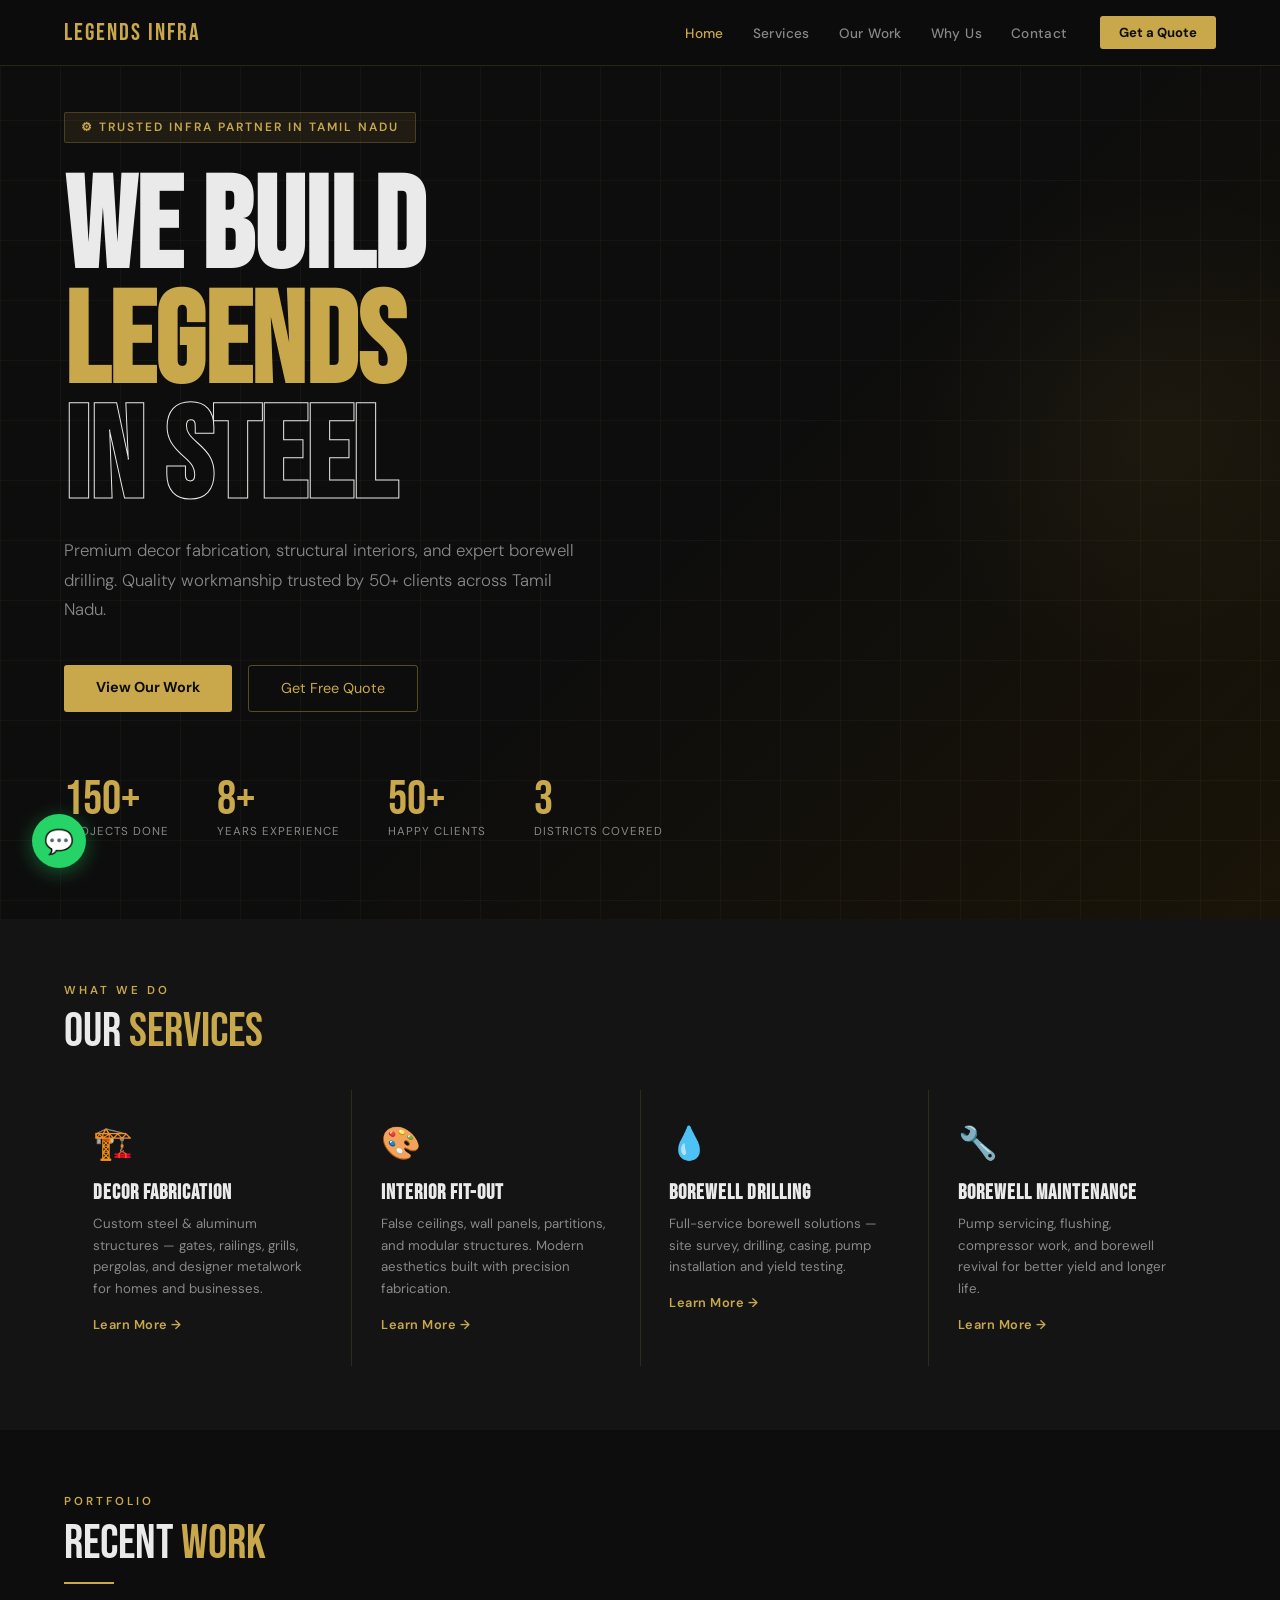
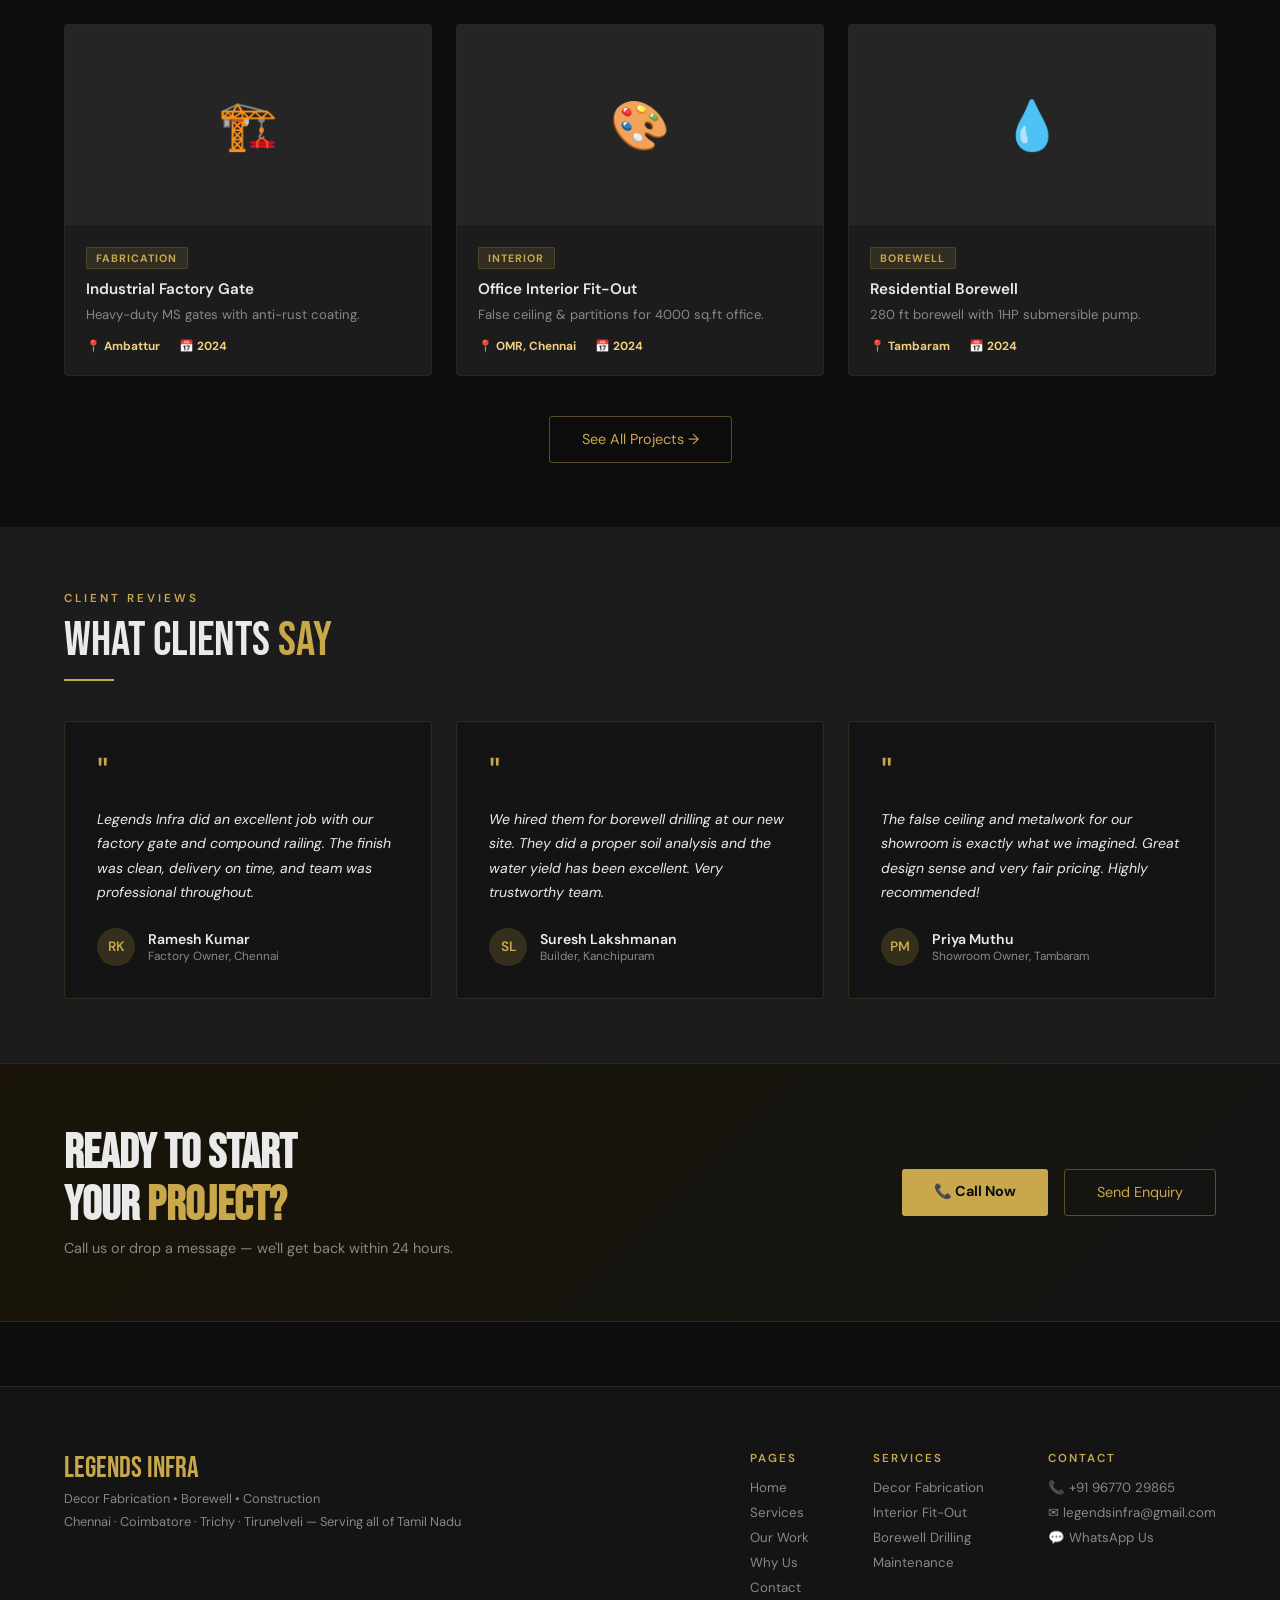
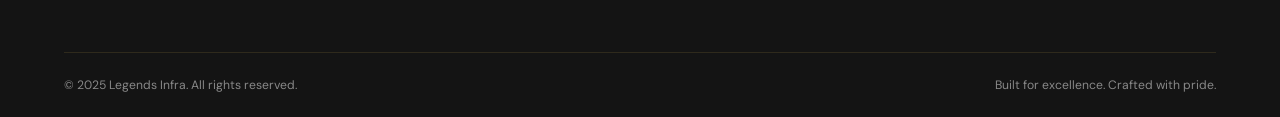
==== index.html @ a6a4c2f5 "Add files via upload" ====
<!DOCTYPE html>
<html lang="en">
<head>
<meta charset="UTF-8"/>
<meta name="viewport" content="width=device-width,initial-scale=1.0"/>
<title>Legends Infra – Decor Fabrication & Borewell Solutions</title>
<link rel="stylesheet" href="style.css"/>
<style>
.hero {
  min-height:100vh; display:flex; flex-direction:column; justify-content:center;
  padding:7rem 5% 5rem; position:relative; overflow:hidden;
}
.hero-bg { position:absolute;inset:0;background:linear-gradient(135deg,#0D0D0D 55%,#1a1408 100%); }
.hero-grid {
  position:absolute;inset:0;
  background-image:linear-gradient(rgba(201,168,76,.05) 1px,transparent 1px),
                   linear-gradient(90deg,rgba(201,168,76,.05) 1px,transparent 1px);
  background-size:60px 60px;
}
.hero-accent { position:absolute;right:-10%;top:20%;width:500px;height:500px;border-radius:50%;background:radial-gradient(circle,rgba(201,168,76,.06) 0%,transparent 70%); }
.hero-content { position:relative;z-index:2;max-width:800px; }
.hero-badge { display:inline-flex;align-items:center;gap:.5rem;background:rgba(201,168,76,.1);border:1px solid rgba(201,168,76,.25);color:var(--gold);font-size:.75rem;font-weight:600;letter-spacing:2px;text-transform:uppercase;padding:.4rem 1rem;border-radius:2px;margin-bottom:1.8rem; }
.hero h1 { font-family:'Bebas Neue',sans-serif;font-size:clamp(3.5rem,10vw,8rem);line-height:.9;margin-bottom:1.2rem; }
.hero h1 .line2 { color:var(--gold); }
.hero h1 .line3 { -webkit-text-stroke:1px var(--text);color:transparent; }
.hero-sub { font-size:1.05rem;color:var(--muted);max-width:520px;line-height:1.75;margin-bottom:2.5rem;font-weight:300; }
.hero-btns { display:flex;gap:1rem;flex-wrap:wrap;margin-bottom:4rem; }
.hero-stats { display:flex;gap:3rem;flex-wrap:wrap; }
.stat-item .num { font-family:'Bebas Neue',sans-serif;font-size:3rem;color:var(--gold);line-height:1; }
.stat-item .lbl { font-size:.72rem;color:var(--muted);text-transform:uppercase;letter-spacing:1px; }

/* SERVICES STRIP */
.services-strip { background:var(--dark2);padding:4rem 5%; }
.strip-grid { display:grid;grid-template-columns:repeat(auto-fit,minmax(240px,1fr));gap:1px;background:var(--border); }
.strip-card { background:var(--dark2);padding:2rem 1.8rem;transition:background .3s; }
.strip-card:hover { background:var(--dark3); }
.strip-icon { font-size:2rem;margin-bottom:1rem; }
.strip-card h3 { font-family:'Bebas Neue',sans-serif;font-size:1.3rem;letter-spacing:1px;margin-bottom:.5rem; }
.strip-card p { font-size:.83rem;color:var(--muted);line-height:1.65; }
.strip-more { display:inline-block;margin-top:1rem;color:var(--gold);font-size:.8rem;font-weight:600;text-decoration:none;letter-spacing:.5px; }
.strip-more:hover { text-decoration:underline; }

/* RECENT WORK */
.work-grid { display:grid;grid-template-columns:repeat(auto-fill,minmax(280px,1fr));gap:1.5rem; }
.work-card { background:var(--dark3);border:1px solid rgba(201,168,76,.08);border-radius:4px;overflow:hidden;transition:transform .3s,border-color .3s; }
.work-card:hover { transform:translateY(-5px);border-color:rgba(201,168,76,.3); }
.work-card-img { width:100%;height:200px;object-fit:cover;display:block;background:var(--dark4); }
.work-card-img-placeholder { width:100%;height:200px;background:var(--dark4);display:flex;align-items:center;justify-content:center;font-size:3rem; }
.work-card-body { padding:1.3rem; }
.work-cat-badge { display:inline-block;background:rgba(201,168,76,.12);border:1px solid rgba(201,168,76,.2);color:var(--gold);font-size:.67rem;font-weight:700;padding:.2rem .6rem;border-radius:2px;letter-spacing:1px;text-transform:uppercase;margin-bottom:.6rem; }
.work-card-body h3 { font-size:.95rem;font-weight:600;margin-bottom:.35rem; }
.work-card-body p { font-size:.82rem;color:var(--muted);line-height:1.6;margin-bottom:.8rem; }
.work-meta { display:flex;gap:1.2rem; }
.work-meta span { font-size:.74rem;color:var(--muted); }
.work-meta strong { color:var(--gold-l); }

/* TESTIMONIALS */
.testi-bg { background:var(--dark3); }
.testi-grid { display:grid;grid-template-columns:repeat(auto-fit,minmax(280px,1fr));gap:1.5rem; }
.testi-card { background:var(--dark2);border:1px solid var(--border);padding:2rem;border-radius:4px; }
.testi-q { font-size:2.5rem;color:var(--gold);line-height:1;margin-bottom:.8rem; }
.testi-text { font-size:.88rem;color:var(--text);line-height:1.75;margin-bottom:1.4rem;font-style:italic; }
.testi-author { display:flex;align-items:center;gap:.8rem; }
.testi-av { width:38px;height:38px;border-radius:50%;background:rgba(201,168,76,.18);display:flex;align-items:center;justify-content:center;font-weight:600;font-size:.85rem;color:var(--gold); }
.testi-name { font-size:.88rem;font-weight:600; }
.testi-loc { font-size:.74rem;color:var(--muted); }

/* CTA BAND */
.cta-band { background:linear-gradient(135deg,#1a1408 0%,var(--dark2) 100%);border-top:1px solid var(--border);border-bottom:1px solid var(--border);padding:4rem 5%;display:flex;justify-content:space-between;align-items:center;gap:2rem;flex-wrap:wrap; }
.cta-band h2 { font-family:'Bebas Neue',sans-serif;font-size:clamp(1.8rem,4vw,3rem);line-height:1.1; }
.cta-band h2 span { color:var(--gold); }
.cta-band p { font-size:.9rem;color:var(--muted);margin-top:.4rem; }
.cta-btns { display:flex;gap:1rem;flex-wrap:wrap; }
</style>
</head>
<body>

<!-- HERO -->
<section class="hero">
  <div class="hero-bg"></div>
  <div class="hero-grid"></div>
  <div class="hero-accent"></div>
  <div class="hero-content">
    <div class="hero-badge">⚙ Trusted Infra Partner in Tamil Nadu</div>
    <h1>
      <div>WE BUILD</div>
      <div class="line2">LEGENDS</div>
      <div class="line3">IN STEEL</div>
    </h1>
    <p class="hero-sub">Premium decor fabrication, structural interiors, and expert borewell drilling. Quality workmanship trusted by 50+ clients across Tamil Nadu.</p>
    <div class="hero-btns">
      <a href="portfolio.html" class="btn-gold">View Our Work</a>
      <a href="contact.html" class="btn-outline">Get Free Quote</a>
    </div>
    <div class="hero-stats">
      <div class="stat-item"><div class="num">150+</div><div class="lbl">Projects Done</div></div>
      <div class="stat-item"><div class="num">8+</div><div class="lbl">Years Experience</div></div>
      <div class="stat-item"><div class="num">50+</div><div class="lbl">Happy Clients</div></div>
      <div class="stat-item"><div class="num">3</div><div class="lbl">Districts Covered</div></div>
    </div>
  </div>
</section>

<!-- SERVICES STRIP -->
<div class="services-strip reveal">
  <div class="section-label">What We Do</div>
  <div class="section-title" style="margin-bottom:2rem">OUR <span>SERVICES</span></div>
  <div class="strip-grid">
    <div class="strip-card">
      <div class="strip-icon">🏗️</div>
      <h3>Decor Fabrication</h3>
      <p>Custom steel & aluminum structures — gates, railings, grills, pergolas, and designer metalwork for homes and businesses.</p>
      <a href="services.html#fabrication" class="strip-more">Learn More →</a>
    </div>
    <div class="strip-card">
      <div class="strip-icon">🎨</div>
      <h3>Interior Fit-Out</h3>
      <p>False ceilings, wall panels, partitions, and modular structures. Modern aesthetics built with precision fabrication.</p>
      <a href="services.html#interior" class="strip-more">Learn More →</a>
    </div>
    <div class="strip-card">
      <div class="strip-icon">💧</div>
      <h3>Borewell Drilling</h3>
      <p>Full-service borewell solutions — site survey, drilling, casing, pump installation and yield testing.</p>
      <a href="services.html#borewell" class="strip-more">Learn More →</a>
    </div>
    <div class="strip-card">
      <div class="strip-icon">🔧</div>
      <h3>Borewell Maintenance</h3>
      <p>Pump servicing, flushing, compressor work, and borewell revival for better yield and longer life.</p>
      <a href="services.html#maintenance" class="strip-more">Learn More →</a>
    </div>
  </div>
</div>

<!-- RECENT WORK -->
<section>
  <div class="reveal">
    <div class="section-label">Portfolio</div>
    <div class="section-title">RECENT <span>WORK</span></div>
    <div class="divider"></div>
  </div>
  <div class="work-grid reveal" id="recentWork"></div>
  <div style="text-align:center;margin-top:2.5rem" class="reveal">
    <a href="portfolio.html" class="btn-outline">See All Projects →</a>
  </div>
</section>

<!-- TESTIMONIALS -->
<section class="testi-bg">
  <div class="reveal">
    <div class="section-label">Client Reviews</div>
    <div class="section-title">WHAT CLIENTS <span>SAY</span></div>
    <div class="divider"></div>
  </div>
  <div class="testi-grid reveal">
    <div class="testi-card">
      <div class="testi-q">"</div>
      <p class="testi-text">Legends Infra did an excellent job with our factory gate and compound railing. The finish was clean, delivery on time, and team was professional throughout.</p>
      <div class="testi-author"><div class="testi-av">RK</div><div><div class="testi-name">Ramesh Kumar</div><div class="testi-loc">Factory Owner, Chennai</div></div></div>
    </div>
    <div class="testi-card">
      <div class="testi-q">"</div>
      <p class="testi-text">We hired them for borewell drilling at our new site. They did a proper soil analysis and the water yield has been excellent. Very trustworthy team.</p>
      <div class="testi-author"><div class="testi-av">SL</div><div><div class="testi-name">Suresh Lakshmanan</div><div class="testi-loc">Builder, Kanchipuram</div></div></div>
    </div>
    <div class="testi-card">
      <div class="testi-q">"</div>
      <p class="testi-text">The false ceiling and metalwork for our showroom is exactly what we imagined. Great design sense and very fair pricing. Highly recommended!</p>
      <div class="testi-author"><div class="testi-av">PM</div><div><div class="testi-name">Priya Muthu</div><div class="testi-loc">Showroom Owner, Tambaram</div></div></div>
    </div>
  </div>
</section>

<!-- CTA BAND -->
<div class="cta-band reveal">
  <div>
    <h2>READY TO START<br>YOUR <span>PROJECT?</span></h2>
    <p>Call us or drop a message — we'll get back within 24 hours.</p>
  </div>
  <div class="cta-btns">
    <a href="tel:+919677029865" class="btn-gold">📞 Call Now</a>
    <a href="contact.html" class="btn-outline">Send Enquiry</a>
  </div>
</div>

<a href="https://wa.me/919677029865" class="wa-float" target="_blank" title="Chat on WhatsApp">💬</a>
<div class="toast" id="toast"></div>

<script src="shared.js"></script>
<script>
async function renderRecent() {
  const grid = document.getElementById('recentWork');
  grid.innerHTML = '<div style="grid-column:1/-1;text-align:center;padding:3rem;color:var(--muted);font-size:.9rem">Loading projects...</div>';
  const posts = await getPosts();
  const show = posts.slice(0, 6);
  if (show.length === 0) {
    const samples = [
      {category:'Fabrication',emoji:'🏗️',title:'Industrial Factory Gate',location:'Ambattur',year:'2024',description:'Heavy-duty MS gates with anti-rust coating.'},
      {category:'Interior',emoji:'🎨',title:'Office Interior Fit-Out',location:'OMR, Chennai',year:'2024',description:'False ceiling & partitions for 4000 sq.ft office.'},
      {category:'Borewell',emoji:'💧',title:'Residential Borewell',location:'Tambaram',year:'2024',description:'280 ft borewell with 1HP submersible pump.'},
    ];
    grid.innerHTML = samples.map(s => `
      <div class="work-card">
        <div class="work-card-img-placeholder">${s.emoji}</div>
        <div class="work-card-body">
          <div class="work-cat-badge">${s.category}</div>
          <h3>${s.title}</h3>
          <p>${s.description}</p>
          <div class="work-meta"><span>📍 <strong>${s.location}</strong></span><span>📅 <strong>${s.year}</strong></span></div>
        </div>
      </div>`).join('');
    return;
  }
  grid.innerHTML = show.map(p => `
    <div class="work-card">
      ${p.image ? `<img class="work-card-img" src="${p.image}" alt="${p.title}" onerror="this.style.display='none'"/>` : `<div class="work-card-img-placeholder">🏗️</div>`}
      <div class="work-card-body">
        <div class="work-cat-badge">${p.category}</div>
        <h3>${p.title}</h3>
        <p>${p.description}</p>
        <div class="work-meta"><span>📍 <strong>${p.location}</strong></span><span>📅 <strong>${p.year}</strong></span></div>
      </div>
    </div>`).join('');
}
renderRecent();
</script>
</body>
</html>
---- style.css ----
/* style.css – Legends Infra shared styles */
@import url('https://fonts.googleapis.com/css2?family=Bebas+Neue&family=DM+Sans:wght@300;400;500;600&display=swap');

:root {
  --gold: #C9A84C;
  --gold-l: #F0D080;
  --dark: #0D0D0D;
  --dark2: #141414;
  --dark3: #1C1C1C;
  --dark4: #252525;
  --text: #EAEAEA;
  --muted: #888;
  --border: rgba(201,168,76,0.15);
  --border-h: rgba(201,168,76,0.4);
}

* { margin:0; padding:0; box-sizing:border-box; }
html { scroll-behavior:smooth; }
body { background:var(--dark); color:var(--text); font-family:'DM Sans',sans-serif; overflow-x:hidden; }

/* NAV */
nav {
  position:fixed; top:0; left:0; right:0; z-index:200;
  display:flex; align-items:center; gap:2rem;
  padding:1rem 5%;
  background:rgba(13,13,13,0.95);
  backdrop-filter:blur(12px);
  border-bottom:1px solid var(--border);
}
.nav-logo { font-family:'Bebas Neue',sans-serif; font-size:1.5rem; color:var(--gold); letter-spacing:2px; text-decoration:none; margin-right:auto; }
.nav-links { display:flex; gap:1.8rem; list-style:none; }
.nav-links a { color:var(--muted); text-decoration:none; font-size:0.85rem; font-weight:500; letter-spacing:0.4px; transition:color .3s; }
.nav-links a:hover, .nav-links a.active { color:var(--gold); }
.nav-cta { background:var(--gold); color:var(--dark); padding:.5rem 1.2rem; border-radius:3px; font-size:0.82rem; font-weight:700; text-decoration:none; white-space:nowrap; transition:background .3s; }
.nav-cta:hover { background:var(--gold-l); }
.hamburger { display:none; background:none; border:none; color:var(--gold); font-size:1.4rem; cursor:pointer; margin-left:auto; }

/* FOOTER */
footer { background:var(--dark2); border-top:1px solid var(--border); padding:4rem 5% 1.5rem; margin-top:4rem; }
.footer-inner { display:flex; justify-content:space-between; flex-wrap:wrap; gap:3rem; margin-bottom:3rem; }
.footer-logo { font-family:'Bebas Neue',sans-serif; font-size:1.8rem; color:var(--gold); }
.footer-tagline { font-size:0.8rem; color:var(--muted); margin-top:.2rem; }
.footer-cols { display:flex; gap:4rem; flex-wrap:wrap; }
.footer-col-title { font-size:0.72rem; color:var(--gold); text-transform:uppercase; letter-spacing:2px; margin-bottom:.8rem; font-weight:600; }
.footer-cols a { display:block; color:var(--muted); text-decoration:none; font-size:0.83rem; margin-bottom:.5rem; transition:color .3s; }
.footer-cols a:hover { color:var(--gold); }
.footer-bottom { border-top:1px solid var(--border); padding-top:1.5rem; display:flex; justify-content:space-between; flex-wrap:wrap; gap:.5rem; }
.footer-bottom span { font-size:0.76rem; color:var(--muted); }

/* PAGE HERO BANNER */
.page-banner {
  min-height:40vh; display:flex; flex-direction:column; justify-content:center;
  padding:8rem 5% 4rem;
  position:relative; overflow:hidden;
  background:var(--dark2);
}
.page-banner::before {
  content:''; position:absolute; inset:0;
  background-image:linear-gradient(rgba(201,168,76,.04) 1px,transparent 1px),
                   linear-gradient(90deg,rgba(201,168,76,.04) 1px,transparent 1px);
  background-size:50px 50px;
}
.page-banner-content { position:relative; z-index:1; }
.breadcrumb { font-size:0.78rem; color:var(--muted); margin-bottom:1rem; }
.breadcrumb a { color:var(--gold); text-decoration:none; }
.breadcrumb a:hover { text-decoration:underline; }
.page-banner h1 { font-family:'Bebas Neue',sans-serif; font-size:clamp(2.5rem,7vw,5rem); line-height:1; }
.page-banner h1 span { color:var(--gold); }
.page-banner p { font-size:1rem; color:var(--muted); margin-top:.8rem; max-width:500px; line-height:1.7; }

/* SECTIONS */
section { padding:4rem 5%; }
.section-label { font-size:.72rem; color:var(--gold); text-transform:uppercase; letter-spacing:3px; font-weight:600; margin-bottom:.6rem; }
.section-title { font-family:'Bebas Neue',sans-serif; font-size:clamp(1.8rem,4vw,3rem); line-height:1.05; margin-bottom:.8rem; }
.section-title span { color:var(--gold); }
.divider { width:50px; height:2px; background:var(--gold); margin-bottom:2.5rem; }

/* REVEAL ANIMATION */
.reveal { opacity:0; transform:translateY(28px); transition:opacity .6s ease,transform .6s ease; }
.reveal.visible { opacity:1; transform:translateY(0); }

/* BUTTONS */
.btn-gold { display:inline-block; background:var(--gold); color:var(--dark); padding:.85rem 2rem; border-radius:3px; font-size:.9rem; font-weight:700; text-decoration:none; transition:all .3s; }
.btn-gold:hover { background:var(--gold-l); transform:translateY(-2px); }
.btn-outline { display:inline-block; border:1px solid var(--border-h); color:var(--gold); padding:.85rem 2rem; border-radius:3px; font-size:.9rem; text-decoration:none; transition:all .3s; }
.btn-outline:hover { background:rgba(201,168,76,.08); }

/* FORM ELEMENTS */
.form-group { display:grid; gap:.4rem; }
.form-group label { font-size:.75rem; color:var(--muted); text-transform:uppercase; letter-spacing:1px; }
.form-group input,.form-group select,.form-group textarea {
  background:var(--dark3); border:1px solid var(--border);
  color:var(--text); padding:.8rem 1rem; border-radius:3px;
  font-size:.9rem; font-family:'DM Sans',sans-serif; outline:none;
  transition:border-color .3s; width:100%;
}
.form-group input:focus,.form-group select:focus,.form-group textarea:focus { border-color:var(--gold); }
.form-group textarea { height:120px; resize:vertical; }
.form-group select option { background:var(--dark3); }

/* TOAST */
.toast {
  position:fixed; bottom:2rem; right:2rem; z-index:999;
  background:var(--gold); color:var(--dark); padding:1rem 1.5rem;
  border-radius:4px; font-weight:600; font-size:.88rem;
  transform:translateY(100px); opacity:0;
  transition:all .4s; pointer-events:none;
}
.toast.show { transform:translateY(0); opacity:1; }

/* WHATSAPP FLOAT */
.wa-float {
  position:fixed; bottom:2rem; left:2rem; z-index:300;
  background:#25D366; color:#fff; width:54px; height:54px;
  border-radius:50%; display:flex; align-items:center; justify-content:center;
  font-size:1.5rem; text-decoration:none; box-shadow:0 4px 20px rgba(37,211,102,.4);
  transition:transform .3s;
}
.wa-float:hover { transform:scale(1.1); }

/* RESPONSIVE */
@media(max-width:768px) {
  .nav-links { display:none; flex-direction:column; gap:0; position:absolute; top:100%; left:0; right:0; background:var(--dark); border-bottom:1px solid var(--border); padding:1rem 5%; }
  .nav-links.open { display:flex; }
  .hamburger { display:block; }
  .nav-cta { display:none; }
  .footer-cols { gap:2rem; }
  .footer-inner { flex-direction:column; }
}
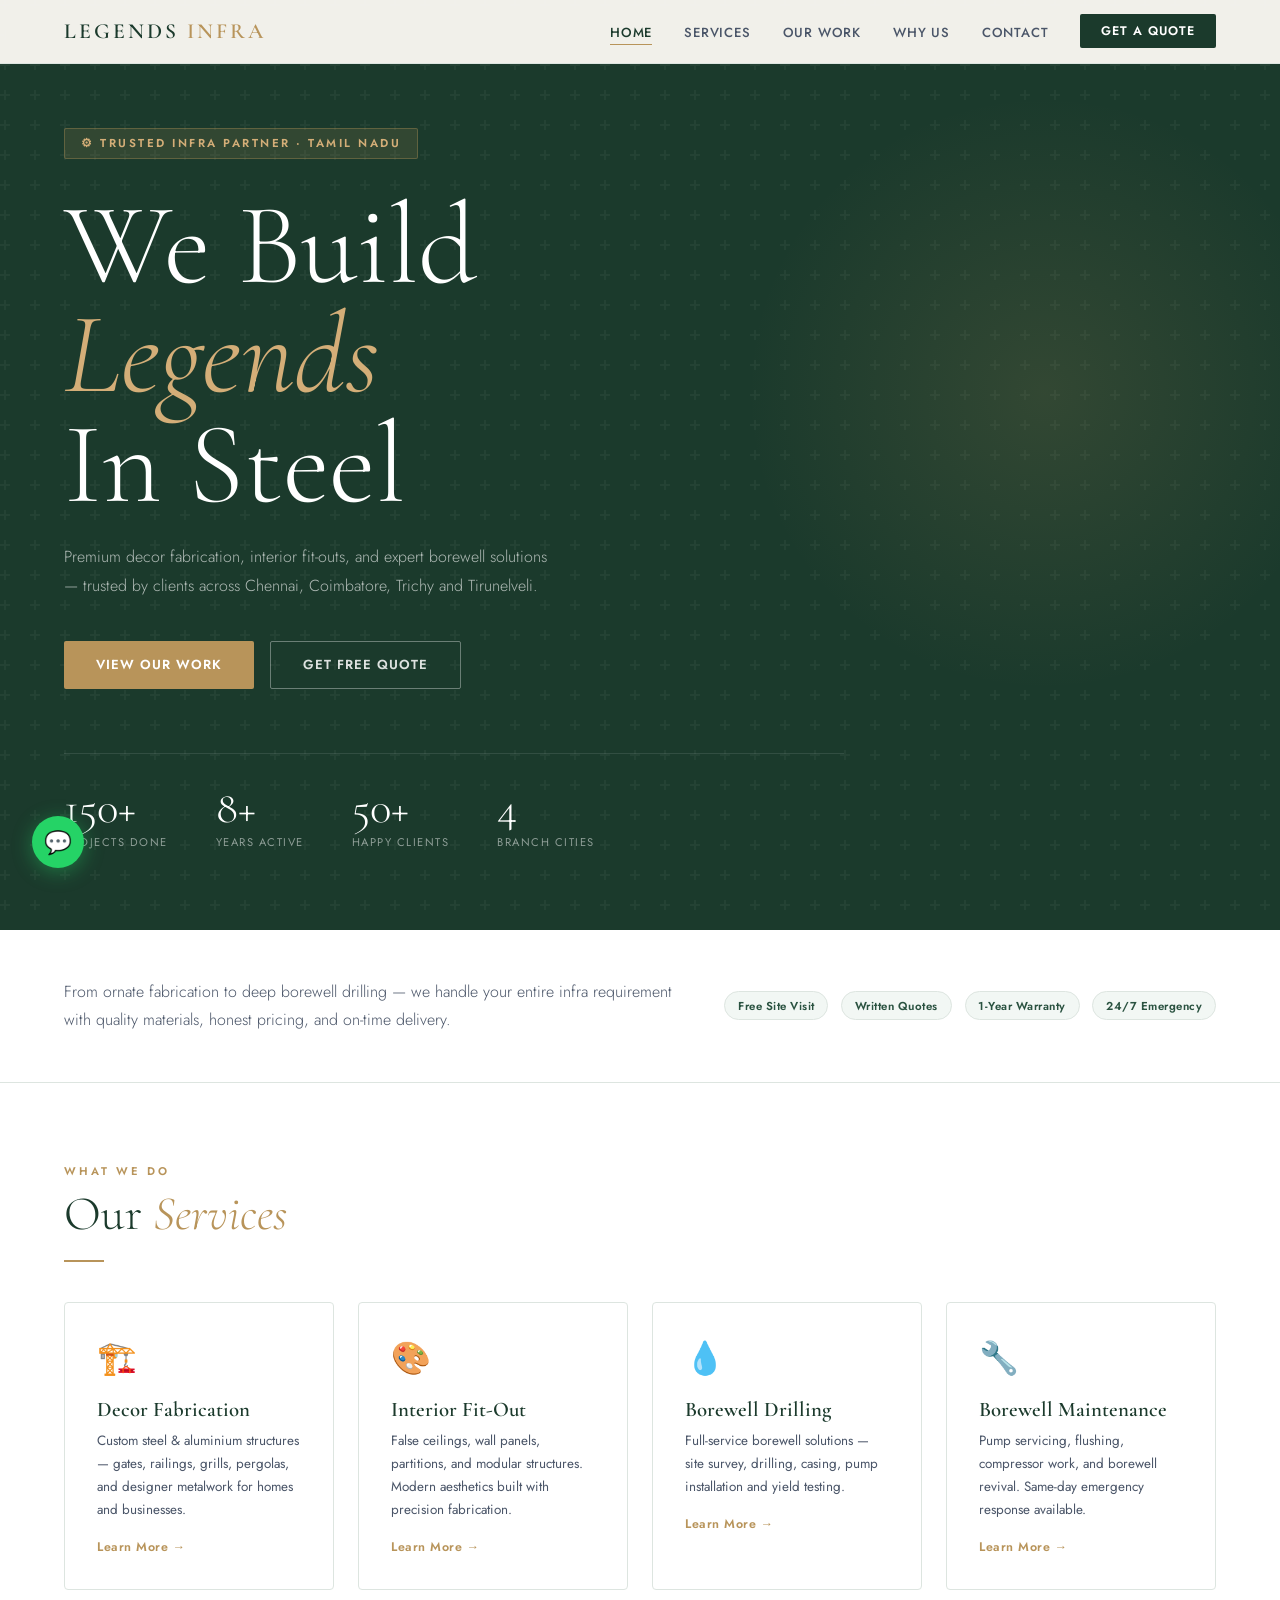
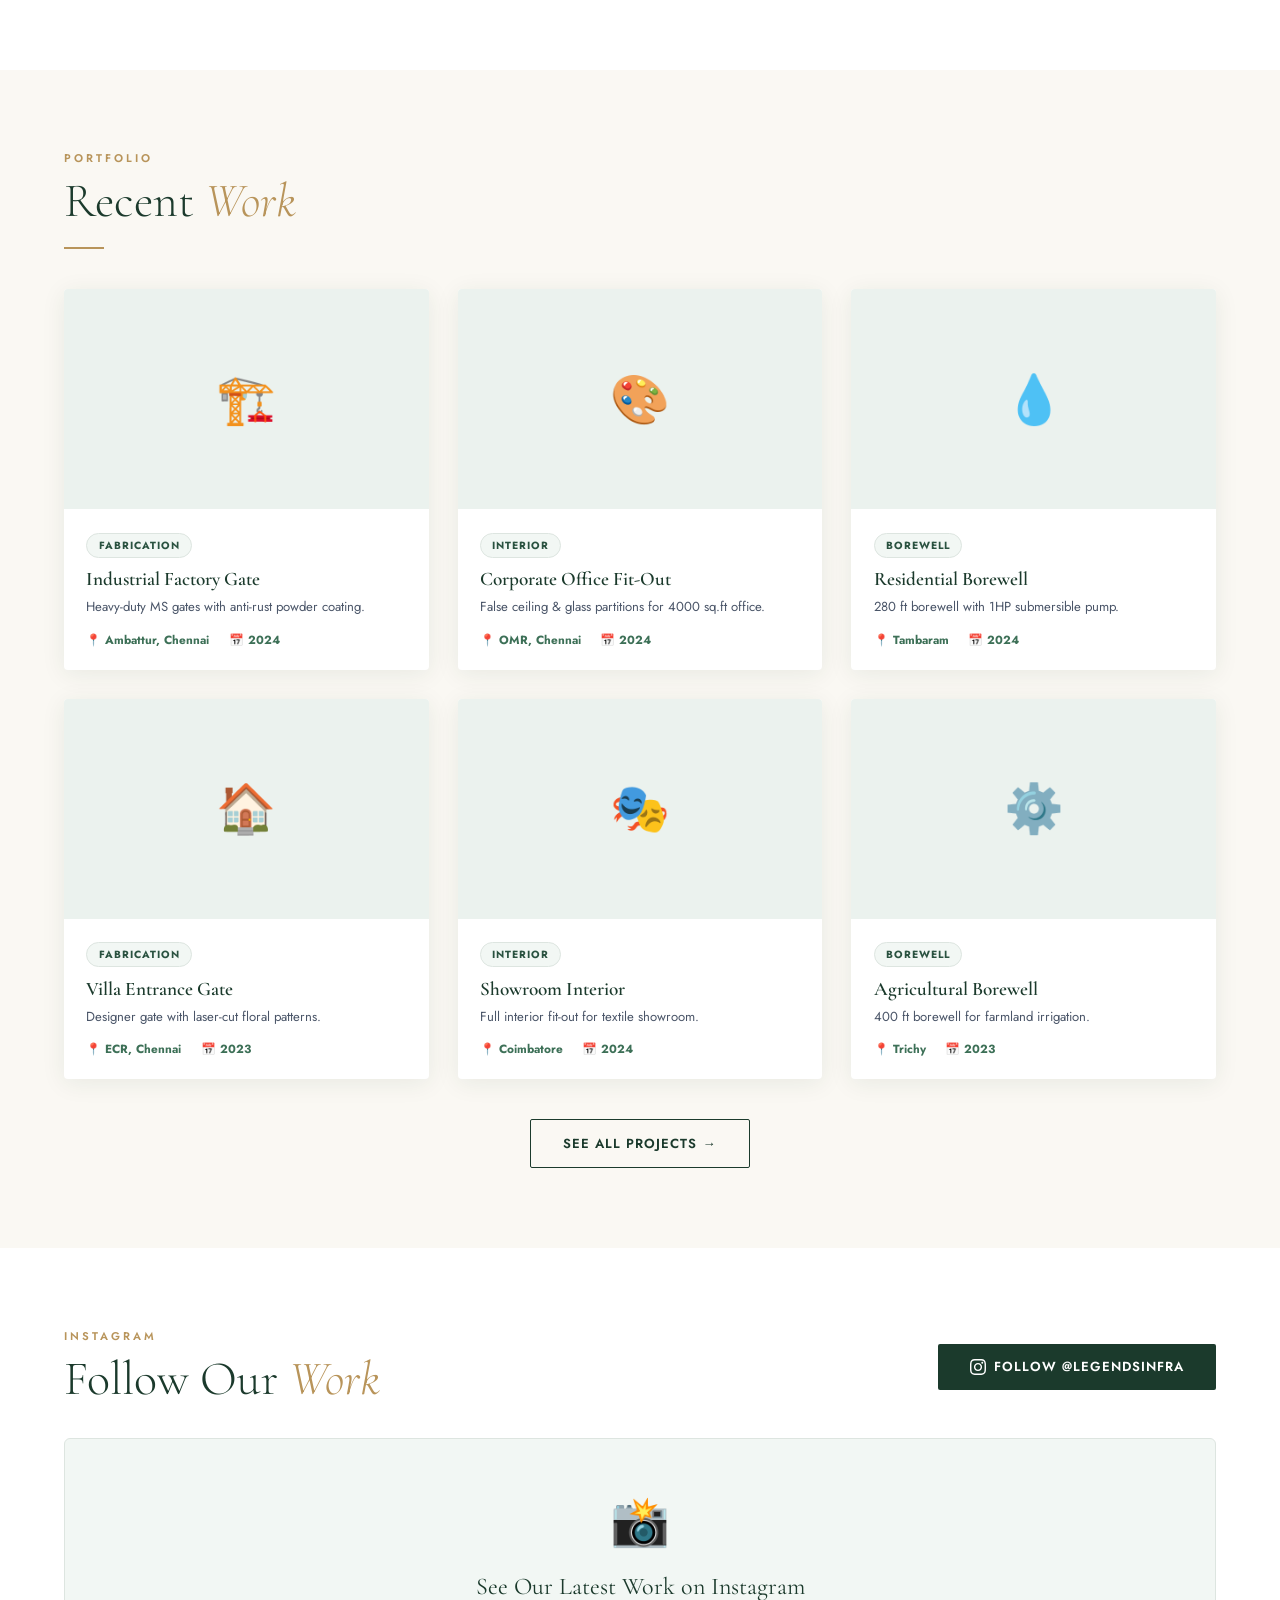
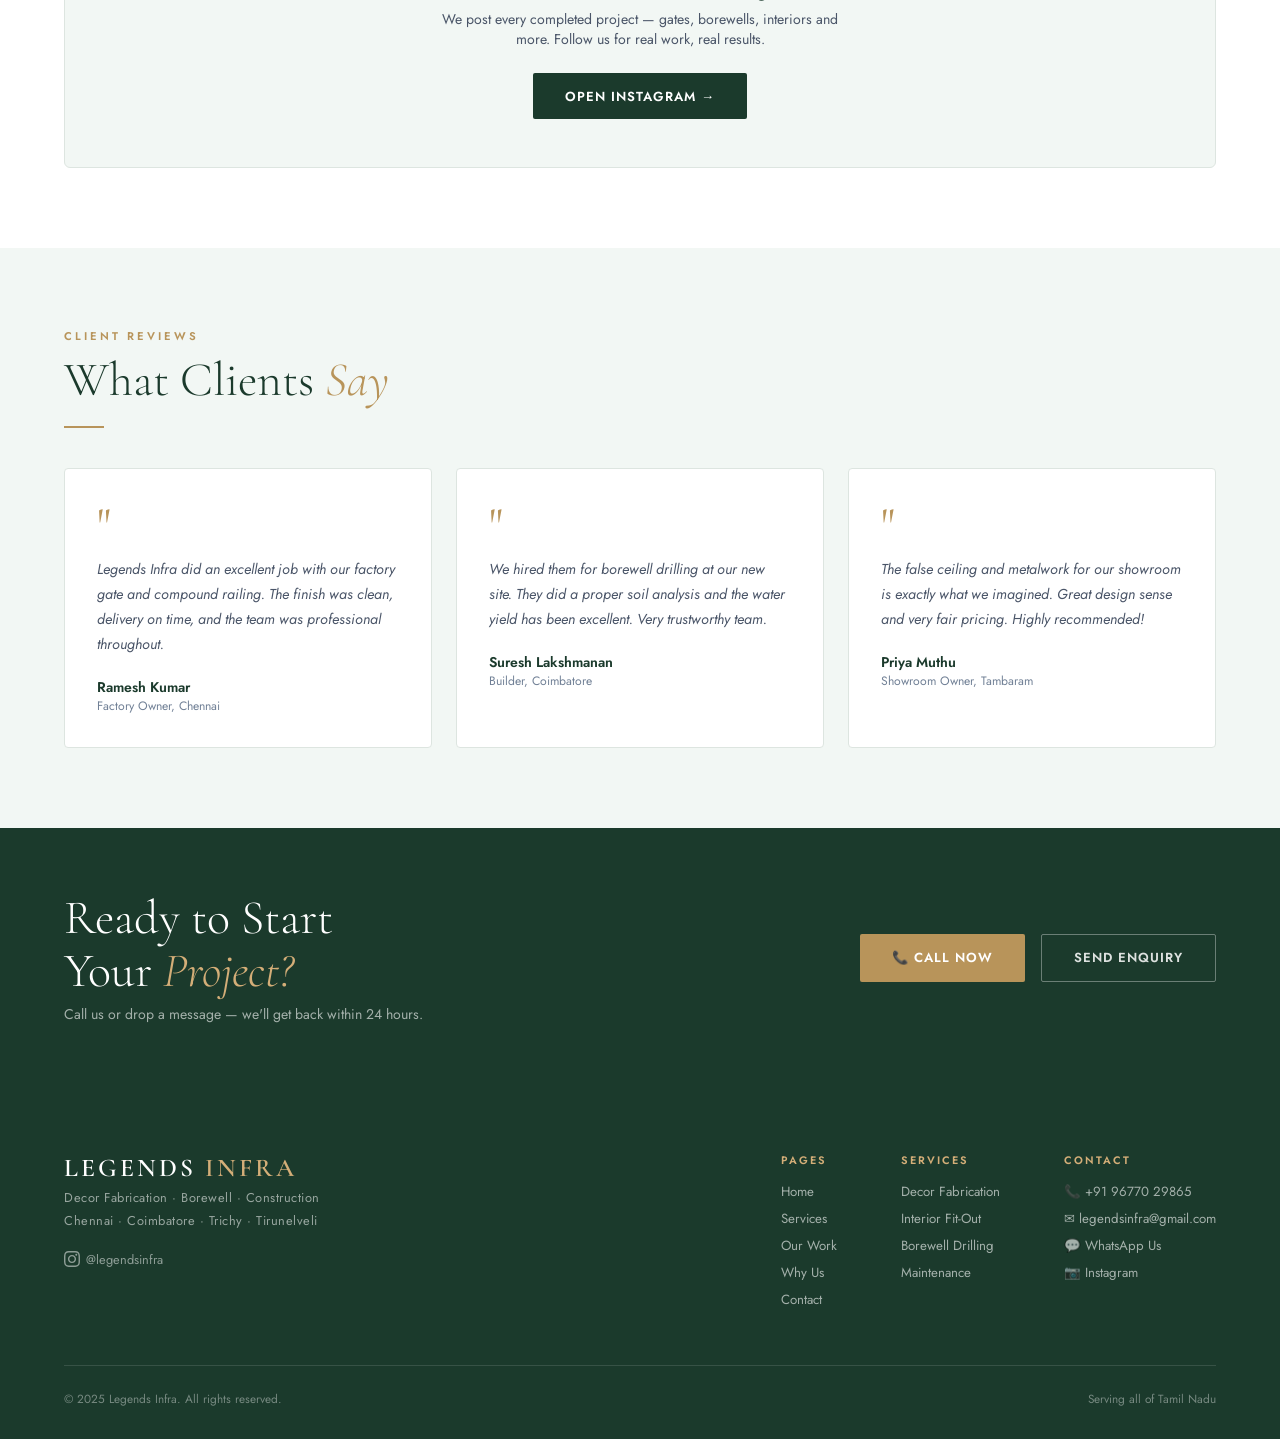
==== commit f3594e1d: "Add files via upload" ====
--- a/index.html
+++ b/index.html
@@ -3,227 +3,258 @@
 <head>
 <meta charset="UTF-8"/>
 <meta name="viewport" content="width=device-width,initial-scale=1.0"/>
-<title>Legends Infra – Decor Fabrication & Borewell Solutions</title>
+<title>Legends Infra – Decor Fabrication & Borewell Solutions, Tamil Nadu</title>
 <link rel="stylesheet" href="style.css"/>
 <style>
+/* ── HERO ── */
 .hero {
   min-height:100vh; display:flex; flex-direction:column; justify-content:center;
-  padding:7rem 5% 5rem; position:relative; overflow:hidden;
-}
-.hero-bg { position:absolute;inset:0;background:linear-gradient(135deg,#0D0D0D 55%,#1a1408 100%); }
-.hero-grid {
-  position:absolute;inset:0;
-  background-image:linear-gradient(rgba(201,168,76,.05) 1px,transparent 1px),
-                   linear-gradient(90deg,rgba(201,168,76,.05) 1px,transparent 1px);
-  background-size:60px 60px;
-}
-.hero-accent { position:absolute;right:-10%;top:20%;width:500px;height:500px;border-radius:50%;background:radial-gradient(circle,rgba(201,168,76,.06) 0%,transparent 70%); }
-.hero-content { position:relative;z-index:2;max-width:800px; }
-.hero-badge { display:inline-flex;align-items:center;gap:.5rem;background:rgba(201,168,76,.1);border:1px solid rgba(201,168,76,.25);color:var(--gold);font-size:.75rem;font-weight:600;letter-spacing:2px;text-transform:uppercase;padding:.4rem 1rem;border-radius:2px;margin-bottom:1.8rem; }
-.hero h1 { font-family:'Bebas Neue',sans-serif;font-size:clamp(3.5rem,10vw,8rem);line-height:.9;margin-bottom:1.2rem; }
-.hero h1 .line2 { color:var(--gold); }
-.hero h1 .line3 { -webkit-text-stroke:1px var(--text);color:transparent; }
-.hero-sub { font-size:1.05rem;color:var(--muted);max-width:520px;line-height:1.75;margin-bottom:2.5rem;font-weight:300; }
-.hero-btns { display:flex;gap:1rem;flex-wrap:wrap;margin-bottom:4rem; }
-.hero-stats { display:flex;gap:3rem;flex-wrap:wrap; }
-.stat-item .num { font-family:'Bebas Neue',sans-serif;font-size:3rem;color:var(--gold);line-height:1; }
-.stat-item .lbl { font-size:.72rem;color:var(--muted);text-transform:uppercase;letter-spacing:1px; }
-
-/* SERVICES STRIP */
-.services-strip { background:var(--dark2);padding:4rem 5%; }
-.strip-grid { display:grid;grid-template-columns:repeat(auto-fit,minmax(240px,1fr));gap:1px;background:var(--border); }
-.strip-card { background:var(--dark2);padding:2rem 1.8rem;transition:background .3s; }
-.strip-card:hover { background:var(--dark3); }
-.strip-icon { font-size:2rem;margin-bottom:1rem; }
-.strip-card h3 { font-family:'Bebas Neue',sans-serif;font-size:1.3rem;letter-spacing:1px;margin-bottom:.5rem; }
-.strip-card p { font-size:.83rem;color:var(--muted);line-height:1.65; }
-.strip-more { display:inline-block;margin-top:1rem;color:var(--gold);font-size:.8rem;font-weight:600;text-decoration:none;letter-spacing:.5px; }
-.strip-more:hover { text-decoration:underline; }
-
-/* RECENT WORK */
-.work-grid { display:grid;grid-template-columns:repeat(auto-fill,minmax(280px,1fr));gap:1.5rem; }
-.work-card { background:var(--dark3);border:1px solid rgba(201,168,76,.08);border-radius:4px;overflow:hidden;transition:transform .3s,border-color .3s; }
-.work-card:hover { transform:translateY(-5px);border-color:rgba(201,168,76,.3); }
-.work-card-img { width:100%;height:200px;object-fit:cover;display:block;background:var(--dark4); }
-.work-card-img-placeholder { width:100%;height:200px;background:var(--dark4);display:flex;align-items:center;justify-content:center;font-size:3rem; }
-.work-card-body { padding:1.3rem; }
-.work-cat-badge { display:inline-block;background:rgba(201,168,76,.12);border:1px solid rgba(201,168,76,.2);color:var(--gold);font-size:.67rem;font-weight:700;padding:.2rem .6rem;border-radius:2px;letter-spacing:1px;text-transform:uppercase;margin-bottom:.6rem; }
-.work-card-body h3 { font-size:.95rem;font-weight:600;margin-bottom:.35rem; }
-.work-card-body p { font-size:.82rem;color:var(--muted);line-height:1.6;margin-bottom:.8rem; }
-.work-meta { display:flex;gap:1.2rem; }
-.work-meta span { font-size:.74rem;color:var(--muted); }
-.work-meta strong { color:var(--gold-l); }
-
-/* TESTIMONIALS */
-.testi-bg { background:var(--dark3); }
-.testi-grid { display:grid;grid-template-columns:repeat(auto-fit,minmax(280px,1fr));gap:1.5rem; }
-.testi-card { background:var(--dark2);border:1px solid var(--border);padding:2rem;border-radius:4px; }
-.testi-q { font-size:2.5rem;color:var(--gold);line-height:1;margin-bottom:.8rem; }
-.testi-text { font-size:.88rem;color:var(--text);line-height:1.75;margin-bottom:1.4rem;font-style:italic; }
-.testi-author { display:flex;align-items:center;gap:.8rem; }
-.testi-av { width:38px;height:38px;border-radius:50%;background:rgba(201,168,76,.18);display:flex;align-items:center;justify-content:center;font-weight:600;font-size:.85rem;color:var(--gold); }
-.testi-name { font-size:.88rem;font-weight:600; }
-.testi-loc { font-size:.74rem;color:var(--muted); }
-
-/* CTA BAND */
-.cta-band { background:linear-gradient(135deg,#1a1408 0%,var(--dark2) 100%);border-top:1px solid var(--border);border-bottom:1px solid var(--border);padding:4rem 5%;display:flex;justify-content:space-between;align-items:center;gap:2rem;flex-wrap:wrap; }
-.cta-band h2 { font-family:'Bebas Neue',sans-serif;font-size:clamp(1.8rem,4vw,3rem);line-height:1.1; }
-.cta-band h2 span { color:var(--gold); }
-.cta-band p { font-size:.9rem;color:var(--muted);margin-top:.4rem; }
-.cta-btns { display:flex;gap:1rem;flex-wrap:wrap; }
+  padding:8rem 5% 5rem; position:relative; overflow:hidden;
+  background:var(--green);
+}
+.hero-texture {
+  position:absolute; inset:0; opacity:.04;
+  background-image:url("data:image/svg+xml,%3Csvg width='60' height='60' viewBox='0 0 60 60' xmlns='http://www.w3.org/2000/svg'%3E%3Cg fill='none' fill-rule='evenodd'%3E%3Cg fill='%23ffffff' fill-opacity='1'%3E%3Cpath d='M36 34v-4h-2v4h-4v2h4v4h2v-4h4v-2h-4zm0-30V0h-2v4h-4v2h4v4h2V6h4V4h-4zM6 34v-4H4v4H0v2h4v4h2v-4h4v-2H6zM6 4V0H4v4H0v2h4v4h2V6h4V4H6z'/%3E%3C/g%3E%3C/g%3E%3C/svg%3E");
+}
+.hero-glow { position:absolute; right:-5%; top:10%; width:600px; height:600px; border-radius:50%; background:radial-gradient(circle, rgba(184,148,90,.15) 0%, transparent 70%); }
+.hero-content { position:relative; z-index:2; max-width:780px; }
+.hero-badge {
+  display:inline-flex; align-items:center; gap:.5rem;
+  background:rgba(184,148,90,.15); border:1px solid rgba(184,148,90,.35);
+  color:var(--brass-l); font-size:.72rem; font-weight:600;
+  letter-spacing:2.5px; text-transform:uppercase;
+  padding:.4rem 1rem; border-radius:2px; margin-bottom:2rem;
+}
+.hero h1 {
+  font-family:'Cormorant Garamond',serif; font-weight:300;
+  font-size:clamp(3.5rem,9vw,7.5rem); line-height:.95; color:#fff;
+  margin-bottom:1.5rem;
+}
+.hero h1 em { font-style:italic; color:var(--brass-l); }
+.hero-sub { font-size:1rem; color:rgba(255,255,255,.65); max-width:500px; line-height:1.8; margin-bottom:2.5rem; font-weight:300; }
+.hero-btns { display:flex; gap:1rem; flex-wrap:wrap; margin-bottom:4rem; }
+.btn-hero-outline {
+  display:inline-flex; align-items:center; gap:.5rem;
+  border:1.5px solid rgba(255,255,255,.35); color:rgba(255,255,255,.85);
+  padding:.85rem 2rem; border-radius:2px; font-size:.82rem; font-weight:600;
+  text-decoration:none; letter-spacing:1px; text-transform:uppercase;
+  transition:all .3s;
+}
+.btn-hero-outline:hover { background:rgba(255,255,255,.1); border-color:rgba(255,255,255,.7); }
+.hero-stats { display:flex; gap:3rem; flex-wrap:wrap; padding-top:2rem; border-top:1px solid rgba(255,255,255,.1); }
+.hero-stat .num { font-family:'Cormorant Garamond',serif; font-size:2.8rem; font-weight:300; color:#fff; line-height:1; }
+.hero-stat .lbl { font-size:.7rem; color:rgba(255,255,255,.5); text-transform:uppercase; letter-spacing:1.5px; margin-top:.2rem; }
+
+/* ── INTRO STRIP ── */
+.intro-strip { background:#fff; padding:3rem 5%; display:flex; justify-content:space-between; align-items:center; flex-wrap:wrap; gap:2rem; border-bottom:1px solid var(--border); }
+.intro-strip p { font-size:1rem; color:var(--text-m); max-width:620px; line-height:1.75; font-weight:300; }
+.intro-strip .badge-row { display:flex; gap:.8rem; flex-wrap:wrap; }
+.badge { background:var(--green-tint); color:var(--green-m); font-size:.72rem; font-weight:600; padding:.35rem .8rem; border-radius:20px; border:1px solid var(--border); letter-spacing:.5px; }
+
+/* ── SERVICES ── */
+.services-grid { display:grid; grid-template-columns:repeat(auto-fit,minmax(240px,1fr)); gap:1.5rem; }
+
+/* ── WORK PREVIEW ── */
+.work-preview-wrap { background:var(--cream); }
+
+/* ── INSTAGRAM ── */
+.insta-section { background:#fff; }
+.insta-header { display:flex; align-items:center; justify-content:space-between; flex-wrap:wrap; gap:1rem; margin-bottom:2rem; }
+.insta-handle { display:flex; align-items:center; gap:.6rem; text-decoration:none; color:var(--green); font-weight:600; font-size:.88rem; }
+.insta-handle svg { width:20px; height:20px; }
+
+/* ── TESTIMONIALS ── */
+.testi-grid { display:grid; grid-template-columns:repeat(auto-fit,minmax(280px,1fr)); gap:1.5rem; }
 </style>
 </head>
 <body>
 
 <!-- HERO -->
 <section class="hero">
-  <div class="hero-bg"></div>
-  <div class="hero-grid"></div>
-  <div class="hero-accent"></div>
+  <div class="hero-texture"></div>
+  <div class="hero-glow"></div>
   <div class="hero-content">
-    <div class="hero-badge">⚙ Trusted Infra Partner in Tamil Nadu</div>
-    <h1>
-      <div>WE BUILD</div>
-      <div class="line2">LEGENDS</div>
-      <div class="line3">IN STEEL</div>
-    </h1>
-    <p class="hero-sub">Premium decor fabrication, structural interiors, and expert borewell drilling. Quality workmanship trusted by 50+ clients across Tamil Nadu.</p>
+    <div class="hero-badge">⚙ Trusted Infra Partner · Tamil Nadu</div>
+    <h1>We Build<br><em>Legends</em><br>In Steel</h1>
+    <p class="hero-sub">Premium decor fabrication, interior fit-outs, and expert borewell solutions — trusted by clients across Chennai, Coimbatore, Trichy and Tirunelveli.</p>
     <div class="hero-btns">
-      <a href="portfolio.html" class="btn-gold">View Our Work</a>
-      <a href="contact.html" class="btn-outline">Get Free Quote</a>
+      <a href="portfolio.html" class="btn-brass">View Our Work</a>
+      <a href="contact.html" class="btn-hero-outline">Get Free Quote</a>
     </div>
     <div class="hero-stats">
-      <div class="stat-item"><div class="num">150+</div><div class="lbl">Projects Done</div></div>
-      <div class="stat-item"><div class="num">8+</div><div class="lbl">Years Experience</div></div>
-      <div class="stat-item"><div class="num">50+</div><div class="lbl">Happy Clients</div></div>
-      <div class="stat-item"><div class="num">3</div><div class="lbl">Districts Covered</div></div>
-    </div>
-  </div>
-</section>
-
-<!-- SERVICES STRIP -->
-<div class="services-strip reveal">
-  <div class="section-label">What We Do</div>
-  <div class="section-title" style="margin-bottom:2rem">OUR <span>SERVICES</span></div>
-  <div class="strip-grid">
-    <div class="strip-card">
-      <div class="strip-icon">🏗️</div>
+      <div class="hero-stat"><div class="num">150+</div><div class="lbl">Projects Done</div></div>
+      <div class="hero-stat"><div class="num">8+</div><div class="lbl">Years Active</div></div>
+      <div class="hero-stat"><div class="num">50+</div><div class="lbl">Happy Clients</div></div>
+      <div class="hero-stat"><div class="num">4</div><div class="lbl">Branch Cities</div></div>
+    </div>
+  </div>
+</section>
+
+<!-- INTRO STRIP -->
+<div class="intro-strip reveal">
+  <p>From ornate fabrication to deep borewell drilling — we handle your entire infra requirement with quality materials, honest pricing, and on-time delivery.</p>
+  <div class="badge-row">
+    <span class="badge">Free Site Visit</span>
+    <span class="badge">Written Quotes</span>
+    <span class="badge">1-Year Warranty</span>
+    <span class="badge">24/7 Emergency</span>
+  </div>
+</div>
+
+<!-- SERVICES -->
+<section style="background:#fff;">
+  <div class="reveal">
+    <div class="section-label">What We Do</div>
+    <div class="section-title">Our <em>Services</em></div>
+    <div class="divider"></div>
+  </div>
+  <div class="services-grid reveal">
+    <div class="service-card">
+      <div class="service-icon">🏗️</div>
       <h3>Decor Fabrication</h3>
-      <p>Custom steel & aluminum structures — gates, railings, grills, pergolas, and designer metalwork for homes and businesses.</p>
-      <a href="services.html#fabrication" class="strip-more">Learn More →</a>
-    </div>
-    <div class="strip-card">
-      <div class="strip-icon">🎨</div>
+      <p>Custom steel & aluminium structures — gates, railings, grills, pergolas, and designer metalwork for homes and businesses.</p>
+      <a href="services.html#fabrication">Learn More →</a>
+    </div>
+    <div class="service-card">
+      <div class="service-icon">🎨</div>
       <h3>Interior Fit-Out</h3>
       <p>False ceilings, wall panels, partitions, and modular structures. Modern aesthetics built with precision fabrication.</p>
-      <a href="services.html#interior" class="strip-more">Learn More →</a>
-    </div>
-    <div class="strip-card">
-      <div class="strip-icon">💧</div>
+      <a href="services.html#interior">Learn More →</a>
+    </div>
+    <div class="service-card">
+      <div class="service-icon">💧</div>
       <h3>Borewell Drilling</h3>
       <p>Full-service borewell solutions — site survey, drilling, casing, pump installation and yield testing.</p>
-      <a href="services.html#borewell" class="strip-more">Learn More →</a>
-    </div>
-    <div class="strip-card">
-      <div class="strip-icon">🔧</div>
+      <a href="services.html#borewell">Learn More →</a>
+    </div>
+    <div class="service-card">
+      <div class="service-icon">🔧</div>
       <h3>Borewell Maintenance</h3>
-      <p>Pump servicing, flushing, compressor work, and borewell revival for better yield and longer life.</p>
-      <a href="services.html#maintenance" class="strip-more">Learn More →</a>
-    </div>
-  </div>
-</div>
+      <p>Pump servicing, flushing, compressor work, and borewell revival. Same-day emergency response available.</p>
+      <a href="services.html#maintenance">Learn More →</a>
+    </div>
+  </div>
+</section>
 
 <!-- RECENT WORK -->
-<section>
+<section class="work-preview-wrap">
   <div class="reveal">
     <div class="section-label">Portfolio</div>
-    <div class="section-title">RECENT <span>WORK</span></div>
+    <div class="section-title">Recent <em>Work</em></div>
     <div class="divider"></div>
   </div>
-  <div class="work-grid reveal" id="recentWork"></div>
+  <div class="work-grid reveal" id="recentWork">
+    <div style="grid-column:1/-1;text-align:center;padding:2rem;color:var(--text-l);font-size:.9rem">Loading projects...</div>
+  </div>
   <div style="text-align:center;margin-top:2.5rem" class="reveal">
     <a href="portfolio.html" class="btn-outline">See All Projects →</a>
   </div>
 </section>
 
+<!-- INSTAGRAM FEED -->
+<section class="insta-section">
+  <div class="insta-header reveal">
+    <div>
+      <div class="section-label">Instagram</div>
+      <div class="section-title">Follow Our <em>Work</em></div>
+    </div>
+    <a href="https://www.instagram.com/legendsinfra/" target="_blank" class="btn-primary">
+      <svg width="16" height="16" viewBox="0 0 24 24" fill="currentColor"><path d="M12 2.163c3.204 0 3.584.012 4.85.07 3.252.148 4.771 1.691 4.919 4.919.058 1.265.069 1.645.069 4.849 0 3.205-.012 3.584-.069 4.849-.149 3.225-1.664 4.771-4.919 4.919-1.266.058-1.644.07-4.85.07-3.204 0-3.584-.012-4.849-.07-3.26-.149-4.771-1.699-4.919-4.92-.058-1.265-.07-1.644-.07-4.849 0-3.204.013-3.583.07-4.849.149-3.227 1.664-4.771 4.919-4.919 1.266-.057 1.645-.069 4.849-.069zm0-2.163c-3.259 0-3.667.014-4.947.072-4.358.2-6.78 2.618-6.98 6.98-.059 1.281-.073 1.689-.073 4.948 0 3.259.014 3.668.072 4.948.2 4.358 2.618 6.78 6.98 6.98 1.281.058 1.689.072 4.948.072 3.259 0 3.668-.014 4.948-.072 4.354-.2 6.782-2.618 6.979-6.98.059-1.28.073-1.689.073-4.948 0-3.259-.014-3.667-.072-4.947-.196-4.354-2.617-6.78-6.979-6.98-1.281-.059-1.69-.073-4.949-.073zm0 5.838c-3.403 0-6.162 2.759-6.162 6.162s2.759 6.163 6.162 6.163 6.162-2.759 6.162-6.163c0-3.403-2.759-6.162-6.162-6.162zm0 10.162c-2.209 0-4-1.79-4-4 0-2.209 1.791-4 4-4s4 1.791 4 4c0 2.21-1.791 4-4 4zm6.406-11.845c-.796 0-1.441.645-1.441 1.44s.645 1.44 1.441 1.44c.795 0 1.439-.645 1.439-1.44s-.644-1.44-1.439-1.44z"/></svg>
+      Follow @legendsinfra
+    </a>
+  </div>
+  <!-- Instagram embed note: Instagram's API requires OAuth for live feed.
+       This section links directly to your profile. For live posts, embed
+       an Instagram widget from embedsocial.com or behold.so (free tier). -->
+  <div class="reveal" style="background:var(--green-tint);border:1px solid var(--border);border-radius:6px;padding:3rem;text-align:center;">
+    <div style="font-size:3rem;margin-bottom:1rem">📸</div>
+    <div style="font-family:'Cormorant Garamond',serif;font-size:1.5rem;color:var(--green);margin-bottom:.5rem">See Our Latest Work on Instagram</div>
+    <p style="font-size:.88rem;color:var(--text-m);margin-bottom:1.5rem;max-width:420px;margin-left:auto;margin-right:auto">We post every completed project — gates, borewells, interiors and more. Follow us for real work, real results.</p>
+    <a href="https://www.instagram.com/legendsinfra/" target="_blank" class="btn-primary">Open Instagram →</a>
+  </div>
+</section>
+
 <!-- TESTIMONIALS -->
-<section class="testi-bg">
+<section style="background:var(--green-tint);">
   <div class="reveal">
     <div class="section-label">Client Reviews</div>
-    <div class="section-title">WHAT CLIENTS <span>SAY</span></div>
+    <div class="section-title">What Clients <em>Say</em></div>
     <div class="divider"></div>
   </div>
   <div class="testi-grid reveal">
     <div class="testi-card">
       <div class="testi-q">"</div>
-      <p class="testi-text">Legends Infra did an excellent job with our factory gate and compound railing. The finish was clean, delivery on time, and team was professional throughout.</p>
-      <div class="testi-author"><div class="testi-av">RK</div><div><div class="testi-name">Ramesh Kumar</div><div class="testi-loc">Factory Owner, Chennai</div></div></div>
+      <p class="testi-text">Legends Infra did an excellent job with our factory gate and compound railing. The finish was clean, delivery on time, and the team was professional throughout.</p>
+      <div style="margin-top:1rem"><div class="testi-name">Ramesh Kumar</div><div class="testi-loc">Factory Owner, Chennai</div></div>
     </div>
     <div class="testi-card">
       <div class="testi-q">"</div>
       <p class="testi-text">We hired them for borewell drilling at our new site. They did a proper soil analysis and the water yield has been excellent. Very trustworthy team.</p>
-      <div class="testi-author"><div class="testi-av">SL</div><div><div class="testi-name">Suresh Lakshmanan</div><div class="testi-loc">Builder, Kanchipuram</div></div></div>
+      <div style="margin-top:1rem"><div class="testi-name">Suresh Lakshmanan</div><div class="testi-loc">Builder, Coimbatore</div></div>
     </div>
     <div class="testi-card">
       <div class="testi-q">"</div>
       <p class="testi-text">The false ceiling and metalwork for our showroom is exactly what we imagined. Great design sense and very fair pricing. Highly recommended!</p>
-      <div class="testi-author"><div class="testi-av">PM</div><div><div class="testi-name">Priya Muthu</div><div class="testi-loc">Showroom Owner, Tambaram</div></div></div>
-    </div>
-  </div>
-</section>
-
-<!-- CTA BAND -->
+      <div style="margin-top:1rem"><div class="testi-name">Priya Muthu</div><div class="testi-loc">Showroom Owner, Tambaram</div></div>
+    </div>
+  </div>
+</section>
+
+<!-- CTA -->
 <div class="cta-band reveal">
   <div>
-    <h2>READY TO START<br>YOUR <span>PROJECT?</span></h2>
+    <h2>Ready to Start<br>Your <em>Project?</em></h2>
     <p>Call us or drop a message — we'll get back within 24 hours.</p>
   </div>
   <div class="cta-btns">
-    <a href="tel:+919677029865" class="btn-gold">📞 Call Now</a>
-    <a href="contact.html" class="btn-outline">Send Enquiry</a>
+    <a href="tel:+919677029865" class="btn-brass">📞 Call Now</a>
+    <a href="contact.html" class="btn-hero-outline">Send Enquiry</a>
   </div>
 </div>
 
-<a href="https://wa.me/919677029865" class="wa-float" target="_blank" title="Chat on WhatsApp">💬</a>
+<a href="https://wa.me/919677029865" class="wa-float" target="_blank">💬</a>
 <div class="toast" id="toast"></div>
-
 <script src="shared.js"></script>
 <script>
+const SAMPLE_WORK = [
+  {title:'Industrial Factory Gate',category:'Fabrication',location:'Ambattur, Chennai',year:'2024',description:'Heavy-duty MS gates with anti-rust powder coating.',image:'',emoji:'🏗️'},
+  {title:'Corporate Office Fit-Out',category:'Interior',location:'OMR, Chennai',year:'2024',description:'False ceiling & glass partitions for 4000 sq.ft office.',image:'',emoji:'🎨'},
+  {title:'Residential Borewell',category:'Borewell',location:'Tambaram',year:'2024',description:'280 ft borewell with 1HP submersible pump.',image:'',emoji:'💧'},
+  {title:'Villa Entrance Gate',category:'Fabrication',location:'ECR, Chennai',year:'2023',description:'Designer gate with laser-cut floral patterns.',image:'',emoji:'🏠'},
+  {title:'Showroom Interior',category:'Interior',location:'Coimbatore',year:'2024',description:'Full interior fit-out for textile showroom.',image:'',emoji:'🎭'},
+  {title:'Agricultural Borewell',category:'Borewell',location:'Trichy',year:'2023',description:'400 ft borewell for farmland irrigation.',image:'',emoji:'⚙️'},
+];
+
 async function renderRecent() {
   const grid = document.getElementById('recentWork');
-  grid.innerHTML = '<div style="grid-column:1/-1;text-align:center;padding:3rem;color:var(--muted);font-size:.9rem">Loading projects...</div>';
-  const posts = await getPosts();
-  const show = posts.slice(0, 6);
-  if (show.length === 0) {
-    const samples = [
-      {category:'Fabrication',emoji:'🏗️',title:'Industrial Factory Gate',location:'Ambattur',year:'2024',description:'Heavy-duty MS gates with anti-rust coating.'},
-      {category:'Interior',emoji:'🎨',title:'Office Interior Fit-Out',location:'OMR, Chennai',year:'2024',description:'False ceiling & partitions for 4000 sq.ft office.'},
-      {category:'Borewell',emoji:'💧',title:'Residential Borewell',location:'Tambaram',year:'2024',description:'280 ft borewell with 1HP submersible pump.'},
-    ];
-    grid.innerHTML = samples.map(s => `
-      <div class="work-card">
-        <div class="work-card-img-placeholder">${s.emoji}</div>
-        <div class="work-card-body">
-          <div class="work-cat-badge">${s.category}</div>
-          <h3>${s.title}</h3>
-          <p>${s.description}</p>
-          <div class="work-meta"><span>📍 <strong>${s.location}</strong></span><span>📅 <strong>${s.year}</strong></span></div>
-        </div>
-      </div>`).join('');
-    return;
-  }
-  grid.innerHTML = show.map(p => `
+  const media = await getCloudinaryMedia('work', 6);
+  const posts = media.length > 0
+    ? media.map((item, i) => ({ ...SAMPLE_WORK[i % SAMPLE_WORK.length], image: item.thumb, type: item.type }))
+    : SAMPLE_WORK;
+  grid.innerHTML = posts.slice(0, 6).map(p => {
+    const isVideo = p.type === 'video';
+    return `
     <div class="work-card">
-      ${p.image ? `<img class="work-card-img" src="${p.image}" alt="${p.title}" onerror="this.style.display='none'"/>` : `<div class="work-card-img-placeholder">🏗️</div>`}
+      ${p.image
+        ? `<div style="position:relative;">
+             <img class="work-card-img" src="${p.image}" alt="${p.title}" loading="lazy" onerror="this.style.display='none'"/>
+             ${isVideo ? `<div style="position:absolute;inset:0;display:flex;align-items:center;justify-content:center;">
+               <div style="width:44px;height:44px;background:rgba(27,58,44,.75);border-radius:50%;display:flex;align-items:center;justify-content:center;">
+                 <svg width="18" height="18" viewBox="0 0 24 24" fill="white"><path d="M8 5v14l11-7z"/></svg>
+               </div></div>` : ''}
+           </div>`
+        : `<div class="work-card-img-placeholder">${isVideo ? '🎥' : (p.emoji||'🏗️')}</div>`}
       <div class="work-card-body">
         <div class="work-cat-badge">${p.category}</div>
         <h3>${p.title}</h3>
         <p>${p.description}</p>
         <div class="work-meta"><span>📍 <strong>${p.location}</strong></span><span>📅 <strong>${p.year}</strong></span></div>
       </div>
-    </div>`).join('');
-}
-renderRecent();
+    </div>`;
+  }).join('');
+}
+
+document.addEventListener('DOMContentLoaded', renderRecent);
 </script>
 </body>
 </html>
--- a/style.css
+++ b/style.css
@@ -1,129 +1,319 @@
-/* style.css – Legends Infra shared styles */
-@import url('https://fonts.googleapis.com/css2?family=Bebas+Neue&family=DM+Sans:wght@300;400;500;600&display=swap');
+/* ═══════════════════════════════════════════════════════
+   LEGENDS INFRA v2 — Warm White + Deep Forest Green
+   Fonts: Cormorant Garamond (display) + Jost (body)
+═══════════════════════════════════════════════════════ */
+@import url('https://fonts.googleapis.com/css2?family=Cormorant+Garamond:ital,wght@0,300;0,400;0,600;0,700;1,300;1,400&family=Jost:wght@300;400;500;600;700&display=swap');
 
 :root {
-  --gold: #C9A84C;
-  --gold-l: #F0D080;
-  --dark: #0D0D0D;
-  --dark2: #141414;
-  --dark3: #1C1C1C;
-  --dark4: #252525;
-  --text: #EAEAEA;
-  --muted: #888;
-  --border: rgba(201,168,76,0.15);
-  --border-h: rgba(201,168,76,0.4);
-}
-
-* { margin:0; padding:0; box-sizing:border-box; }
+  --green:      #1B3A2C;
+  --green-m:    #2A5240;
+  --green-l:    #3D7057;
+  --green-pale: #EBF2EE;
+  --green-tint: #F2F7F4;
+  --cream:      #FAF8F3;
+  --brass:      #B8945A;
+  --brass-l:    #D4AE78;
+  --text:       #1A1A1A;
+  --text-m:     #4A5568;
+  --text-l:     #718096;
+  --border:     #DDE5E0;
+  --shadow:     0 4px 24px rgba(27,58,44,.08);
+  --shadow-m:   0 8px 40px rgba(27,58,44,.14);
+}
+
+*, *::before, *::after { margin:0; padding:0; box-sizing:border-box; }
 html { scroll-behavior:smooth; }
-body { background:var(--dark); color:var(--text); font-family:'DM Sans',sans-serif; overflow-x:hidden; }
-
-/* NAV */
+body { background:var(--cream); color:var(--text); font-family:'Jost',sans-serif; overflow-x:hidden; }
+
+/* ── TYPOGRAPHY ── */
+h1,h2,h3 { font-family:'Cormorant Garamond',serif; }
+.display { font-family:'Cormorant Garamond',serif; font-weight:300; line-height:1; }
+
+/* ── NAV ── */
 nav {
   position:fixed; top:0; left:0; right:0; z-index:200;
   display:flex; align-items:center; gap:2rem;
-  padding:1rem 5%;
-  background:rgba(13,13,13,0.95);
+  padding:.9rem 5%;
+  background:rgba(250,248,243,.96);
   backdrop-filter:blur(12px);
   border-bottom:1px solid var(--border);
-}
-.nav-logo { font-family:'Bebas Neue',sans-serif; font-size:1.5rem; color:var(--gold); letter-spacing:2px; text-decoration:none; margin-right:auto; }
-.nav-links { display:flex; gap:1.8rem; list-style:none; }
-.nav-links a { color:var(--muted); text-decoration:none; font-size:0.85rem; font-weight:500; letter-spacing:0.4px; transition:color .3s; }
-.nav-links a:hover, .nav-links a.active { color:var(--gold); }
-.nav-cta { background:var(--gold); color:var(--dark); padding:.5rem 1.2rem; border-radius:3px; font-size:0.82rem; font-weight:700; text-decoration:none; white-space:nowrap; transition:background .3s; }
-.nav-cta:hover { background:var(--gold-l); }
-.hamburger { display:none; background:none; border:none; color:var(--gold); font-size:1.4rem; cursor:pointer; margin-left:auto; }
-
-/* FOOTER */
-footer { background:var(--dark2); border-top:1px solid var(--border); padding:4rem 5% 1.5rem; margin-top:4rem; }
+  transition:box-shadow .3s;
+}
+nav.scrolled { box-shadow:var(--shadow); }
+.nav-logo {
+  font-family:'Cormorant Garamond',serif;
+  font-size:1.35rem; font-weight:600; letter-spacing:3px;
+  color:var(--green); text-decoration:none; margin-right:auto;
+  text-transform:uppercase;
+}
+.nav-logo span { color:var(--brass); }
+.nav-links { display:flex; gap:2rem; list-style:none; }
+.nav-links a {
+  color:var(--text-m); text-decoration:none; font-size:.82rem;
+  font-weight:500; letter-spacing:.8px; text-transform:uppercase;
+  transition:color .3s; position:relative;
+}
+.nav-links a::after {
+  content:''; position:absolute; bottom:-3px; left:0; right:0;
+  height:1px; background:var(--brass); transform:scaleX(0);
+  transition:transform .3s; transform-origin:left;
+}
+.nav-links a:hover, .nav-links a.active { color:var(--green); }
+.nav-links a:hover::after, .nav-links a.active::after { transform:scaleX(1); }
+.nav-cta {
+  background:var(--green); color:#fff; padding:.5rem 1.3rem;
+  border-radius:2px; font-size:.78rem; font-weight:600;
+  text-decoration:none; letter-spacing:1px; text-transform:uppercase;
+  transition:background .3s;
+}
+.nav-cta:hover { background:var(--green-m); }
+.hamburger { display:none; background:none; border:none; color:var(--green); font-size:1.4rem; cursor:pointer; margin-left:auto; }
+
+/* ── FOOTER ── */
+footer {
+  background:var(--green); color:rgba(255,255,255,.85);
+  padding:4rem 5% 2rem;
+}
 .footer-inner { display:flex; justify-content:space-between; flex-wrap:wrap; gap:3rem; margin-bottom:3rem; }
-.footer-logo { font-family:'Bebas Neue',sans-serif; font-size:1.8rem; color:var(--gold); }
-.footer-tagline { font-size:0.8rem; color:var(--muted); margin-top:.2rem; }
+.footer-logo { font-family:'Cormorant Garamond',serif; font-size:1.6rem; font-weight:600; letter-spacing:3px; color:#fff; text-transform:uppercase; }
+.footer-logo span { color:var(--brass-l); }
+.footer-tagline { font-size:.8rem; color:rgba(255,255,255,.55); margin-top:.3rem; letter-spacing:.5px; }
 .footer-cols { display:flex; gap:4rem; flex-wrap:wrap; }
-.footer-col-title { font-size:0.72rem; color:var(--gold); text-transform:uppercase; letter-spacing:2px; margin-bottom:.8rem; font-weight:600; }
-.footer-cols a { display:block; color:var(--muted); text-decoration:none; font-size:0.83rem; margin-bottom:.5rem; transition:color .3s; }
-.footer-cols a:hover { color:var(--gold); }
-.footer-bottom { border-top:1px solid var(--border); padding-top:1.5rem; display:flex; justify-content:space-between; flex-wrap:wrap; gap:.5rem; }
-.footer-bottom span { font-size:0.76rem; color:var(--muted); }
-
-/* PAGE HERO BANNER */
+.footer-col-title { font-size:.68rem; color:var(--brass-l); text-transform:uppercase; letter-spacing:2px; margin-bottom:.9rem; font-weight:600; }
+.footer-cols a { display:block; color:rgba(255,255,255,.6); text-decoration:none; font-size:.83rem; margin-bottom:.5rem; transition:color .3s; }
+.footer-cols a:hover { color:#fff; }
+.footer-bottom { border-top:1px solid rgba(255,255,255,.12); padding-top:1.5rem; display:flex; justify-content:space-between; flex-wrap:wrap; gap:.5rem; }
+.footer-bottom span { font-size:.74rem; color:rgba(255,255,255,.4); }
+
+/* ── PAGE BANNER ── */
 .page-banner {
-  min-height:40vh; display:flex; flex-direction:column; justify-content:center;
-  padding:8rem 5% 4rem;
+  min-height:42vh; display:flex; flex-direction:column; justify-content:flex-end;
+  padding:7rem 5% 3.5rem; background:var(--green);
   position:relative; overflow:hidden;
-  background:var(--dark2);
 }
 .page-banner::before {
   content:''; position:absolute; inset:0;
-  background-image:linear-gradient(rgba(201,168,76,.04) 1px,transparent 1px),
-                   linear-gradient(90deg,rgba(201,168,76,.04) 1px,transparent 1px);
-  background-size:50px 50px;
+  background-image:radial-gradient(circle at 70% 50%, rgba(184,148,90,.12) 0%, transparent 60%);
 }
 .page-banner-content { position:relative; z-index:1; }
-.breadcrumb { font-size:0.78rem; color:var(--muted); margin-bottom:1rem; }
-.breadcrumb a { color:var(--gold); text-decoration:none; }
-.breadcrumb a:hover { text-decoration:underline; }
-.page-banner h1 { font-family:'Bebas Neue',sans-serif; font-size:clamp(2.5rem,7vw,5rem); line-height:1; }
-.page-banner h1 span { color:var(--gold); }
-.page-banner p { font-size:1rem; color:var(--muted); margin-top:.8rem; max-width:500px; line-height:1.7; }
-
-/* SECTIONS */
-section { padding:4rem 5%; }
-.section-label { font-size:.72rem; color:var(--gold); text-transform:uppercase; letter-spacing:3px; font-weight:600; margin-bottom:.6rem; }
-.section-title { font-family:'Bebas Neue',sans-serif; font-size:clamp(1.8rem,4vw,3rem); line-height:1.05; margin-bottom:.8rem; }
-.section-title span { color:var(--gold); }
-.divider { width:50px; height:2px; background:var(--gold); margin-bottom:2.5rem; }
-
-/* REVEAL ANIMATION */
-.reveal { opacity:0; transform:translateY(28px); transition:opacity .6s ease,transform .6s ease; }
+.breadcrumb { font-size:.75rem; color:rgba(255,255,255,.5); margin-bottom:1rem; letter-spacing:.5px; }
+.breadcrumb a { color:var(--brass-l); text-decoration:none; }
+.page-banner h1 { font-family:'Cormorant Garamond',serif; font-size:clamp(2.8rem,7vw,5.5rem); font-weight:300; color:#fff; line-height:1; }
+.page-banner h1 em { font-style:italic; color:var(--brass-l); }
+.page-banner p { font-size:.95rem; color:rgba(255,255,255,.6); margin-top:.8rem; max-width:480px; line-height:1.7; }
+
+/* ── SECTIONS ── */
+section { padding:5rem 5%; }
+.section-label { font-size:.7rem; color:var(--brass); text-transform:uppercase; letter-spacing:3px; font-weight:600; margin-bottom:.6rem; }
+.section-title { font-family:'Cormorant Garamond',serif; font-size:clamp(2rem,4vw,3rem); font-weight:300; line-height:1.1; color:var(--green); }
+.section-title em { font-style:italic; color:var(--brass); }
+.divider { width:40px; height:2px; background:var(--brass); margin:1.2rem 0 2.5rem; }
+
+/* ── BUTTONS ── */
+.btn-primary {
+  display:inline-flex; align-items:center; gap:.5rem;
+  background:var(--green); color:#fff; padding:.85rem 2rem;
+  border-radius:2px; font-size:.82rem; font-weight:600;
+  text-decoration:none; letter-spacing:1px; text-transform:uppercase;
+  transition:all .3s;
+}
+.btn-primary:hover { background:var(--green-m); transform:translateY(-2px); box-shadow:var(--shadow-m); }
+.btn-outline {
+  display:inline-flex; align-items:center; gap:.5rem;
+  border:1.5px solid var(--green); color:var(--green); padding:.85rem 2rem;
+  border-radius:2px; font-size:.82rem; font-weight:600;
+  text-decoration:none; letter-spacing:1px; text-transform:uppercase;
+  transition:all .3s;
+}
+.btn-outline:hover { background:var(--green); color:#fff; }
+.btn-brass {
+  display:inline-flex; align-items:center; gap:.5rem;
+  background:var(--brass); color:#fff; padding:.85rem 2rem;
+  border-radius:2px; font-size:.82rem; font-weight:600;
+  text-decoration:none; letter-spacing:1px; text-transform:uppercase;
+  transition:all .3s;
+}
+.btn-brass:hover { background:var(--brass-l); transform:translateY(-2px); }
+
+/* ── REVEAL ── */
+.reveal { opacity:0; transform:translateY(24px); transition:opacity .65s ease, transform .65s ease; }
 .reveal.visible { opacity:1; transform:translateY(0); }
 
-/* BUTTONS */
-.btn-gold { display:inline-block; background:var(--gold); color:var(--dark); padding:.85rem 2rem; border-radius:3px; font-size:.9rem; font-weight:700; text-decoration:none; transition:all .3s; }
-.btn-gold:hover { background:var(--gold-l); transform:translateY(-2px); }
-.btn-outline { display:inline-block; border:1px solid var(--border-h); color:var(--gold); padding:.85rem 2rem; border-radius:3px; font-size:.9rem; text-decoration:none; transition:all .3s; }
-.btn-outline:hover { background:rgba(201,168,76,.08); }
-
-/* FORM ELEMENTS */
+/* ── FORM ELEMENTS ── */
 .form-group { display:grid; gap:.4rem; }
-.form-group label { font-size:.75rem; color:var(--muted); text-transform:uppercase; letter-spacing:1px; }
-.form-group input,.form-group select,.form-group textarea {
-  background:var(--dark3); border:1px solid var(--border);
+.form-group label { font-size:.72rem; color:var(--text-m); text-transform:uppercase; letter-spacing:1px; font-weight:500; }
+.form-group input, .form-group select, .form-group textarea {
+  background:#fff; border:1.5px solid var(--border);
   color:var(--text); padding:.8rem 1rem; border-radius:3px;
-  font-size:.9rem; font-family:'DM Sans',sans-serif; outline:none;
+  font-size:.9rem; font-family:'Jost',sans-serif; outline:none;
   transition:border-color .3s; width:100%;
 }
-.form-group input:focus,.form-group select:focus,.form-group textarea:focus { border-color:var(--gold); }
+.form-group input:focus, .form-group select:focus, .form-group textarea:focus { border-color:var(--green); }
 .form-group textarea { height:120px; resize:vertical; }
-.form-group select option { background:var(--dark3); }
-
-/* TOAST */
+
+/* ── TOAST ── */
 .toast {
   position:fixed; bottom:2rem; right:2rem; z-index:999;
-  background:var(--gold); color:var(--dark); padding:1rem 1.5rem;
-  border-radius:4px; font-weight:600; font-size:.88rem;
+  background:var(--green); color:#fff; padding:1rem 1.5rem;
+  border-radius:3px; font-size:.85rem; font-weight:500;
   transform:translateY(100px); opacity:0;
   transition:all .4s; pointer-events:none;
 }
 .toast.show { transform:translateY(0); opacity:1; }
 
-/* WHATSAPP FLOAT */
+/* ── WHATSAPP FLOAT ── */
 .wa-float {
   position:fixed; bottom:2rem; left:2rem; z-index:300;
-  background:#25D366; color:#fff; width:54px; height:54px;
+  background:#25D366; color:#fff; width:52px; height:52px;
   border-radius:50%; display:flex; align-items:center; justify-content:center;
-  font-size:1.5rem; text-decoration:none; box-shadow:0 4px 20px rgba(37,211,102,.4);
-  transition:transform .3s;
+  font-size:1.4rem; text-decoration:none;
+  box-shadow:0 4px 20px rgba(37,211,102,.4); transition:transform .3s;
 }
 .wa-float:hover { transform:scale(1.1); }
 
-/* RESPONSIVE */
+/* ── CTA BAND ── */
+.cta-band {
+  background:var(--green); padding:4rem 5%;
+  display:flex; justify-content:space-between; align-items:center;
+  gap:2rem; flex-wrap:wrap;
+}
+.cta-band h2 { font-family:'Cormorant Garamond',serif; font-size:clamp(1.8rem,4vw,3rem); font-weight:300; color:#fff; line-height:1.1; }
+.cta-band h2 em { color:var(--brass-l); font-style:italic; }
+.cta-band p { font-size:.88rem; color:rgba(255,255,255,.6); margin-top:.4rem; }
+.cta-btns { display:flex; gap:1rem; flex-wrap:wrap; }
+
+/* ── WORK CARD ── */
+.work-card {
+  background:#fff; border-radius:4px; overflow:hidden;
+  box-shadow:var(--shadow); transition:transform .3s, box-shadow .3s;
+}
+.work-card:hover { transform:translateY(-6px); box-shadow:var(--shadow-m); }
+.work-card-img { width:100%; height:220px; object-fit:cover; display:block; background:var(--green-pale); }
+.work-card-img-placeholder {
+  width:100%; height:220px; background:var(--green-pale);
+  display:flex; align-items:center; justify-content:center; font-size:3rem;
+}
+.work-card-body { padding:1.4rem; }
+.work-cat-badge {
+  display:inline-block; background:var(--green-tint); color:var(--green-m);
+  font-size:.65rem; font-weight:700; padding:.25rem .7rem; border-radius:20px;
+  letter-spacing:1px; text-transform:uppercase; margin-bottom:.6rem;
+  border:1px solid var(--border);
+}
+.work-card-body h3 { font-family:'Cormorant Garamond',serif; font-size:1.2rem; font-weight:600; margin-bottom:.3rem; color:var(--green); }
+.work-card-body p { font-size:.82rem; color:var(--text-m); line-height:1.65; margin-bottom:.8rem; }
+.work-meta { display:flex; gap:1.2rem; }
+.work-meta span { font-size:.74rem; color:var(--text-l); }
+.work-meta strong { color:var(--green-l); }
+
+/* ── WORK GRID ── */
+.work-grid { display:grid; grid-template-columns:repeat(auto-fill,minmax(290px,1fr)); gap:1.8rem; }
+
+/* ── SERVICE CARD ── */
+.service-card {
+  background:#fff; border:1px solid var(--border); border-radius:4px;
+  padding:2rem; transition:border-color .3s, box-shadow .3s;
+}
+.service-card:hover { border-color:var(--green-l); box-shadow:var(--shadow); }
+.service-icon { font-size:2rem; margin-bottom:1rem; }
+.service-card h3 { font-family:'Cormorant Garamond',serif; font-size:1.3rem; font-weight:600; color:var(--green); margin-bottom:.5rem; }
+.service-card p { font-size:.84rem; color:var(--text-m); line-height:1.7; }
+.service-card a { display:inline-block; margin-top:1rem; font-size:.78rem; color:var(--brass); font-weight:600; text-decoration:none; letter-spacing:.5px; }
+.service-card a:hover { color:var(--green); }
+
+/* ── INSTAGRAM STRIP ── */
+.insta-grid { display:grid; grid-template-columns:repeat(auto-fill,minmax(180px,1fr)); gap:.6rem; }
+.insta-item {
+  aspect-ratio:1; overflow:hidden; border-radius:3px;
+  background:var(--green-pale); position:relative; cursor:pointer;
+}
+.insta-item img { width:100%; height:100%; object-fit:cover; transition:transform .4s; display:block; }
+.insta-item:hover img { transform:scale(1.06); }
+.insta-overlay {
+  position:absolute; inset:0; background:rgba(27,58,44,.5);
+  display:flex; align-items:center; justify-content:center;
+  opacity:0; transition:opacity .3s;
+}
+.insta-item:hover .insta-overlay { opacity:1; }
+.insta-overlay svg { width:28px; height:28px; fill:#fff; }
+
+/* ── STATS ── */
+.stats-row { display:grid; grid-template-columns:repeat(auto-fit,minmax(150px,1fr)); gap:2rem; }
+.stat-box { text-align:center; }
+.stat-box .num { font-family:'Cormorant Garamond',serif; font-size:3.5rem; font-weight:300; color:var(--green); line-height:1; }
+.stat-box .lbl { font-size:.72rem; color:var(--text-l); text-transform:uppercase; letter-spacing:1.5px; margin-top:.3rem; }
+
+/* ── TESTIMONIAL ── */
+.testi-card { background:#fff; border:1px solid var(--border); border-radius:4px; padding:2rem; }
+.testi-q { font-family:'Cormorant Garamond',serif; font-size:3rem; color:var(--brass); line-height:1; margin-bottom:.5rem; }
+.testi-text { font-size:.9rem; color:var(--text-m); line-height:1.75; margin-bottom:1.2rem; font-style:italic; }
+.testi-name { font-size:.88rem; font-weight:600; color:var(--green); }
+.testi-loc { font-size:.76rem; color:var(--text-l); }
+
+/* ── LIGHTBOX ── */
+.lightbox { position:fixed; inset:0; z-index:500; background:rgba(0,0,0,.85); display:none; align-items:center; justify-content:center; padding:2rem; }
+.lightbox.open { display:flex; }
+.lb-inner { max-width:680px; width:100%; background:#fff; border-radius:6px; overflow:hidden; }
+.lb-img { width:100%; max-height:400px; object-fit:cover; display:block; }
+.lb-img-placeholder { height:260px; background:var(--green-pale); display:flex; align-items:center; justify-content:center; font-size:4rem; }
+.lb-body { padding:2rem; }
+.lb-cat { display:inline-block; background:var(--green-tint); color:var(--green-m); font-size:.68rem; font-weight:700; padding:.25rem .8rem; border-radius:20px; letter-spacing:1px; text-transform:uppercase; margin-bottom:.8rem; }
+.lb-body h2 { font-family:'Cormorant Garamond',serif; font-size:1.8rem; font-weight:600; color:var(--green); margin-bottom:.5rem; }
+.lb-body p { font-size:.9rem; color:var(--text-m); line-height:1.7; }
+.lb-meta { display:flex; gap:2rem; font-size:.82rem; margin-top:.8rem; }
+.lb-meta span { color:var(--text-l); }
+.lb-meta strong { color:var(--green); }
+.lb-close { position:absolute; top:1.2rem; right:1.2rem; background:#fff; border:1px solid var(--border); color:var(--text); width:34px; height:34px; border-radius:50%; cursor:pointer; font-size:1.1rem; display:flex; align-items:center; justify-content:center; transition:background .3s; }
+.lb-close:hover { background:var(--green-pale); }
+.lightbox { position:relative; }
+
+/* ── FILTERS ── */
+.filters { display:flex; gap:.5rem; flex-wrap:wrap; margin-bottom:2.5rem; }
+.filter-btn {
+  background:transparent; border:1.5px solid var(--border); color:var(--text-m);
+  padding:.4rem 1.1rem; border-radius:20px; font-size:.78rem; cursor:pointer;
+  transition:all .3s; font-family:'Jost',sans-serif; font-weight:500;
+}
+.filter-btn.active, .filter-btn:hover { background:var(--green); color:#fff; border-color:var(--green); }
+
+/* ── EMPTY STATE ── */
+.empty-state { text-align:center; padding:5rem 1rem; color:var(--text-l); grid-column:1/-1; }
+.empty-state .icon { font-size:3rem; margin-bottom:1rem; }
+.empty-state h3 { font-family:'Cormorant Garamond',serif; font-size:1.4rem; color:var(--green); margin-bottom:.4rem; }
+
+/* ── CONTACT ── */
+.contact-layout { display:grid; grid-template-columns:1fr 1.4fr; gap:4rem; align-items:start; }
+.ci-item { display:flex; gap:1rem; align-items:flex-start; }
+.ci-icon { width:44px; height:44px; background:var(--green-tint); border:1px solid var(--border); border-radius:4px; display:flex; align-items:center; justify-content:center; font-size:1.1rem; flex-shrink:0; }
+.ci-item h4 { font-size:.7rem; color:var(--text-l); text-transform:uppercase; letter-spacing:1px; margin-bottom:.2rem; }
+.ci-item p, .ci-item a { font-size:.93rem; color:var(--text); text-decoration:none; }
+.ci-item a:hover { color:var(--green); }
+.contact-info-list { display:grid; gap:1.3rem; margin-bottom:2rem; }
+.form-card { background:#fff; border:1px solid var(--border); border-radius:6px; padding:2.5rem; box-shadow:var(--shadow); }
+.form-card h2 { font-family:'Cormorant Garamond',serif; font-size:2rem; font-weight:300; color:var(--green); margin-bottom:.3rem; }
+.form-card h2 em { font-style:italic; color:var(--brass); }
+.form-card .sub { font-size:.84rem; color:var(--text-l); margin-bottom:2rem; }
+.form-row { display:grid; grid-template-columns:1fr 1fr; gap:1rem; }
+.form-grid { display:grid; gap:1.1rem; }
+.btn-submit { background:var(--green); color:#fff; padding:1rem; border:none; border-radius:3px; font-size:.88rem; font-weight:600; cursor:pointer; width:100%; font-family:'Jost',sans-serif; transition:all .3s; margin-top:.5rem; letter-spacing:1px; text-transform:uppercase; }
+.btn-submit:hover { background:var(--green-m); transform:translateY(-2px); }
+.service-tags { display:flex; gap:.4rem; flex-wrap:wrap; margin-bottom:.4rem; }
+.s-tag { background:var(--green-tint); border:1px solid var(--border); color:var(--text-m); font-size:.74rem; padding:.3rem .7rem; border-radius:20px; cursor:pointer; transition:all .3s; }
+.s-tag.selected, .s-tag:hover { background:var(--green); border-color:var(--green); color:#fff; }
+.success-msg { background:var(--green-tint); border:1px solid var(--border); border-left:3px solid var(--green); padding:1.2rem; border-radius:0 4px 4px 0; font-size:.9rem; color:var(--green); display:none; }
+
+/* ── RESPONSIVE ── */
+@media(max-width:900px) {
+  .contact-layout { grid-template-columns:1fr; }
+  .form-row { grid-template-columns:1fr; }
+}
 @media(max-width:768px) {
-  .nav-links { display:none; flex-direction:column; gap:0; position:absolute; top:100%; left:0; right:0; background:var(--dark); border-bottom:1px solid var(--border); padding:1rem 5%; }
+  .nav-links { display:none; flex-direction:column; gap:0; position:absolute; top:100%; left:0; right:0; background:var(--cream); border-bottom:1px solid var(--border); padding:1rem 5%; }
   .nav-links.open { display:flex; }
   .hamburger { display:block; }
   .nav-cta { display:none; }
   .footer-cols { gap:2rem; }
   .footer-inner { flex-direction:column; }
-}
+  .cta-band { flex-direction:column; text-align:center; }
+  .cta-btns { justify-content:center; }
+}
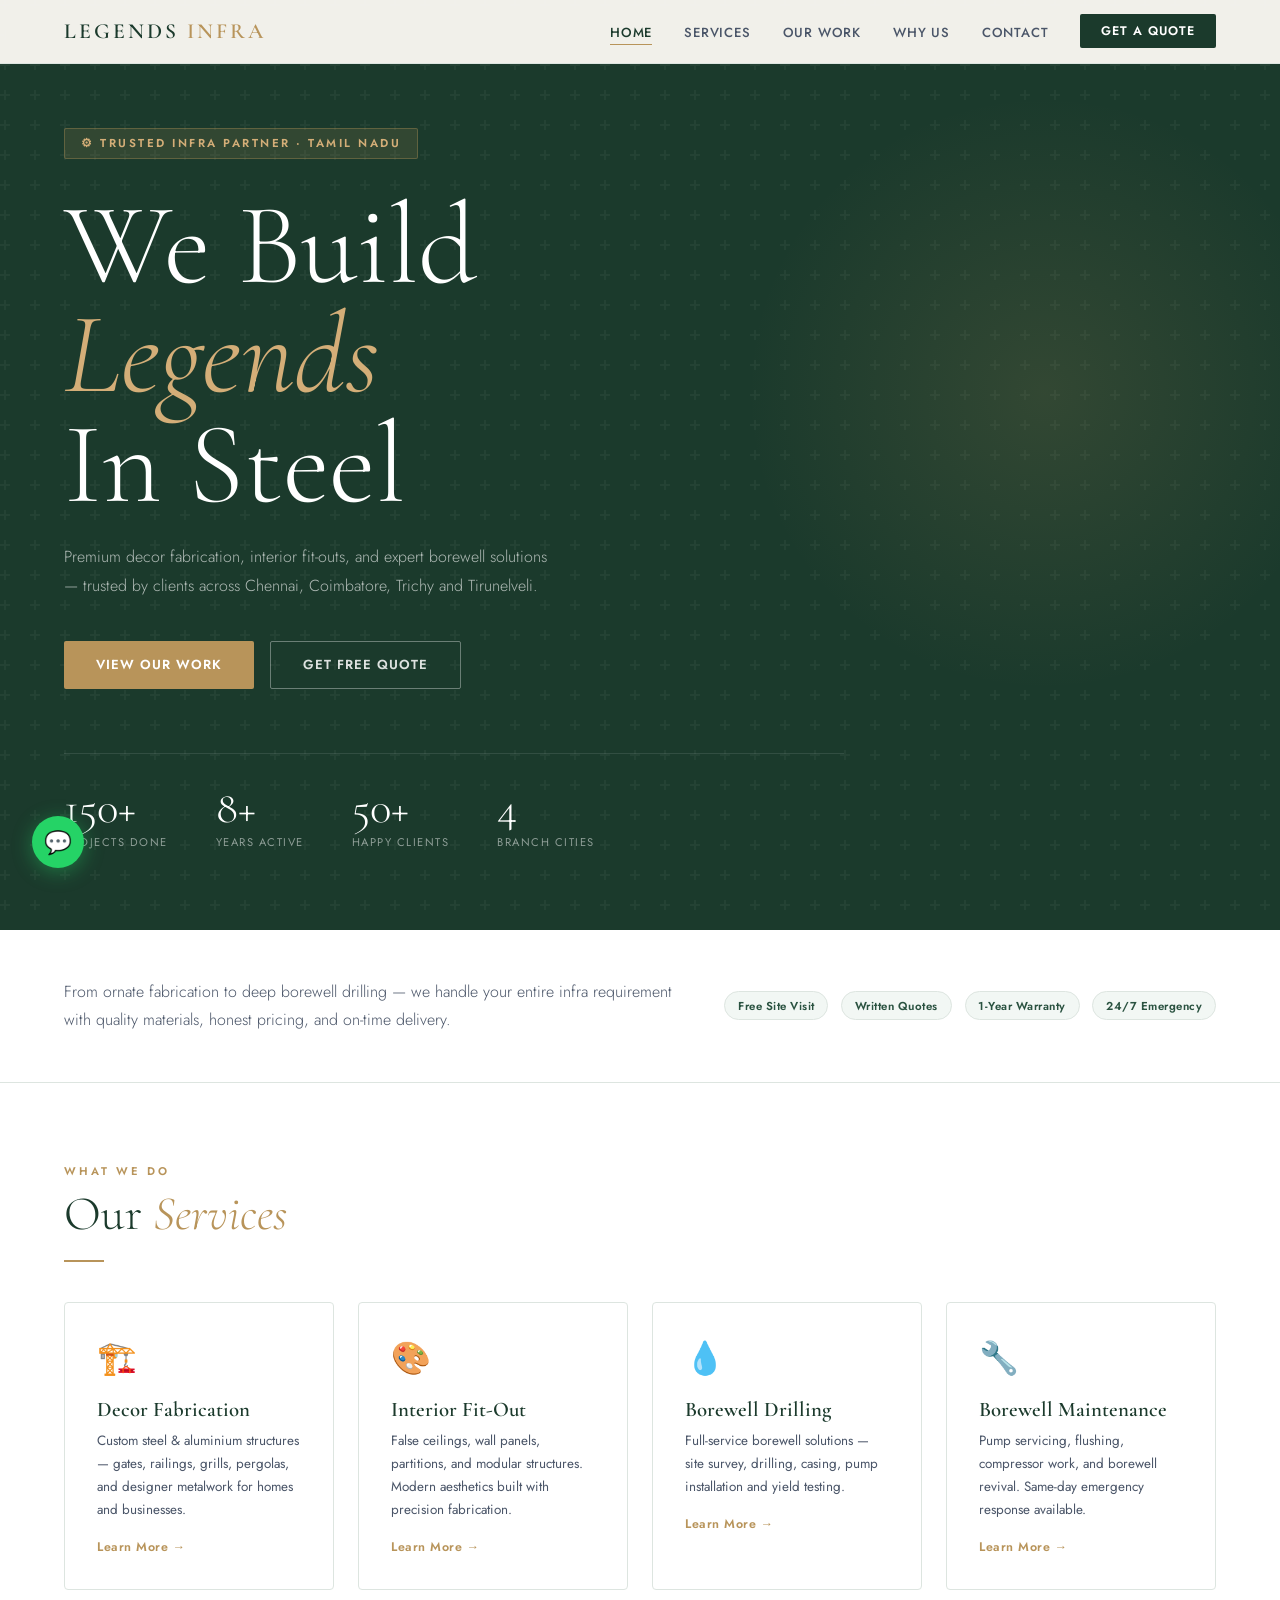
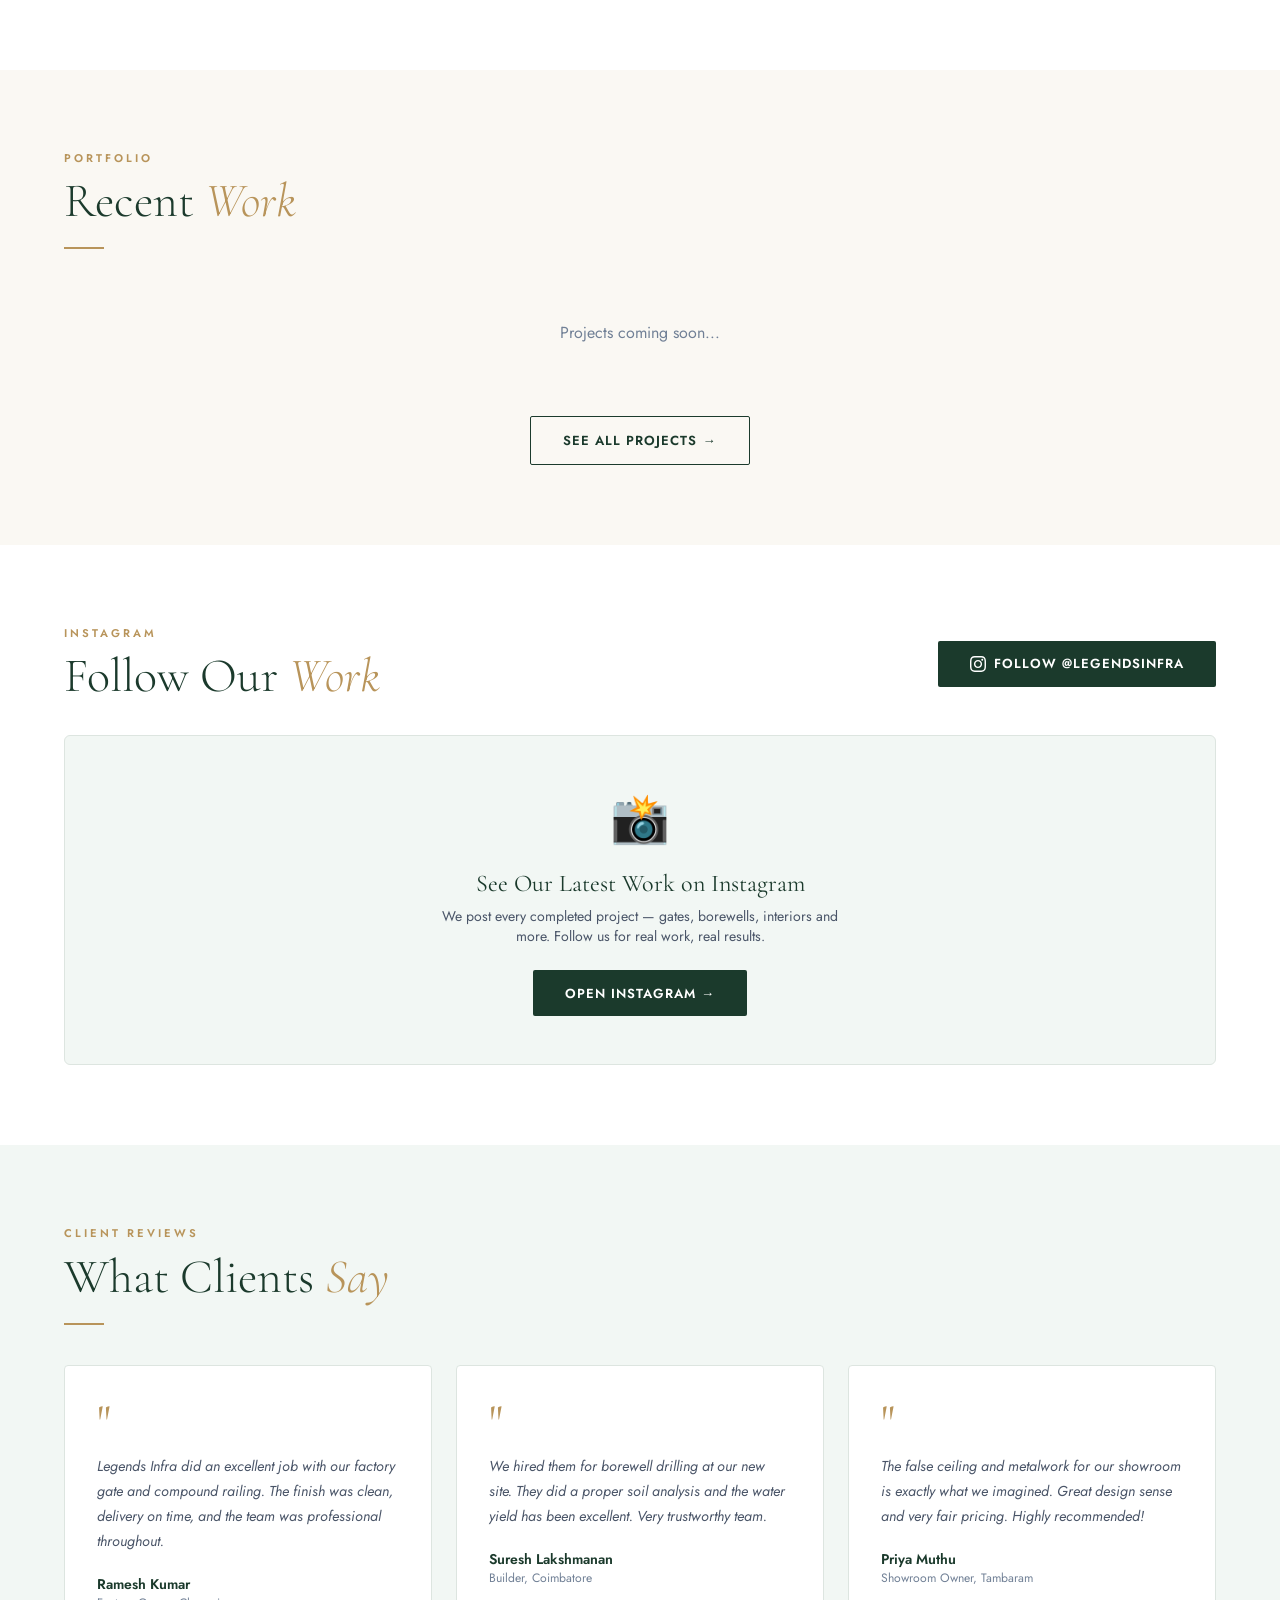
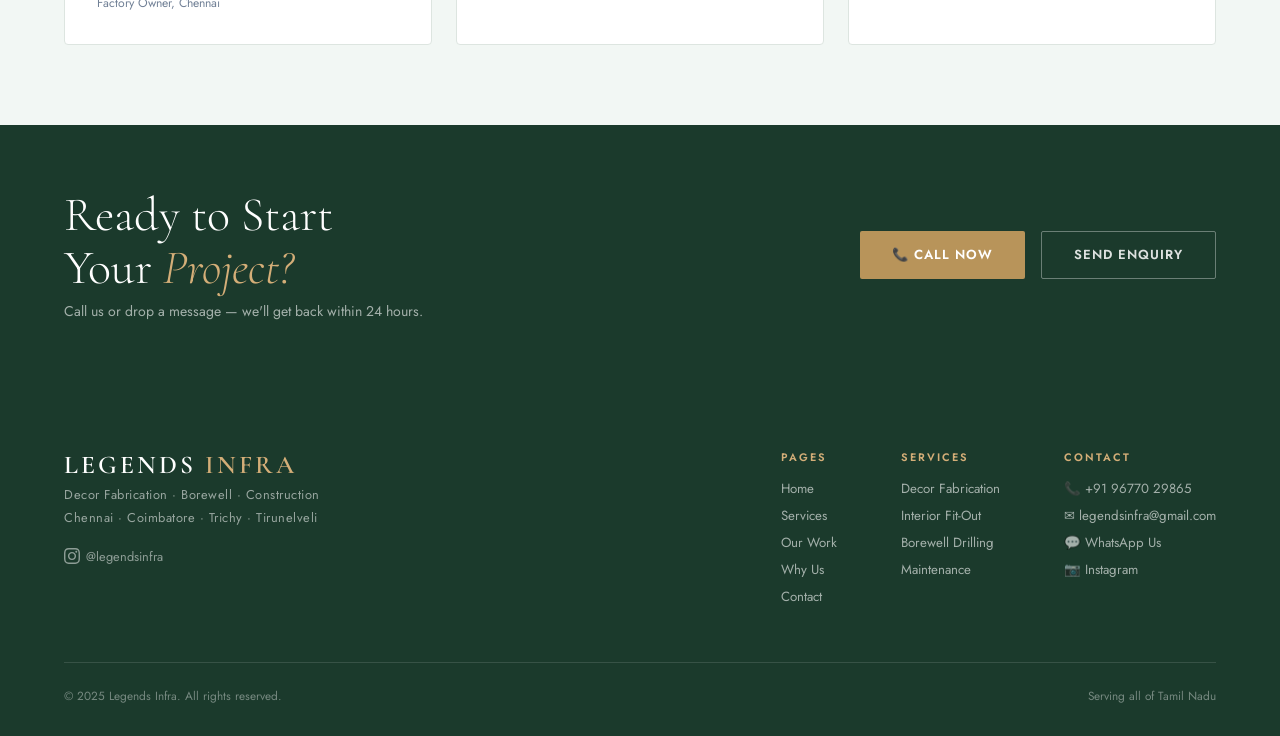
==== commit ae38964c: "Add files via upload" ====
--- a/index.html
+++ b/index.html
@@ -143,7 +143,7 @@
     <div class="section-title">Recent <em>Work</em></div>
     <div class="divider"></div>
   </div>
-  <div class="work-grid reveal" id="recentWork">
+  <div id="recentWork" style="display:grid;grid-template-columns:repeat(auto-fill,minmax(260px,1fr));gap:10px;">
     <div style="grid-column:1/-1;text-align:center;padding:2rem;color:var(--text-l);font-size:.9rem">Loading projects...</div>
   </div>
   <div style="text-align:center;margin-top:2.5rem" class="reveal">
@@ -216,41 +216,26 @@
 <div class="toast" id="toast"></div>
 <script src="shared.js"></script>
 <script>
-const SAMPLE_WORK = [
-  {title:'Industrial Factory Gate',category:'Fabrication',location:'Ambattur, Chennai',year:'2024',description:'Heavy-duty MS gates with anti-rust powder coating.',image:'',emoji:'🏗️'},
-  {title:'Corporate Office Fit-Out',category:'Interior',location:'OMR, Chennai',year:'2024',description:'False ceiling & glass partitions for 4000 sq.ft office.',image:'',emoji:'🎨'},
-  {title:'Residential Borewell',category:'Borewell',location:'Tambaram',year:'2024',description:'280 ft borewell with 1HP submersible pump.',image:'',emoji:'💧'},
-  {title:'Villa Entrance Gate',category:'Fabrication',location:'ECR, Chennai',year:'2023',description:'Designer gate with laser-cut floral patterns.',image:'',emoji:'🏠'},
-  {title:'Showroom Interior',category:'Interior',location:'Coimbatore',year:'2024',description:'Full interior fit-out for textile showroom.',image:'',emoji:'🎭'},
-  {title:'Agricultural Borewell',category:'Borewell',location:'Trichy',year:'2023',description:'400 ft borewell for farmland irrigation.',image:'',emoji:'⚙️'},
-];
-
 async function renderRecent() {
   const grid = document.getElementById('recentWork');
   const media = await getCloudinaryMedia('work', 6);
-  const posts = media.length > 0
-    ? media.map((item, i) => ({ ...SAMPLE_WORK[i % SAMPLE_WORK.length], image: item.thumb, type: item.type }))
-    : SAMPLE_WORK;
-  grid.innerHTML = posts.slice(0, 6).map(p => {
-    const isVideo = p.type === 'video';
+  if (media.length === 0) {
+    grid.innerHTML = '<div style="grid-column:1/-1;text-align:center;padding:2rem;color:var(--text-l)">Projects coming soon...</div>';
+    return;
+  }
+  grid.innerHTML = media.slice(0, 6).map(item => {
+    const isVideo = item.type === 'video';
     return `
-    <div class="work-card">
-      ${p.image
-        ? `<div style="position:relative;">
-             <img class="work-card-img" src="${p.image}" alt="${p.title}" loading="lazy" onerror="this.style.display='none'"/>
-             ${isVideo ? `<div style="position:absolute;inset:0;display:flex;align-items:center;justify-content:center;">
-               <div style="width:44px;height:44px;background:rgba(27,58,44,.75);border-radius:50%;display:flex;align-items:center;justify-content:center;">
-                 <svg width="18" height="18" viewBox="0 0 24 24" fill="white"><path d="M8 5v14l11-7z"/></svg>
-               </div></div>` : ''}
-           </div>`
-        : `<div class="work-card-img-placeholder">${isVideo ? '🎥' : (p.emoji||'🏗️')}</div>`}
-      <div class="work-card-body">
-        <div class="work-cat-badge">${p.category}</div>
-        <h3>${p.title}</h3>
-        <p>${p.description}</p>
-        <div class="work-meta"><span>📍 <strong>${p.location}</strong></span><span>📅 <strong>${p.year}</strong></span></div>
-      </div>
-    </div>`;
+      <div style="position:relative;overflow:hidden;border-radius:4px;background:var(--green-pale);aspect-ratio:4/3;cursor:pointer" onclick="window.location='portfolio.html'">
+        <img src="${item.thumb}" alt="Legends Infra work" loading="lazy"
+          style="width:100%;height:100%;object-fit:cover;display:block;transition:transform .4s"
+          onmouseover="this.style.transform='scale(1.05)'" onmouseout="this.style.transform='scale(1)'"
+          onerror="this.style.display='none'"/>
+        ${isVideo ? `<div style="position:absolute;inset:0;display:flex;align-items:center;justify-content:center;background:rgba(27,58,44,.25)">
+          <div style="width:44px;height:44px;background:rgba(27,58,44,.8);border-radius:50%;display:flex;align-items:center;justify-content:center;">
+            <svg width="18" height="18" viewBox="0 0 24 24" fill="white"><path d="M8 5v14l11-7z"/></svg>
+          </div></div>` : ''}
+      </div>`;
   }).join('');
 }
 
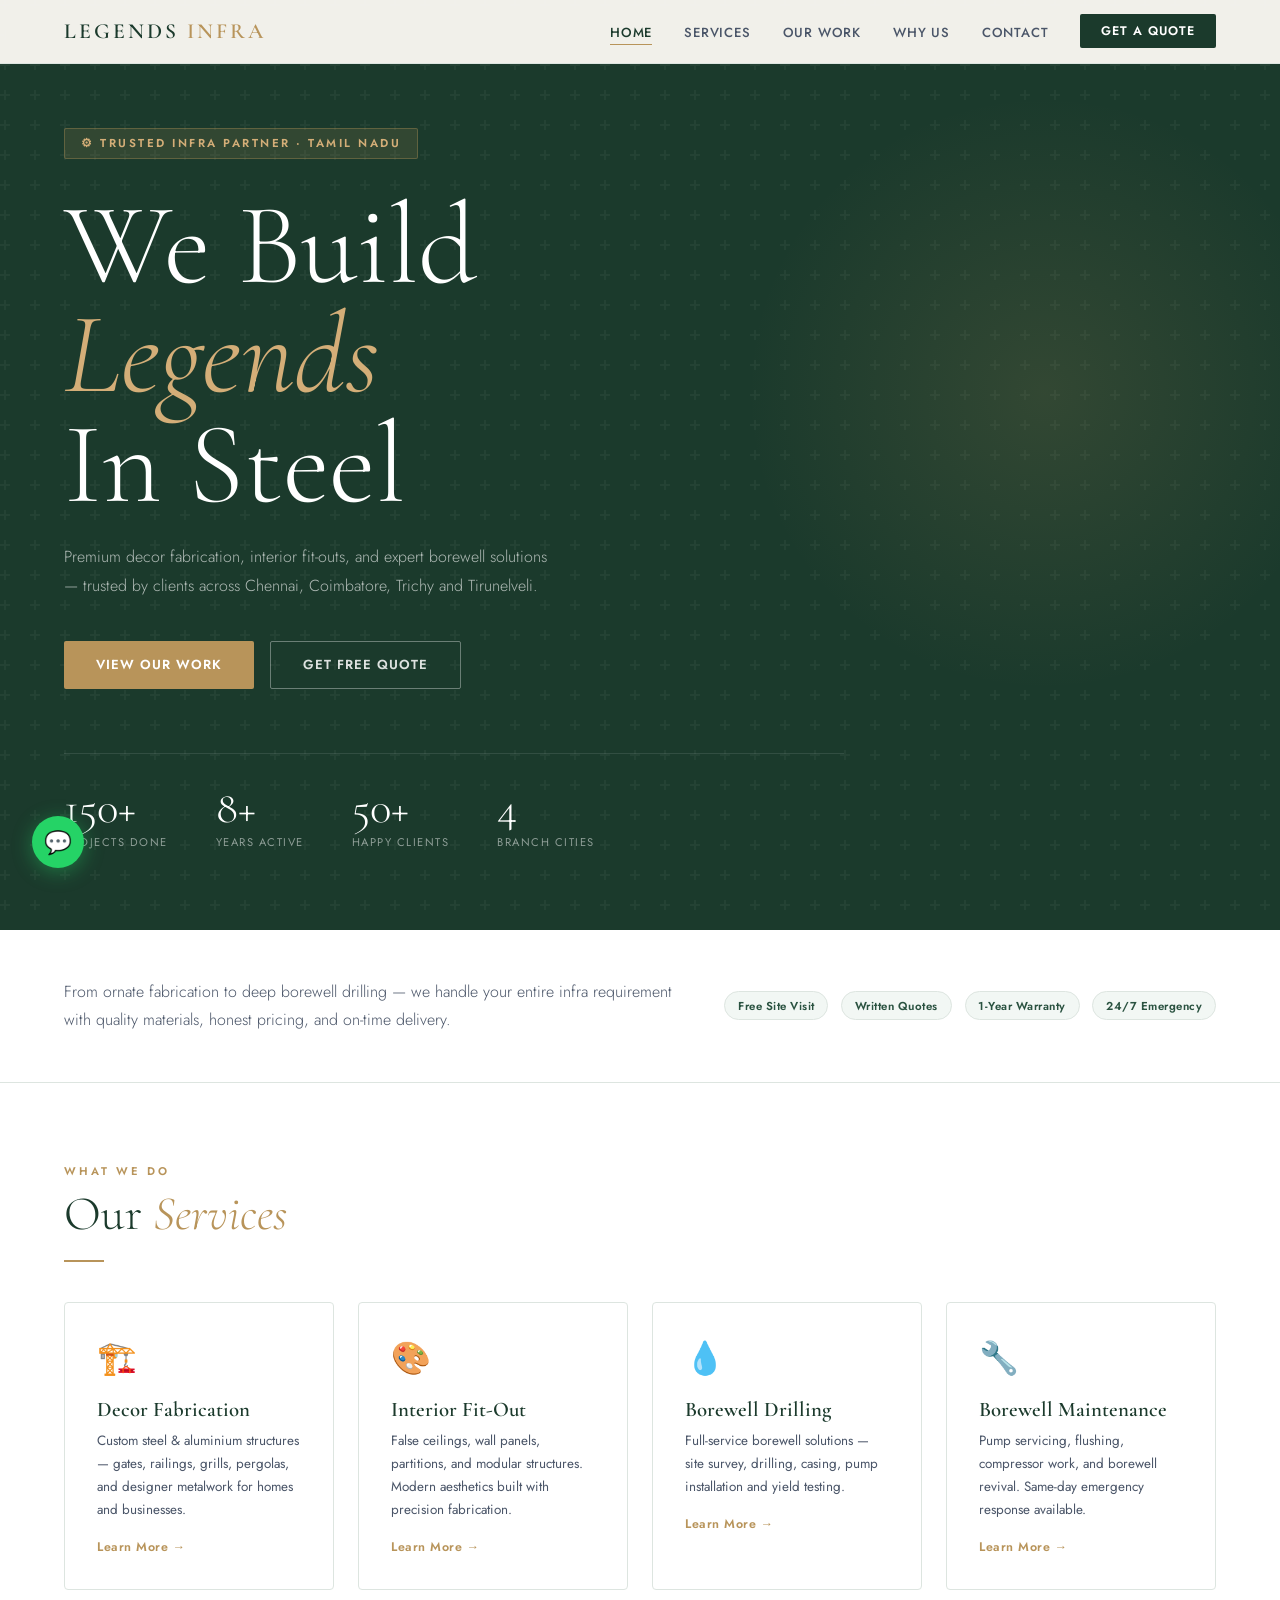
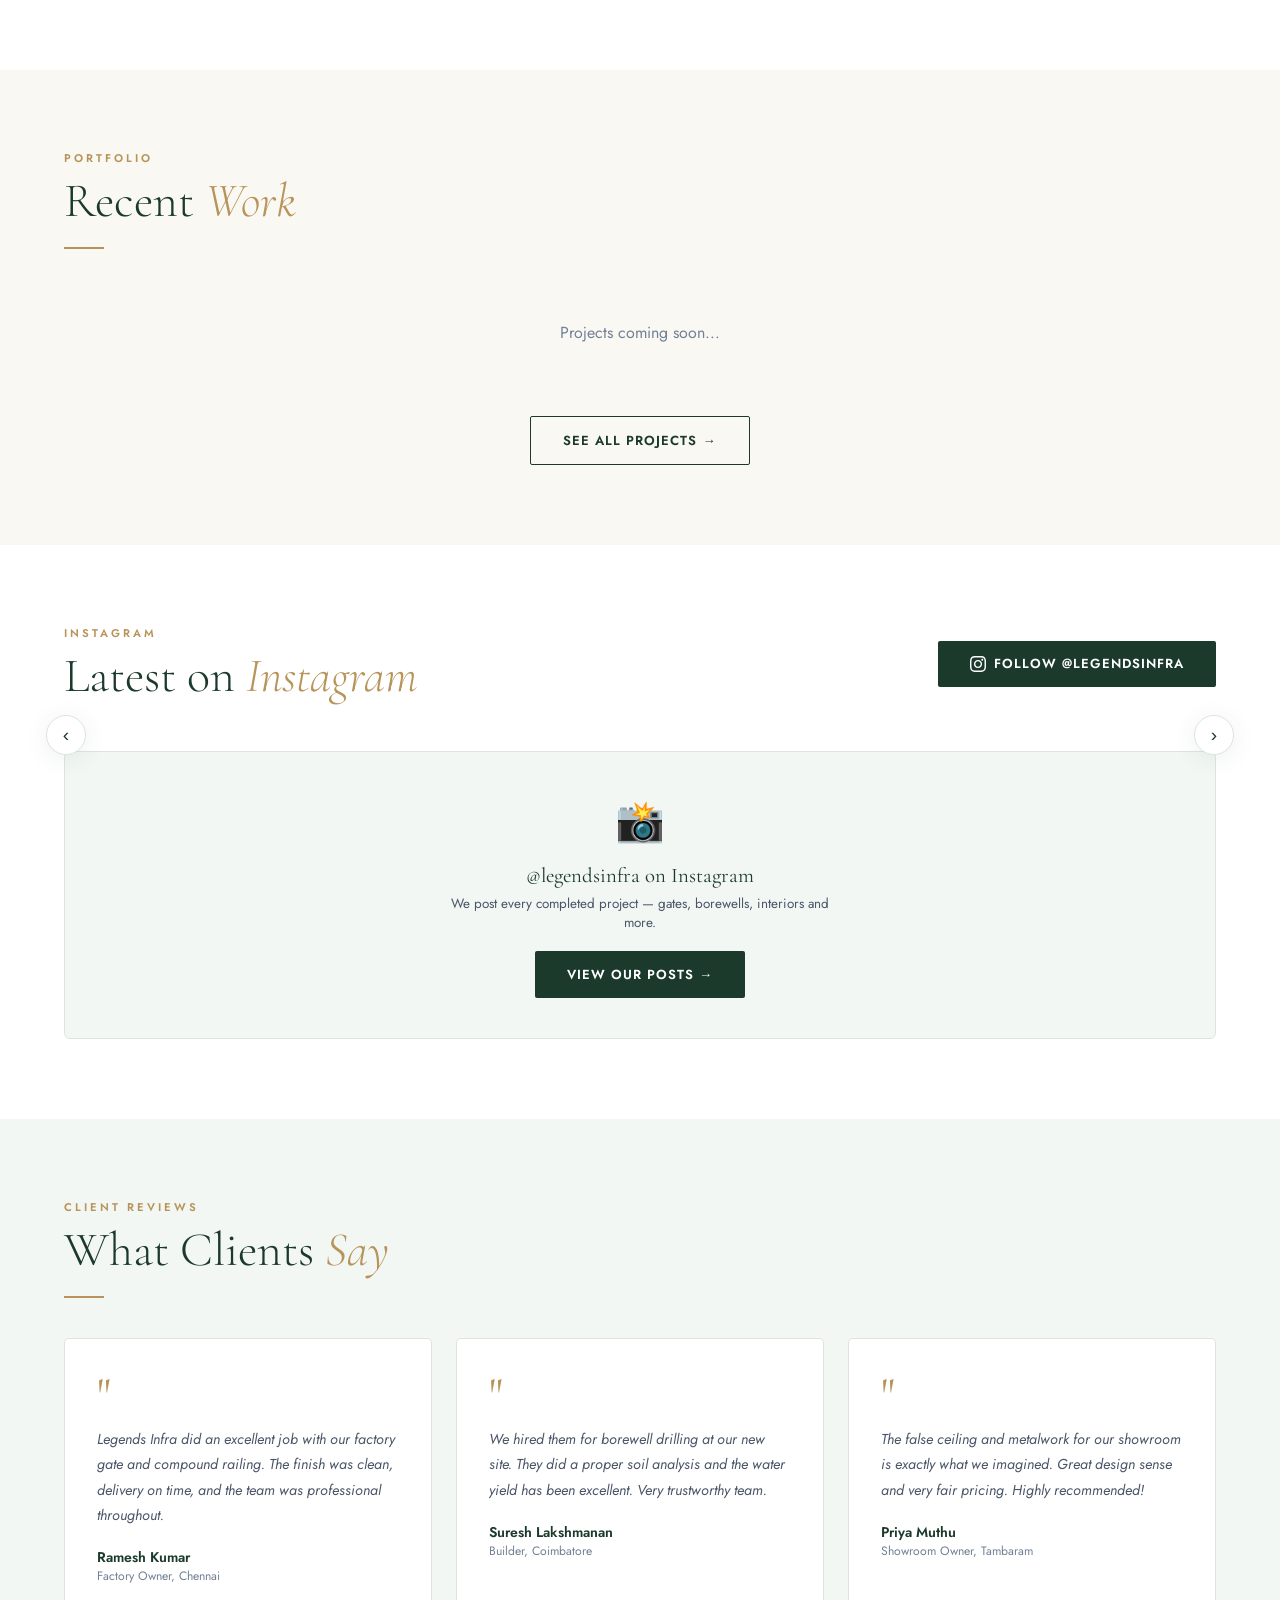
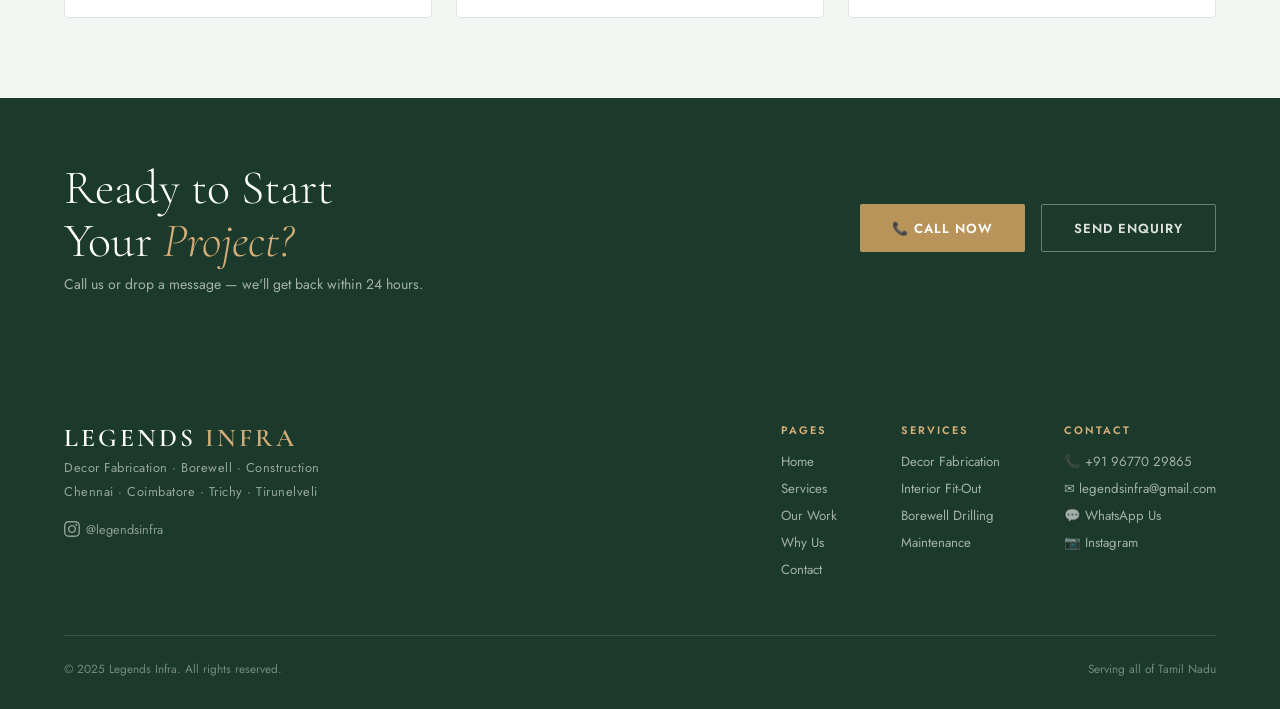
==== commit 81fe71bd: "Add files via upload" ====
--- a/index.html
+++ b/index.html
@@ -156,22 +156,86 @@
   <div class="insta-header reveal">
     <div>
       <div class="section-label">Instagram</div>
-      <div class="section-title">Follow Our <em>Work</em></div>
-    </div>
-    <a href="https://www.instagram.com/legendsinfra/" target="_blank" class="btn-primary">
+      <div class="section-title">Latest on <em>Instagram</em></div>
+    </div>
+    <a href="https://www.instagram.com/legendsinfra/" target="_blank" class="btn-primary" style="display:inline-flex;align-items:center;gap:.5rem;">
       <svg width="16" height="16" viewBox="0 0 24 24" fill="currentColor"><path d="M12 2.163c3.204 0 3.584.012 4.85.07 3.252.148 4.771 1.691 4.919 4.919.058 1.265.069 1.645.069 4.849 0 3.205-.012 3.584-.069 4.849-.149 3.225-1.664 4.771-4.919 4.919-1.266.058-1.644.07-4.85.07-3.204 0-3.584-.012-4.849-.07-3.26-.149-4.771-1.699-4.919-4.92-.058-1.265-.07-1.644-.07-4.849 0-3.204.013-3.583.07-4.849.149-3.227 1.664-4.771 4.919-4.919 1.266-.057 1.645-.069 4.849-.069zm0-2.163c-3.259 0-3.667.014-4.947.072-4.358.2-6.78 2.618-6.98 6.98-.059 1.281-.073 1.689-.073 4.948 0 3.259.014 3.668.072 4.948.2 4.358 2.618 6.78 6.98 6.98 1.281.058 1.689.072 4.948.072 3.259 0 3.668-.014 4.948-.072 4.354-.2 6.782-2.618 6.979-6.98.059-1.28.073-1.689.073-4.948 0-3.259-.014-3.667-.072-4.947-.196-4.354-2.617-6.78-6.979-6.98-1.281-.059-1.69-.073-4.949-.073zm0 5.838c-3.403 0-6.162 2.759-6.162 6.162s2.759 6.163 6.162 6.163 6.162-2.759 6.162-6.163c0-3.403-2.759-6.162-6.162-6.162zm0 10.162c-2.209 0-4-1.79-4-4 0-2.209 1.791-4 4-4s4 1.791 4 4c0 2.21-1.791 4-4 4zm6.406-11.845c-.796 0-1.441.645-1.441 1.44s.645 1.44 1.441 1.44c.795 0 1.439-.645 1.439-1.44s-.644-1.44-1.439-1.44z"/></svg>
       Follow @legendsinfra
     </a>
   </div>
-  <!-- Instagram embed note: Instagram's API requires OAuth for live feed.
-       This section links directly to your profile. For live posts, embed
-       an Instagram widget from embedsocial.com or behold.so (free tier). -->
-  <div class="reveal" style="background:var(--green-tint);border:1px solid var(--border);border-radius:6px;padding:3rem;text-align:center;">
-    <div style="font-size:3rem;margin-bottom:1rem">📸</div>
-    <div style="font-family:'Cormorant Garamond',serif;font-size:1.5rem;color:var(--green);margin-bottom:.5rem">See Our Latest Work on Instagram</div>
-    <p style="font-size:.88rem;color:var(--text-m);margin-bottom:1.5rem;max-width:420px;margin-left:auto;margin-right:auto">We post every completed project — gates, borewells, interiors and more. Follow us for real work, real results.</p>
-    <a href="https://www.instagram.com/legendsinfra/" target="_blank" class="btn-primary">Open Instagram →</a>
-  </div>
+
+  <!-- ══════════════════════════════════════════════════════════
+       INSTAGRAM EMBED — swap the div below with your Behold widget
+       Steps:
+       1. Go to behold.so → sign up free → connect @legendsinfra
+       2. Create a feed → copy the embed code
+       3. Replace the div below with that embed code
+  ══════════════════════════════════════════════════════════ -->
+
+  <div class="reveal" id="instaFeedWrap">
+
+    <!-- Behold embed goes here — replace this entire block -->
+    <div style="position:relative;">
+      <!-- SLIDER TRACK -->
+      <div id="instaTrack" style="display:flex;gap:12px;overflow:hidden;scroll-behavior:smooth;border-radius:6px;"></div>
+
+      <!-- ARROWS -->
+      <button onclick="slideInsta(-1)" style="position:absolute;left:-18px;top:50%;transform:translateY(-50%);width:40px;height:40px;border-radius:50%;background:#fff;border:1px solid var(--border);box-shadow:var(--shadow);cursor:pointer;font-size:1.2rem;display:flex;align-items:center;justify-content:center;color:var(--green);z-index:2;">‹</button>
+      <button onclick="slideInsta(1)"  style="position:absolute;right:-18px;top:50%;transform:translateY(-50%);width:40px;height:40px;border-radius:50%;background:#fff;border:1px solid var(--border);box-shadow:var(--shadow);cursor:pointer;font-size:1.2rem;display:flex;align-items:center;justify-content:center;color:var(--green);z-index:2;">›</button>
+    </div>
+
+    <!-- fallback if no embed yet -->
+    <div id="instaFallback" style="background:var(--green-tint);border:1px solid var(--border);border-radius:6px;padding:2.5rem;text-align:center;margin-top:1rem;">
+      <div style="font-size:2.5rem;margin-bottom:.8rem">📸</div>
+      <div style="font-family:'Cormorant Garamond',serif;font-size:1.3rem;color:var(--green);margin-bottom:.4rem">@legendsinfra on Instagram</div>
+      <p style="font-size:.84rem;color:var(--text-m);margin-bottom:1.2rem;max-width:380px;margin-left:auto;margin-right:auto;">We post every completed project — gates, borewells, interiors and more.</p>
+      <a href="https://www.instagram.com/legendsinfra/" target="_blank" class="btn-primary">View Our Posts →</a>
+    </div>
+
+  </div>
+
+  <script>
+  // Behold.so auto-inject — once you add the embed, remove the fallback div
+  // For now, pre-fill the slider with Cloudinary work images as a live preview
+  (async () => {
+    const track = document.getElementById('instaTrack');
+    const fallback = document.getElementById('instaFallback');
+    const media = await getCloudinaryMedia('work', 20);
+    if (media.length === 0) { track.style.display='none'; return; }
+    fallback.style.display = 'none';
+    media.forEach(item => {
+      const slide = document.createElement('a');
+      slide.href = 'https://www.instagram.com/legendsinfra/';
+      slide.target = '_blank';
+      slide.style.cssText = 'flex:0 0 calc(100%/4 - 9px);border-radius:6px;overflow:hidden;aspect-ratio:1;display:block;background:var(--green-pale);position:relative;';
+      if (item.type === 'video') {
+        slide.innerHTML = `<img src="${item.thumb}" style="width:100%;height:100%;object-fit:cover;display:block;transition:transform .4s" onmouseover="this.style.transform='scale(1.05)'" onmouseout="this.style.transform='scale(1)'"/>
+          <div style="position:absolute;inset:0;display:flex;align-items:center;justify-content:center;background:rgba(27,58,44,.2)">
+            <div style="width:38px;height:38px;background:rgba(27,58,44,.75);border-radius:50%;display:flex;align-items:center;justify-content:center;">
+              <svg width="16" height="16" viewBox="0 0 24 24" fill="white"><path d="M8 5v14l11-7z"/></svg>
+            </div></div>`;
+      } else {
+        slide.innerHTML = `<img src="${item.thumb}" style="width:100%;height:100%;object-fit:cover;display:block;transition:transform .4s" onmouseover="this.style.transform='scale(1.05)'" onmouseout="this.style.transform='scale(1)'"/>`;
+      }
+      track.appendChild(slide);
+    });
+
+    // auto-scroll every 3s
+    let autoTimer = setInterval(() => slideInsta(1), 3000);
+    track.addEventListener('mouseenter', () => clearInterval(autoTimer));
+    track.addEventListener('mouseleave', () => { autoTimer = setInterval(() => slideInsta(1), 3000); });
+  })();
+
+  function slideInsta(dir) {
+    const track = document.getElementById('instaTrack');
+    const slideW = track.firstElementChild ? track.firstElementChild.offsetWidth + 12 : 0;
+    const maxScroll = track.scrollWidth - track.clientWidth;
+    let next = track.scrollLeft + dir * slideW;
+    if (next > maxScroll) next = 0;
+    if (next < 0) next = maxScroll;
+    track.scrollTo({ left: next, behavior: 'smooth' });
+  }
+  </script>
 </section>
 
 <!-- TESTIMONIALS -->
@@ -218,12 +282,12 @@
 <script>
 async function renderRecent() {
   const grid = document.getElementById('recentWork');
-  const media = await getCloudinaryMedia('work', 6);
+  const media = await getCloudinaryMedia('work', 9);
   if (media.length === 0) {
     grid.innerHTML = '<div style="grid-column:1/-1;text-align:center;padding:2rem;color:var(--text-l)">Projects coming soon...</div>';
     return;
   }
-  grid.innerHTML = media.slice(0, 6).map(item => {
+  grid.innerHTML = media.slice(0, 9).map(item => {
     const isVideo = item.type === 'video';
     return `
       <div style="position:relative;overflow:hidden;border-radius:4px;background:var(--green-pale);aspect-ratio:4/3;cursor:pointer" onclick="window.location='portfolio.html'">
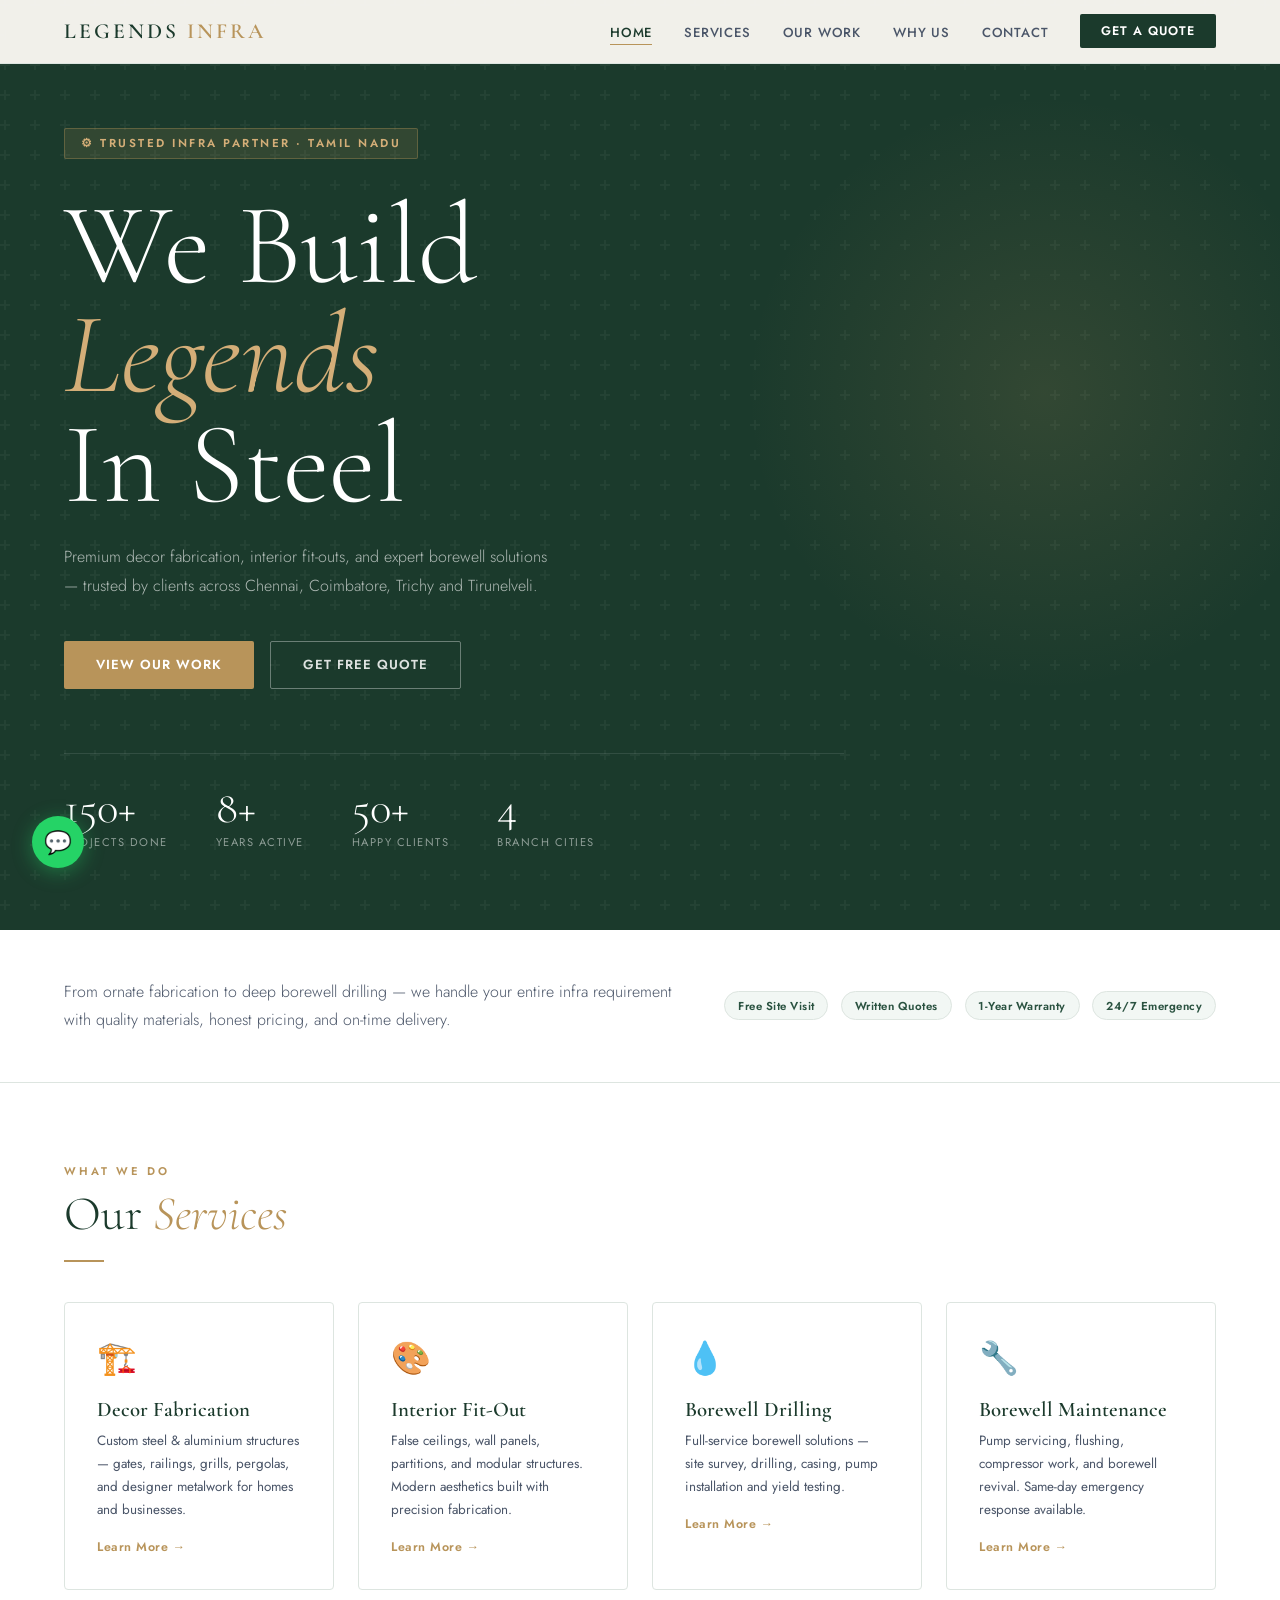
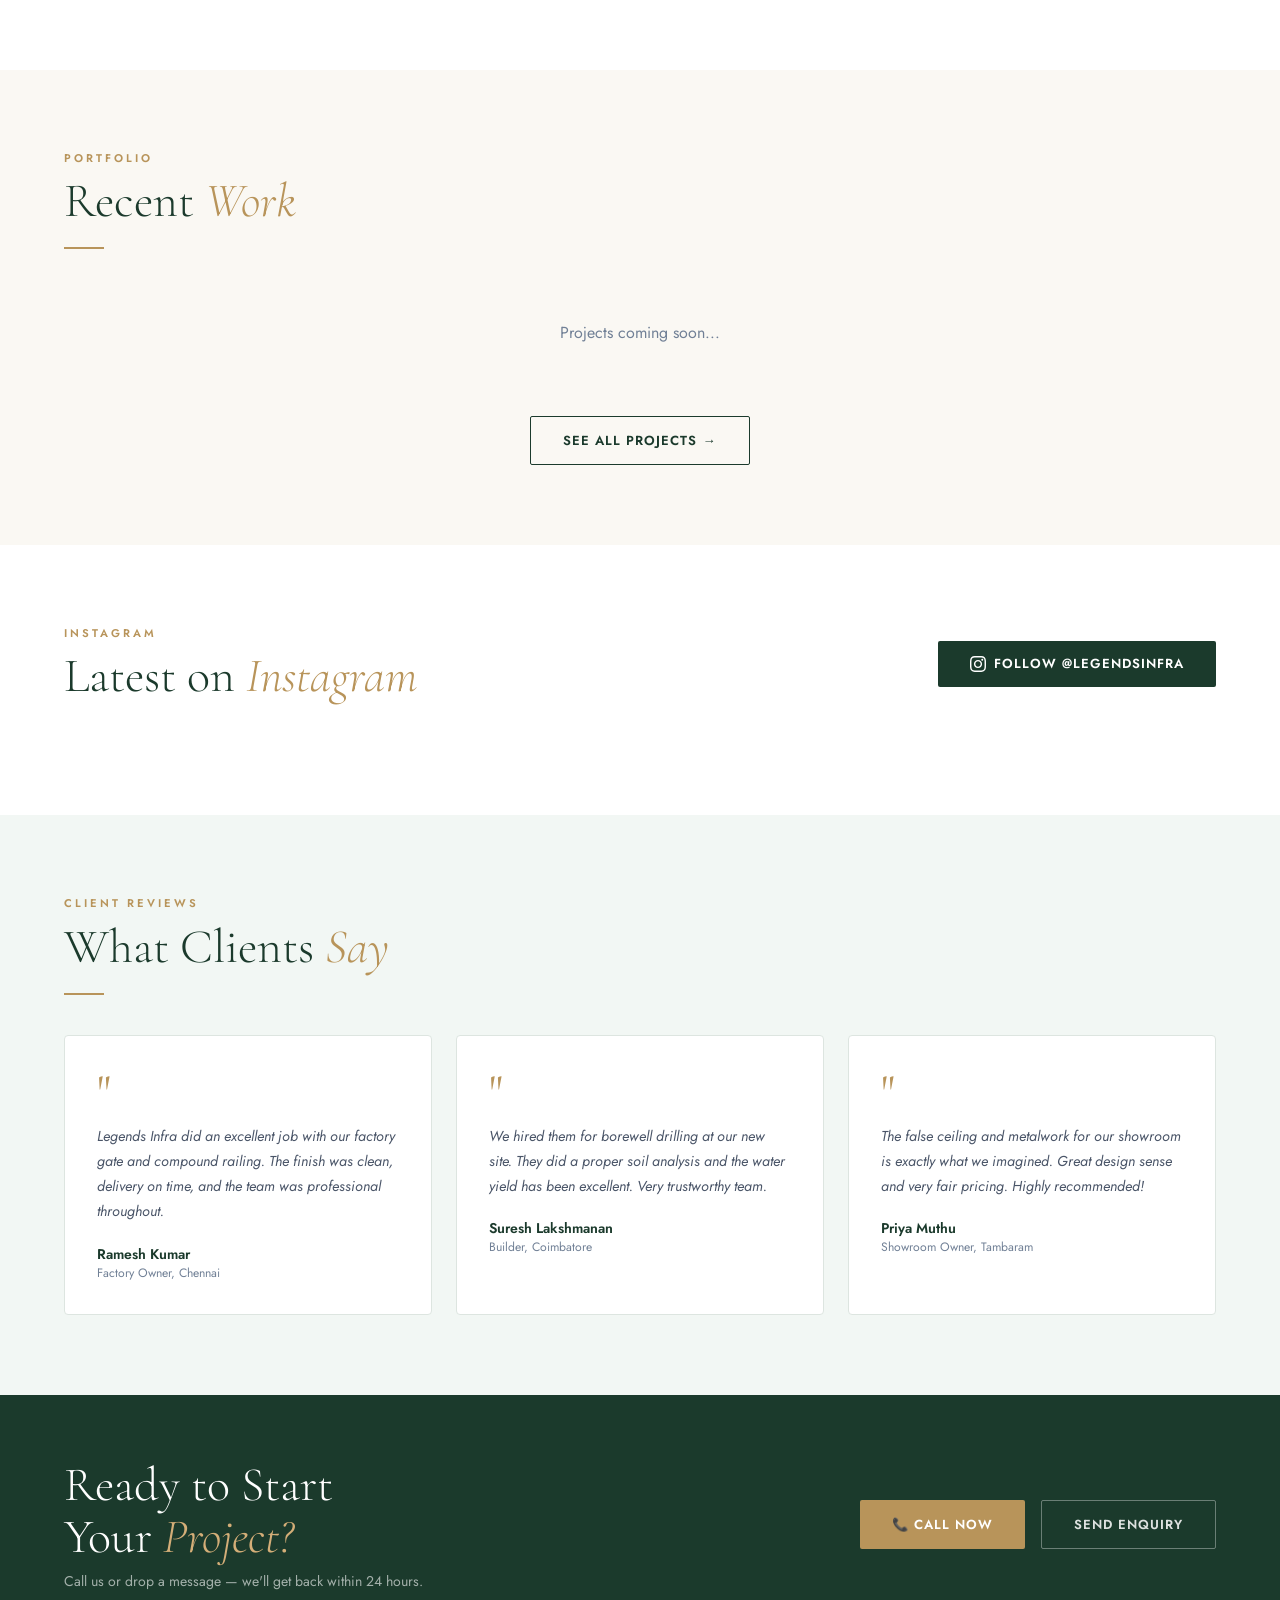
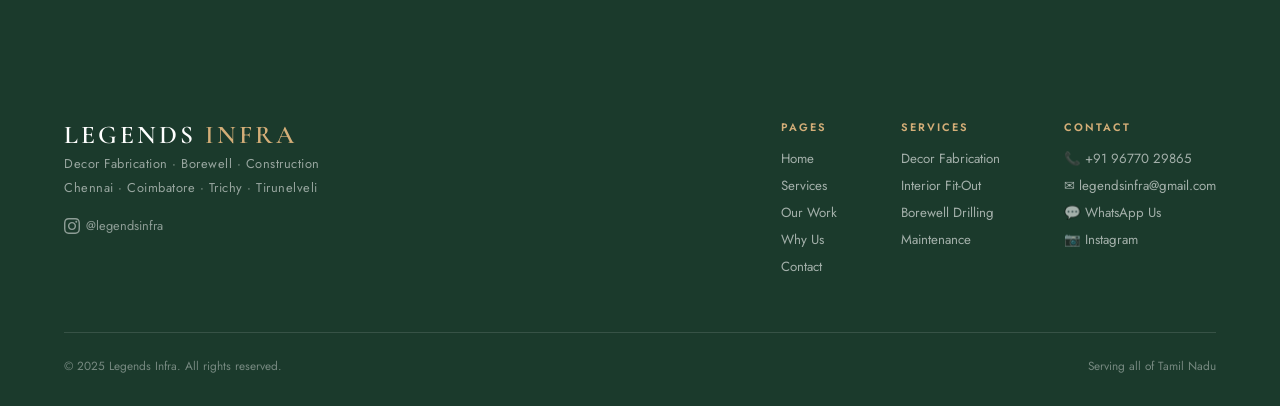
==== commit b48b0a7d: "Add files via upload" ====
--- a/index.html
+++ b/index.html
@@ -65,6 +65,20 @@
 
 /* ── TESTIMONIALS ── */
 .testi-grid { display:grid; grid-template-columns:repeat(auto-fit,minmax(280px,1fr)); gap:1.5rem; }
+
+/* ── EmbedSocial overrides ── */
+/* Hide "Get Started" button and branding */
+.es-widget-branding,
+.feed-powered-by-es,
+[class*="powered-by-es"],
+[class*="es-branding"],
+[class*="getStarted"],
+[class*="get-started"],
+a[href*="embedsocial.com"] { display:none !important; }
+
+/* Hide any button inside the embed that links to embedsocial */
+.embedsocial-hashtag a[href*="embedsocial"],
+.embedsocial-hashtag a[href*="get-started"] { display:none !important; }
 </style>
 </head>
 <body>
@@ -173,69 +187,21 @@
   ══════════════════════════════════════════════════════════ -->
 
   <div class="reveal" id="instaFeedWrap">
-
-    <!-- Behold embed goes here — replace this entire block -->
-    <div style="position:relative;">
-      <!-- SLIDER TRACK -->
-      <div id="instaTrack" style="display:flex;gap:12px;overflow:hidden;scroll-behavior:smooth;border-radius:6px;"></div>
-
-      <!-- ARROWS -->
-      <button onclick="slideInsta(-1)" style="position:absolute;left:-18px;top:50%;transform:translateY(-50%);width:40px;height:40px;border-radius:50%;background:#fff;border:1px solid var(--border);box-shadow:var(--shadow);cursor:pointer;font-size:1.2rem;display:flex;align-items:center;justify-content:center;color:var(--green);z-index:2;">‹</button>
-      <button onclick="slideInsta(1)"  style="position:absolute;right:-18px;top:50%;transform:translateY(-50%);width:40px;height:40px;border-radius:50%;background:#fff;border:1px solid var(--border);box-shadow:var(--shadow);cursor:pointer;font-size:1.2rem;display:flex;align-items:center;justify-content:center;color:var(--green);z-index:2;">›</button>
-    </div>
-
-    <!-- fallback if no embed yet -->
-    <div id="instaFallback" style="background:var(--green-tint);border:1px solid var(--border);border-radius:6px;padding:2.5rem;text-align:center;margin-top:1rem;">
-      <div style="font-size:2.5rem;margin-bottom:.8rem">📸</div>
-      <div style="font-family:'Cormorant Garamond',serif;font-size:1.3rem;color:var(--green);margin-bottom:.4rem">@legendsinfra on Instagram</div>
-      <p style="font-size:.84rem;color:var(--text-m);margin-bottom:1.2rem;max-width:380px;margin-left:auto;margin-right:auto;">We post every completed project — gates, borewells, interiors and more.</p>
-      <a href="https://www.instagram.com/legendsinfra/" target="_blank" class="btn-primary">View Our Posts →</a>
-    </div>
-
-  </div>
-
-  <script>
-  // Behold.so auto-inject — once you add the embed, remove the fallback div
-  // For now, pre-fill the slider with Cloudinary work images as a live preview
-  (async () => {
-    const track = document.getElementById('instaTrack');
-    const fallback = document.getElementById('instaFallback');
-    const media = await getCloudinaryMedia('work', 20);
-    if (media.length === 0) { track.style.display='none'; return; }
-    fallback.style.display = 'none';
-    media.forEach(item => {
-      const slide = document.createElement('a');
-      slide.href = 'https://www.instagram.com/legendsinfra/';
-      slide.target = '_blank';
-      slide.style.cssText = 'flex:0 0 calc(100%/4 - 9px);border-radius:6px;overflow:hidden;aspect-ratio:1;display:block;background:var(--green-pale);position:relative;';
-      if (item.type === 'video') {
-        slide.innerHTML = `<img src="${item.thumb}" style="width:100%;height:100%;object-fit:cover;display:block;transition:transform .4s" onmouseover="this.style.transform='scale(1.05)'" onmouseout="this.style.transform='scale(1)'"/>
-          <div style="position:absolute;inset:0;display:flex;align-items:center;justify-content:center;background:rgba(27,58,44,.2)">
-            <div style="width:38px;height:38px;background:rgba(27,58,44,.75);border-radius:50%;display:flex;align-items:center;justify-content:center;">
-              <svg width="16" height="16" viewBox="0 0 24 24" fill="white"><path d="M8 5v14l11-7z"/></svg>
-            </div></div>`;
-      } else {
-        slide.innerHTML = `<img src="${item.thumb}" style="width:100%;height:100%;object-fit:cover;display:block;transition:transform .4s" onmouseover="this.style.transform='scale(1.05)'" onmouseout="this.style.transform='scale(1)'"/>`;
-      }
-      track.appendChild(slide);
-    });
-
-    // auto-scroll every 3s
-    let autoTimer = setInterval(() => slideInsta(1), 3000);
-    track.addEventListener('mouseenter', () => clearInterval(autoTimer));
-    track.addEventListener('mouseleave', () => { autoTimer = setInterval(() => slideInsta(1), 3000); });
-  })();
-
-  function slideInsta(dir) {
-    const track = document.getElementById('instaTrack');
-    const slideW = track.firstElementChild ? track.firstElementChild.offsetWidth + 12 : 0;
-    const maxScroll = track.scrollWidth - track.clientWidth;
-    let next = track.scrollLeft + dir * slideW;
-    if (next > maxScroll) next = 0;
-    if (next < 0) next = maxScroll;
-    track.scrollTo({ left: next, behavior: 'smooth' });
-  }
-  </script>
+    <div class="embedsocial-hashtag" data-ref="92eaddebb51141ce59e9558395345866dd099687">
+      <a class="feed-powered-by-es feed-powered-by-es-feed-img es-widget-branding" href="https://embedsocial.com/instagram-widget/" target="_blank" title="Instagram widget">
+        <img src="https://embedsocial.com/cdn/icon/embedsocial-logo.webp" alt="EmbedSocial">
+        <div class="es-widget-branding-text">Instagram widget</div>
+      </a>
+    </div>
+    <script>
+    (function(d, s, id) {
+      var js; if (d.getElementById(id)) {return;}
+      js = d.createElement(s); js.id = id;
+      js.src = "https://embedsocial.com/cdn/ht.js";
+      d.getElementsByTagName("head")[0].appendChild(js);
+    }(document, "script", "EmbedSocialHashtagScript"));
+    </script>
+  </div>
 </section>
 
 <!-- TESTIMONIALS -->
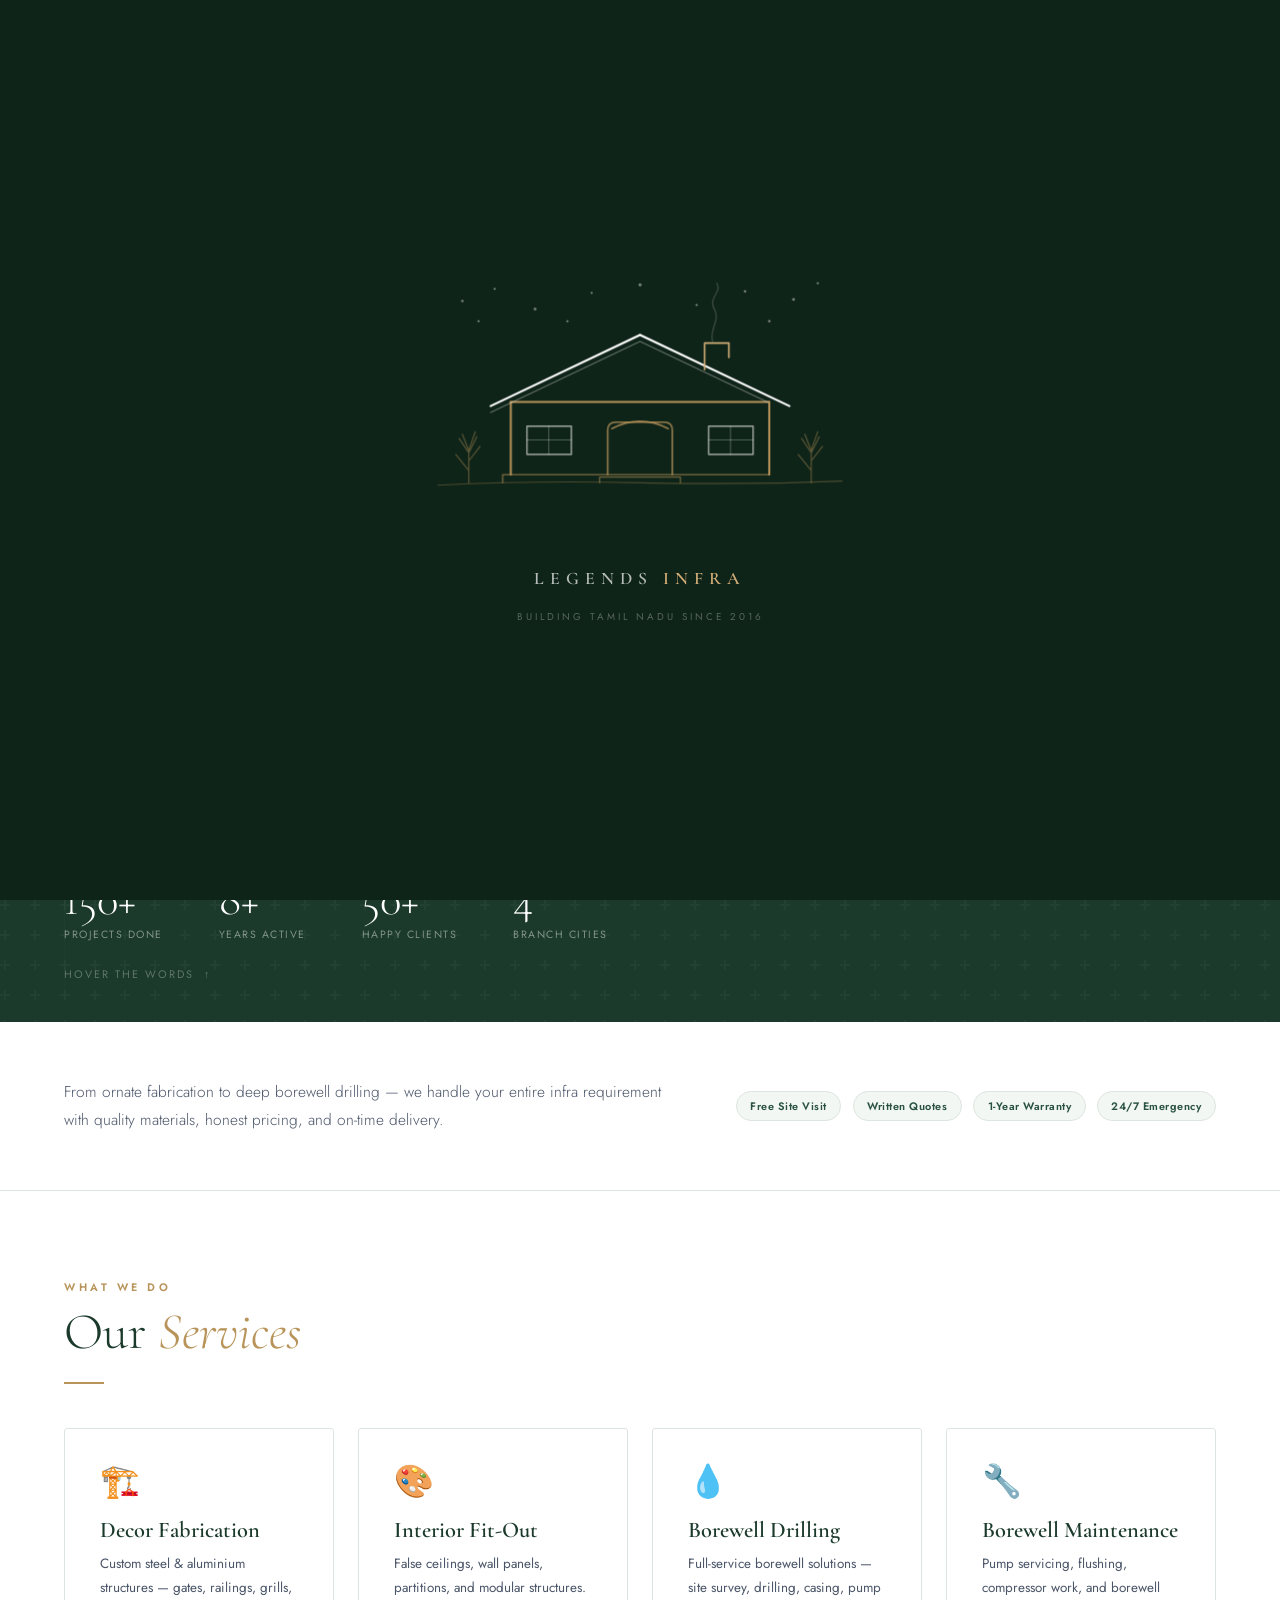
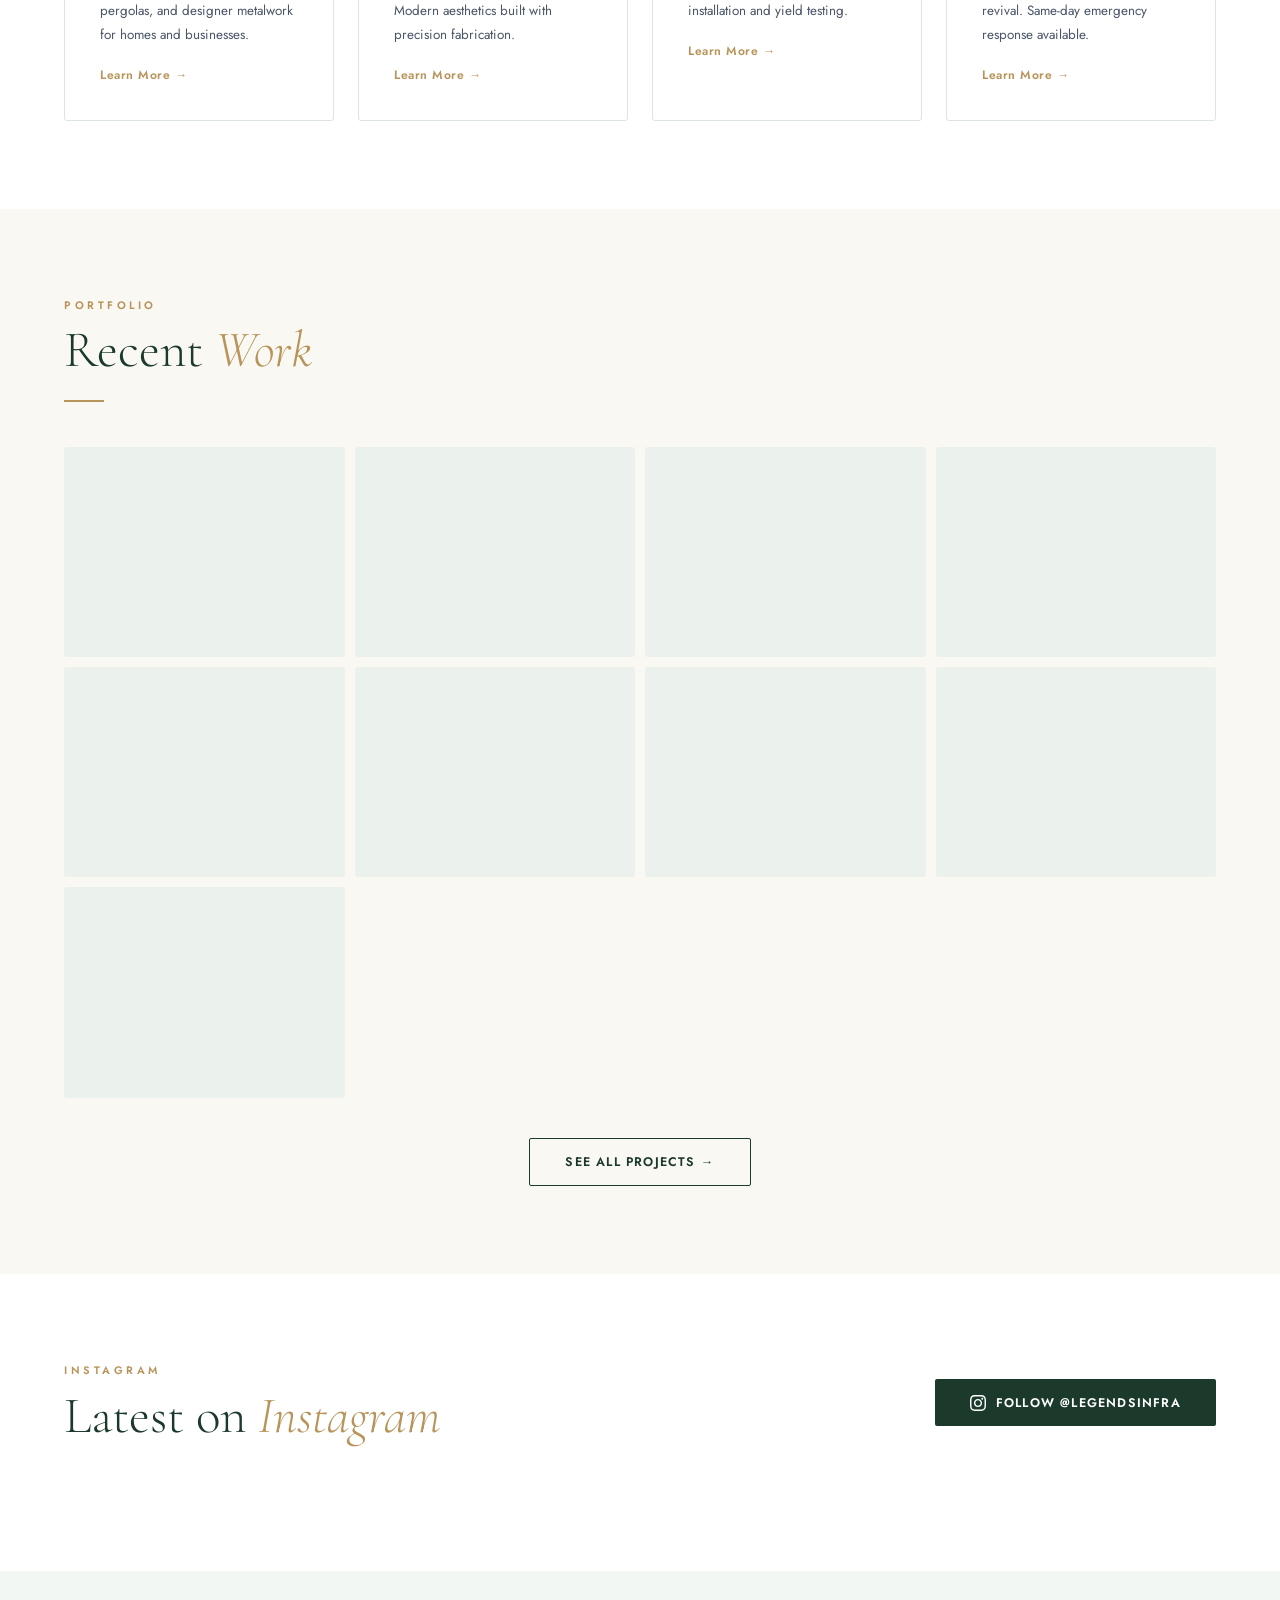
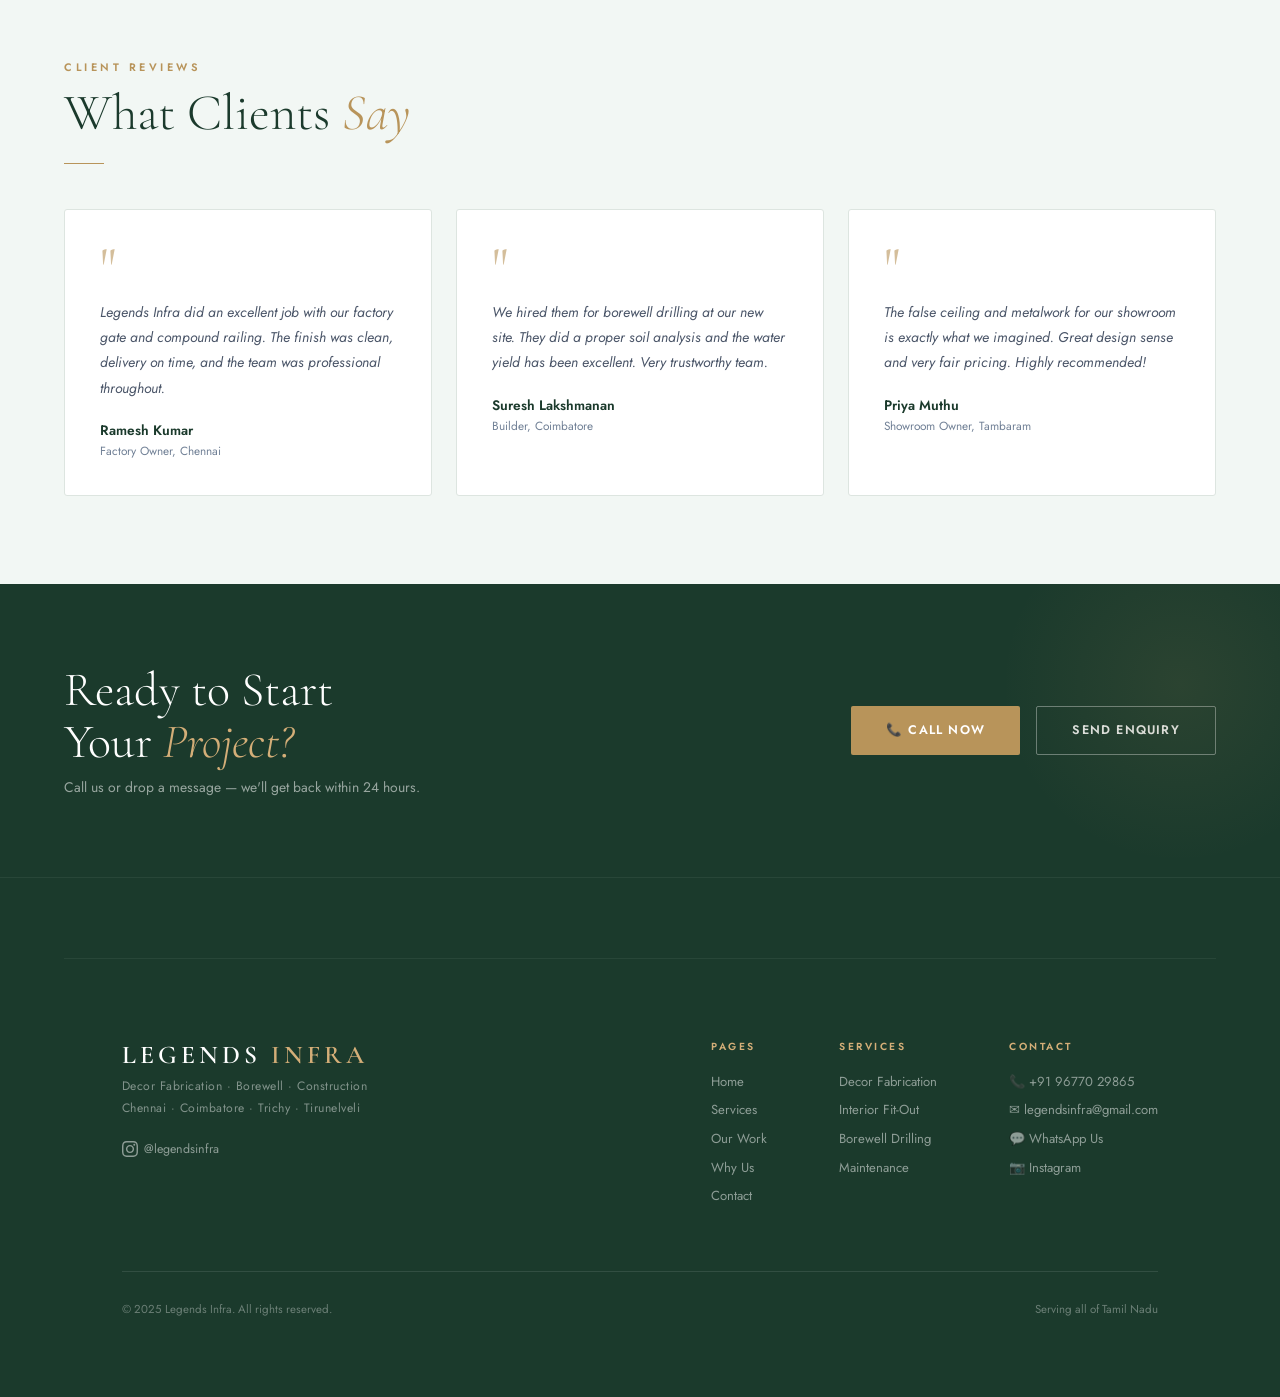
==== commit 93c83a6c: "Add files via upload" ====
--- a/index.html
+++ b/index.html
@@ -4,272 +4,2421 @@
 <meta charset="UTF-8"/>
 <meta name="viewport" content="width=device-width,initial-scale=1.0"/>
 <title>Legends Infra – Decor Fabrication & Borewell Solutions, Tamil Nadu</title>
-<link rel="stylesheet" href="style.css"/>
+<meta name="description" content="Premium decor fabrication, interior fit-outs, and expert borewell solutions across Chennai, Coimbatore, Trichy and Tirunelveli."/>
+<link rel="preconnect" href="https://fonts.googleapis.com"/>
+<link rel="preconnect" href="https://fonts.gstatic.com" crossorigin/>
+<link rel="stylesheet" href="https://fonts.googleapis.com/css2?family=Cormorant+Garamond:ital,wght@0,300;0,400;0,600;0,700;1,300;1,400&family=Jost:wght@300;400;500;600;700&display=swap"/>
 <style>
-/* ── HERO ── */
-.hero {
-  min-height:100vh; display:flex; flex-direction:column; justify-content:center;
-  padding:8rem 5% 5rem; position:relative; overflow:hidden;
-  background:var(--green);
-}
-.hero-texture {
-  position:absolute; inset:0; opacity:.04;
-  background-image:url("data:image/svg+xml,%3Csvg width='60' height='60' viewBox='0 0 60 60' xmlns='http://www.w3.org/2000/svg'%3E%3Cg fill='none' fill-rule='evenodd'%3E%3Cg fill='%23ffffff' fill-opacity='1'%3E%3Cpath d='M36 34v-4h-2v4h-4v2h4v4h2v-4h4v-2h-4zm0-30V0h-2v4h-4v2h4v4h2V6h4V4h-4zM6 34v-4H4v4H0v2h4v4h2v-4h4v-2H6zM6 4V0H4v4H0v2h4v4h2V6h4V4H6z'/%3E%3C/g%3E%3C/g%3E%3C/svg%3E");
-}
-.hero-glow { position:absolute; right:-5%; top:10%; width:600px; height:600px; border-radius:50%; background:radial-gradient(circle, rgba(184,148,90,.15) 0%, transparent 70%); }
-.hero-content { position:relative; z-index:2; max-width:780px; }
-.hero-badge {
+/* ═══════════════════════════════════════════════════
+   LEGENDS INFRA — Single File SPA
+   Luxe · Slow · Premium Architecture Aesthetic
+   Forest Green + Brass + Warm White
+═══════════════════════════════════════════════════ */
+
+:root {
+  --green:      #1B3A2C;
+  --green-m:    #2A5240;
+  --green-l:    #3D7057;
+  --green-pale: #EBF2EE;
+  --green-tint: #F2F7F4;
+  --cream:      #FAF8F3;
+  --brass:      #B8945A;
+  --brass-l:    #D4AE78;
+  --text:       #1A1A1A;
+  --text-m:     #4A5568;
+  --text-l:     #718096;
+  --border:     #DDE5E0;
+  --shadow:     0 4px 24px rgba(27,58,44,.08);
+  --shadow-m:   0 12px 48px rgba(27,58,44,.14);
+  --shadow-l:   0 24px 72px rgba(27,58,44,.18);
+}
+
+*, *::before, *::after { margin:0; padding:0; box-sizing:border-box; }
+html { scroll-behavior:smooth; font-size:16px; }
+body {
+  background:var(--cream); color:var(--text);
+  font-family:'Jost',sans-serif;
+  overflow-x:hidden;
+}
+
+/* ─── PAGE LOADER ─────────────────────────────────────── */
+#loader {
+  position:fixed; inset:0; z-index:9999;
+  background:#0f2419;
+  display:flex; align-items:center; justify-content:center;
+  flex-direction:column; gap:2rem;
+  transition:opacity 1s ease, visibility 1s ease;
+}
+#loader.done { opacity:0; visibility:hidden; }
+
+/* SVG drawing lines */
+#houseSvg .draw {
+  fill:none;
+  stroke-linecap:round;
+  stroke-linejoin:round;
+  stroke-dasharray:var(--len,2000);
+  stroke-dashoffset:var(--len,2000);
+}
+
+/* Ground */
+#l-ground   { --len:520; stroke:rgba(184,148,90,.35); stroke-width:1.5;
+              animation:draw 0.4s 0.1s ease forwards; }
+/* Foundation */
+#l-found    { --len:340; stroke:rgba(184,148,90,.55); stroke-width:2;
+              animation:draw 0.45s 0.4s ease forwards; }
+/* Main walls */
+#l-wall-l   { --len:200; stroke:#B8945A; stroke-width:2.5;
+              animation:draw 0.4s 0.75s ease forwards; }
+#l-wall-r   { --len:200; stroke:#B8945A; stroke-width:2.5;
+              animation:draw 0.4s 0.9s ease forwards; }
+#l-wall-top { --len:340; stroke:#B8945A; stroke-width:2.5;
+              animation:draw 0.35s 1.1s ease forwards; }
+/* Roof */
+#l-roof-l   { --len:280; stroke:#fff; stroke-width:2.5;
+              animation:draw 0.4s 1.35s ease forwards; }
+#l-roof-r   { --len:280; stroke:#fff; stroke-width:2.5;
+              animation:draw 0.4s 1.55s ease forwards; }
+#l-roof-ovh { --len:380; stroke:rgba(255,255,255,.35); stroke-width:1.5;
+              animation:draw 0.3s 1.8s ease forwards; }
+/* Chimney */
+#l-chim     { --len:220; stroke:#D4AE78; stroke-width:2;
+              animation:draw 0.3s 2.0s ease forwards; }
+/* Door */
+#l-door     { --len:320; stroke:rgba(184,148,90,.8); stroke-width:2;
+              animation:draw 0.35s 2.2s ease forwards; }
+/* Windows */
+#l-win-l    { --len:240; stroke:rgba(255,255,255,.6); stroke-width:1.8;
+              animation:draw 0.3s 2.45s ease forwards; }
+#l-win-r    { --len:240; stroke:rgba(255,255,255,.6); stroke-width:1.8;
+              animation:draw 0.3s 2.6s ease forwards; }
+/* Window crosses */
+#l-winx-l   { --len:120; stroke:rgba(255,255,255,.35); stroke-width:1;
+              animation:draw 0.2s 2.75s ease forwards; }
+#l-winx-r   { --len:120; stroke:rgba(255,255,255,.35); stroke-width:1;
+              animation:draw 0.2s 2.85s ease forwards; }
+/* Porch step */
+#l-step     { --len:180; stroke:rgba(184,148,90,.6); stroke-width:1.5;
+              animation:draw 0.25s 2.95s ease forwards; }
+/* Smoke puffs */
+#l-smoke    { --len:300; stroke:rgba(255,255,255,.2); stroke-width:1.5;
+              stroke-dasharray:6 8;
+              animation:draw 0.5s 3.1s ease forwards; }
+/* Trees */
+#l-tree-l   { --len:400; stroke:rgba(184,148,90,.45); stroke-width:1.5;
+              animation:draw 0.4s 3.3s ease forwards; }
+#l-tree-r   { --len:400; stroke:rgba(184,148,90,.45); stroke-width:1.5;
+              animation:draw 0.4s 3.45s ease forwards; }
+/* Stars / dots */
+#l-stars    { stroke:rgba(255,255,255,.3); stroke-width:1;
+              animation:loaderFade .6s 3.6s ease forwards; opacity:0; }
+
+@keyframes draw {
+  to { stroke-dashoffset:0; }
+}
+
+/* Logo below SVG */
+.loader-logo {
+  font-family:'Cormorant Garamond',serif;
+  font-size:1.1rem; font-weight:600;
+  letter-spacing:6px; color:rgba(255,255,255,.7);
+  text-transform:uppercase;
+  opacity:0;
+  animation:loaderFade .8s 3.7s forwards;
+}
+.loader-logo span { color:var(--brass-l); }
+.loader-tagline {
+  font-size:.62rem; color:rgba(255,255,255,.3);
+  letter-spacing:3px; text-transform:uppercase;
+  opacity:0; margin-top:-.8rem;
+  animation:loaderFade .8s 3.9s forwards;
+}
+
+@keyframes loaderFade { to { opacity:1; } }
+
+/* ─── PROGRESS LINE ───────────────────────────────────── */
+#progressLine {
+  position:fixed; top:0; left:0; right:0;
+  height:2px; background:var(--brass);
+  transform:scaleX(0); transform-origin:left;
+  transition:transform .1s linear;
+  z-index:300; pointer-events:none;
+}
+
+/* ─── NAV ─────────────────────────────────────────────── */
+nav {
+  position:fixed; top:0; left:0; right:0; z-index:200;
+  display:flex; align-items:center; gap:2rem;
+  padding:1rem 5%;
+  background:rgba(250,248,243,.0);
+  backdrop-filter:blur(0px);
+  border-bottom:1px solid transparent;
+  transition:background .6s ease, backdrop-filter .6s ease,
+             border-color .6s ease, box-shadow .6s ease,
+             padding .4s ease;
+}
+nav.scrolled {
+  background:rgba(250,248,243,.97);
+  backdrop-filter:blur(16px);
+  border-color:var(--border);
+  box-shadow:var(--shadow);
+  padding:.75rem 5%;
+}
+/* On dark hero pages, nav starts white */
+nav.dark-hero {
+  background:transparent;
+}
+nav.dark-hero:not(.scrolled) .nav-logo,
+nav.dark-hero:not(.scrolled) .nav-links a,
+nav.dark-hero:not(.scrolled) .hamburger {
+  color:rgba(255,255,255,.85);
+}
+nav.dark-hero:not(.scrolled) .nav-links a::after {
+  background:var(--brass-l);
+}
+nav.dark-hero:not(.scrolled) .nav-cta {
+  background:rgba(255,255,255,.15);
+  border:1px solid rgba(255,255,255,.3);
+  color:#fff;
+}
+.nav-logo {
+  font-family:'Cormorant Garamond',serif;
+  font-size:1.35rem; font-weight:600; letter-spacing:4px;
+  color:var(--green); text-decoration:none; margin-right:auto;
+  text-transform:uppercase; transition:color .4s;
+}
+.nav-logo span { color:var(--brass); }
+.nav-links { display:flex; gap:2.2rem; list-style:none; }
+.nav-links a {
+  color:var(--text-m); text-decoration:none; font-size:.76rem;
+  font-weight:500; letter-spacing:1.2px; text-transform:uppercase;
+  transition:color .3s; position:relative; padding-bottom:2px;
+}
+.nav-links a::after {
+  content:''; position:absolute; bottom:-2px; left:0; right:0;
+  height:1px; background:var(--brass); transform:scaleX(0);
+  transition:transform .4s cubic-bezier(.4,0,.2,1);
+  transform-origin:left;
+}
+.nav-links a:hover, .nav-links a.active { color:var(--green); }
+.nav-links a:hover::after, .nav-links a.active::after { transform:scaleX(1); }
+.nav-cta {
+  background:var(--green); color:#fff;
+  padding:.5rem 1.4rem; border-radius:2px;
+  font-size:.74rem; font-weight:600;
+  text-decoration:none; letter-spacing:1.2px; text-transform:uppercase;
+  transition:all .3s; border:1px solid transparent;
+  cursor:pointer;
+}
+.nav-cta:hover { background:var(--green-m); transform:translateY(-1px); box-shadow:var(--shadow); }
+.hamburger {
+  display:none; background:none; border:none;
+  color:var(--green); font-size:1.3rem; cursor:pointer;
+  margin-left:auto; transition:color .4s;
+  width:36px; height:36px;
+  flex-direction:column; justify-content:center; align-items:center; gap:5px;
+}
+.hamburger span {
+  display:block; width:22px; height:1.5px;
+  background:currentColor;
+  transition:transform .4s ease, opacity .3s;
+  transform-origin:center;
+}
+.hamburger.open span:nth-child(1) { transform:translateY(6.5px) rotate(45deg); }
+.hamburger.open span:nth-child(2) { opacity:0; }
+.hamburger.open span:nth-child(3) { transform:translateY(-6.5px) rotate(-45deg); }
+
+/* ─── MOBILE NAV ──────────────────────────────────────── */
+.mobile-menu {
+  display:none;
+  position:fixed; top:0; left:0; right:0; bottom:0;
+  background:var(--green); z-index:190;
+  flex-direction:column; justify-content:center; align-items:center;
+  gap:2.5rem;
+  opacity:0; transform:translateY(-20px);
+  transition:opacity .5s ease, transform .5s ease;
+  pointer-events:none;
+}
+.mobile-menu.open {
+  display:flex; opacity:1; transform:translateY(0);
+  pointer-events:all;
+}
+.mobile-menu a {
+  font-family:'Cormorant Garamond',serif;
+  font-size:3rem; font-weight:300; color:#fff;
+  text-decoration:none; letter-spacing:2px;
+  transition:color .3s;
+  line-height:1;
+}
+.mobile-menu a:hover { color:var(--brass-l); }
+.mobile-menu .m-contact {
+  font-family:'Jost',sans-serif;
+  font-size:.78rem; color:rgba(255,255,255,.5);
+  letter-spacing:2px; text-transform:uppercase; margin-top:1rem;
+}
+
+/* ─── PAGES ───────────────────────────────────────────── */
+.page { display:none; }
+.page.active { display:block; }
+
+/* ─── ANIMATIONS ──────────────────────────────────────── */
+.reveal {
+  opacity:0; transform:translateY(32px);
+  transition:opacity .9s cubic-bezier(.4,0,.2,1),
+             transform .9s cubic-bezier(.4,0,.2,1);
+}
+.reveal.visible { opacity:1; transform:translateY(0); }
+.reveal-slow {
+  opacity:0; transform:translateY(20px);
+  transition:opacity 1.3s cubic-bezier(.4,0,.2,1),
+             transform 1.3s cubic-bezier(.4,0,.2,1);
+}
+.reveal-slow.visible { opacity:1; transform:translateY(0); }
+
+/* Stagger delays */
+.delay-1 { transition-delay:.1s; }
+.delay-2 { transition-delay:.2s; }
+.delay-3 { transition-delay:.3s; }
+.delay-4 { transition-delay:.4s; }
+.delay-5 { transition-delay:.5s; }
+.delay-6 { transition-delay:.6s; }
+
+/* ─── GLOBAL SECTION ──────────────────────────────────── */
+section { padding:5.5rem 5%; }
+.section-label {
+  font-size:.68rem; color:var(--brass);
+  text-transform:uppercase; letter-spacing:3.5px;
+  font-weight:600; margin-bottom:.7rem;
+}
+.section-title {
+  font-family:'Cormorant Garamond',serif;
+  font-size:clamp(2rem,4vw,3.2rem);
+  font-weight:300; line-height:1.05; color:var(--green);
+}
+.section-title em { font-style:italic; color:var(--brass); }
+.divider {
+  width:40px; height:1.5px;
+  background:var(--brass); margin:1.4rem 0 2.8rem;
+}
+
+/* ─── BUTTONS ─────────────────────────────────────────── */
+.btn-primary {
   display:inline-flex; align-items:center; gap:.5rem;
-  background:rgba(184,148,90,.15); border:1px solid rgba(184,148,90,.35);
-  color:var(--brass-l); font-size:.72rem; font-weight:600;
-  letter-spacing:2.5px; text-transform:uppercase;
-  padding:.4rem 1rem; border-radius:2px; margin-bottom:2rem;
-}
-.hero h1 {
-  font-family:'Cormorant Garamond',serif; font-weight:300;
-  font-size:clamp(3.5rem,9vw,7.5rem); line-height:.95; color:#fff;
-  margin-bottom:1.5rem;
-}
-.hero h1 em { font-style:italic; color:var(--brass-l); }
-.hero-sub { font-size:1rem; color:rgba(255,255,255,.65); max-width:500px; line-height:1.8; margin-bottom:2.5rem; font-weight:300; }
-.hero-btns { display:flex; gap:1rem; flex-wrap:wrap; margin-bottom:4rem; }
+  background:var(--green); color:#fff;
+  padding:.9rem 2.2rem; border-radius:2px;
+  font-size:.78rem; font-weight:600;
+  text-decoration:none; letter-spacing:1.2px; text-transform:uppercase;
+  transition:all .4s cubic-bezier(.4,0,.2,1);
+  cursor:pointer; border:none;
+}
+.btn-primary:hover {
+  background:var(--green-m);
+  transform:translateY(-2px);
+  box-shadow:var(--shadow-m);
+}
+.btn-outline {
+  display:inline-flex; align-items:center; gap:.5rem;
+  border:1.5px solid var(--green); color:var(--green);
+  padding:.9rem 2.2rem; border-radius:2px;
+  font-size:.78rem; font-weight:600;
+  text-decoration:none; letter-spacing:1.2px; text-transform:uppercase;
+  transition:all .4s cubic-bezier(.4,0,.2,1);
+}
+.btn-outline:hover { background:var(--green); color:#fff; transform:translateY(-2px); }
+.btn-brass {
+  display:inline-flex; align-items:center; gap:.5rem;
+  background:var(--brass); color:#fff;
+  padding:.9rem 2.2rem; border-radius:2px;
+  font-size:.78rem; font-weight:600;
+  text-decoration:none; letter-spacing:1.2px; text-transform:uppercase;
+  transition:all .4s cubic-bezier(.4,0,.2,1);
+}
+.btn-brass:hover { background:var(--brass-l); transform:translateY(-2px); box-shadow:var(--shadow-m); }
 .btn-hero-outline {
   display:inline-flex; align-items:center; gap:.5rem;
   border:1.5px solid rgba(255,255,255,.35); color:rgba(255,255,255,.85);
-  padding:.85rem 2rem; border-radius:2px; font-size:.82rem; font-weight:600;
-  text-decoration:none; letter-spacing:1px; text-transform:uppercase;
-  transition:all .3s;
-}
-.btn-hero-outline:hover { background:rgba(255,255,255,.1); border-color:rgba(255,255,255,.7); }
-.hero-stats { display:flex; gap:3rem; flex-wrap:wrap; padding-top:2rem; border-top:1px solid rgba(255,255,255,.1); }
-.hero-stat .num { font-family:'Cormorant Garamond',serif; font-size:2.8rem; font-weight:300; color:#fff; line-height:1; }
-.hero-stat .lbl { font-size:.7rem; color:rgba(255,255,255,.5); text-transform:uppercase; letter-spacing:1.5px; margin-top:.2rem; }
-
-/* ── INTRO STRIP ── */
-.intro-strip { background:#fff; padding:3rem 5%; display:flex; justify-content:space-between; align-items:center; flex-wrap:wrap; gap:2rem; border-bottom:1px solid var(--border); }
-.intro-strip p { font-size:1rem; color:var(--text-m); max-width:620px; line-height:1.75; font-weight:300; }
-.intro-strip .badge-row { display:flex; gap:.8rem; flex-wrap:wrap; }
-.badge { background:var(--green-tint); color:var(--green-m); font-size:.72rem; font-weight:600; padding:.35rem .8rem; border-radius:20px; border:1px solid var(--border); letter-spacing:.5px; }
-
-/* ── SERVICES ── */
-.services-grid { display:grid; grid-template-columns:repeat(auto-fit,minmax(240px,1fr)); gap:1.5rem; }
-
-/* ── WORK PREVIEW ── */
+  padding:.9rem 2.2rem; border-radius:2px;
+  font-size:.78rem; font-weight:600;
+  text-decoration:none; letter-spacing:1.2px; text-transform:uppercase;
+  transition:all .4s; cursor:pointer;
+}
+.btn-hero-outline:hover {
+  background:rgba(255,255,255,.12);
+  border-color:rgba(255,255,255,.7);
+}
+
+/* ─── PAGE BANNER ─────────────────────────────────────── */
+.page-banner {
+  min-height:44vh; display:flex; flex-direction:column;
+  justify-content:flex-end; padding:8rem 5% 4rem;
+  background:var(--green); position:relative; overflow:hidden;
+}
+.page-banner::before {
+  content:''; position:absolute; inset:0;
+  background-image:radial-gradient(ellipse at 75% 40%,
+    rgba(184,148,90,.13) 0%, transparent 65%);
+}
+.page-banner::after {
+  content:''; position:absolute; inset:0; opacity:.03;
+  background-image:url("data:image/svg+xml,%3Csvg width='60' height='60' viewBox='0 0 60 60' xmlns='http://www.w3.org/2000/svg'%3E%3Cg fill='%23ffffff' fill-opacity='1'%3E%3Cpath d='M36 34v-4h-2v4h-4v2h4v4h2v-4h4v-2h-4zm0-30V0h-2v4h-4v2h4v4h2V6h4V4h-4zM6 34v-4H4v4H0v2h4v4h2v-4h4v-2H6zM6 4V0H4v4H0v2h4v4h2V6h4V4H6z'/%3E%3C/g%3E%3C/svg%3E");
+}
+.page-banner-content { position:relative; z-index:1; }
+.breadcrumb {
+  font-size:.72rem; color:rgba(255,255,255,.45);
+  margin-bottom:1.2rem; letter-spacing:.5px;
+}
+.breadcrumb a { color:var(--brass-l); text-decoration:none; cursor:pointer; }
+.breadcrumb a:hover { color:#fff; }
+.page-banner h1 {
+  font-family:'Cormorant Garamond',serif;
+  font-size:clamp(3rem,8vw,5.5rem);
+  font-weight:300; color:#fff; line-height:1;
+}
+.page-banner h1 em { font-style:italic; color:var(--brass-l); }
+.page-banner p {
+  font-size:.93rem; color:rgba(255,255,255,.58);
+  margin-top:.9rem; max-width:500px; line-height:1.75; font-weight:300;
+}
+
+/* ─── CTA BAND ────────────────────────────────────────── */
+.cta-band {
+  background:var(--green); padding:5rem 5%;
+  display:flex; justify-content:space-between;
+  align-items:center; gap:2rem; flex-wrap:wrap;
+  position:relative; overflow:hidden;
+}
+.cta-band::before {
+  content:''; position:absolute; right:-80px; top:-80px;
+  width:360px; height:360px; border-radius:50%;
+  background:radial-gradient(circle, rgba(184,148,90,.1) 0%, transparent 70%);
+}
+.cta-band h2 {
+  font-family:'Cormorant Garamond',serif;
+  font-size:clamp(2rem,4vw,3rem); font-weight:300;
+  color:#fff; line-height:1.1;
+}
+.cta-band h2 em { color:var(--brass-l); font-style:italic; }
+.cta-band p { font-size:.87rem; color:rgba(255,255,255,.55); margin-top:.5rem; }
+.cta-btns { display:flex; gap:1rem; flex-wrap:wrap; }
+
+/* ─── FOOTER ──────────────────────────────────────────── */
+footer {
+  background:var(--green); color:rgba(255,255,255,.8);
+  padding:5rem 5% 2.5rem;
+  border-top:1px solid rgba(255,255,255,.06);
+}
+.footer-inner {
+  display:flex; justify-content:space-between;
+  flex-wrap:wrap; gap:3rem; margin-bottom:3.5rem;
+}
+.footer-logo {
+  font-family:'Cormorant Garamond',serif;
+  font-size:1.6rem; font-weight:600; letter-spacing:4px;
+  color:#fff; text-transform:uppercase;
+}
+.footer-logo span { color:var(--brass-l); }
+.footer-tagline {
+  font-size:.76rem; color:rgba(255,255,255,.45);
+  margin-top:.4rem; letter-spacing:.5px;
+}
+.footer-cols { display:flex; gap:4.5rem; flex-wrap:wrap; }
+.footer-col-title {
+  font-size:.64rem; color:var(--brass-l);
+  text-transform:uppercase; letter-spacing:2.5px;
+  margin-bottom:1.1rem; font-weight:600;
+}
+.footer-cols a {
+  display:block; color:rgba(255,255,255,.5);
+  text-decoration:none; font-size:.82rem;
+  margin-bottom:.6rem; transition:color .3s;
+  cursor:pointer;
+}
+.footer-cols a:hover { color:#fff; }
+.footer-bottom {
+  border-top:1px solid rgba(255,255,255,.1);
+  padding-top:1.8rem;
+  display:flex; justify-content:space-between;
+  flex-wrap:wrap; gap:.5rem;
+}
+.footer-bottom span { font-size:.72rem; color:rgba(255,255,255,.35); }
+
+/* ─── STATS ROW ───────────────────────────────────────── */
+.stats-row {
+  display:grid;
+  grid-template-columns:repeat(auto-fit,minmax(140px,1fr));
+  gap:2rem;
+}
+.stat-box { text-align:center; }
+.stat-box .num {
+  font-family:'Cormorant Garamond',serif;
+  font-size:3.5rem; font-weight:300;
+  color:var(--green); line-height:1;
+}
+.stat-box .lbl {
+  font-size:.68rem; color:var(--text-l);
+  text-transform:uppercase; letter-spacing:1.5px; margin-top:.4rem;
+}
+.stats-band { background:var(--green); padding:4.5rem 5%; }
+.stats-band .stat-box .num { color:#fff; }
+.stats-band .stat-box .lbl { color:rgba(255,255,255,.45); }
+
+/* ─── SERVICE CARD ────────────────────────────────────── */
+.service-card {
+  background:#fff; border:1px solid var(--border);
+  border-radius:3px; padding:2.2rem;
+  transition:border-color .5s, box-shadow .5s, transform .5s;
+  position:relative; overflow:hidden;
+}
+.service-card::before {
+  content:''; position:absolute; left:0; top:0; bottom:0;
+  width:3px; background:var(--brass);
+  transform:scaleY(0); transform-origin:bottom;
+  transition:transform .5s cubic-bezier(.4,0,.2,1);
+}
+.service-card:hover {
+  border-color:rgba(184,148,90,.3);
+  box-shadow:var(--shadow-m);
+  transform:translateY(-4px);
+}
+.service-card:hover::before { transform:scaleY(1); }
+.service-icon { font-size:2rem; margin-bottom:1.2rem; line-height:1; }
+.service-card h3 {
+  font-family:'Cormorant Garamond',serif;
+  font-size:1.4rem; font-weight:600;
+  color:var(--green); margin-bottom:.6rem;
+}
+.service-card p { font-size:.84rem; color:var(--text-m); line-height:1.75; }
+.service-card a {
+  display:inline-block; margin-top:1.2rem;
+  font-size:.76rem; color:var(--brass); font-weight:600;
+  text-decoration:none; letter-spacing:.5px;
+  transition:color .3s, letter-spacing .3s;
+  cursor:pointer;
+}
+.service-card a:hover { color:var(--green); letter-spacing:1px; }
+
+/* ─── TESTIMONIAL ─────────────────────────────────────── */
+.testi-card {
+  background:#fff; border:1px solid var(--border);
+  border-radius:3px; padding:2.2rem;
+  transition:box-shadow .5s;
+}
+.testi-card:hover { box-shadow:var(--shadow); }
+.testi-q {
+  font-family:'Cormorant Garamond',serif;
+  font-size:3.5rem; color:var(--brass); line-height:.8;
+  margin-bottom:.6rem; opacity:.6;
+}
+.testi-text {
+  font-size:.88rem; color:var(--text-m);
+  line-height:1.8; font-style:italic;
+}
+.testi-name { font-size:.86rem; font-weight:600; color:var(--green); margin-top:1.2rem; }
+.testi-loc { font-size:.74rem; color:var(--text-l); margin-top:.15rem; }
+
+/* ─── WA FLOAT ────────────────────────────────────────── */
+.wa-float {
+  position:fixed; bottom:2rem; right:2rem;
+  width:52px; height:52px;
+  background:#25D366; border-radius:50%;
+  display:flex; align-items:center; justify-content:center;
+  font-size:1.4rem; text-decoration:none; z-index:150;
+  box-shadow:0 4px 20px rgba(37,211,102,.4);
+  transition:transform .4s cubic-bezier(.4,0,.2,1), box-shadow .4s;
+  animation:waPulse 3s 2s infinite;
+}
+.wa-float:hover {
+  transform:scale(1.1) translateY(-2px);
+  box-shadow:0 8px 32px rgba(37,211,102,.5);
+  animation:none;
+}
+@keyframes waPulse {
+  0%, 100% { box-shadow:0 4px 20px rgba(37,211,102,.4); }
+  50%       { box-shadow:0 4px 32px rgba(37,211,102,.65); }
+}
+
+/* ─── TOAST ───────────────────────────────────────────── */
+.toast {
+  position:fixed; bottom:2rem; left:50%; transform:translateX(-50%) translateY(80px);
+  background:var(--green); color:#fff;
+  padding:.85rem 2rem; border-radius:3px;
+  font-size:.84rem; font-weight:500;
+  opacity:0; transition:all .45s cubic-bezier(.4,0,.2,1);
+  pointer-events:none; z-index:900;
+  border:1px solid rgba(255,255,255,.12);
+}
+.toast.show { transform:translateX(-50%) translateY(0); opacity:1; }
+
+/* ════════════════════════════════════════════════════════
+   PAGE: HOME
+════════════════════════════════════════════════════════ */
+
+/* HERO */
+.hero {
+  min-height:100vh; display:flex; flex-direction:column;
+  justify-content:center; padding:8rem 5% 5rem;
+  position:relative; overflow:hidden;
+  background:var(--green);
+  cursor:none;
+}
+.hero-texture {
+  position:absolute; inset:0; opacity:.035;
+  background-image:url("data:image/svg+xml,%3Csvg width='60' height='60' viewBox='0 0 60 60' xmlns='http://www.w3.org/2000/svg'%3E%3Cg fill='none' fill-rule='evenodd'%3E%3Cg fill='%23ffffff' fill-opacity='1'%3E%3Cpath d='M36 34v-4h-2v4h-4v2h4v4h2v-4h4v-2h-4zm0-30V0h-2v4h-4v2h4v4h2V6h4V4h-4zM6 34v-4H4v4H0v2h4v4h2v-4h4v-2H6zM6 4V0H4v4H0v2h4v4h2V6h4V4H6z'/%3E%3C/g%3E%3C/g%3E%3C/svg%3E");
+}
+.hero-glow {
+  position:absolute; right:-8%; top:5%;
+  width:700px; height:700px; border-radius:50%;
+  background:radial-gradient(circle, rgba(184,148,90,.1) 0%, transparent 65%);
+  pointer-events:none;
+}
+.hero-line {
+  position:absolute; left:5%; bottom:0; top:0;
+  width:1px; background:linear-gradient(to bottom, transparent, rgba(255,255,255,.08) 40%, rgba(255,255,255,.08) 60%, transparent);
+  pointer-events:none;
+}
+.hero-content { position:relative; z-index:2; max-width:900px; }
+
+/* ── CUSTOM CURSOR ── */
+#heroCursor {
+  position:fixed; z-index:9990;
+  pointer-events:none;
+  width:10px; height:10px; border-radius:50%;
+  background:var(--brass-l);
+  transform:translate(-50%,-50%);
+  transition:width .35s ease, height .35s ease, opacity .3s ease, background .3s ease;
+  opacity:0;
+}
+#heroCursor.visible { opacity:1; }
+#heroCursor.hovering {
+  width:56px; height:56px;
+  background:rgba(184,148,90,.15);
+  border:1px solid rgba(184,148,90,.45);
+}
+
+/* ── IMAGE FOLLOWER ── */
+#heroImgFollower {
+  position:fixed; z-index:9985;
+  pointer-events:none;
+  width:280px; height:190px;
+  border-radius:2px; overflow:hidden;
+  transform:translate(-50%,-62%) rotate(-2deg);
+  opacity:0;
+  transition:opacity .45s cubic-bezier(.4,0,.2,1),
+             transform .6s cubic-bezier(.4,0,.2,1);
+  box-shadow:0 24px 70px rgba(0,0,0,.45);
+  will-change:transform,opacity;
+}
+#heroImgFollower.visible {
+  opacity:1;
+  transform:translate(-50%,-62%) rotate(0deg);
+}
+#heroImgFollower img {
+  width:100%; height:100%; object-fit:cover; display:block;
+  transition:opacity .3s;
+}
+
+.hero-badge {
+  display:inline-flex; align-items:center; gap:.6rem;
+  background:rgba(184,148,90,.12);
+  border:1px solid rgba(184,148,90,.3);
+  color:var(--brass-l); font-size:.68rem; font-weight:600;
+  letter-spacing:2.5px; text-transform:uppercase;
+  padding:.45rem 1.1rem; border-radius:2px; margin-bottom:2.2rem;
+  opacity:0; transform:translateY(16px);
+  animation:heroFadeUp .8s .2s cubic-bezier(.4,0,.2,1) forwards;
+}
+
+/* ── HEADLINE — hoverable words ── */
+.hero h1 {
+  font-family:'Cormorant Garamond',serif;
+  font-weight:300;
+  font-size:clamp(3.8rem,9.5vw,8.2rem);
+  line-height:.96; color:#fff; margin-bottom:1.8rem;
+}
+.hero-line-wrap {
+  display:block; overflow:hidden; line-height:1.05;
+}
+.hero-line-1 {
+  display:block;
+  opacity:0; transform:translateY(100%);
+  animation:heroLineUp 1s .4s cubic-bezier(.4,0,.2,1) forwards;
+}
+.hero-line-2 {
+  display:block;
+  opacity:0; transform:translateY(100%);
+  animation:heroLineUp 1s .55s cubic-bezier(.4,0,.2,1) forwards;
+}
+.hero-line-3 {
+  display:block;
+  opacity:0; transform:translateY(100%);
+  animation:heroLineUp 1s .7s cubic-bezier(.4,0,.2,1) forwards;
+}
+/* hoverable word */
+.hw {
+  display:inline; cursor:none;
+  transition:color .4s ease;
+  position:relative;
+}
+.hw.brass-word { color:var(--brass-l); font-style:italic; }
+.hw:hover { color:var(--brass-l); }
+
+@keyframes heroFadeUp {
+  to { opacity:1; transform:translateY(0); }
+}
+@keyframes heroLineUp {
+  to { opacity:1; transform:translateY(0); }
+}
+
+.hero-sub {
+  font-size:.95rem; color:rgba(255,255,255,.58);
+  max-width:500px; line-height:1.85; margin-bottom:2.8rem;
+  font-weight:300;
+  opacity:0; transform:translateY(16px);
+  animation:heroFadeUp .8s .85s cubic-bezier(.4,0,.2,1) forwards;
+}
+.hero-btns {
+  display:flex; gap:1rem; flex-wrap:wrap; margin-bottom:5rem;
+  opacity:0; transform:translateY(16px);
+  animation:heroFadeUp .8s 1s cubic-bezier(.4,0,.2,1) forwards;
+}
+.hero-stats {
+  display:flex; gap:3.5rem; flex-wrap:wrap;
+  padding-top:2.5rem;
+  border-top:1px solid rgba(255,255,255,.1);
+  opacity:0;
+  animation:heroFadeUp .8s 1.2s cubic-bezier(.4,0,.2,1) forwards;
+}
+.hero-stat .num {
+  font-family:'Cormorant Garamond',serif;
+  font-size:2.8rem; font-weight:300; color:#fff; line-height:1;
+}
+.hero-stat .lbl {
+  font-size:.66rem; color:rgba(255,255,255,.45);
+  text-transform:uppercase; letter-spacing:1.5px; margin-top:.25rem;
+}
+
+/* INTRO STRIP */
+.intro-strip {
+  background:#fff; padding:3.5rem 5%;
+  display:flex; justify-content:space-between;
+  align-items:center; flex-wrap:wrap; gap:2rem;
+  border-bottom:1px solid var(--border);
+}
+.intro-strip p {
+  font-size:.97rem; color:var(--text-m);
+  max-width:620px; line-height:1.8; font-weight:300;
+}
+.badge-row { display:flex; gap:.7rem; flex-wrap:wrap; }
+.badge {
+  background:var(--green-tint); color:var(--green-m);
+  font-size:.68rem; font-weight:600;
+  padding:.35rem .85rem; border-radius:20px;
+  border:1px solid var(--border); letter-spacing:.5px;
+}
+
+/* SERVICES GRID */
+.services-grid {
+  display:grid;
+  grid-template-columns:repeat(auto-fit,minmax(240px,1fr));
+  gap:1.5rem;
+}
+
+/* RECENT WORK STRIP */
 .work-preview-wrap { background:var(--cream); }
-
-/* ── INSTAGRAM ── */
-.insta-section { background:#fff; }
-.insta-header { display:flex; align-items:center; justify-content:space-between; flex-wrap:wrap; gap:1rem; margin-bottom:2rem; }
-.insta-handle { display:flex; align-items:center; gap:.6rem; text-decoration:none; color:var(--green); font-weight:600; font-size:.88rem; }
-.insta-handle svg { width:20px; height:20px; }
-
-/* ── TESTIMONIALS ── */
-.testi-grid { display:grid; grid-template-columns:repeat(auto-fit,minmax(280px,1fr)); gap:1.5rem; }
-
-/* ── EmbedSocial overrides ── */
-/* Hide "Get Started" button and branding */
-.es-widget-branding,
-.feed-powered-by-es,
-[class*="powered-by-es"],
-[class*="es-branding"],
-[class*="getStarted"],
-[class*="get-started"],
-a[href*="embedsocial.com"] { display:none !important; }
-
-/* Hide any button inside the embed that links to embedsocial */
-.embedsocial-hashtag a[href*="embedsocial"],
-.embedsocial-hashtag a[href*="get-started"] { display:none !important; }
+.work-mini-grid {
+  display:grid;
+  grid-template-columns:repeat(auto-fill,minmax(260px,1fr));
+  gap:10px;
+}
+.work-mini-item {
+  position:relative; overflow:hidden;
+  border-radius:3px; background:var(--green-pale);
+  aspect-ratio:4/3; cursor:pointer;
+}
+.work-mini-item img {
+  width:100%; height:100%; object-fit:cover;
+  display:block; transition:transform .8s cubic-bezier(.4,0,.2,1);
+}
+.work-mini-item:hover img { transform:scale(1.06); }
+.work-mini-overlay {
+  position:absolute; inset:0;
+  background:linear-gradient(to top, rgba(27,58,44,.6) 0%, transparent 55%);
+  opacity:0; transition:opacity .5s;
+  display:flex; align-items:flex-end; padding:1rem;
+}
+.work-mini-item:hover .work-mini-overlay { opacity:1; }
+.work-mini-overlay span {
+  font-size:.72rem; color:#fff;
+  letter-spacing:1px; text-transform:uppercase;
+}
+
+/* TESTIMONIALS */
+.testi-grid {
+  display:grid;
+  grid-template-columns:repeat(auto-fit,minmax(280px,1fr));
+  gap:1.5rem;
+}
+
+/* ════════════════════════════════════════════════════════
+   PAGE: SERVICES
+════════════════════════════════════════════════════════ */
+.service-section {
+  padding:5.5rem 5%;
+  border-bottom:1px solid var(--border);
+}
+.service-section:last-of-type { border-bottom:none; }
+.service-layout {
+  display:grid; grid-template-columns:1fr 1fr;
+  gap:5rem; align-items:center;
+}
+.service-layout.reverse { direction:rtl; }
+.service-layout.reverse > * { direction:ltr; }
+.service-visual {
+  background:var(--green-tint); border:1px solid var(--border);
+  border-radius:3px; padding:3.5rem;
+  display:flex; align-items:center; justify-content:center;
+  flex-direction:column; gap:1.2rem; min-height:300px;
+  position:relative; overflow:hidden;
+}
+.service-visual::before {
+  content:''; position:absolute; inset:0;
+  background:linear-gradient(135deg, rgba(27,58,44,.04), transparent);
+}
+.service-big-icon { font-size:5rem; line-height:1; }
+.service-visual-label {
+  font-family:'Cormorant Garamond',serif;
+  font-size:1.3rem; color:var(--green-m); letter-spacing:1px;
+}
+.service-content h2 {
+  font-family:'Cormorant Garamond',serif;
+  font-size:clamp(2rem,4vw,3rem);
+  font-weight:300; color:var(--green); line-height:1.05; margin-bottom:1.2rem;
+}
+.service-content h2 em { font-style:italic; color:var(--brass); }
+.service-content > p {
+  font-size:.9rem; color:var(--text-m); line-height:1.8; margin-bottom:1.8rem;
+}
+.service-list { list-style:none; display:grid; gap:.7rem; margin-bottom:2.2rem; }
+.service-list li {
+  font-size:.86rem; color:var(--text);
+  display:flex; align-items:flex-start; gap:.8rem;
+}
+.service-list li::before {
+  content:'→'; color:var(--brass); flex-shrink:0;
+  font-weight:600; transition:transform .3s;
+}
+.service-list li:hover::before { transform:translateX(4px); }
+.price-note {
+  background:var(--green-tint); border:1px solid var(--border);
+  border-left:3px solid var(--green);
+  padding:1rem 1.2rem; border-radius:0 3px 3px 0;
+  font-size:.83rem; color:var(--text-m); margin-bottom:2rem;
+}
+.price-note strong { color:var(--green); }
+
+/* ════════════════════════════════════════════════════════
+   PAGE: PORTFOLIO — Dark Immersive Gallery
+════════════════════════════════════════════════════════ */
+#page-portfolio {
+  background:#0e1e16;
+}
+#page-portfolio .page-banner {
+  background:#0a1610;
+  border-bottom:1px solid rgba(184,148,90,.1);
+}
+#page-portfolio .page-banner::before {
+  background-image:radial-gradient(ellipse at 70% 40%, rgba(184,148,90,.08) 0%, transparent 65%);
+}
+#page-portfolio section {
+  background:#0e1e16;
+}
+#page-portfolio .section-label { color:var(--brass); }
+#page-portfolio .section-title { color:rgba(255,255,255,.9); }
+#page-portfolio .divider { background:var(--brass); opacity:.5; }
+#page-portfolio .cta-band { background:#0a1610; border-top:1px solid rgba(184,148,90,.1); }
+
+/* MASONRY GRID */
+.media-grid {
+  columns:3 260px; column-gap:8px;
+  padding:0;
+}
+.media-card {
+  break-inside:avoid; margin-bottom:8px;
+  position:relative; overflow:hidden;
+  border-radius:2px; background:#0a1610;
+  cursor:pointer; display:block;
+  transition:transform .6s cubic-bezier(.4,0,.2,1);
+}
+.media-card img {
+  width:100%; display:block;
+  transition:transform .9s cubic-bezier(.4,0,.2,1), filter .9s;
+  filter:brightness(.88) saturate(.9);
+}
+.media-card:hover { transform:translateY(-3px); }
+.media-card:hover img {
+  transform:scale(1.05);
+  filter:brightness(1) saturate(1.1);
+}
+/* Bottom overlay with brass line reveal */
+.media-card-overlay {
+  position:absolute; inset:0;
+  background:linear-gradient(to top,
+    rgba(10,22,16,.8) 0%,
+    rgba(10,22,16,.3) 40%,
+    transparent 70%);
+  opacity:0; transition:opacity .5s ease;
+  display:flex; align-items:flex-end; padding:1.1rem;
+}
+.media-card:hover .media-card-overlay { opacity:1; }
+/* Brass accent line that sweeps in on hover */
+.media-card::after {
+  content:''; position:absolute;
+  bottom:0; left:0; right:0; height:2px;
+  background:var(--brass);
+  transform:scaleX(0); transform-origin:left;
+  transition:transform .5s cubic-bezier(.4,0,.2,1);
+}
+.media-card:hover::after { transform:scaleX(1); }
+.play-badge {
+  position:absolute; top:50%; left:50%;
+  transform:translate(-50%,-50%);
+  width:52px; height:52px;
+  background:rgba(184,148,90,.2);
+  border:1px solid rgba(184,148,90,.5);
+  border-radius:50%;
+  display:flex; align-items:center; justify-content:center;
+  backdrop-filter:blur(8px);
+  transition:transform .3s, background .3s;
+}
+.media-card:hover .play-badge {
+  transform:translate(-50%,-50%) scale(1.1);
+  background:rgba(184,148,90,.35);
+}
+.media-grid-placeholder {
+  columns:initial; display:grid;
+  grid-template-columns:1fr;
+  place-items:center; min-height:300px;
+}
+
+/* LIGHTBOX */
+.lightbox {
+  position:fixed; inset:0; z-index:500;
+  background:rgba(5,12,8,.97);
+  display:none; align-items:center; justify-content:center;
+  padding:1rem;
+}
+.lightbox.open { display:flex; }
+.lb-media-wrap {
+  max-width:92vw; max-height:88vh;
+  display:flex; align-items:center; justify-content:center;
+}
+.lb-media-wrap img {
+  max-width:92vw; max-height:88vh;
+  object-fit:contain; border-radius:2px; display:block;
+  box-shadow:0 40px 100px rgba(0,0,0,.7);
+}
+.lb-media-wrap video {
+  max-width:92vw; max-height:88vh;
+  border-radius:2px; background:#000;
+}
+.lb-close {
+  position:fixed; top:1.2rem; right:1.5rem;
+  background:rgba(184,148,90,.1);
+  border:1px solid rgba(184,148,90,.3);
+  color:var(--brass-l); width:40px; height:40px; border-radius:50%;
+  cursor:pointer; font-size:1rem;
+  display:flex; align-items:center; justify-content:center;
+  transition:all .3s; z-index:10;
+}
+.lb-close:hover { background:rgba(184,148,90,.25); color:#fff; }
+.lb-nav {
+  position:fixed; top:50%; transform:translateY(-50%);
+  background:rgba(184,148,90,.08);
+  border:1px solid rgba(184,148,90,.2);
+  color:rgba(255,255,255,.7); width:48px; height:48px; border-radius:50%;
+  cursor:pointer; font-size:1.5rem;
+  display:flex; align-items:center; justify-content:center;
+  transition:all .3s; z-index:10;
+}
+.lb-nav:hover { background:rgba(184,148,90,.2); color:#fff; }
+.lb-prev { left:1rem; }
+.lb-next { right:1rem; }
+.lb-counter {
+  position:fixed; bottom:1.5rem; left:50%;
+  transform:translateX(-50%);
+  color:rgba(184,148,90,.5); font-size:.72rem;
+  letter-spacing:3px; font-family:'Cormorant Garamond',serif;
+}
+
+/* ════════════════════════════════════════════════════════
+   PAGE: ABOUT
+════════════════════════════════════════════════════════ */
+.story-grid {
+  display:grid; grid-template-columns:1fr 1fr;
+  gap:5rem; align-items:center;
+}
+.story-text p {
+  font-size:.91rem; color:var(--text-m);
+  line-height:1.85; margin-bottom:1rem;
+}
+.metric-block {
+  background:#fff; border:1px solid var(--border);
+  border-radius:3px; padding:1.8rem 1rem; text-align:center;
+  transition:box-shadow .4s, transform .4s;
+}
+.metric-block:hover { box-shadow:var(--shadow); transform:translateY(-3px); }
+.metric-block .m-num {
+  font-family:'Cormorant Garamond',serif;
+  font-size:3rem; font-weight:300;
+  color:var(--green); line-height:1;
+}
+.metric-block .m-lbl {
+  font-size:.66rem; color:var(--text-l);
+  text-transform:uppercase; letter-spacing:1.5px; margin-top:.4rem;
+}
+.story-visual {
+  display:grid; grid-template-columns:1fr 1fr; gap:1rem;
+}
+.values-grid {
+  display:grid;
+  grid-template-columns:repeat(auto-fit,minmax(240px,1fr));
+  gap:1.5rem;
+}
+.value-card {
+  background:#fff; border:1px solid var(--border);
+  border-radius:3px; padding:2.2rem;
+  transition:box-shadow .5s, transform .5s;
+}
+.value-card:hover { box-shadow:var(--shadow); transform:translateY(-4px); }
+.value-icon { font-size:2rem; margin-bottom:1rem; }
+.value-card h3 {
+  font-family:'Cormorant Garamond',serif;
+  font-size:1.3rem; font-weight:600;
+  color:var(--green); margin-bottom:.5rem;
+}
+.value-card p { font-size:.84rem; color:var(--text-m); line-height:1.75; }
+.feat-row { display:flex; gap:1.4rem; align-items:flex-start; }
+.feat-num {
+  font-family:'Cormorant Garamond',serif;
+  font-size:2.8rem; color:var(--brass); opacity:.3;
+  line-height:1; min-width:48px;
+}
+.feat-text h4 { font-size:.93rem; font-weight:600; color:var(--green); margin-bottom:.3rem; }
+.feat-text p { font-size:.83rem; color:var(--text-m); line-height:1.7; }
+.features-list { display:grid; gap:2rem; }
+.warranty-card {
+  background:var(--green-tint); border:1px solid var(--border);
+  border-left:3px solid var(--green);
+  padding:1.5rem; border-radius:0 3px 3px 0;
+  transition:border-color .3s;
+}
+.warranty-card:hover { border-left-color:var(--brass); }
+.warranty-card .w-label {
+  font-size:.66rem; color:var(--brass);
+  text-transform:uppercase; letter-spacing:2px;
+  margin-bottom:.5rem; font-weight:600;
+}
+.warranty-card p { font-size:.86rem; color:var(--text); line-height:1.7; }
+
+/* ════════════════════════════════════════════════════════
+   PAGE: CONTACT
+════════════════════════════════════════════════════════ */
+.contact-layout {
+  display:grid; grid-template-columns:1fr 1.4fr;
+  gap:5rem; align-items:start;
+}
+.ci-item { display:flex; gap:1.1rem; align-items:flex-start; }
+.ci-icon {
+  width:44px; height:44px;
+  background:var(--green-tint); border:1px solid var(--border);
+  border-radius:3px;
+  display:flex; align-items:center; justify-content:center;
+  font-size:1.1rem; flex-shrink:0;
+  transition:background .3s, border-color .3s;
+}
+.ci-item:hover .ci-icon { background:var(--green); border-color:var(--green); }
+.ci-item h4 {
+  font-size:.68rem; color:var(--text-l);
+  text-transform:uppercase; letter-spacing:1px; margin-bottom:.25rem;
+}
+.ci-item p, .ci-item a {
+  font-size:.93rem; color:var(--text); text-decoration:none;
+  transition:color .3s;
+}
+.ci-item a:hover { color:var(--green); }
+.contact-info-list { display:grid; gap:1.5rem; margin-bottom:2.2rem; }
+.form-card {
+  background:#fff; border:1px solid var(--border);
+  border-radius:4px; padding:2.8rem;
+  box-shadow:var(--shadow-m);
+}
+.form-card h2 {
+  font-family:'Cormorant Garamond',serif;
+  font-size:2.2rem; font-weight:300;
+  color:var(--green); margin-bottom:.3rem;
+}
+.form-card h2 em { font-style:italic; color:var(--brass); }
+.form-card .sub { font-size:.83rem; color:var(--text-l); margin-bottom:2.2rem; }
+.form-group { display:grid; gap:.4rem; margin-bottom:.8rem; }
+.form-group label {
+  font-size:.68rem; color:var(--text-m);
+  text-transform:uppercase; letter-spacing:1.2px; font-weight:500;
+}
+.form-group input, .form-group textarea {
+  background:var(--cream); border:1px solid var(--border);
+  color:var(--text); padding:.8rem 1rem;
+  border-radius:2px; font-size:.9rem;
+  font-family:'Jost',sans-serif; outline:none;
+  transition:border-color .3s, background .3s;
+  width:100%;
+}
+.form-group input:focus, .form-group textarea:focus {
+  border-color:var(--green); background:#fff;
+}
+.form-group textarea { height:110px; resize:vertical; }
+.form-row { display:grid; grid-template-columns:1fr 1fr; gap:1rem; }
+.service-tags { display:flex; gap:.4rem; flex-wrap:wrap; margin:.3rem 0 .8rem; }
+.s-tag {
+  background:var(--green-tint); border:1px solid var(--border);
+  color:var(--text-m); font-size:.72rem;
+  padding:.3rem .75rem; border-radius:20px;
+  cursor:pointer; transition:all .3s;
+}
+.s-tag.selected, .s-tag:hover {
+  background:var(--green); border-color:var(--green); color:#fff;
+}
+.s-tag-label {
+  font-size:.68rem; color:var(--text-m);
+  text-transform:uppercase; letter-spacing:1px;
+  font-weight:500; display:block; margin-bottom:.5rem;
+}
+.btn-submit {
+  background:var(--green); color:#fff;
+  padding:1rem; border:none; border-radius:2px;
+  font-size:.84rem; font-weight:600;
+  cursor:pointer; width:100%;
+  font-family:'Jost',sans-serif;
+  transition:all .4s; margin-top:.5rem;
+  letter-spacing:1.2px; text-transform:uppercase;
+}
+.btn-submit:hover { background:var(--green-m); transform:translateY(-2px); }
+.success-msg {
+  background:var(--green-tint); border:1px solid var(--border);
+  border-left:3px solid var(--green);
+  padding:1.2rem; border-radius:0 3px 3px 0;
+  font-size:.9rem; color:var(--green); display:none;
+  margin-bottom:1.5rem;
+}
+.quick-actions {
+  display:grid;
+  grid-template-columns:repeat(auto-fit,minmax(200px,1fr));
+  gap:1.2rem;
+}
+.quick-action-card {
+  background:#fff; border:1px solid var(--border);
+  border-radius:3px; padding:2.2rem; text-align:center;
+  text-decoration:none; display:block;
+  transition:all .4s cubic-bezier(.4,0,.2,1);
+  cursor:pointer;
+}
+.quick-action-card:hover {
+  transform:translateY(-4px);
+  box-shadow:var(--shadow-m);
+}
+.quick-action-card .qa-icon { font-size:2rem; margin-bottom:.9rem; }
+.quick-action-card .qa-label {
+  font-family:'Cormorant Garamond',serif;
+  font-size:1.2rem; color:var(--green); font-weight:600;
+}
+.quick-action-card .qa-sub {
+  font-size:.78rem; margin-top:.3rem;
+}
+
+/* ════════════════════════════════════════════════════════
+   COUNTER ANIMATION
+════════════════════════════════════════════════════════ */
+.count-num { display:inline-block; }
+
+/* ════════════════════════════════════════════════════════
+   INSTAGRAM SECTION
+════════════════════════════════════════════════════════ */
+.insta-header {
+  display:flex; align-items:center;
+  justify-content:space-between; flex-wrap:wrap;
+  gap:1rem; margin-bottom:2.5rem;
+}
+
+/* ════════════════════════════════════════════════════════
+   RESPONSIVE
+════════════════════════════════════════════════════════ */
+@media(max-width:900px) {
+  .contact-layout, .story-grid, .service-layout,
+  .service-layout.reverse { grid-template-columns:1fr; direction:ltr; }
+  .form-row { grid-template-columns:1fr; }
+}
+@media(max-width:768px) {
+  .nav-links { display:none; }
+  .hamburger { display:flex; }
+  .nav-cta { display:none; }
+  .footer-cols { gap:2rem; }
+  .footer-inner { flex-direction:column; }
+  .cta-band { flex-direction:column; text-align:center; }
+  .cta-btns { justify-content:center; }
+  .media-grid { columns:2 180px; }
+  .hero-stats { gap:2rem; }
+}
+@media(max-width:480px) {
+  .media-grid { columns:1; }
+  .hero h1 { font-size:3.5rem; }
+  .hero-stats { gap:1.5rem; }
+  section { padding:4rem 5%; }
+}
 </style>
 </head>
 <body>
 
-<!-- HERO -->
-<section class="hero">
-  <div class="hero-texture"></div>
-  <div class="hero-glow"></div>
-  <div class="hero-content">
-    <div class="hero-badge">⚙ Trusted Infra Partner · Tamil Nadu</div>
-    <h1>We Build<br><em>Legends</em><br>In Steel</h1>
-    <p class="hero-sub">Premium decor fabrication, interior fit-outs, and expert borewell solutions — trusted by clients across Chennai, Coimbatore, Trichy and Tirunelveli.</p>
-    <div class="hero-btns">
-      <a href="portfolio.html" class="btn-brass">View Our Work</a>
-      <a href="contact.html" class="btn-hero-outline">Get Free Quote</a>
-    </div>
-    <div class="hero-stats">
-      <div class="hero-stat"><div class="num">150+</div><div class="lbl">Projects Done</div></div>
-      <div class="hero-stat"><div class="num">8+</div><div class="lbl">Years Active</div></div>
-      <div class="hero-stat"><div class="num">50+</div><div class="lbl">Happy Clients</div></div>
-      <div class="hero-stat"><div class="num">4</div><div class="lbl">Branch Cities</div></div>
+<!-- ═══════════════ PAGE LOADER ═══════════════ -->
+<div id="loader">
+  <svg id="houseSvg" viewBox="0 0 520 320" width="420" height="260"
+       xmlns="http://www.w3.org/2000/svg" style="overflow:visible">
+
+    <!-- Stars background -->
+    <g id="l-stars" fill="rgba(255,255,255,.4)">
+      <circle cx="40"  cy="30"  r="1.2"/><circle cx="80"  cy="15"  r="1"/>
+      <circle cx="130" cy="40"  r="1.4"/><circle cx="200" cy="20"  r="1"/>
+      <circle cx="260" cy="10"  r="1.5"/><circle cx="330" cy="35"  r="1"/>
+      <circle cx="390" cy="18"  r="1.2"/><circle cx="450" cy="28"  r="1.4"/>
+      <circle cx="480" cy="8"   r="1"/><circle cx="60"  cy="55"  r="1"/>
+      <circle cx="420" cy="55"  r="1.2"/><circle cx="170" cy="55"  r="1"/>
+    </g>
+
+    <!-- Ground line -->
+    <path id="l-ground" class="draw"
+      d="M 10 258 Q 130 252 260 255 Q 390 258 510 253"/>
+
+    <!-- Foundation / base -->
+    <path id="l-found" class="draw"
+      d="M 90 255 L 90 245 L 430 245 L 430 255"/>
+
+    <!-- Left wall -->
+    <path id="l-wall-l" class="draw"
+      d="M 100 245 L 100 155"/>
+
+    <!-- Right wall -->
+    <path id="l-wall-r" class="draw"
+      d="M 420 245 L 420 155"/>
+
+    <!-- Wall top -->
+    <path id="l-wall-top" class="draw"
+      d="M 100 155 L 420 155"/>
+
+    <!-- Roof left slope -->
+    <path id="l-roof-l" class="draw"
+      d="M 75 160 L 260 72"/>
+
+    <!-- Roof right slope -->
+    <path id="l-roof-r" class="draw"
+      d="M 445 160 L 260 72"/>
+
+    <!-- Roof overhang / soffit line -->
+    <path id="l-roof-ovh" class="draw"
+      d="M 75 168 L 260 80 L 445 168"/>
+
+    <!-- Chimney -->
+    <path id="l-chim" class="draw"
+      d="M 340 115 L 340 82 L 370 82 L 370 100"/>
+
+    <!-- Smoke -->
+    <path id="l-smoke" class="draw"
+      d="M 350 80 C 345 65 360 55 352 40 C 344 25 362 20 355 8"/>
+
+    <!-- Door -->
+    <path id="l-door" class="draw"
+      d="M 220 245 L 220 190 Q 220 180 230 180 L 290 180 Q 300 180 300 190 L 300 245"/>
+
+    <!-- Door arch top detail -->
+    <path id="l-door" class="draw"
+      d="M 225 188 Q 260 170 295 188"/>
+
+    <!-- Left window -->
+    <path id="l-win-l" class="draw"
+      d="M 120 220 L 120 185 L 175 185 L 175 220 L 120 220"/>
+
+    <!-- Right window -->
+    <path id="l-win-r" class="draw"
+      d="M 345 220 L 345 185 L 400 185 L 400 220 L 345 220"/>
+
+    <!-- Left window cross -->
+    <path id="l-winx-l" class="draw"
+      d="M 147 185 L 147 220 M 120 202 L 175 202"/>
+
+    <!-- Right window cross -->
+    <path id="l-winx-r" class="draw"
+      d="M 372 185 L 372 220 M 345 202 L 400 202"/>
+
+    <!-- Porch step -->
+    <path id="l-step" class="draw"
+      d="M 210 255 L 210 248 L 310 248 L 310 255"/>
+
+    <!-- Left tree trunk + branches -->
+    <path id="l-tree-l" class="draw"
+      d="M 48 255 L 48 215
+         M 48 240 L 32 220
+         M 48 228 L 62 210
+         M 48 218 L 36 200
+         M 48 218 L 58 198
+         M 48 215 L 40 195
+         M 48 215 L 56 192"/>
+
+    <!-- Right tree trunk + branches -->
+    <path id="l-tree-r" class="draw"
+      d="M 472 255 L 472 215
+         M 472 240 L 456 220
+         M 472 228 L 486 210
+         M 472 218 L 460 200
+         M 472 218 L 482 198
+         M 472 215 L 464 195
+         M 472 215 L 480 192"/>
+
+  </svg>
+
+  <div class="loader-logo">LEGENDS <span>INFRA</span></div>
+  <div class="loader-tagline">Building Tamil Nadu Since 2016</div>
+</div>
+
+<!-- ═══════════════ HERO CURSOR & IMAGE FOLLOWER ═══════════════ -->
+<div id="heroCursor"></div>
+<div id="heroImgFollower"><img id="heroImgEl" src="" alt=""/></div>
+
+<!-- ═══════════════ PROGRESS LINE ═══════════════ -->
+<div id="progressLine"></div>
+
+<!-- ═══════════════ NAV ═══════════════ -->
+<nav id="mainNav" class="dark-hero">
+  <a class="nav-logo" onclick="navTo('home')">LEGENDS <span>INFRA</span></a>
+  <ul class="nav-links" id="navLinks">
+    <li><a onclick="navTo('home')"    id="nl-home">Home</a></li>
+    <li><a onclick="navTo('services')" id="nl-services">Services</a></li>
+    <li><a onclick="navTo('portfolio')" id="nl-portfolio">Our Work</a></li>
+    <li><a onclick="navTo('about')"   id="nl-about">Why Us</a></li>
+    <li><a onclick="navTo('contact')" id="nl-contact">Contact</a></li>
+  </ul>
+  <a class="nav-cta" onclick="navTo('contact')">Get a Quote</a>
+  <button class="hamburger" id="hamburger" onclick="toggleMobileMenu()" aria-label="Menu">
+    <span></span><span></span><span></span>
+  </button>
+</nav>
+
+<!-- ═══════════════ MOBILE MENU ═══════════════ -->
+<div class="mobile-menu" id="mobileMenu">
+  <a onclick="navTo('home');toggleMobileMenu()">Home</a>
+  <a onclick="navTo('services');toggleMobileMenu()">Services</a>
+  <a onclick="navTo('portfolio');toggleMobileMenu()">Our Work</a>
+  <a onclick="navTo('about');toggleMobileMenu()">Why Us</a>
+  <a onclick="navTo('contact');toggleMobileMenu()">Contact</a>
+  <div class="m-contact">+91 96770 29865</div>
+</div>
+
+<!-- ════════════════════════════════════════════════════════
+     PAGE: HOME
+════════════════════════════════════════════════════════ -->
+<div class="page active" id="page-home">
+
+  <!-- HERO -->
+  <section class="hero" id="heroSection">
+    <div class="hero-texture"></div>
+    <div class="hero-glow"></div>
+    <div class="hero-line"></div>
+    <div class="hero-content">
+      <div class="hero-badge">⚙ Trusted Infra Partner · Tamil Nadu</div>
+      <h1>
+        <span class="hero-line-wrap">
+          <span class="hero-line-1">
+            <span class="hw" data-img="https://images.unsplash.com/photo-1504307651254-35680f356dfd?w=800&q=85">We</span>
+            <span class="hw" data-img="https://images.unsplash.com/photo-1541888946425-d81bb19240f5?w=800&q=85"> Build</span>
+          </span>
+        </span>
+        <span class="hero-line-wrap">
+          <span class="hero-line-2">
+            <span class="hw brass-word" data-img="https://images.unsplash.com/photo-1572120360610-d971b9d7767c?w=800&q=85">Legends</span>
+          </span>
+        </span>
+        <span class="hero-line-wrap">
+          <span class="hero-line-3">
+            <span class="hw" data-img="https://images.unsplash.com/photo-1581094271901-8022df4466f9?w=800&q=85">In</span>
+            <span class="hw" data-img="https://images.unsplash.com/photo-1590736969955-71cc94901144?w=800&q=85"> Steel</span>
+          </span>
+        </span>
+      </h1>
+      <p class="hero-sub">Premium decor fabrication, interior fit-outs, and expert borewell solutions — trusted by clients across Chennai, Coimbatore, Trichy and Tirunelveli.</p>
+      <div class="hero-btns">
+        <a class="btn-brass" onclick="navTo('portfolio')">View Our Work</a>
+        <a class="btn-hero-outline" onclick="navTo('contact')">Get Free Quote</a>
+      </div>
+      <div class="hero-stats">
+        <div class="hero-stat">
+          <div class="num" data-count="150" data-suffix="+">150+</div>
+          <div class="lbl">Projects Done</div>
+        </div>
+        <div class="hero-stat">
+          <div class="num" data-count="8" data-suffix="+">8+</div>
+          <div class="lbl">Years Active</div>
+        </div>
+        <div class="hero-stat">
+          <div class="num" data-count="50" data-suffix="+">50+</div>
+          <div class="lbl">Happy Clients</div>
+        </div>
+        <div class="hero-stat">
+          <div class="num" data-count="4" data-suffix="">4</div>
+          <div class="lbl">Branch Cities</div>
+        </div>
+      </div>
+    </div>
+    <!-- hint -->
+    <div style="position:absolute;bottom:2.5rem;left:5%;font-size:.68rem;color:rgba(255,255,255,.3);letter-spacing:2px;text-transform:uppercase;opacity:0;animation:heroFadeUp .8s 1.6s forwards">
+      Hover the words &nbsp;↑
+    </div>
+  </section>
+
+  <!-- INTRO STRIP -->
+  <div class="intro-strip reveal">
+    <p>From ornate fabrication to deep borewell drilling — we handle your entire infra requirement with quality materials, honest pricing, and on-time delivery.</p>
+    <div class="badge-row">
+      <span class="badge">Free Site Visit</span>
+      <span class="badge">Written Quotes</span>
+      <span class="badge">1-Year Warranty</span>
+      <span class="badge">24/7 Emergency</span>
     </div>
   </div>
-</section>
-
-<!-- INTRO STRIP -->
-<div class="intro-strip reveal">
-  <p>From ornate fabrication to deep borewell drilling — we handle your entire infra requirement with quality materials, honest pricing, and on-time delivery.</p>
-  <div class="badge-row">
-    <span class="badge">Free Site Visit</span>
-    <span class="badge">Written Quotes</span>
-    <span class="badge">1-Year Warranty</span>
-    <span class="badge">24/7 Emergency</span>
+
+  <!-- SERVICES -->
+  <section style="background:#fff;">
+    <div class="reveal">
+      <div class="section-label">What We Do</div>
+      <div class="section-title">Our <em>Services</em></div>
+      <div class="divider"></div>
+    </div>
+    <div class="services-grid">
+      <div class="service-card reveal delay-1">
+        <div class="service-icon">🏗️</div>
+        <h3>Decor Fabrication</h3>
+        <p>Custom steel & aluminium structures — gates, railings, grills, pergolas, and designer metalwork for homes and businesses.</p>
+        <a onclick="navTo('services')">Learn More →</a>
+      </div>
+      <div class="service-card reveal delay-2">
+        <div class="service-icon">🎨</div>
+        <h3>Interior Fit-Out</h3>
+        <p>False ceilings, wall panels, partitions, and modular structures. Modern aesthetics built with precision fabrication.</p>
+        <a onclick="navTo('services')">Learn More →</a>
+      </div>
+      <div class="service-card reveal delay-3">
+        <div class="service-icon">💧</div>
+        <h3>Borewell Drilling</h3>
+        <p>Full-service borewell solutions — site survey, drilling, casing, pump installation and yield testing.</p>
+        <a onclick="navTo('services')">Learn More →</a>
+      </div>
+      <div class="service-card reveal delay-4">
+        <div class="service-icon">🔧</div>
+        <h3>Borewell Maintenance</h3>
+        <p>Pump servicing, flushing, compressor work, and borewell revival. Same-day emergency response available.</p>
+        <a onclick="navTo('services')">Learn More →</a>
+      </div>
+    </div>
+  </section>
+
+  <!-- RECENT WORK -->
+  <section class="work-preview-wrap">
+    <div class="reveal">
+      <div class="section-label">Portfolio</div>
+      <div class="section-title">Recent <em>Work</em></div>
+      <div class="divider"></div>
+    </div>
+    <div class="work-mini-grid reveal" id="homeRecentWork">
+      <div style="grid-column:1/-1;text-align:center;padding:3rem;color:var(--text-l)">Loading projects...</div>
+    </div>
+    <div style="text-align:center;margin-top:2.5rem" class="reveal">
+      <a class="btn-outline" onclick="navTo('portfolio')">See All Projects →</a>
+    </div>
+  </section>
+
+  <!-- INSTAGRAM -->
+  <section style="background:#fff;" id="home-insta">
+    <div class="insta-header reveal">
+      <div>
+        <div class="section-label">Instagram</div>
+        <div class="section-title">Latest on <em>Instagram</em></div>
+      </div>
+      <a href="https://www.instagram.com/legendsinfra/" target="_blank" class="btn-primary" style="display:inline-flex;align-items:center;gap:.6rem;">
+        <svg width="16" height="16" viewBox="0 0 24 24" fill="currentColor"><path d="M12 2.163c3.204 0 3.584.012 4.85.07 3.252.148 4.771 1.691 4.919 4.919.058 1.265.069 1.645.069 4.849 0 3.205-.012 3.584-.069 4.849-.149 3.225-1.664 4.771-4.919 4.919-1.266.058-1.644.07-4.85.07-3.204 0-3.584-.012-4.849-.07-3.26-.149-4.771-1.699-4.919-4.92-.058-1.265-.07-1.644-.07-4.849 0-3.204.013-3.583.07-4.849.149-3.227 1.664-4.771 4.919-4.919 1.266-.057 1.645-.069 4.849-.069zm0-2.163c-3.259 0-3.667.014-4.947.072-4.358.2-6.78 2.618-6.98 6.98-.059 1.281-.073 1.689-.073 4.948 0 3.259.014 3.668.072 4.948.2 4.358 2.618 6.78 6.98 6.98 1.281.058 1.689.072 4.948.072 3.259 0 3.668-.014 4.948-.072 4.354-.2 6.782-2.618 6.979-6.98.059-1.28.073-1.689.073-4.948 0-3.259-.014-3.667-.072-4.947-.196-4.354-2.617-6.78-6.979-6.98-1.281-.059-1.69-.073-4.949-.073zm0 5.838c-3.403 0-6.162 2.759-6.162 6.162s2.759 6.163 6.162 6.163 6.162-2.759 6.162-6.163c0-3.403-2.759-6.162-6.162-6.162zm0 10.162c-2.209 0-4-1.79-4-4 0-2.209 1.791-4 4-4s4 1.791 4 4c0 2.21-1.791 4-4 4zm6.406-11.845c-.796 0-1.441.645-1.441 1.44s.645 1.44 1.441 1.44c.795 0 1.439-.645 1.439-1.44s-.644-1.44-1.439-1.44z"/></svg>
+        Follow @legendsinfra
+      </a>
+    </div>
+    <div class="reveal" id="instaFeedWrap">
+      <div class="embedsocial-hashtag" data-ref="92eaddebb51141ce59e9558395345866dd099687">
+        <a class="feed-powered-by-es feed-powered-by-es-feed-img es-widget-branding"
+           href="https://embedsocial.com/instagram-widget/" target="_blank" style="display:none!important">
+        </a>
+      </div>
+      <script>(function(d,s,id){var js;if(d.getElementById(id)){return;}js=d.createElement(s);js.id=id;js.src="https://embedsocial.com/cdn/ht.js";d.getElementsByTagName("head")[0].appendChild(js);}(document,"script","EmbedSocialHashtagScript"));</script>
+    </div>
+  </section>
+
+  <!-- TESTIMONIALS -->
+  <section style="background:var(--green-tint);">
+    <div class="reveal">
+      <div class="section-label">Client Reviews</div>
+      <div class="section-title">What Clients <em>Say</em></div>
+      <div class="divider"></div>
+    </div>
+    <div class="testi-grid">
+      <div class="testi-card reveal delay-1">
+        <div class="testi-q">"</div>
+        <p class="testi-text">Legends Infra did an excellent job with our factory gate and compound railing. The finish was clean, delivery on time, and the team was professional throughout.</p>
+        <div class="testi-name">Ramesh Kumar</div>
+        <div class="testi-loc">Factory Owner, Chennai</div>
+      </div>
+      <div class="testi-card reveal delay-2">
+        <div class="testi-q">"</div>
+        <p class="testi-text">We hired them for borewell drilling at our new site. They did a proper soil analysis and the water yield has been excellent. Very trustworthy team.</p>
+        <div class="testi-name">Suresh Lakshmanan</div>
+        <div class="testi-loc">Builder, Coimbatore</div>
+      </div>
+      <div class="testi-card reveal delay-3">
+        <div class="testi-q">"</div>
+        <p class="testi-text">The false ceiling and metalwork for our showroom is exactly what we imagined. Great design sense and very fair pricing. Highly recommended!</p>
+        <div class="testi-name">Priya Muthu</div>
+        <div class="testi-loc">Showroom Owner, Tambaram</div>
+      </div>
+    </div>
+  </section>
+
+  <!-- CTA -->
+  <div class="cta-band reveal">
+    <div>
+      <h2>Ready to Start<br>Your <em>Project?</em></h2>
+      <p>Call us or drop a message — we'll get back within 24 hours.</p>
+    </div>
+    <div class="cta-btns">
+      <a href="tel:+919677029865" class="btn-brass">📞 Call Now</a>
+      <a class="btn-hero-outline" onclick="navTo('contact')">Send Enquiry</a>
+    </div>
   </div>
+
+  <footer id="homeFooter"></footer>
 </div>
 
-<!-- SERVICES -->
-<section style="background:#fff;">
-  <div class="reveal">
-    <div class="section-label">What We Do</div>
-    <div class="section-title">Our <em>Services</em></div>
-    <div class="divider"></div>
+<!-- ════════════════════════════════════════════════════════
+     PAGE: SERVICES
+════════════════════════════════════════════════════════ -->
+<div class="page" id="page-services">
+
+  <div class="page-banner">
+    <div class="page-banner-content reveal">
+      <div class="breadcrumb"><a onclick="navTo('home')">Home</a> / Services</div>
+      <h1>Our <em>Services</em></h1>
+      <p>End-to-end fabrication and borewell solutions — quality built, delivered on time.</p>
+    </div>
   </div>
-  <div class="services-grid reveal">
-    <div class="service-card">
-      <div class="service-icon">🏗️</div>
-      <h3>Decor Fabrication</h3>
-      <p>Custom steel & aluminium structures — gates, railings, grills, pergolas, and designer metalwork for homes and businesses.</p>
-      <a href="services.html#fabrication">Learn More →</a>
-    </div>
-    <div class="service-card">
-      <div class="service-icon">🎨</div>
-      <h3>Interior Fit-Out</h3>
-      <p>False ceilings, wall panels, partitions, and modular structures. Modern aesthetics built with precision fabrication.</p>
-      <a href="services.html#interior">Learn More →</a>
-    </div>
-    <div class="service-card">
-      <div class="service-icon">💧</div>
-      <h3>Borewell Drilling</h3>
-      <p>Full-service borewell solutions — site survey, drilling, casing, pump installation and yield testing.</p>
-      <a href="services.html#borewell">Learn More →</a>
-    </div>
-    <div class="service-card">
-      <div class="service-icon">🔧</div>
-      <h3>Borewell Maintenance</h3>
-      <p>Pump servicing, flushing, compressor work, and borewell revival. Same-day emergency response available.</p>
-      <a href="services.html#maintenance">Learn More →</a>
+
+  <!-- FABRICATION -->
+  <div class="service-section" style="background:#fff;">
+    <div class="service-layout reveal">
+      <div class="service-content">
+        <div class="section-label">01 — Metal Works</div>
+        <h2>Decor <em>Fabrication</em></h2>
+        <p>We design and fabricate custom metal structures for homes, offices, factories, and commercial spaces. From ornate decorative gates to heavy industrial frameworks — done with precision.</p>
+        <ul class="service-list">
+          <li>MS & SS entrance gates, pedestrian gates, sliding gates</li>
+          <li>Compound walls, boundary fencing, security grills</li>
+          <li>Staircase railings (SS 304 / MS powder coated)</li>
+          <li>Window grills, ventilation covers, safety screens</li>
+          <li>Pergolas, canopies, shade structures</li>
+          <li>Decorative laser-cut panels and façade elements</li>
+          <li>Custom furniture frames and industrial racks</li>
+        </ul>
+        <div class="price-note"><strong>Free site visit</strong> — we come to you, measure, and give a detailed written quote at no charge.</div>
+        <a class="btn-primary" onclick="navTo('contact')">Get a Quote</a>
+      </div>
+      <div class="service-visual">
+        <div class="service-big-icon">🏗️</div>
+        <div class="service-visual-label">Fabrication Works</div>
+      </div>
     </div>
   </div>
-</section>
-
-<!-- RECENT WORK -->
-<section class="work-preview-wrap">
-  <div class="reveal">
-    <div class="section-label">Portfolio</div>
-    <div class="section-title">Recent <em>Work</em></div>
-    <div class="divider"></div>
+
+  <!-- INTERIOR -->
+  <div class="service-section" style="background:var(--green-tint);">
+    <div class="service-layout reverse reveal">
+      <div class="service-content">
+        <div class="section-label">02 — Interior Works</div>
+        <h2>Interior <em>Fit-Out</em></h2>
+        <p>Transform your commercial or residential space with precision interior fabrication. We bring your design vision to life — clean lines, quality materials, and flawless finish.</p>
+        <ul class="service-list">
+          <li>False ceiling — grid, gypsum, metal tile systems</li>
+          <li>Modular office partitions (glass, MS, aluminium)</li>
+          <li>Wall cladding panels and decorative screens</li>
+          <li>Showroom display racks and shelving systems</li>
+          <li>Factory mezzanine floors and raised platforms</li>
+          <li>Industrial roofing — Mangalore tile, Polycarbonate, GI</li>
+          <li>Restaurant & café interior metalwork</li>
+        </ul>
+        <div class="price-note"><strong>Turnkey available</strong> — we handle the full fit-out from design to final finish.</div>
+        <a class="btn-primary" onclick="navTo('contact')">Get a Quote</a>
+      </div>
+      <div class="service-visual">
+        <div class="service-big-icon">🎨</div>
+        <div class="service-visual-label">Interior Fit-Out</div>
+      </div>
+    </div>
   </div>
-  <div id="recentWork" style="display:grid;grid-template-columns:repeat(auto-fill,minmax(260px,1fr));gap:10px;">
-    <div style="grid-column:1/-1;text-align:center;padding:2rem;color:var(--text-l);font-size:.9rem">Loading projects...</div>
+
+  <!-- BOREWELL -->
+  <div class="service-section" style="background:#fff;">
+    <div class="service-layout reveal">
+      <div class="service-content">
+        <div class="section-label">03 — Water Solutions</div>
+        <h2>Borewell <em>Drilling</em></h2>
+        <p>Professional borewell drilling using DTH and Rotary rigs. We handle everything — site assessment, drilling, casing, pump fitting, and yield testing. One team, complete solution.</p>
+        <ul class="service-list">
+          <li>Free site assessment & borewell feasibility check</li>
+          <li>DTH and Rotary drilling up to 600+ ft depth</li>
+          <li>PVC and MS casing installation</li>
+          <li>Submersible pump supply and installation (1HP–7.5HP)</li>
+          <li>Panel board, starter, and wiring</li>
+          <li>Yield testing and water quality report</li>
+          <li>Suitable for residential, commercial, agricultural use</li>
+        </ul>
+        <div class="price-note"><strong>Transparent drilling rate</strong> — quoted per foot with full material breakup. No surprises.</div>
+        <a class="btn-primary" onclick="navTo('contact')">Get a Quote</a>
+      </div>
+      <div class="service-visual">
+        <div class="service-big-icon">💧</div>
+        <div class="service-visual-label">Borewell Drilling</div>
+      </div>
+    </div>
   </div>
-  <div style="text-align:center;margin-top:2.5rem" class="reveal">
-    <a href="portfolio.html" class="btn-outline">See All Projects →</a>
+
+  <!-- MAINTENANCE -->
+  <div class="service-section" style="background:var(--green-tint);">
+    <div class="service-layout reverse reveal">
+      <div class="service-content">
+        <div class="section-label">04 — Maintenance</div>
+        <h2>Borewell <em>Maintenance</em></h2>
+        <p>Is your borewell giving low yield or your pump making noise? We diagnose and fix. Our maintenance team handles both emergency repairs and scheduled servicing.</p>
+        <ul class="service-list">
+          <li>Submersible pump removal, servicing & reinstallation</li>
+          <li>Borewell flushing and compressor air-cleaning</li>
+          <li>Low yield restoration and re-drilling advice</li>
+          <li>Pipe column replacement (GI / HDPE)</li>
+          <li>Starter panel and electrical troubleshooting</li>
+          <li>Annual maintenance contract (AMC) available</li>
+          <li>Emergency service — same day response</li>
+        </ul>
+        <div class="price-note"><strong>Same-day response</strong> for pump breakdowns. Call us and we'll send a technician ASAP.</div>
+        <a class="btn-primary" onclick="navTo('contact')">Book Service</a>
+      </div>
+      <div class="service-visual">
+        <div class="service-big-icon">🔧</div>
+        <div class="service-visual-label">Maintenance</div>
+      </div>
+    </div>
   </div>
-</section>
-
-<!-- INSTAGRAM FEED -->
-<section class="insta-section">
-  <div class="insta-header reveal">
+
+  <div class="cta-band reveal">
     <div>
-      <div class="section-label">Instagram</div>
-      <div class="section-title">Latest on <em>Instagram</em></div>
-    </div>
-    <a href="https://www.instagram.com/legendsinfra/" target="_blank" class="btn-primary" style="display:inline-flex;align-items:center;gap:.5rem;">
-      <svg width="16" height="16" viewBox="0 0 24 24" fill="currentColor"><path d="M12 2.163c3.204 0 3.584.012 4.85.07 3.252.148 4.771 1.691 4.919 4.919.058 1.265.069 1.645.069 4.849 0 3.205-.012 3.584-.069 4.849-.149 3.225-1.664 4.771-4.919 4.919-1.266.058-1.644.07-4.85.07-3.204 0-3.584-.012-4.849-.07-3.26-.149-4.771-1.699-4.919-4.92-.058-1.265-.07-1.644-.07-4.849 0-3.204.013-3.583.07-4.849.149-3.227 1.664-4.771 4.919-4.919 1.266-.057 1.645-.069 4.849-.069zm0-2.163c-3.259 0-3.667.014-4.947.072-4.358.2-6.78 2.618-6.98 6.98-.059 1.281-.073 1.689-.073 4.948 0 3.259.014 3.668.072 4.948.2 4.358 2.618 6.78 6.98 6.98 1.281.058 1.689.072 4.948.072 3.259 0 3.668-.014 4.948-.072 4.354-.2 6.782-2.618 6.979-6.98.059-1.28.073-1.689.073-4.948 0-3.259-.014-3.667-.072-4.947-.196-4.354-2.617-6.78-6.979-6.98-1.281-.059-1.69-.073-4.949-.073zm0 5.838c-3.403 0-6.162 2.759-6.162 6.162s2.759 6.163 6.162 6.163 6.162-2.759 6.162-6.163c0-3.403-2.759-6.162-6.162-6.162zm0 10.162c-2.209 0-4-1.79-4-4 0-2.209 1.791-4 4-4s4 1.791 4 4c0 2.21-1.791 4-4 4zm6.406-11.845c-.796 0-1.441.645-1.441 1.44s.645 1.44 1.441 1.44c.795 0 1.439-.645 1.439-1.44s-.644-1.44-1.439-1.44z"/></svg>
-      Follow @legendsinfra
-    </a>
+      <h2>Not Sure Which<br><em>Service You Need?</em></h2>
+      <p>Call us — we'll guide you to the right solution for your budget and requirement.</p>
+    </div>
+    <div class="cta-btns">
+      <a href="tel:+919677029865" class="btn-brass">📞 Call Now</a>
+      <a class="btn-hero-outline" onclick="navTo('contact')">Send Enquiry</a>
+    </div>
   </div>
 
-  <!-- ══════════════════════════════════════════════════════════
-       INSTAGRAM EMBED — swap the div below with your Behold widget
-       Steps:
-       1. Go to behold.so → sign up free → connect @legendsinfra
-       2. Create a feed → copy the embed code
-       3. Replace the div below with that embed code
-  ══════════════════════════════════════════════════════════ -->
-
-  <div class="reveal" id="instaFeedWrap">
-    <div class="embedsocial-hashtag" data-ref="92eaddebb51141ce59e9558395345866dd099687">
-      <a class="feed-powered-by-es feed-powered-by-es-feed-img es-widget-branding" href="https://embedsocial.com/instagram-widget/" target="_blank" title="Instagram widget">
-        <img src="https://embedsocial.com/cdn/icon/embedsocial-logo.webp" alt="EmbedSocial">
-        <div class="es-widget-branding-text">Instagram widget</div>
+  <footer id="servicesFooter"></footer>
+</div>
+
+<!-- ════════════════════════════════════════════════════════
+     PAGE: PORTFOLIO
+════════════════════════════════════════════════════════ -->
+<div class="page" id="page-portfolio">
+
+  <div class="page-banner">
+    <div class="page-banner-content reveal">
+      <div class="breadcrumb"><a onclick="navTo('home')">Home</a> / Our Work</div>
+      <h1>Our <em>Work</em></h1>
+      <p>Real projects. Real results. Updated live from our gallery.</p>
+    </div>
+  </div>
+
+  <section>
+    <div class="reveal" style="margin-bottom:2.5rem;">
+      <div class="section-label">Portfolio</div>
+      <div class="section-title">All <em>Projects</em></div>
+      <div class="divider"></div>
+    </div>
+    <div class="media-grid reveal" id="portfolioGrid">
+      <div class="media-grid-placeholder">
+        <div style="text-align:center;padding:4rem;color:var(--text-l)">Loading projects...</div>
+      </div>
+    </div>
+    <div id="portfolioSentinel" style="height:40px;margin-top:1rem;"></div>
+    <div id="portfolioLoading" style="text-align:center;padding:1.5rem;color:var(--text-l);font-size:.85rem;display:none;">Loading more...</div>
+  </section>
+
+  <div class="cta-band reveal">
+    <div>
+      <h2>Like What<br>You <em>See?</em></h2>
+      <p>Let's discuss your project — free consultation, zero pressure.</p>
+    </div>
+    <div class="cta-btns">
+      <a href="tel:+919677029865" class="btn-brass">📞 Call Now</a>
+      <a class="btn-hero-outline" onclick="navTo('contact')">Send Enquiry</a>
+    </div>
+  </div>
+
+  <footer id="portfolioFooter"></footer>
+</div>
+
+<!-- LIGHTBOX (shared across pages) -->
+<div class="lightbox" id="lightbox" onclick="closeLBOutside(event)">
+  <button class="lb-close" onclick="closeLightbox()">✕</button>
+  <button class="lb-nav lb-prev" onclick="lbNavigate(-1)">‹</button>
+  <div class="lb-media-wrap" id="lbWrap"></div>
+  <button class="lb-nav lb-next" onclick="lbNavigate(1)">›</button>
+  <div class="lb-counter" id="lbCounter"></div>
+</div>
+
+<!-- ════════════════════════════════════════════════════════
+     PAGE: ABOUT / WHY US
+════════════════════════════════════════════════════════ -->
+<div class="page" id="page-about">
+
+  <div class="page-banner">
+    <div class="page-banner-content reveal">
+      <div class="breadcrumb"><a onclick="navTo('home')">Home</a> / Why Us</div>
+      <h1>Why <em>Legends</em></h1>
+      <p>We don't just build structures. We build trust — one project at a time.</p>
+    </div>
+  </div>
+
+  <!-- STORY -->
+  <section style="background:#fff;">
+    <div class="story-grid reveal">
+      <div class="story-text">
+        <div class="section-label">Our Story</div>
+        <div class="section-title">Built on <em>Trust</em></div>
+        <div class="divider"></div>
+        <p>Legends Infra was started with a simple mission — to deliver construction and fabrication services that truly last. We saw too many clients disappointed by poor quality work and hidden costs, and we decided to do things differently.</p>
+        <p>Over 8 years, we've grown from a small fabrication shop to a full-service infra company covering decor fabrication, interior fit-out, and borewell solutions across Chennai, Coimbatore, Trichy, Tirunelveli, and all of Tamil Nadu.</p>
+        <p>Every project gets the same treatment — personal attention, quality materials, honest pricing, and a team that shows up and gets the job done right.</p>
+        <a class="btn-primary" onclick="navTo('contact')" style="margin-top:1rem">Work With Us</a>
+      </div>
+      <div class="story-visual">
+        <div class="metric-block">
+          <div class="m-num" data-count="150" data-suffix="+">150+</div>
+          <div class="m-lbl">Projects Done</div>
+        </div>
+        <div class="metric-block">
+          <div class="m-num" data-count="8" data-suffix="+">8+</div>
+          <div class="m-lbl">Years Active</div>
+        </div>
+        <div class="metric-block">
+          <div class="m-num" data-count="50" data-suffix="+">50+</div>
+          <div class="m-lbl">Happy Clients</div>
+        </div>
+        <div class="metric-block">
+          <div class="m-num" data-count="4" data-suffix="">4</div>
+          <div class="m-lbl">Branch Cities</div>
+        </div>
+      </div>
+    </div>
+  </section>
+
+  <!-- STATS BAND -->
+  <div class="stats-band reveal">
+    <div class="stats-row">
+      <div class="stat-box">
+        <div class="num" data-count="150" data-suffix="+">150+</div>
+        <div class="lbl">Total Projects</div>
+      </div>
+      <div class="stat-box">
+        <div class="num" data-count="8" data-suffix="+">8+</div>
+        <div class="lbl">Years Experience</div>
+      </div>
+      <div class="stat-box">
+        <div class="num" data-count="50" data-suffix="+">50+</div>
+        <div class="lbl">Satisfied Clients</div>
+      </div>
+      <div class="stat-box">
+        <div class="num" data-count="600" data-suffix="+">600+</div>
+        <div class="lbl">Ft Max Borewell Depth</div>
+      </div>
+      <div class="stat-box">
+        <div class="num">24hr</div>
+        <div class="lbl">Emergency Response</div>
+      </div>
+    </div>
+  </div>
+
+  <!-- VALUES -->
+  <section>
+    <div class="reveal">
+      <div class="section-label">Our Values</div>
+      <div class="section-title">What Drives <em>Us</em></div>
+      <div class="divider"></div>
+    </div>
+    <div class="values-grid">
+      <div class="value-card reveal delay-1"><div class="value-icon">🎯</div><h3>Quality First</h3><p>We use ISI-certified steel, quality pipes, and trusted pump brands. Every weld, every bolt, every joint is done to last.</p></div>
+      <div class="value-card reveal delay-2"><div class="value-icon">🤝</div><h3>Honest Pricing</h3><p>You receive a detailed written estimate before we start. What we quote is what you pay. No hidden charges.</p></div>
+      <div class="value-card reveal delay-3"><div class="value-icon">⏱️</div><h3>On-Time Delivery</h3><p>We set a realistic timeline upfront and stick to it. Our project schedules are tracked and communicated.</p></div>
+      <div class="value-card reveal delay-4"><div class="value-icon">🛡️</div><h3>After-Service Support</h3><p>Our job doesn't end at handover. We offer warranty on fabrication and pump work, just a call away.</p></div>
+      <div class="value-card reveal delay-5"><div class="value-icon">📐</div><h3>Skilled Craftsmen</h3><p>Our welders, fabricators, and borewell technicians are experienced professionals who take pride in their craft.</p></div>
+      <div class="value-card reveal delay-6"><div class="value-icon">🌍</div><h3>Local Expertise</h3><p>We understand soil conditions, water table levels, and local material suppliers across Tamil Nadu.</p></div>
+    </div>
+  </section>
+
+  <!-- THE LEGENDS WAY -->
+  <section style="background:var(--green-tint);">
+    <div class="story-grid reveal">
+      <div>
+        <div class="section-label">The Difference</div>
+        <div class="section-title">The Legends <em>Way</em></div>
+        <div class="divider"></div>
+        <div class="features-list">
+          <div class="feat-row"><div class="feat-num">01</div><div class="feat-text"><h4>Free Site Visit & Consultation</h4><p>We come to your location, assess the work, and give you a detailed written quote — completely free, no obligation.</p></div></div>
+          <div class="feat-row"><div class="feat-num">02</div><div class="feat-text"><h4>Single Point of Contact</h4><p>You deal with one person from start to finish. No confusion, no passing the buck. Your project manager is reachable throughout.</p></div></div>
+          <div class="feat-row"><div class="feat-num">03</div><div class="feat-text"><h4>Progress Updates</h4><p>We send photos and updates during the project so you can track the work even if you're not on site.</p></div></div>
+          <div class="feat-row"><div class="feat-num">04</div><div class="feat-text"><h4>Clean Worksite</h4><p>Our team cleans up after every day of work. We leave your premises the way we found them — tidy and safe.</p></div></div>
+        </div>
+      </div>
+      <div style="display:flex;flex-direction:column;gap:1.2rem;">
+        <div class="warranty-card"><div class="w-label">Fabrication</div><p>All metal structures come with a <strong>1-year warranty</strong> against structural defects and weld failures.</p></div>
+        <div class="warranty-card"><div class="w-label">Borewell</div><p>We guarantee minimum yield or <strong>re-drill at no extra charge</strong>. Written yield commitment given before drilling starts.</p></div>
+        <div class="warranty-card"><div class="w-label">Pump Installation</div><p>All submersible pump installations include a <strong>6-month service warranty</strong> on labour and fitment.</p></div>
+      </div>
+    </div>
+  </section>
+
+  <div class="cta-band reveal">
+    <div>
+      <h2>Let's Build<br><em>Something Great</em></h2>
+      <p>Reach out today — free consultation, zero pressure.</p>
+    </div>
+    <div class="cta-btns">
+      <a href="tel:+919677029865" class="btn-brass">📞 Call Now</a>
+      <a class="btn-hero-outline" onclick="navTo('contact')">Send Enquiry</a>
+    </div>
+  </div>
+
+  <footer id="aboutFooter"></footer>
+</div>
+
+<!-- ════════════════════════════════════════════════════════
+     PAGE: CONTACT
+════════════════════════════════════════════════════════ -->
+<div class="page" id="page-contact">
+
+  <div class="page-banner">
+    <div class="page-banner-content reveal">
+      <div class="breadcrumb"><a onclick="navTo('home')">Home</a> / Contact</div>
+      <h1>Get in <em>Touch</em></h1>
+      <p>Tell us about your project. We'll get back within 24 hours with a free quote.</p>
+    </div>
+  </div>
+
+  <section style="background:#fff;">
+    <div class="contact-layout reveal">
+      <!-- INFO -->
+      <div>
+        <div class="section-label">Contact Details</div>
+        <div class="section-title">Reach <em>Us</em></div>
+        <div class="divider"></div>
+        <div class="contact-info-list">
+          <div class="ci-item">
+            <div class="ci-icon">📞</div>
+            <div><h4>Phone / WhatsApp</h4><a href="tel:+919677029865">+91 96770 29865</a></div>
+          </div>
+          <div class="ci-item">
+            <div class="ci-icon">✉️</div>
+            <div><h4>Email</h4><a href="mailto:legendsinfra@gmail.com">legendsinfra@gmail.com</a></div>
+          </div>
+          <div class="ci-item">
+            <div class="ci-icon">💬</div>
+            <div><h4>WhatsApp</h4><a href="https://wa.me/919677029865?text=Hi%20Legends%20Infra%2C%20I%20need%20a%20quote%20for..." target="_blank">Chat on WhatsApp →</a></div>
+          </div>
+          <div class="ci-item">
+            <div class="ci-icon">📷</div>
+            <div><h4>Instagram</h4><a href="https://www.instagram.com/legendsinfra/" target="_blank">@legendsinfra →</a></div>
+          </div>
+          <div class="ci-item">
+            <div class="ci-icon">📍</div>
+            <div>
+              <h4>Branch Offices</h4>
+              <p>Chennai · Coimbatore · Trichy · Tirunelveli</p>
+              <p style="font-size:.78rem;color:var(--text-l);margin-top:.25rem">Serving clients across all of Tamil Nadu</p>
+            </div>
+          </div>
+          <div class="ci-item">
+            <div class="ci-icon">🕐</div>
+            <div><h4>Working Hours</h4><p>Monday – Saturday: 8:00 AM to 7:00 PM<br/>Emergency borewell: 24/7</p></div>
+          </div>
+        </div>
+        <div style="border-radius:4px;overflow:hidden;border:1px solid var(--border);position:relative;">
+          <img src="https://images.unsplash.com/photo-1504307651254-35680f356dfd?w=700&q=80&auto=format&fit=crop"
+               alt="Legends Infra construction"
+               style="width:100%;height:180px;object-fit:cover;display:block;filter:brightness(.8);"/>
+          <div style="position:absolute;bottom:0;left:0;right:0;background:linear-gradient(transparent,rgba(27,58,44,.85));padding:1rem 1.2rem;">
+            <p style="font-size:.83rem;font-weight:600;color:#fff;margin:0 0 .1rem">4 Branches. All of Tamil Nadu.</p>
+            <p style="font-size:.73rem;color:rgba(255,255,255,.65);margin:0">Free site visit — we come to you.</p>
+          </div>
+        </div>
+      </div>
+
+      <!-- FORM -->
+      <div class="form-card">
+        <h2>Request a <em>Quote</em></h2>
+        <p class="sub">Fill in the details and we'll get back to you within 24 hours.</p>
+        <div id="contactSuccessMsg" class="success-msg">✅ Thank you! Your enquiry has been submitted. We'll call you back within 24 hours.</div>
+        <div id="contactForm">
+          <div class="form-row">
+            <div class="form-group"><label>Your Name *</label><input type="text" id="fname" placeholder="e.g. Ravi Kumar"/></div>
+            <div class="form-group"><label>Phone Number *</label><input type="tel" id="fphone" placeholder="+91 96770 00000"/></div>
+          </div>
+          <div class="form-group"><label>Email (optional)</label><input type="email" id="femail" placeholder="your@email.com"/></div>
+          <div>
+            <span class="s-tag-label">Service Required</span>
+            <div class="service-tags" id="serviceTags">
+              <span class="s-tag" onclick="this.classList.toggle('selected')">Decor Fabrication</span>
+              <span class="s-tag" onclick="this.classList.toggle('selected')">Interior Fit-Out</span>
+              <span class="s-tag" onclick="this.classList.toggle('selected')">Borewell Drilling</span>
+              <span class="s-tag" onclick="this.classList.toggle('selected')">Borewell Maintenance</span>
+              <span class="s-tag" onclick="this.classList.toggle('selected')">Commercial Project</span>
+              <span class="s-tag" onclick="this.classList.toggle('selected')">Residential Work</span>
+              <span class="s-tag" onclick="this.classList.toggle('selected')">Other</span>
+            </div>
+          </div>
+          <div class="form-group"><label>Location / Area</label><input type="text" id="flocation" placeholder="e.g. Tambaram, Chennai"/></div>
+          <div class="form-group">
+            <label>Project Details</label>
+            <textarea id="fdetails" placeholder="Describe your requirement — type of work, rough size, timeline, etc."></textarea>
+          </div>
+          <button class="btn-submit" onclick="submitContactForm()">Send Enquiry →</button>
+          <p style="font-size:.72rem;color:var(--text-l);text-align:center;margin-top:.8rem">We respect your privacy. Your details will only be used to contact you about your project.</p>
+        </div>
+      </div>
+    </div>
+  </section>
+
+  <!-- QUICK ACTIONS -->
+  <section style="background:var(--green-tint);">
+    <div class="reveal" style="text-align:center;margin-bottom:2.5rem">
+      <div class="section-label">Prefer Direct Contact?</div>
+      <div class="section-title">Reach Us <em>Directly</em></div>
+    </div>
+    <div class="quick-actions reveal">
+      <a href="tel:+919677029865" class="quick-action-card">
+        <div class="qa-icon">📞</div>
+        <div class="qa-label" style="color:var(--green)">Call Us Now</div>
+        <div class="qa-sub" style="color:var(--brass)">+91 96770 29865</div>
       </a>
-    </div>
-    <script>
-    (function(d, s, id) {
-      var js; if (d.getElementById(id)) {return;}
-      js = d.createElement(s); js.id = id;
-      js.src = "https://embedsocial.com/cdn/ht.js";
-      d.getElementsByTagName("head")[0].appendChild(js);
-    }(document, "script", "EmbedSocialHashtagScript"));
-    </script>
+      <a href="https://wa.me/919677029865?text=Hi%20Legends%20Infra%2C%20I%20need%20a%20quote%20for..." target="_blank" class="quick-action-card">
+        <div class="qa-icon">💬</div>
+        <div class="qa-label" style="color:var(--green)">WhatsApp Us</div>
+        <div class="qa-sub" style="color:#25D366">Chat Instantly</div>
+      </a>
+      <a href="mailto:legendsinfra@gmail.com" class="quick-action-card">
+        <div class="qa-icon">✉️</div>
+        <div class="qa-label" style="color:var(--green)">Send an Email</div>
+        <div class="qa-sub" style="color:var(--brass)">legendsinfra@gmail.com</div>
+      </a>
+      <a href="https://www.instagram.com/legendsinfra/" target="_blank" class="quick-action-card">
+        <div class="qa-icon">📷</div>
+        <div class="qa-label" style="color:var(--green)">Instagram</div>
+        <div class="qa-sub" style="color:#E1306C">@legendsinfra</div>
+      </a>
+    </div>
+  </section>
+
+  <footer id="contactFooter"></footer>
+</div>
+
+<!-- ═══════════════ WA FLOAT ═══════════════ -->
+<a href="https://wa.me/919677029865?text=Hi%20Legends%20Infra%2C%20I%20need%20a%20quote%20for..." class="wa-float" target="_blank">💬</a>
+<div class="toast" id="toast"></div>
+
+<!-- ════════════════════════════════════════════════════════
+     JAVASCRIPT
+════════════════════════════════════════════════════════ -->
+<script>
+'use strict';
+
+/* ── CONFIG ───────────────────────────────────────────── */
+const CLOUDINARY_CLOUD = 'dt1bws8fi';
+const CLOUDINARY_TAG   = 'work';
+const INSTAGRAM_URL    = 'https://www.instagram.com/legendsinfra/';
+
+/* ── FOOTER HTML ──────────────────────────────────────── */
+const FOOTER_HTML = `
+<div style="background:var(--green);color:rgba(255,255,255,.8);padding:5rem 5% 2.5rem;border-top:1px solid rgba(255,255,255,.06);">
+  <div class="footer-inner">
+    <div>
+      <div class="footer-logo">LEGENDS <span>INFRA</span></div>
+      <div class="footer-tagline">Decor Fabrication · Borewell · Construction</div>
+      <div class="footer-tagline" style="margin-top:.3rem">Chennai · Coimbatore · Trichy · Tirunelveli</div>
+      <div style="margin-top:1.4rem">
+        <a href="${INSTAGRAM_URL}" target="_blank" style="color:rgba(255,255,255,.5);font-size:.78rem;text-decoration:none;display:inline-flex;align-items:center;gap:.4rem;transition:color .3s" onmouseover="this.style.color='#fff'" onmouseout="this.style.color='rgba(255,255,255,.5)'">
+          <svg width="16" height="16" viewBox="0 0 24 24" fill="currentColor"><path d="M12 2.163c3.204 0 3.584.012 4.85.07 3.252.148 4.771 1.691 4.919 4.919.058 1.265.069 1.645.069 4.849 0 3.205-.012 3.584-.069 4.849-.149 3.225-1.664 4.771-4.919 4.919-1.266.058-1.644.07-4.85.07-3.204 0-3.584-.012-4.849-.07-3.26-.149-4.771-1.699-4.919-4.92-.058-1.265-.07-1.644-.07-4.849 0-3.204.013-3.583.07-4.849.149-3.227 1.664-4.771 4.919-4.919 1.266-.057 1.645-.069 4.849-.069zm0-2.163c-3.259 0-3.667.014-4.947.072-4.358.2-6.78 2.618-6.98 6.98-.059 1.281-.073 1.689-.073 4.948 0 3.259.014 3.668.072 4.948.2 4.358 2.618 6.78 6.98 6.98 1.281.058 1.689.072 4.948.072 3.259 0 3.668-.014 4.948-.072 4.354-.2 6.782-2.618 6.979-6.98.059-1.28.073-1.689.073-4.948 0-3.259-.014-3.667-.072-4.947-.196-4.354-2.617-6.78-6.979-6.98-1.281-.059-1.69-.073-4.949-.073zm0 5.838c-3.403 0-6.162 2.759-6.162 6.162s2.759 6.163 6.162 6.163 6.162-2.759 6.162-6.163c0-3.403-2.759-6.162-6.162-6.162zm0 10.162c-2.209 0-4-1.79-4-4 0-2.209 1.791-4 4-4s4 1.791 4 4c0 2.21-1.791 4-4 4zm6.406-11.845c-.796 0-1.441.645-1.441 1.44s.645 1.44 1.441 1.44c.795 0 1.439-.645 1.439-1.44s-.644-1.44-1.439-1.44z"/></svg>
+          @legendsinfra
+        </a>
+      </div>
+    </div>
+    <div class="footer-cols">
+      <div>
+        <div class="footer-col-title">Pages</div>
+        <a onclick="navTo('home')">Home</a>
+        <a onclick="navTo('services')">Services</a>
+        <a onclick="navTo('portfolio')">Our Work</a>
+        <a onclick="navTo('about')">Why Us</a>
+        <a onclick="navTo('contact')">Contact</a>
+      </div>
+      <div>
+        <div class="footer-col-title">Services</div>
+        <a onclick="navTo('services')">Decor Fabrication</a>
+        <a onclick="navTo('services')">Interior Fit-Out</a>
+        <a onclick="navTo('services')">Borewell Drilling</a>
+        <a onclick="navTo('services')">Maintenance</a>
+      </div>
+      <div>
+        <div class="footer-col-title">Contact</div>
+        <a href="tel:+919677029865">📞 +91 96770 29865</a>
+        <a href="mailto:legendsinfra@gmail.com">✉ legendsinfra@gmail.com</a>
+        <a href="https://wa.me/919677029865?text=Hi%20Legends%20Infra%2C%20I%20need%20a%20quote%20for..." target="_blank">💬 WhatsApp Us</a>
+        <a href="${INSTAGRAM_URL}" target="_blank">📷 Instagram</a>
+      </div>
+    </div>
   </div>
-</section>
-
-<!-- TESTIMONIALS -->
-<section style="background:var(--green-tint);">
-  <div class="reveal">
-    <div class="section-label">Client Reviews</div>
-    <div class="section-title">What Clients <em>Say</em></div>
-    <div class="divider"></div>
+  <div class="footer-bottom">
+    <span>© 2025 Legends Infra. All rights reserved.</span>
+    <span>Serving all of Tamil Nadu</span>
   </div>
-  <div class="testi-grid reveal">
-    <div class="testi-card">
-      <div class="testi-q">"</div>
-      <p class="testi-text">Legends Infra did an excellent job with our factory gate and compound railing. The finish was clean, delivery on time, and the team was professional throughout.</p>
-      <div style="margin-top:1rem"><div class="testi-name">Ramesh Kumar</div><div class="testi-loc">Factory Owner, Chennai</div></div>
-    </div>
-    <div class="testi-card">
-      <div class="testi-q">"</div>
-      <p class="testi-text">We hired them for borewell drilling at our new site. They did a proper soil analysis and the water yield has been excellent. Very trustworthy team.</p>
-      <div style="margin-top:1rem"><div class="testi-name">Suresh Lakshmanan</div><div class="testi-loc">Builder, Coimbatore</div></div>
-    </div>
-    <div class="testi-card">
-      <div class="testi-q">"</div>
-      <p class="testi-text">The false ceiling and metalwork for our showroom is exactly what we imagined. Great design sense and very fair pricing. Highly recommended!</p>
-      <div style="margin-top:1rem"><div class="testi-name">Priya Muthu</div><div class="testi-loc">Showroom Owner, Tambaram</div></div>
-    </div>
-  </div>
-</section>
-
-<!-- CTA -->
-<div class="cta-band reveal">
-  <div>
-    <h2>Ready to Start<br>Your <em>Project?</em></h2>
-    <p>Call us or drop a message — we'll get back within 24 hours.</p>
-  </div>
-  <div class="cta-btns">
-    <a href="tel:+919677029865" class="btn-brass">📞 Call Now</a>
-    <a href="contact.html" class="btn-hero-outline">Send Enquiry</a>
-  </div>
-</div>
-
-<a href="https://wa.me/919677029865" class="wa-float" target="_blank">💬</a>
-<div class="toast" id="toast"></div>
-<script src="shared.js"></script>
-<script>
-async function renderRecent() {
-  const grid = document.getElementById('recentWork');
-  const media = await getCloudinaryMedia('work', 9);
-  if (media.length === 0) {
+</div>`;
+
+/* ── INJECT FOOTERS ───────────────────────────────────── */
+function injectFooters() {
+  ['homeFooter','servicesFooter','portfolioFooter','aboutFooter','contactFooter'].forEach(id => {
+    const el = document.getElementById(id);
+    if (el) el.innerHTML = FOOTER_HTML;
+  });
+}
+
+/* ── ROUTER ───────────────────────────────────────────── */
+let currentPage = 'home';
+
+function navToCore(page) {
+  document.querySelectorAll('.page').forEach(p => p.classList.remove('active'));
+  const target = document.getElementById('page-' + page);
+  if (!target) return;
+  target.classList.add('active');
+  currentPage = page;
+
+  // Scroll top
+  window.scrollTo({ top: 0, behavior: 'instant' });
+
+  // Nav state
+  document.querySelectorAll('.nav-links a').forEach(a => a.classList.remove('active'));
+  const navLink = document.getElementById('nl-' + page);
+  if (navLink) navLink.classList.add('active');
+
+  // Dark hero on home
+  const nav = document.getElementById('mainNav');
+  if (page === 'home') {
+    nav.classList.add('dark-hero');
+  } else {
+    nav.classList.remove('dark-hero');
+  }
+  // Re-check scroll state
+  nav.classList.toggle('scrolled', window.scrollY > 50);
+
+  // Trigger reveals for the new page
+  setTimeout(() => initReveal(), 50);
+
+  // Page-specific init
+  if (page === 'portfolio') initPortfolio();
+  if (page === 'home') initHomeWork();
+
+  // Counter animation on about page
+  if (page === 'about') initCounters();
+
+  // Hash for back-button
+  history.pushState({ page }, '', '#' + page);
+}
+
+/* ── REVEAL OBSERVER ──────────────────────────────────── */
+let revealObserver = null;
+function initReveal() {
+  if (revealObserver) revealObserver.disconnect();
+  revealObserver = new IntersectionObserver(entries => {
+    entries.forEach(e => {
+      if (e.isIntersecting) {
+        e.target.classList.add('visible');
+        revealObserver.unobserve(e.target);
+      }
+    });
+  }, { threshold: 0.08 });
+  document.querySelectorAll('#page-' + currentPage + ' .reveal').forEach(el => {
+    revealObserver.observe(el);
+  });
+}
+
+/* ── COUNTER ANIMATION ────────────────────────────────── */
+let countersInit = false;
+function initCounters() {
+  countersInit = false;
+  const obs = new IntersectionObserver(entries => {
+    if (!entries[0].isIntersecting || countersInit) return;
+    countersInit = true;
+    document.querySelectorAll('#page-about [data-count]').forEach(el => {
+      const target  = parseInt(el.dataset.count);
+      const suffix  = el.dataset.suffix || '';
+      const dur     = 1800;
+      const step    = 16;
+      const steps   = dur / step;
+      let current   = 0;
+      const inc     = target / steps;
+      const timer   = setInterval(() => {
+        current = Math.min(current + inc, target);
+        el.textContent = Math.floor(current) + suffix;
+        if (current >= target) clearInterval(timer);
+      }, step);
+    });
+  }, { threshold: 0.3 });
+  document.querySelectorAll('#page-about .stats-band, #page-about .story-visual').forEach(el => obs.observe(el));
+}
+
+/* ── PROGRESS BAR ─────────────────────────────────────── */
+window.addEventListener('scroll', () => {
+  const scrolled = window.scrollY;
+  const total    = document.documentElement.scrollHeight - window.innerHeight;
+  const progress = total > 0 ? scrolled / total : 0;
+  document.getElementById('progressLine').style.transform = `scaleX(${progress})`;
+  document.getElementById('mainNav').classList.toggle('scrolled', scrolled > 50);
+});
+
+/* ── MOBILE MENU ──────────────────────────────────────── */
+function toggleMobileMenu() {
+  const menu = document.getElementById('mobileMenu');
+  const btn  = document.getElementById('hamburger');
+  const isOpen = menu.classList.contains('open');
+  menu.classList.toggle('open', !isOpen);
+  btn.classList.toggle('open', !isOpen);
+  document.body.style.overflow = isOpen ? '' : 'hidden';
+}
+
+/* ── CLOUDINARY ───────────────────────────────────────── */
+async function getCloudinaryMedia(tag = CLOUDINARY_TAG, maxResults = 200) {
+  try {
+    const [imgRes, vidRes] = await Promise.all([
+      fetch(`https://res.cloudinary.com/${CLOUDINARY_CLOUD}/image/list/${tag}.json`),
+      fetch(`https://res.cloudinary.com/${CLOUDINARY_CLOUD}/video/list/${tag}.json`)
+    ]);
+    const imgData = imgRes.ok ? await imgRes.json() : { resources: [] };
+    const vidData = vidRes.ok ? await vidRes.json() : { resources: [] };
+    const images = (imgData.resources || []).map(r => ({
+      type: 'image',
+      id:   r.public_id,
+      url:  `https://res.cloudinary.com/${CLOUDINARY_CLOUD}/image/upload/w_1200,q_auto,f_auto/${r.public_id}.jpg`,
+      thumb:`https://res.cloudinary.com/${CLOUDINARY_CLOUD}/image/upload/w_600,q_auto,f_auto/${r.public_id}.jpg`,
+    }));
+    const videos = (vidData.resources || []).map(r => ({
+      type: 'video',
+      id:   r.public_id,
+      url:  `https://res.cloudinary.com/${CLOUDINARY_CLOUD}/video/upload/${r.public_id}.mp4`,
+      thumb:`https://res.cloudinary.com/${CLOUDINARY_CLOUD}/video/upload/w_600,q_auto,f_auto,so_2/${r.public_id}.jpg`,
+    }));
+    return [...images, ...videos].slice(0, maxResults);
+  } catch(e) {
+    console.warn('Cloudinary error:', e);
+    return [];
+  }
+}
+
+/* Fallback samples when Cloudinary empty */
+const SAMPLE_MEDIA = [
+  {type:'image',url:'https://images.unsplash.com/photo-1504307651254-35680f356dfd?w=1200&q=80',thumb:'https://images.unsplash.com/photo-1504307651254-35680f356dfd?w=600&q=75'},
+  {type:'image',url:'https://images.unsplash.com/photo-1558618666-fcd25c85cd64?w=1200&q=80',thumb:'https://images.unsplash.com/photo-1558618666-fcd25c85cd64?w=600&q=75'},
+  {type:'image',url:'https://images.unsplash.com/photo-1581094271901-8022df4466f9?w=1200&q=80',thumb:'https://images.unsplash.com/photo-1581094271901-8022df4466f9?w=600&q=75'},
+  {type:'image',url:'https://images.unsplash.com/photo-1541888946425-d81bb19240f5?w=1200&q=80',thumb:'https://images.unsplash.com/photo-1541888946425-d81bb19240f5?w=600&q=75'},
+  {type:'image',url:'https://images.unsplash.com/photo-1590736969955-71cc94901144?w=1200&q=80',thumb:'https://images.unsplash.com/photo-1590736969955-71cc94901144?w=600&q=75'},
+  {type:'image',url:'https://images.unsplash.com/photo-1565008447742-97f6f38c985c?w=1200&q=80',thumb:'https://images.unsplash.com/photo-1565008447742-97f6f38c985c?w=600&q=75'},
+  {type:'image',url:'https://images.unsplash.com/photo-1600585154340-be6161a56a0c?w=1200&q=80',thumb:'https://images.unsplash.com/photo-1600585154340-be6161a56a0c?w=600&q=75'},
+  {type:'image',url:'https://images.unsplash.com/photo-1572120360610-d971b9d7767c?w=1200&q=80',thumb:'https://images.unsplash.com/photo-1572120360610-d971b9d7767c?w=600&q=75'},
+  {type:'image',url:'https://images.unsplash.com/photo-1527689368864-3a821dbccc34?w=1200&q=80',thumb:'https://images.unsplash.com/photo-1527689368864-3a821dbccc34?w=600&q=75'},
+];
+
+/* ── HOME RECENT WORK ─────────────────────────────────── */
+let homeWorkLoaded = false;
+async function initHomeWork() {
+  if (homeWorkLoaded) return;
+  homeWorkLoaded = true;
+  const grid = document.getElementById('homeRecentWork');
+  const media = await getCloudinaryMedia(CLOUDINARY_TAG, 9);
+  const items = media.length > 0 ? media.slice(0, 9) : SAMPLE_MEDIA.slice(0, 9);
+  if (items.length === 0) {
     grid.innerHTML = '<div style="grid-column:1/-1;text-align:center;padding:2rem;color:var(--text-l)">Projects coming soon...</div>';
     return;
   }
-  grid.innerHTML = media.slice(0, 9).map(item => {
-    const isVideo = item.type === 'video';
-    return `
-      <div style="position:relative;overflow:hidden;border-radius:4px;background:var(--green-pale);aspect-ratio:4/3;cursor:pointer" onclick="window.location='portfolio.html'">
-        <img src="${item.thumb}" alt="Legends Infra work" loading="lazy"
-          style="width:100%;height:100%;object-fit:cover;display:block;transition:transform .4s"
-          onmouseover="this.style.transform='scale(1.05)'" onmouseout="this.style.transform='scale(1)'"
-          onerror="this.style.display='none'"/>
-        ${isVideo ? `<div style="position:absolute;inset:0;display:flex;align-items:center;justify-content:center;background:rgba(27,58,44,.25)">
-          <div style="width:44px;height:44px;background:rgba(27,58,44,.8);border-radius:50%;display:flex;align-items:center;justify-content:center;">
-            <svg width="18" height="18" viewBox="0 0 24 24" fill="white"><path d="M8 5v14l11-7z"/></svg>
-          </div></div>` : ''}
-      </div>`;
-  }).join('');
-}
-
-document.addEventListener('DOMContentLoaded', renderRecent);
+  grid.innerHTML = items.map((item, i) => `
+    <div class="work-mini-item reveal" style="transition-delay:${i * 0.07}s" onclick="openLightboxWith(${i}, 'home')">
+      <img src="${item.thumb}" alt="Legends Infra work" loading="lazy"
+        onerror="this.src='https://images.unsplash.com/photo-1504307651254-35680f356dfd?w=600&q=75'"/>
+      <div class="work-mini-overlay"><span>${item.type === 'video' ? '▶ Video' : 'View'}</span></div>
+      ${item.type === 'video' ? `<div class="play-badge"><svg width="20" height="20" viewBox="0 0 24 24" fill="white"><path d="M8 5v14l11-7z"/></svg></div>` : ''}
+    </div>`).join('');
+  setTimeout(() => initReveal(), 60);
+}
+
+/* ── PORTFOLIO ────────────────────────────────────────── */
+let portfolioMedia = [];
+let portfolioShown = 0;
+const PORT_PAGE_SIZE = 15;
+let portfolioLoaded = false;
+
+async function initPortfolio() {
+  if (portfolioLoaded) return;
+  portfolioLoaded = true;
+  const grid = document.getElementById('portfolioGrid');
+  grid.innerHTML = '<div class="media-grid-placeholder"><div style="text-align:center;padding:4rem;color:var(--text-l)">Loading projects...</div></div>';
+  const media = await getCloudinaryMedia(CLOUDINARY_TAG, 300);
+  portfolioMedia = media.length > 0 ? media : SAMPLE_MEDIA;
+  portfolioShown = 0;
+  grid.className = 'media-grid reveal';
+  grid.innerHTML = '';
+  renderPortfolioBatch();
+  setupPortfolioScroll();
+  setTimeout(() => { grid.classList.add('visible'); }, 100);
+}
+
+function renderPortfolioBatch() {
+  const grid = document.getElementById('portfolioGrid');
+  const batch = portfolioMedia.slice(portfolioShown, portfolioShown + PORT_PAGE_SIZE);
+  if (batch.length === 0 && portfolioShown === 0) {
+    grid.innerHTML = '<div class="media-grid-placeholder"><div style="text-align:center;padding:4rem;color:var(--text-l)">No projects yet — check back soon.</div></div>';
+    return;
+  }
+  batch.forEach((item, i) => {
+    const idx = portfolioShown + i;
+    const card = document.createElement('div');
+    card.className = 'media-card';
+    card.style.opacity = '0';
+    card.style.transform = 'translateY(20px)';
+    card.style.transition = 'opacity .7s ease, transform .7s ease';
+    card.style.transitionDelay = (i * 0.05) + 's';
+    card.onclick = () => openLightboxWith(idx, 'portfolio');
+    card.innerHTML = `
+      <img src="${item.thumb}" alt="Legends Infra work" loading="lazy"
+        onerror="this.src='https://images.unsplash.com/photo-1504307651254-35680f356dfd?w=600&q=75'"/>
+      <div class="media-card-overlay"></div>
+      ${item.type === 'video' ? `<div class="play-badge"><svg width="22" height="22" viewBox="0 0 24 24" fill="white"><path d="M8 5v14l11-7z"/></svg></div>` : ''}`;
+    grid.appendChild(card);
+    // Trigger animation
+    requestAnimationFrame(() => {
+      requestAnimationFrame(() => {
+        card.style.opacity = '1';
+        card.style.transform = 'translateY(0)';
+      });
+    });
+  });
+  portfolioShown += batch.length;
+}
+
+function setupPortfolioScroll() {
+  const sentinel = document.getElementById('portfolioSentinel');
+  const loader   = document.getElementById('portfolioLoading');
+  if (!sentinel) return;
+  const obs = new IntersectionObserver(entries => {
+    if (entries[0].isIntersecting && portfolioShown < portfolioMedia.length) {
+      loader.style.display = 'block';
+      setTimeout(() => { renderPortfolioBatch(); loader.style.display = 'none'; }, 400);
+    }
+  }, { rootMargin: '300px' });
+  obs.observe(sentinel);
+}
+
+/* ── LIGHTBOX ─────────────────────────────────────────── */
+let lbMedia  = [];
+let lbCurrent = 0;
+
+function openLightboxWith(index, source) {
+  lbMedia   = source === 'portfolio' ? portfolioMedia : SAMPLE_MEDIA;
+  lbCurrent = index;
+  showLBItem();
+  document.getElementById('lightbox').classList.add('open');
+  document.body.style.overflow = 'hidden';
+  document.addEventListener('keydown', handleLBKey);
+}
+
+function showLBItem() {
+  const item = lbMedia[lbCurrent];
+  const wrap = document.getElementById('lbWrap');
+  wrap.innerHTML = item.type === 'video'
+    ? `<video src="${item.url}" controls autoplay playsinline></video>`
+    : `<img src="${item.url}" alt="Legends Infra work"/>`;
+  document.getElementById('lbCounter').textContent = `${lbCurrent + 1} / ${lbMedia.length}`;
+}
+
+function lbNavigate(dir) {
+  const v = document.querySelector('#lbWrap video');
+  if (v) v.pause();
+  lbCurrent = (lbCurrent + dir + lbMedia.length) % lbMedia.length;
+  showLBItem();
+}
+
+function closeLightbox() {
+  const v = document.querySelector('#lbWrap video');
+  if (v) v.pause();
+  document.getElementById('lightbox').classList.remove('open');
+  document.body.style.overflow = '';
+  document.removeEventListener('keydown', handleLBKey);
+}
+
+function closeLBOutside(e) {
+  if (e.target === document.getElementById('lightbox')) closeLightbox();
+}
+
+function handleLBKey(e) {
+  if (e.key === 'ArrowRight') lbNavigate(1);
+  else if (e.key === 'ArrowLeft') lbNavigate(-1);
+  else if (e.key === 'Escape') closeLightbox();
+}
+
+/* ── CONTACT FORM ─────────────────────────────────────── */
+function submitContactForm() {
+  const name  = document.getElementById('fname').value.trim();
+  const phone = document.getElementById('fphone').value.trim();
+  if (!name || !phone) { showToast('Please enter your name and phone number.'); return; }
+  const form = document.getElementById('contactForm');
+  form.style.opacity = '.4';
+  form.style.pointerEvents = 'none';
+  document.getElementById('contactSuccessMsg').style.display = 'block';
+  document.getElementById('contactSuccessMsg').scrollIntoView({ behavior:'smooth', block:'nearest' });
+}
+
+/* ── TOAST ────────────────────────────────────────────── */
+function showToast(msg) {
+  const t = document.getElementById('toast');
+  t.textContent = msg;
+  t.classList.add('show');
+  setTimeout(() => t.classList.remove('show'), 3500);
+}
+
+/* ── HERO CURSOR + IMAGE FOLLOWER ────────────────────── */
+document.addEventListener('DOMContentLoaded', function() {
+  const cursor    = document.getElementById('heroCursor');
+  const follower  = document.getElementById('heroImgFollower');
+  const imgEl     = document.getElementById('heroImgEl');
+  const hero      = document.getElementById('heroSection');
+
+  if (!cursor || !follower || !hero) return;
+
+  let mouseX = 0, mouseY = 0;
+  let followerX = 0, followerY = 0;
+  let currentSrc = '';
+  let rafId = null;
+
+  function lerp(a, b, t) { return a + (b - a) * t; }
+  function tick() {
+    followerX = lerp(followerX, mouseX, 0.1);
+    followerY = lerp(followerY, mouseY, 0.1);
+    follower.style.left = followerX + 'px';
+    follower.style.top  = followerY + 'px';
+    rafId = requestAnimationFrame(tick);
+  }
+
+  document.addEventListener('mousemove', (e) => {
+    mouseX = e.clientX;
+    mouseY = e.clientY;
+    cursor.style.left = e.clientX + 'px';
+    cursor.style.top  = e.clientY + 'px';
+  });
+
+  hero.addEventListener('mouseenter', () => {
+    cursor.classList.add('visible');
+    followerX = mouseX; followerY = mouseY;
+    if (!rafId) tick();
+  });
+
+  hero.addEventListener('mouseleave', () => {
+    cursor.classList.remove('visible', 'hovering');
+    follower.classList.remove('visible');
+    if (rafId) { cancelAnimationFrame(rafId); rafId = null; }
+  });
+
+  document.querySelectorAll('.hw').forEach(word => {
+    word.addEventListener('mouseenter', () => {
+      const src = word.dataset.img;
+      if (src) {
+        if (src !== currentSrc) {
+          imgEl.style.opacity = '0';
+          const tmp = new Image();
+          tmp.onload = () => { imgEl.src = src; imgEl.style.opacity = '1'; };
+          tmp.src = src;
+          currentSrc = src;
+        }
+        follower.classList.add('visible');
+        cursor.classList.add('hovering');
+      }
+    });
+    word.addEventListener('mouseleave', () => {
+      follower.classList.remove('visible');
+      cursor.classList.remove('hovering');
+    });
+  });
+});
+
+/* ── PORTFOLIO PAGE NAV COLOUR ───────────────────────── */
+function navTo(page) {
+  navToCore(page);
+  const nav = document.getElementById('mainNav');
+  if (page === 'portfolio') {
+    nav.style.setProperty('background','rgba(10,22,16,.97)','important');
+    nav.style.setProperty('border-bottom-color','rgba(184,148,90,.15)','important');
+    document.querySelectorAll('.nav-links a').forEach(a => a.style.color = 'rgba(255,255,255,.55)');
+    const logo = nav.querySelector('.nav-logo');
+    if (logo) logo.style.color = 'rgba(255,255,255,.85)';
+  } else {
+    nav.style.removeProperty('background');
+    nav.style.removeProperty('border-bottom-color');
+    document.querySelectorAll('.nav-links a').forEach(a => a.style.color = '');
+    const logo = nav.querySelector('.nav-logo');
+    if (logo) logo.style.color = '';
+  }
+}
+
+
+window.addEventListener('load', () => {
+  // House draws in ~3.9s, then hold a beat, then fade out
+  setTimeout(() => {
+    document.getElementById('loader').classList.add('done');
+  }, 4600);
+});
+
+/* ── BACK BUTTON ──────────────────────────────────────── */
+window.addEventListener('popstate', (e) => {
+  if (e.state && e.state.page) navTo(e.state.page);
+});
+
+/* ── INIT ─────────────────────────────────────────────── */
+document.addEventListener('DOMContentLoaded', () => {
+  injectFooters();
+
+  // Read hash or default home
+  const hash = location.hash.replace('#', '');
+  const startPage = ['home','services','portfolio','about','contact'].includes(hash) ? hash : 'home';
+  navTo(startPage);
+
+  // Scroll listener for nav shadow already in place
+  // Reveal init called by navTo
+});
 </script>
 </body>
 </html>
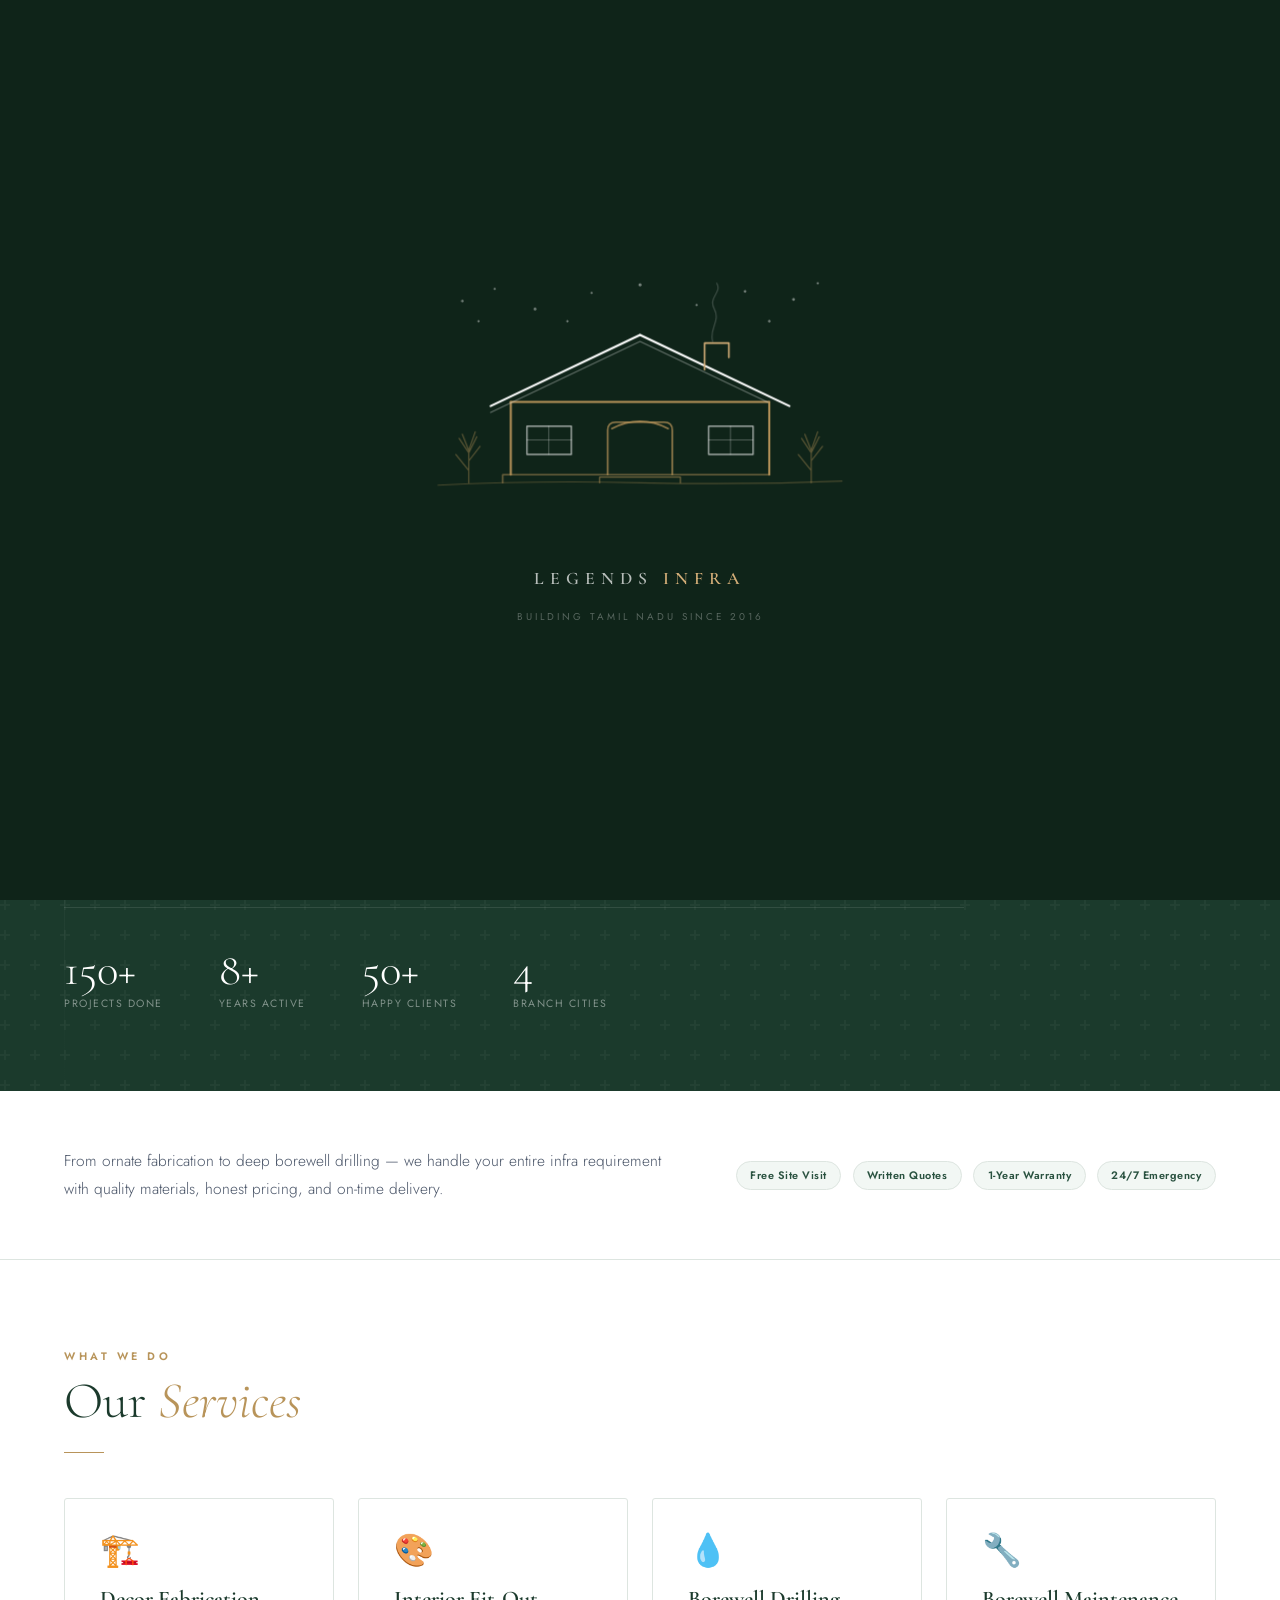
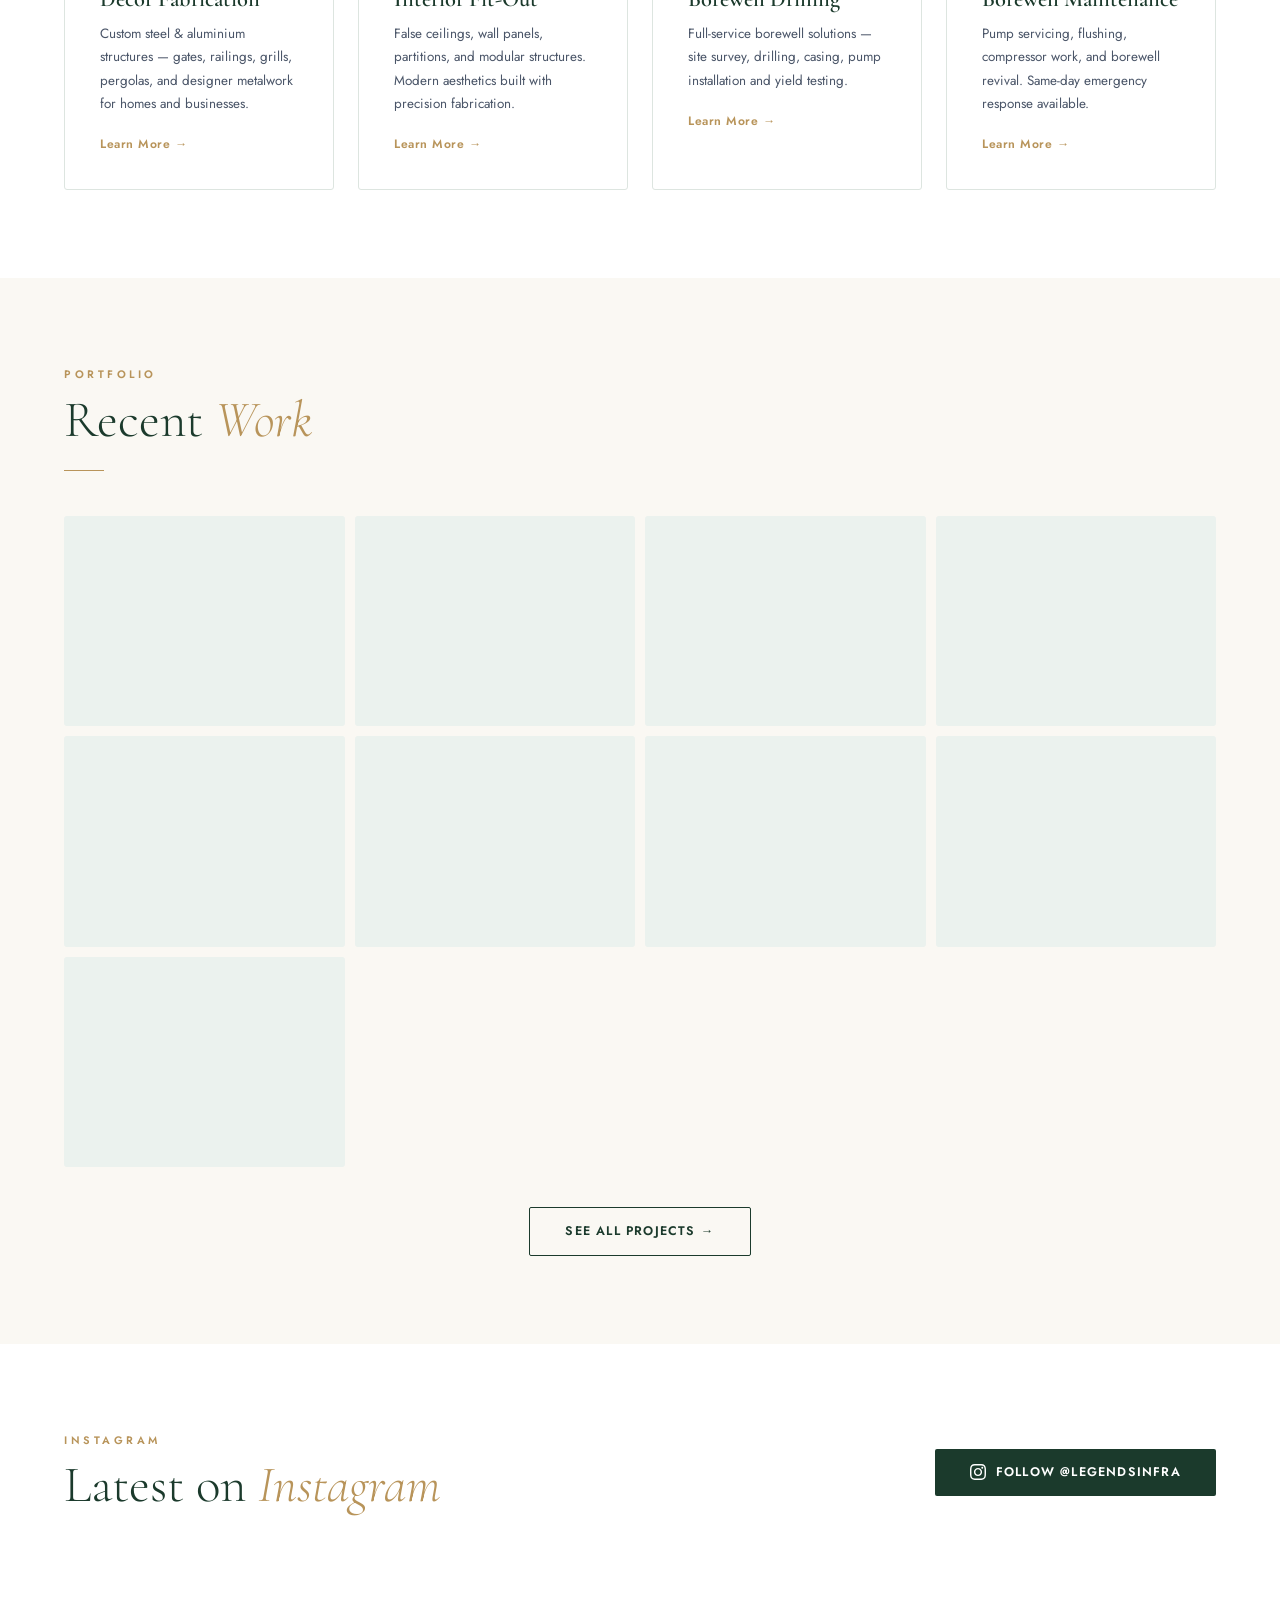
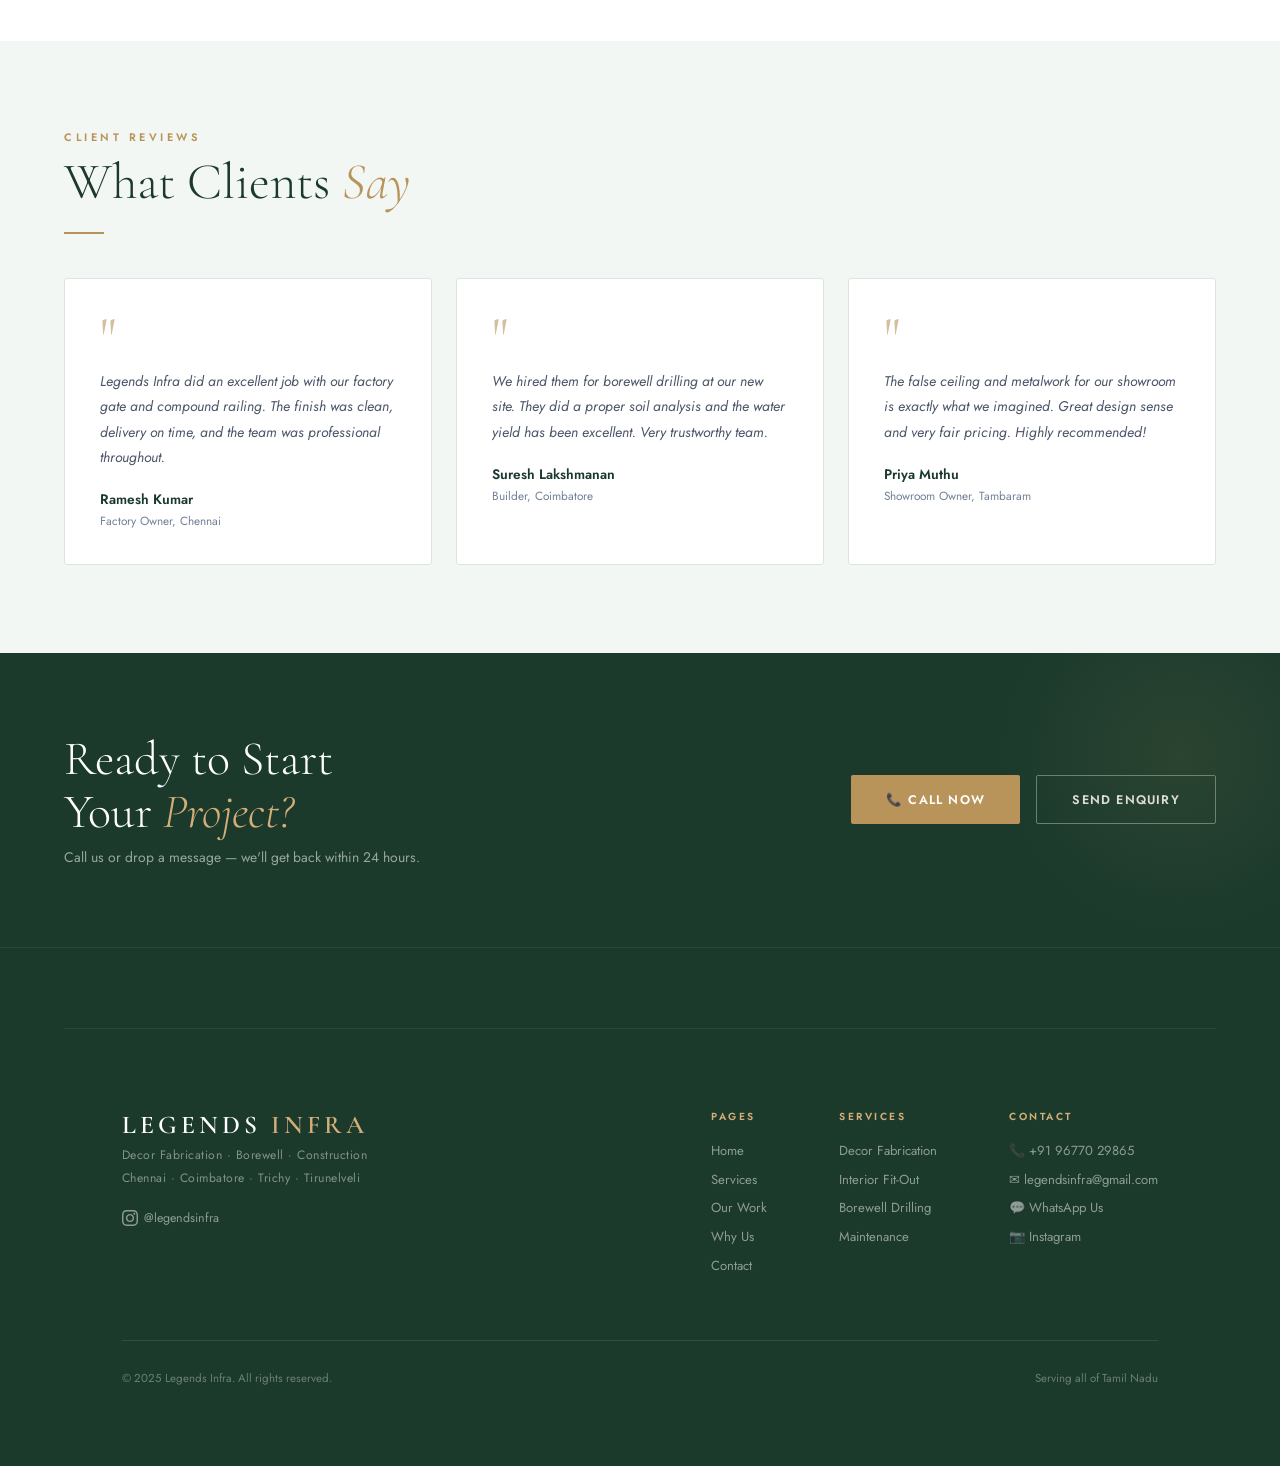
==== commit 646f94ca: "Add files via upload" ====
--- a/index.html
+++ b/index.html
@@ -62,55 +62,55 @@
 
 /* Ground */
 #l-ground   { --len:520; stroke:rgba(184,148,90,.35); stroke-width:1.5;
-              animation:draw 0.4s 0.1s ease forwards; }
+              animation:draw 0.3s 0.08s ease forwards; }
 /* Foundation */
 #l-found    { --len:340; stroke:rgba(184,148,90,.55); stroke-width:2;
-              animation:draw 0.45s 0.4s ease forwards; }
+              animation:draw 0.35s 0.3s ease forwards; }
 /* Main walls */
 #l-wall-l   { --len:200; stroke:#B8945A; stroke-width:2.5;
-              animation:draw 0.4s 0.75s ease forwards; }
+              animation:draw 0.3s 0.56s ease forwards; }
 #l-wall-r   { --len:200; stroke:#B8945A; stroke-width:2.5;
-              animation:draw 0.4s 0.9s ease forwards; }
+              animation:draw 0.3s 0.68s ease forwards; }
 #l-wall-top { --len:340; stroke:#B8945A; stroke-width:2.5;
-              animation:draw 0.35s 1.1s ease forwards; }
+              animation:draw 0.27s 0.82s ease forwards; }
 /* Roof */
 #l-roof-l   { --len:280; stroke:#fff; stroke-width:2.5;
-              animation:draw 0.4s 1.35s ease forwards; }
+              animation:draw 0.3s 1.01s ease forwards; }
 #l-roof-r   { --len:280; stroke:#fff; stroke-width:2.5;
-              animation:draw 0.4s 1.55s ease forwards; }
+              animation:draw 0.3s 1.16s ease forwards; }
 #l-roof-ovh { --len:380; stroke:rgba(255,255,255,.35); stroke-width:1.5;
-              animation:draw 0.3s 1.8s ease forwards; }
+              animation:draw 0.22s 1.35s ease forwards; }
 /* Chimney */
 #l-chim     { --len:220; stroke:#D4AE78; stroke-width:2;
-              animation:draw 0.3s 2.0s ease forwards; }
+              animation:draw 0.22s 1.5s ease forwards; }
 /* Door */
 #l-door     { --len:320; stroke:rgba(184,148,90,.8); stroke-width:2;
-              animation:draw 0.35s 2.2s ease forwards; }
+              animation:draw 0.26s 1.65s ease forwards; }
 /* Windows */
 #l-win-l    { --len:240; stroke:rgba(255,255,255,.6); stroke-width:1.8;
-              animation:draw 0.3s 2.45s ease forwards; }
+              animation:draw 0.22s 1.84s ease forwards; }
 #l-win-r    { --len:240; stroke:rgba(255,255,255,.6); stroke-width:1.8;
-              animation:draw 0.3s 2.6s ease forwards; }
+              animation:draw 0.22s 1.95s ease forwards; }
 /* Window crosses */
 #l-winx-l   { --len:120; stroke:rgba(255,255,255,.35); stroke-width:1;
-              animation:draw 0.2s 2.75s ease forwards; }
+              animation:draw 0.15s 2.06s ease forwards; }
 #l-winx-r   { --len:120; stroke:rgba(255,255,255,.35); stroke-width:1;
-              animation:draw 0.2s 2.85s ease forwards; }
+              animation:draw 0.15s 2.14s ease forwards; }
 /* Porch step */
 #l-step     { --len:180; stroke:rgba(184,148,90,.6); stroke-width:1.5;
-              animation:draw 0.25s 2.95s ease forwards; }
+              animation:draw 0.19s 2.21s ease forwards; }
 /* Smoke puffs */
 #l-smoke    { --len:300; stroke:rgba(255,255,255,.2); stroke-width:1.5;
               stroke-dasharray:6 8;
-              animation:draw 0.5s 3.1s ease forwards; }
+              animation:draw 0.38s 2.33s ease forwards; }
 /* Trees */
 #l-tree-l   { --len:400; stroke:rgba(184,148,90,.45); stroke-width:1.5;
-              animation:draw 0.4s 3.3s ease forwards; }
+              animation:draw 0.3s 2.48s ease forwards; }
 #l-tree-r   { --len:400; stroke:rgba(184,148,90,.45); stroke-width:1.5;
-              animation:draw 0.4s 3.45s ease forwards; }
+              animation:draw 0.3s 2.59s ease forwards; }
 /* Stars / dots */
 #l-stars    { stroke:rgba(255,255,255,.3); stroke-width:1;
-              animation:loaderFade .6s 3.6s ease forwards; opacity:0; }
+              animation:loaderFade .5s 2.7s ease forwards; opacity:0; }
 
 @keyframes draw {
   to { stroke-dashoffset:0; }
@@ -123,14 +123,14 @@
   letter-spacing:6px; color:rgba(255,255,255,.7);
   text-transform:uppercase;
   opacity:0;
-  animation:loaderFade .8s 3.7s forwards;
+  animation:loaderFade .6s 2.78s forwards;
 }
 .loader-logo span { color:var(--brass-l); }
 .loader-tagline {
   font-size:.62rem; color:rgba(255,255,255,.3);
   letter-spacing:3px; text-transform:uppercase;
   opacity:0; margin-top:-.8rem;
-  animation:loaderFade .8s 3.9s forwards;
+  animation:loaderFade .6s 2.93s forwards;
 }
 
 @keyframes loaderFade { to { opacity:1; } }
@@ -558,7 +558,6 @@
   justify-content:center; padding:8rem 5% 5rem;
   position:relative; overflow:hidden;
   background:var(--green);
-  cursor:none;
 }
 .hero-texture {
   position:absolute; inset:0; opacity:.035;
@@ -576,45 +575,6 @@
   pointer-events:none;
 }
 .hero-content { position:relative; z-index:2; max-width:900px; }
-
-/* ── CUSTOM CURSOR ── */
-#heroCursor {
-  position:fixed; z-index:9990;
-  pointer-events:none;
-  width:10px; height:10px; border-radius:50%;
-  background:var(--brass-l);
-  transform:translate(-50%,-50%);
-  transition:width .35s ease, height .35s ease, opacity .3s ease, background .3s ease;
-  opacity:0;
-}
-#heroCursor.visible { opacity:1; }
-#heroCursor.hovering {
-  width:56px; height:56px;
-  background:rgba(184,148,90,.15);
-  border:1px solid rgba(184,148,90,.45);
-}
-
-/* ── IMAGE FOLLOWER ── */
-#heroImgFollower {
-  position:fixed; z-index:9985;
-  pointer-events:none;
-  width:280px; height:190px;
-  border-radius:2px; overflow:hidden;
-  transform:translate(-50%,-62%) rotate(-2deg);
-  opacity:0;
-  transition:opacity .45s cubic-bezier(.4,0,.2,1),
-             transform .6s cubic-bezier(.4,0,.2,1);
-  box-shadow:0 24px 70px rgba(0,0,0,.45);
-  will-change:transform,opacity;
-}
-#heroImgFollower.visible {
-  opacity:1;
-  transform:translate(-50%,-62%) rotate(0deg);
-}
-#heroImgFollower img {
-  width:100%; height:100%; object-fit:cover; display:block;
-  transition:opacity .3s;
-}
 
 .hero-badge {
   display:inline-flex; align-items:center; gap:.6rem;
@@ -627,15 +587,18 @@
   animation:heroFadeUp .8s .2s cubic-bezier(.4,0,.2,1) forwards;
 }
 
-/* ── HEADLINE — hoverable words ── */
+/* ── HEADLINE ── */
 .hero h1 {
   font-family:'Cormorant Garamond',serif;
   font-weight:300;
-  font-size:clamp(3.8rem,9.5vw,8.2rem);
-  line-height:.96; color:#fff; margin-bottom:1.8rem;
+  font-size:clamp(3.4rem,8vw,6.8rem);
+  line-height:.98; color:#fff; margin-bottom:1.8rem;
 }
 .hero-line-wrap {
   display:block; overflow:hidden; line-height:1.05;
+}
+.hero-line-wrap-paint {
+  overflow:visible; padding-bottom:1.4rem;
 }
 .hero-line-1 {
   display:block;
@@ -652,14 +615,37 @@
   opacity:0; transform:translateY(100%);
   animation:heroLineUp 1s .7s cubic-bezier(.4,0,.2,1) forwards;
 }
-/* hoverable word */
-.hw {
-  display:inline; cursor:none;
-  transition:color .4s ease;
-  position:relative;
-}
-.hw.brass-word { color:var(--brass-l); font-style:italic; }
-.hw:hover { color:var(--brass-l); }
+.hero-line-4 {
+  display:block;
+  opacity:0; transform:translateY(100%);
+  animation:heroLineUp 1s .85s cubic-bezier(.4,0,.2,1) forwards;
+}
+
+/* ── "Coloring Lives" paint effect ── */
+.paint-word {
+  position:relative; display:inline-block;
+  background:linear-gradient(90deg,#E8743B 0%,#D4AE78 22%,#3D7057 45%,#4A7BA6 68%,#C2547A 88%,#E8743B 100%);
+  background-size:300% 100%;
+  -webkit-background-clip:text; background-clip:text; color:transparent;
+  animation:paintShift 9s ease-in-out infinite;
+}
+.paint-drip {
+  position:absolute; bottom:-16px; width:7px;
+  border-radius:0 0 50% 50%;
+  opacity:.9;
+}
+.paint-drip:nth-child(1) { left:4%;  height:20px; background:#E8743B; animation:dripFall 3.6s ease-in-out infinite; }
+.paint-drip:nth-child(2) { left:38%; height:30px; background:#4A7BA6; animation:dripFall 3.6s ease-in-out infinite .9s; }
+.paint-drip:nth-child(3) { left:74%; height:18px; background:#C2547A; animation:dripFall 3.6s ease-in-out infinite 1.8s; }
+
+@keyframes paintShift {
+  0%,100% { background-position:0% 50%; }
+  50%     { background-position:100% 50%; }
+}
+@keyframes dripFall {
+  0%,100% { transform:scaleY(.7) translateY(0); opacity:.7; }
+  50%     { transform:scaleY(1) translateY(6px); opacity:1; }
+}
 
 @keyframes heroFadeUp {
   to { opacity:1; transform:translateY(0); }
@@ -1284,10 +1270,6 @@
   <div class="loader-logo">LEGENDS <span>INFRA</span></div>
   <div class="loader-tagline">Building Tamil Nadu Since 2016</div>
 </div>
-
-<!-- ═══════════════ HERO CURSOR & IMAGE FOLLOWER ═══════════════ -->
-<div id="heroCursor"></div>
-<div id="heroImgFollower"><img id="heroImgEl" src="" alt=""/></div>
 
 <!-- ═══════════════ PROGRESS LINE ═══════════════ -->
 <div id="progressLine"></div>
@@ -1332,20 +1314,17 @@
       <div class="hero-badge">⚙ Trusted Infra Partner · Tamil Nadu</div>
       <h1>
         <span class="hero-line-wrap">
-          <span class="hero-line-1">
-            <span class="hw" data-img="https://images.unsplash.com/photo-1504307651254-35680f356dfd?w=800&q=85">We</span>
-            <span class="hw" data-img="https://images.unsplash.com/photo-1541888946425-d81bb19240f5?w=800&q=85"> Build</span>
-          </span>
+          <span class="hero-line-1">Crafting</span>
         </span>
         <span class="hero-line-wrap">
-          <span class="hero-line-2">
-            <span class="hw brass-word" data-img="https://images.unsplash.com/photo-1572120360610-d971b9d7767c?w=800&q=85">Legends</span>
-          </span>
+          <span class="hero-line-2">Structures,</span>
         </span>
         <span class="hero-line-wrap">
-          <span class="hero-line-3">
-            <span class="hw" data-img="https://images.unsplash.com/photo-1581094271901-8022df4466f9?w=800&q=85">In</span>
-            <span class="hw" data-img="https://images.unsplash.com/photo-1590736969955-71cc94901144?w=800&q=85"> Steel</span>
+          <span class="hero-line-3">Coloring</span>
+        </span>
+        <span class="hero-line-wrap hero-line-wrap-paint">
+          <span class="hero-line-4">
+            <span class="paint-word">Lives<span class="paint-drip"></span><span class="paint-drip"></span><span class="paint-drip"></span></span>
           </span>
         </span>
       </h1>
@@ -1372,10 +1351,6 @@
           <div class="lbl">Branch Cities</div>
         </div>
       </div>
-    </div>
-    <!-- hint -->
-    <div style="position:absolute;bottom:2.5rem;left:5%;font-size:.68rem;color:rgba(255,255,255,.3);letter-spacing:2px;text-transform:uppercase;opacity:0;animation:heroFadeUp .8s 1.6s forwards">
-      Hover the words &nbsp;↑
     </div>
   </section>
 
@@ -2311,70 +2286,6 @@
   setTimeout(() => t.classList.remove('show'), 3500);
 }
 
-/* ── HERO CURSOR + IMAGE FOLLOWER ────────────────────── */
-document.addEventListener('DOMContentLoaded', function() {
-  const cursor    = document.getElementById('heroCursor');
-  const follower  = document.getElementById('heroImgFollower');
-  const imgEl     = document.getElementById('heroImgEl');
-  const hero      = document.getElementById('heroSection');
-
-  if (!cursor || !follower || !hero) return;
-
-  let mouseX = 0, mouseY = 0;
-  let followerX = 0, followerY = 0;
-  let currentSrc = '';
-  let rafId = null;
-
-  function lerp(a, b, t) { return a + (b - a) * t; }
-  function tick() {
-    followerX = lerp(followerX, mouseX, 0.1);
-    followerY = lerp(followerY, mouseY, 0.1);
-    follower.style.left = followerX + 'px';
-    follower.style.top  = followerY + 'px';
-    rafId = requestAnimationFrame(tick);
-  }
-
-  document.addEventListener('mousemove', (e) => {
-    mouseX = e.clientX;
-    mouseY = e.clientY;
-    cursor.style.left = e.clientX + 'px';
-    cursor.style.top  = e.clientY + 'px';
-  });
-
-  hero.addEventListener('mouseenter', () => {
-    cursor.classList.add('visible');
-    followerX = mouseX; followerY = mouseY;
-    if (!rafId) tick();
-  });
-
-  hero.addEventListener('mouseleave', () => {
-    cursor.classList.remove('visible', 'hovering');
-    follower.classList.remove('visible');
-    if (rafId) { cancelAnimationFrame(rafId); rafId = null; }
-  });
-
-  document.querySelectorAll('.hw').forEach(word => {
-    word.addEventListener('mouseenter', () => {
-      const src = word.dataset.img;
-      if (src) {
-        if (src !== currentSrc) {
-          imgEl.style.opacity = '0';
-          const tmp = new Image();
-          tmp.onload = () => { imgEl.src = src; imgEl.style.opacity = '1'; };
-          tmp.src = src;
-          currentSrc = src;
-        }
-        follower.classList.add('visible');
-        cursor.classList.add('hovering');
-      }
-    });
-    word.addEventListener('mouseleave', () => {
-      follower.classList.remove('visible');
-      cursor.classList.remove('hovering');
-    });
-  });
-});
-
 /* ── PORTFOLIO PAGE NAV COLOUR ───────────────────────── */
 function navTo(page) {
   navToCore(page);
@@ -2396,10 +2307,10 @@
 
 
 window.addEventListener('load', () => {
-  // House draws in ~3.9s, then hold a beat, then fade out
+  // House draws in ~3s, then hold a beat, then fade out
   setTimeout(() => {
     document.getElementById('loader').classList.add('done');
-  }, 4600);
+  }, 3500);
 });
 
 /* ── BACK BUTTON ──────────────────────────────────────── */
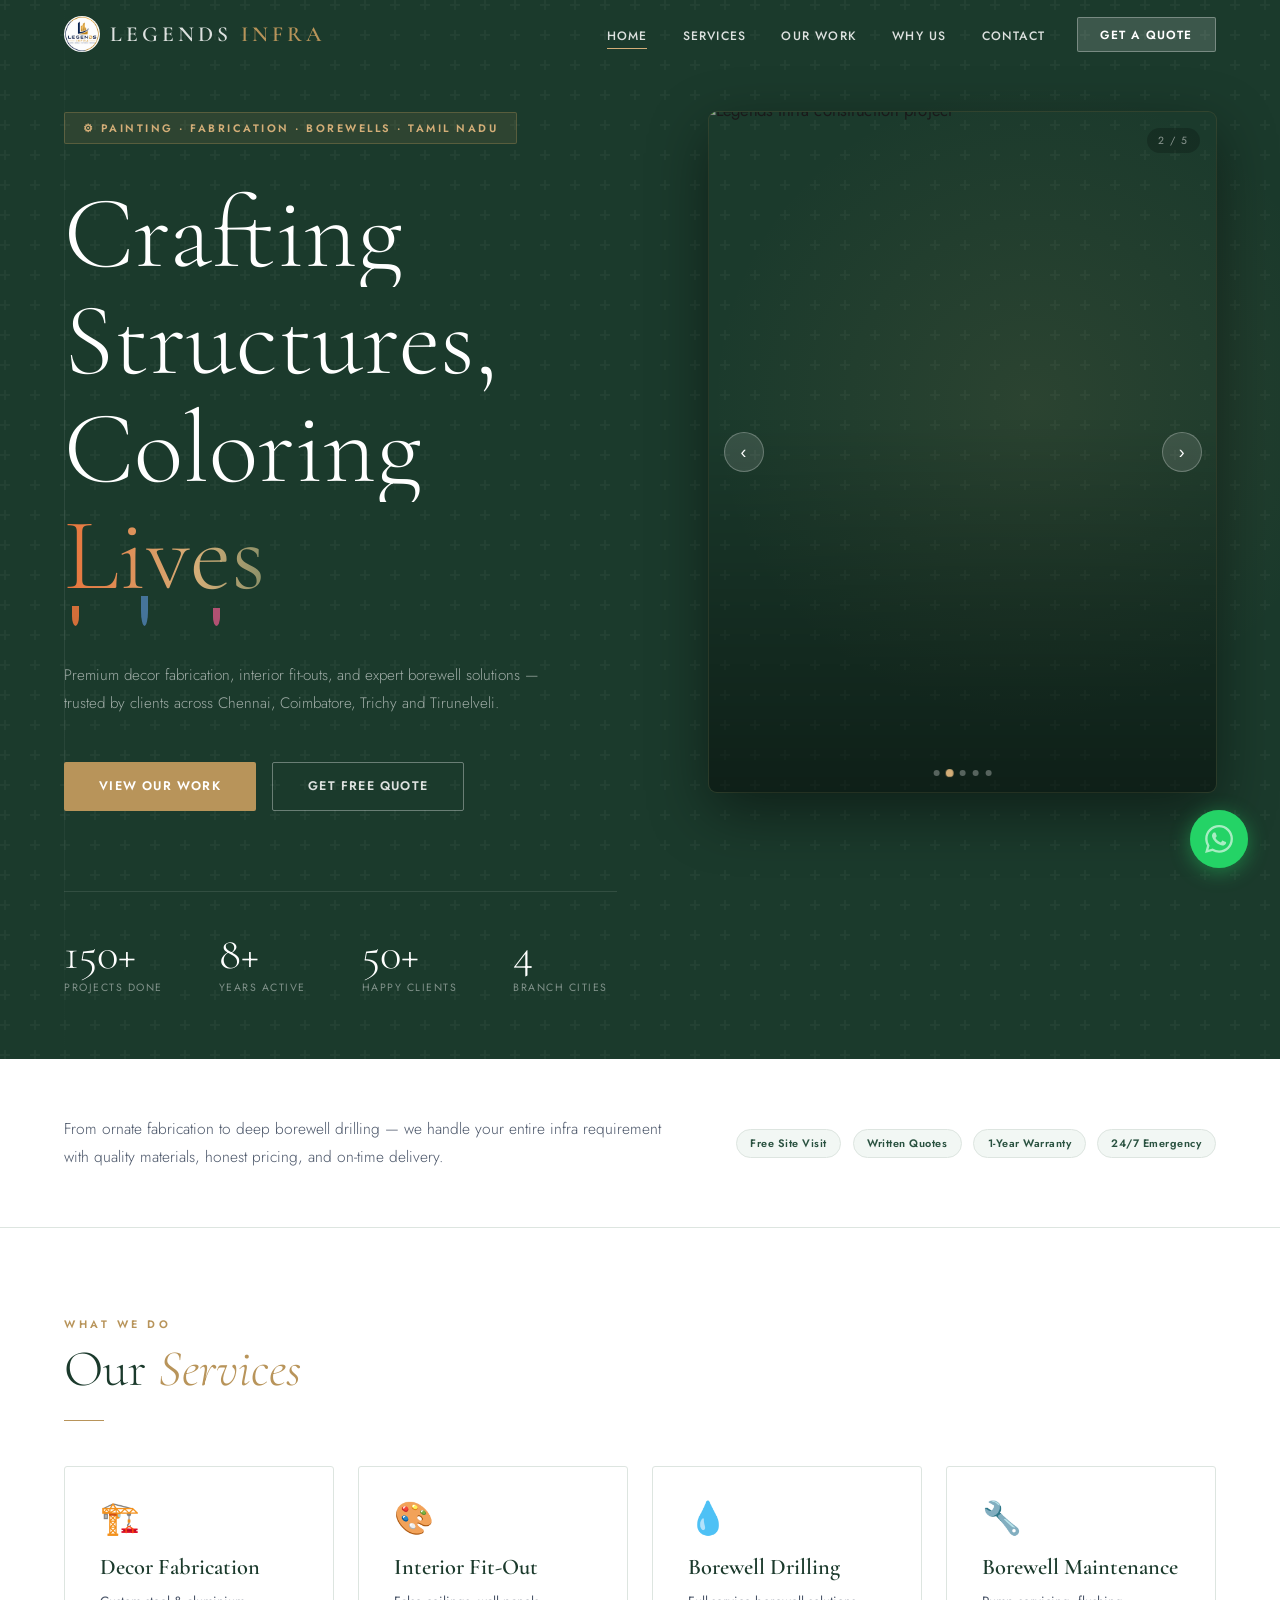
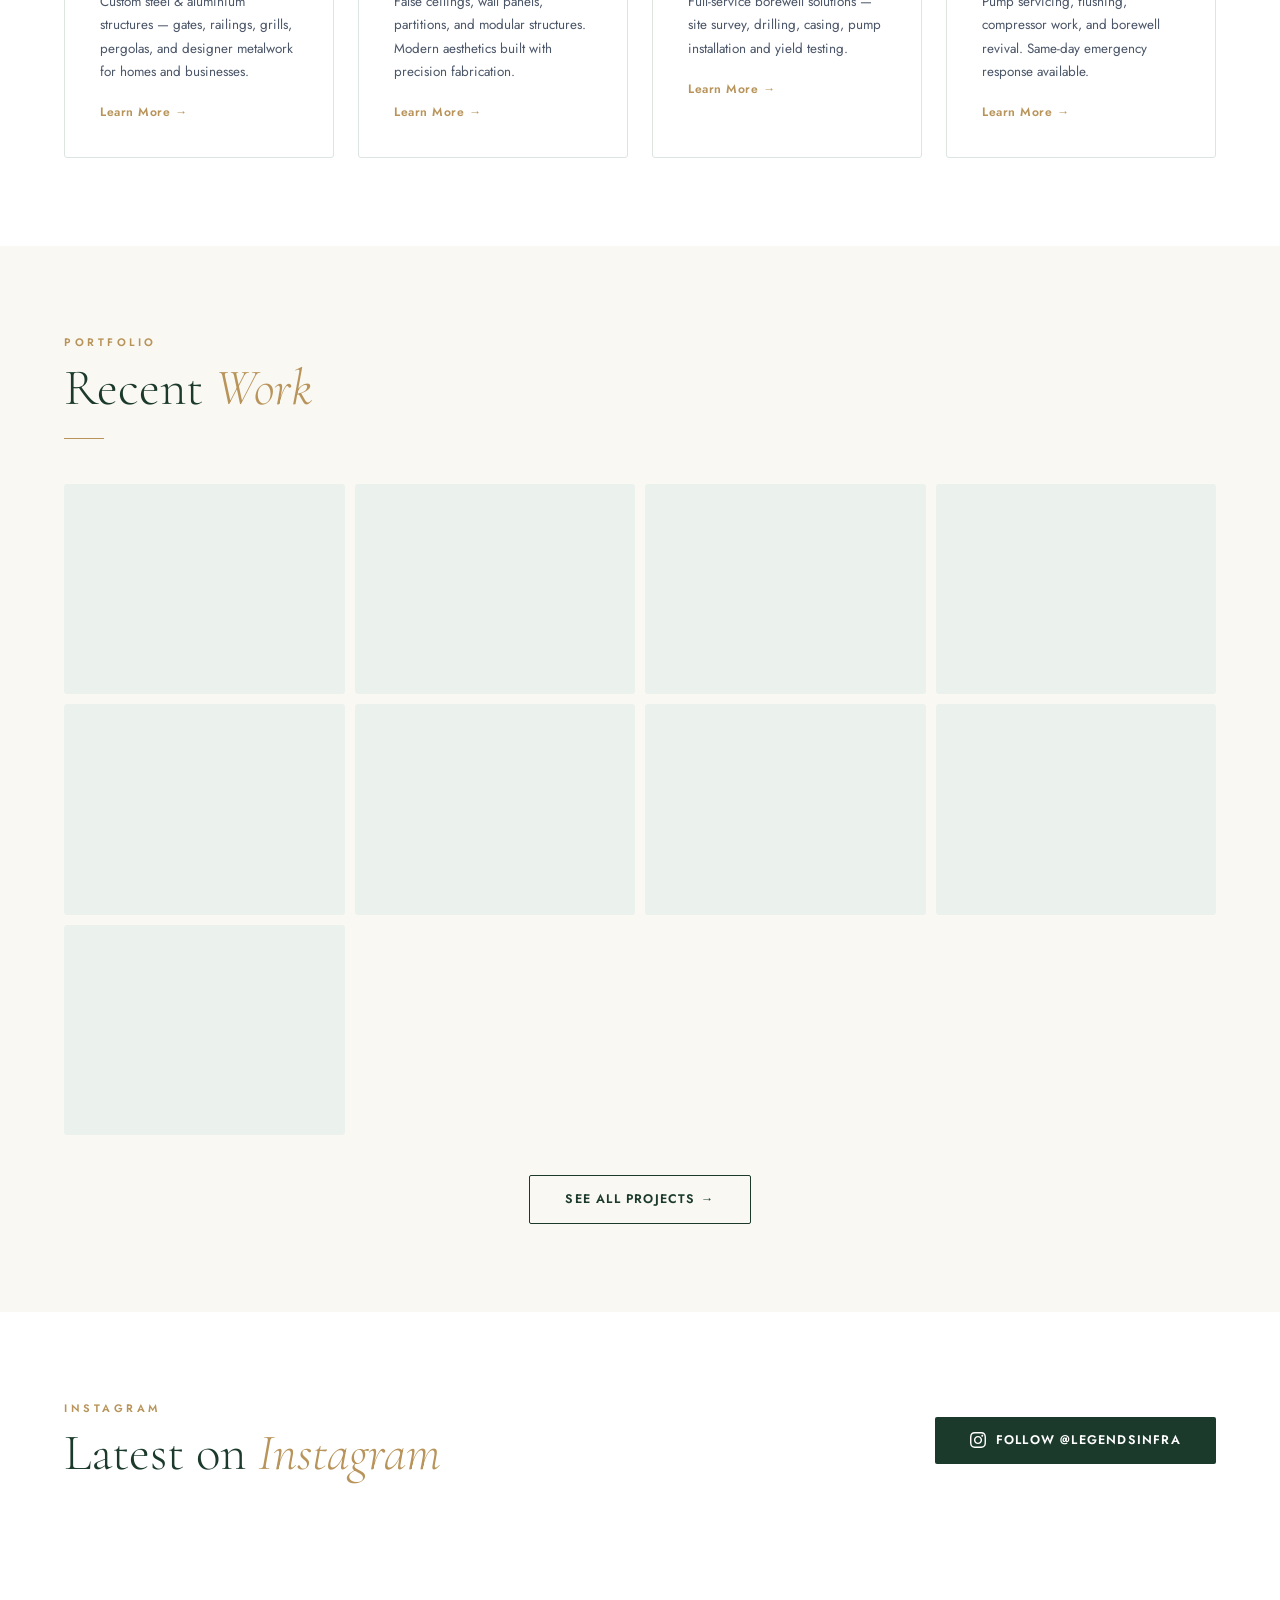
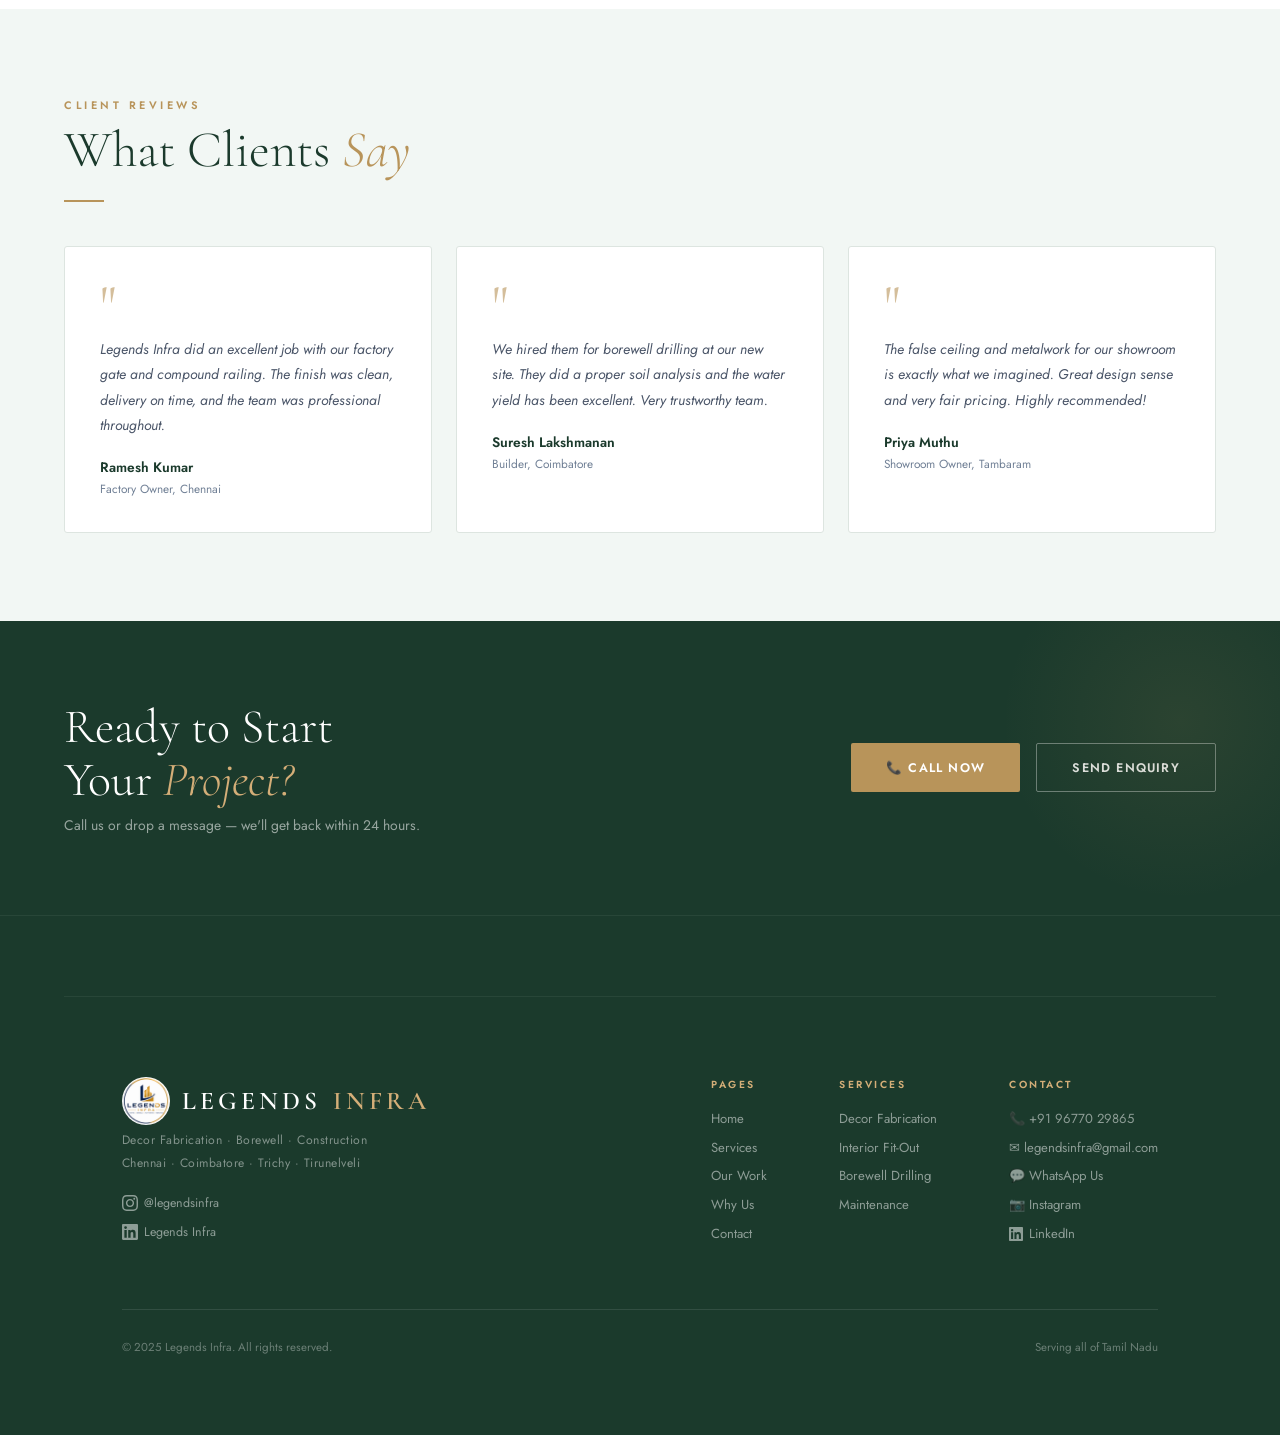
==== commit 282e02e1: "Add files via upload" ====
--- a/index.html
+++ b/index.html
@@ -3,8 +3,190 @@
 <head>
 <meta charset="UTF-8"/>
 <meta name="viewport" content="width=device-width,initial-scale=1.0"/>
-<title>Legends Infra – Decor Fabrication & Borewell Solutions, Tamil Nadu</title>
-<meta name="description" content="Premium decor fabrication, interior fit-outs, and expert borewell solutions across Chennai, Coimbatore, Trichy and Tirunelveli."/>
+
+<!-- ═══ PRIMARY SEO ═══ -->
+<title>Legends Infra – Painting, Fabrication & Borewell Services | Chennai, Mylapore, Tamil Nadu</title>
+<meta name="description" content="Legends Infra — painting contractors, decor fabrication, interior fit-outs, and borewell drilling across Chennai, Mylapore, Tambaram, Velachery, Coimbatore, Trichy and Tirunelveli. Free site visit. Written quotes. 1-year warranty."/>
+<meta name="keywords" content="painting contractors Chennai, painting contractors Mylapore, painting services Tamil Nadu, wall painting Chennai, interior painting Mylapore, exterior painting Chennai, painting work Tambaram, painting work Velachery, painting work Anna Nagar, fabrication work Chennai, fabrication contractors Mylapore, steel fabrication Chennai, decor fabrication Chennai, borewell drilling Tamil Nadu, interior fit-out Chennai, gate fabrication Chennai, false ceiling Chennai, compound wall fabrication Tamil Nadu, borewell maintenance Trichy, modular partition Tirunelveli, Legends Infra"/>
+<meta name="robots" content="index, follow"/>
+<link rel="icon" type="image/png" href="[data-uri]"/>
+<link rel="apple-touch-icon" href="[data-uri]"/>
+<meta name="author" content="Legends Infra"/>
+<link rel="canonical" href="https://legendsinfra.in/"/>
+
+<!-- ═══ OPEN GRAPH (WhatsApp / Facebook / LinkedIn previews) ═══ -->
+<meta property="og:type" content="website"/>
+<meta property="og:site_name" content="Legends Infra"/>
+<meta property="og:title" content="Legends Infra – Painting, Fabrication & Borewell Services | Chennai, Tamil Nadu"/>
+<meta property="og:description" content="Painting contractors, decor fabrication, interior fit-outs and borewell solutions across Chennai, Mylapore, Coimbatore, Trichy and Tirunelveli. Free site visit. 1-year warranty."/>
+<meta property="og:url" content="https://legendsinfra.in/"/>
+<meta property="og:image" content="https://res.cloudinary.com/dt1bws8fi/image/upload/w_1200,h_630,c_fill,q_auto,f_auto/work.jpg"/>
+<meta property="og:image:width" content="1200"/>
+<meta property="og:image:height" content="630"/>
+<meta property="og:locale" content="en_IN"/>
+
+<!-- ═══ TWITTER CARD ═══ -->
+<meta name="twitter:card" content="summary_large_image"/>
+<meta name="twitter:title" content="Legends Infra – Painting, Fabrication & Borewell Services | Chennai, Tamil Nadu"/>
+<meta name="twitter:description" content="Painting contractors, decor fabrication, and borewell solutions across Chennai, Mylapore and Tamil Nadu. Free site visit. Written quotes."/>
+<meta name="twitter:image" content="https://res.cloudinary.com/dt1bws8fi/image/upload/w_1200,h_630,c_fill,q_auto,f_auto/work.jpg"/>
+
+<!-- ═══ GEO TAGS ═══ -->
+<meta name="geo.region" content="IN-TN"/>
+<meta name="geo.placename" content="Mylapore, Chennai, Tamil Nadu, India"/>
+
+<!-- ═══ JSON-LD STRUCTURED DATA ═══ -->
+<script type="application/ld+json">
+{
+  "@context": "https://schema.org",
+  "@graph": [
+    {
+      "@type": "LocalBusiness",
+      "@id": "https://legendsinfra.in/#business",
+      "name": "Legends Infra",
+      "alternateName": "Legends Infrastructure",
+      "description": "Painting contractors, decor fabrication, interior fit-outs, borewell drilling and maintenance services across Chennai, Mylapore and Tamil Nadu.",
+      "url": "https://legendsinfra.in/",
+      "telephone": "+919677029865",
+      "email": "legendsinfra@gmail.com",
+      "sameAs": [
+        "https://www.instagram.com/legendsinfra/",
+        "https://www.linkedin.com/company/legends-infra/"
+      ],
+      "areaServed": [
+        { "@type": "City", "name": "Chennai" },
+        { "@type": "Place", "name": "Mylapore, Chennai" },
+        { "@type": "Place", "name": "Tambaram, Chennai" },
+        { "@type": "Place", "name": "Velachery, Chennai" },
+        { "@type": "Place", "name": "Anna Nagar, Chennai" },
+        { "@type": "Place", "name": "T. Nagar, Chennai" },
+        { "@type": "Place", "name": "Adyar, Chennai" },
+        { "@type": "Place", "name": "Chromepet, Chennai" },
+        { "@type": "City", "name": "Coimbatore" },
+        { "@type": "City", "name": "Trichy" },
+        { "@type": "City", "name": "Tirunelveli" }
+      ],
+      "serviceArea": {
+        "@type": "State",
+        "name": "Tamil Nadu"
+      },
+      "openingHoursSpecification": [
+        {
+          "@type": "OpeningHoursSpecification",
+          "dayOfWeek": ["Monday","Tuesday","Wednesday","Thursday","Friday","Saturday"],
+          "opens": "08:00",
+          "closes": "19:00"
+        }
+      ],
+      "aggregateRating": {
+        "@type": "AggregateRating",
+        "ratingValue": "4.8",
+        "reviewCount": "50"
+      },
+      "image": "https://res.cloudinary.com/dt1bws8fi/image/upload/w_1200,q_auto,f_auto/work.jpg",
+      "priceRange": "₹₹",
+      "currenciesAccepted": "INR",
+      "paymentAccepted": "Cash, Bank Transfer, UPI",
+      "foundingDate": "2016",
+      "numberOfEmployees": { "@type": "QuantitativeValue", "value": "20" }
+    },
+    {
+      "@type": "Service",
+      "@id": "https://legendsinfra.in/#fabrication",
+      "name": "Decor Fabrication",
+      "description": "Custom steel and aluminium structures — gates, railings, grills, pergolas, and designer metalwork for homes and businesses across Tamil Nadu.",
+      "provider": { "@id": "https://legendsinfra.in/#business" },
+      "areaServed": { "@type": "State", "name": "Tamil Nadu" },
+      "serviceType": "Metal Fabrication"
+    },
+    {
+      "@type": "Service",
+      "@id": "https://legendsinfra.in/#interior",
+      "name": "Interior Fit-Out",
+      "description": "False ceilings, wall panels, partitions, and modular structures. Modern aesthetics built with precision fabrication.",
+      "provider": { "@id": "https://legendsinfra.in/#business" },
+      "areaServed": { "@type": "State", "name": "Tamil Nadu" },
+      "serviceType": "Interior Construction"
+    },
+    {
+      "@type": "Service",
+      "@id": "https://legendsinfra.in/#borewell",
+      "name": "Borewell Drilling",
+      "description": "Full-service borewell solutions — site survey, drilling, casing, pump installation and yield testing across Tamil Nadu.",
+      "provider": { "@id": "https://legendsinfra.in/#business" },
+      "areaServed": { "@type": "State", "name": "Tamil Nadu" },
+      "serviceType": "Borewell Drilling"
+    },
+    {
+      "@type": "Service",
+      "@id": "https://legendsinfra.in/#borewell-maintenance",
+      "name": "Borewell Maintenance",
+      "description": "Pump servicing, flushing, compressor work, and borewell revival. Same-day emergency response available.",
+      "provider": { "@id": "https://legendsinfra.in/#business" },
+      "areaServed": { "@type": "State", "name": "Tamil Nadu" },
+      "serviceType": "Borewell Maintenance"
+    },
+    {
+      "@type": "Service",
+      "@id": "https://legendsinfra.in/#painting",
+      "name": "Painting Services",
+      "description": "Professional interior and exterior painting services for homes, offices, factories and commercial spaces across Chennai, Mylapore, Tambaram, Velachery and Tamil Nadu. Premium paints, clean workmanship, on-time delivery.",
+      "provider": { "@id": "https://legendsinfra.in/#business" },
+      "areaServed": [
+        { "@type": "City", "name": "Chennai" },
+        { "@type": "Place", "name": "Mylapore, Chennai" },
+        { "@type": "Place", "name": "Tambaram, Chennai" },
+        { "@type": "Place", "name": "Velachery, Chennai" },
+        { "@type": "State", "name": "Tamil Nadu" }
+      ],
+      "serviceType": "Painting Contractor"
+    },
+    {
+      "@type": "WebSite",
+      "@id": "https://legendsinfra.in/#website",
+      "url": "https://legendsinfra.in/",
+      "name": "Legends Infra",
+      "publisher": { "@id": "https://legendsinfra.in/#business" }
+    },
+    {
+      "@type": "FAQPage",
+      "mainEntity": [
+        {
+          "@type": "Question",
+          "name": "Does Legends Infra offer free site visits?",
+          "acceptedAnswer": { "@type": "Answer", "text": "Yes, we offer a completely free site visit across Chennai, Coimbatore, Trichy and Tirunelveli. We come to your location, measure, and provide a detailed written quote at no charge." }
+        },
+        {
+          "@type": "Question",
+          "name": "What warranty does Legends Infra provide?",
+          "acceptedAnswer": { "@type": "Answer", "text": "All metal fabrication structures come with a 1-year warranty against structural defects. Submersible pump installations include a 6-month service warranty. Borewell drilling comes with a yield guarantee or re-drill at no extra charge." }
+        },
+        {
+          "@type": "Question",
+          "name": "Which areas does Legends Infra serve?",
+          "acceptedAnswer": { "@type": "Answer", "text": "Legends Infra serves all of Tamil Nadu with offices in Chennai (including Mylapore, Tambaram, Velachery, Anna Nagar, T. Nagar, Adyar and Chromepet), Coimbatore, Trichy and Tirunelveli." }
+        },
+        {
+          "@type": "Question",
+          "name": "Does Legends Infra provide borewell drilling services?",
+          "acceptedAnswer": { "@type": "Answer", "text": "Yes. We provide end-to-end borewell solutions including site survey, drilling up to 600+ feet, casing, pump installation, and ongoing maintenance. Emergency response available 24/7." }
+        },
+        {
+          "@type": "Question",
+          "name": "Does Legends Infra offer painting services in Chennai and Mylapore?",
+          "acceptedAnswer": { "@type": "Answer", "text": "Yes. Legends Infra provides professional interior and exterior painting services across Chennai including Mylapore, Tambaram, Velachery, Anna Nagar, T. Nagar, Adyar and Chromepet. Premium paints, clean workmanship, free site visit." }
+        },
+        {
+          "@type": "Question",
+          "name": "Who are the best painting contractors in Mylapore Chennai?",
+          "acceptedAnswer": { "@type": "Answer", "text": "Legends Infra is a trusted painting contractor serving Mylapore and all of Chennai. We offer interior painting, exterior painting, texture painting, and full property repainting with free site visits and written quotes." }
+        }
+      ]
+    }
+  ]
+}
+</script>
+
 <link rel="preconnect" href="https://fonts.googleapis.com"/>
 <link rel="preconnect" href="https://fonts.gstatic.com" crossorigin/>
 <link rel="stylesheet" href="https://fonts.googleapis.com/css2?family=Cormorant+Garamond:ital,wght@0,300;0,400;0,600;0,700;1,300;1,400&family=Jost:wght@300;400;500;600;700&display=swap"/>
@@ -41,98 +223,69 @@
   overflow-x:hidden;
 }
 
-/* ─── PAGE LOADER ─────────────────────────────────────── */
+/* ─── PAGE LOADER — Logo Reveal ───────────────────────── */
 #loader {
   position:fixed; inset:0; z-index:9999;
   background:#0f2419;
   display:flex; align-items:center; justify-content:center;
-  flex-direction:column; gap:2rem;
-  transition:opacity 1s ease, visibility 1s ease;
+  flex-direction:column; gap:1.4rem;
+  transition:opacity .65s ease, visibility .65s ease;
 }
 #loader.done { opacity:0; visibility:hidden; }
 
-/* SVG drawing lines */
-#houseSvg .draw {
+.loader-logo-wrap {
+  position:relative;
+  width:110px; height:110px;
+  opacity:0; transform:scale(.82);
+  animation:logoReveal .6s .08s cubic-bezier(.34,1.56,.64,1) forwards;
+}
+.loader-logo-wrap img {
+  width:110px; height:110px; border-radius:50%;
+  display:block;
+  animation:logoGlow .5s .55s ease forwards;
+}
+.loader-ring {
+  position:absolute; top:-8px; left:-8px;
+  width:126px; height:126px; pointer-events:none;
+}
+.loader-ring circle {
   fill:none;
+  stroke:url(#ringGrad);
+  stroke-width:2.5;
   stroke-linecap:round;
-  stroke-linejoin:round;
-  stroke-dasharray:var(--len,2000);
-  stroke-dashoffset:var(--len,2000);
-}
-
-/* Ground */
-#l-ground   { --len:520; stroke:rgba(184,148,90,.35); stroke-width:1.5;
-              animation:draw 0.3s 0.08s ease forwards; }
-/* Foundation */
-#l-found    { --len:340; stroke:rgba(184,148,90,.55); stroke-width:2;
-              animation:draw 0.35s 0.3s ease forwards; }
-/* Main walls */
-#l-wall-l   { --len:200; stroke:#B8945A; stroke-width:2.5;
-              animation:draw 0.3s 0.56s ease forwards; }
-#l-wall-r   { --len:200; stroke:#B8945A; stroke-width:2.5;
-              animation:draw 0.3s 0.68s ease forwards; }
-#l-wall-top { --len:340; stroke:#B8945A; stroke-width:2.5;
-              animation:draw 0.27s 0.82s ease forwards; }
-/* Roof */
-#l-roof-l   { --len:280; stroke:#fff; stroke-width:2.5;
-              animation:draw 0.3s 1.01s ease forwards; }
-#l-roof-r   { --len:280; stroke:#fff; stroke-width:2.5;
-              animation:draw 0.3s 1.16s ease forwards; }
-#l-roof-ovh { --len:380; stroke:rgba(255,255,255,.35); stroke-width:1.5;
-              animation:draw 0.22s 1.35s ease forwards; }
-/* Chimney */
-#l-chim     { --len:220; stroke:#D4AE78; stroke-width:2;
-              animation:draw 0.22s 1.5s ease forwards; }
-/* Door */
-#l-door     { --len:320; stroke:rgba(184,148,90,.8); stroke-width:2;
-              animation:draw 0.26s 1.65s ease forwards; }
-/* Windows */
-#l-win-l    { --len:240; stroke:rgba(255,255,255,.6); stroke-width:1.8;
-              animation:draw 0.22s 1.84s ease forwards; }
-#l-win-r    { --len:240; stroke:rgba(255,255,255,.6); stroke-width:1.8;
-              animation:draw 0.22s 1.95s ease forwards; }
-/* Window crosses */
-#l-winx-l   { --len:120; stroke:rgba(255,255,255,.35); stroke-width:1;
-              animation:draw 0.15s 2.06s ease forwards; }
-#l-winx-r   { --len:120; stroke:rgba(255,255,255,.35); stroke-width:1;
-              animation:draw 0.15s 2.14s ease forwards; }
-/* Porch step */
-#l-step     { --len:180; stroke:rgba(184,148,90,.6); stroke-width:1.5;
-              animation:draw 0.19s 2.21s ease forwards; }
-/* Smoke puffs */
-#l-smoke    { --len:300; stroke:rgba(255,255,255,.2); stroke-width:1.5;
-              stroke-dasharray:6 8;
-              animation:draw 0.38s 2.33s ease forwards; }
-/* Trees */
-#l-tree-l   { --len:400; stroke:rgba(184,148,90,.45); stroke-width:1.5;
-              animation:draw 0.3s 2.48s ease forwards; }
-#l-tree-r   { --len:400; stroke:rgba(184,148,90,.45); stroke-width:1.5;
-              animation:draw 0.3s 2.59s ease forwards; }
-/* Stars / dots */
-#l-stars    { stroke:rgba(255,255,255,.3); stroke-width:1;
-              animation:loaderFade .5s 2.7s ease forwards; opacity:0; }
-
-@keyframes draw {
-  to { stroke-dashoffset:0; }
-}
-
-/* Logo below SVG */
+  stroke-dasharray:392;
+  stroke-dashoffset:392;
+  transform-origin:63px 63px;
+  transform:rotate(-90deg);
+  animation:ringDraw .85s .45s cubic-bezier(.4,0,.2,1) forwards;
+}
 .loader-logo {
   font-family:'Cormorant Garamond',serif;
-  font-size:1.1rem; font-weight:600;
-  letter-spacing:6px; color:rgba(255,255,255,.7);
+  font-size:1.05rem; font-weight:600;
+  letter-spacing:6px; color:rgba(255,255,255,.75);
   text-transform:uppercase;
-  opacity:0;
-  animation:loaderFade .6s 2.78s forwards;
+  opacity:0; transform:translateY(7px);
+  animation:logoTextUp .45s 1.1s cubic-bezier(.4,0,.2,1) forwards;
 }
 .loader-logo span { color:var(--brass-l); }
 .loader-tagline {
-  font-size:.62rem; color:rgba(255,255,255,.3);
+  font-size:.6rem; color:rgba(255,255,255,.3);
   letter-spacing:3px; text-transform:uppercase;
-  opacity:0; margin-top:-.8rem;
-  animation:loaderFade .6s 2.93s forwards;
-}
-
+  opacity:0; margin-top:-.55rem; transform:translateY(7px);
+  animation:logoTextUp .45s 1.22s cubic-bezier(.4,0,.2,1) forwards;
+}
+@keyframes logoReveal {
+  to { opacity:1; transform:scale(1); }
+}
+@keyframes logoGlow {
+  to { box-shadow:0 0 32px rgba(184,148,90,.3); }
+}
+@keyframes ringDraw {
+  to { stroke-dashoffset:0; }
+}
+@keyframes logoTextUp {
+  to { opacity:1; transform:translateY(0); }
+}
 @keyframes loaderFade { to { opacity:1; } }
 
 /* ─── PROGRESS LINE ───────────────────────────────────── */
@@ -515,26 +668,7 @@
 .testi-name { font-size:.86rem; font-weight:600; color:var(--green); margin-top:1.2rem; }
 .testi-loc { font-size:.74rem; color:var(--text-l); margin-top:.15rem; }
 
-/* ─── WA FLOAT ────────────────────────────────────────── */
-.wa-float {
-  position:fixed; bottom:2rem; right:2rem;
-  width:52px; height:52px;
-  background:#25D366; border-radius:50%;
-  display:flex; align-items:center; justify-content:center;
-  font-size:1.4rem; text-decoration:none; z-index:150;
-  box-shadow:0 4px 20px rgba(37,211,102,.4);
-  transition:transform .4s cubic-bezier(.4,0,.2,1), box-shadow .4s;
-  animation:waPulse 3s 2s infinite;
-}
-.wa-float:hover {
-  transform:scale(1.1) translateY(-2px);
-  box-shadow:0 8px 32px rgba(37,211,102,.5);
-  animation:none;
-}
-@keyframes waPulse {
-  0%, 100% { box-shadow:0 4px 20px rgba(37,211,102,.4); }
-  50%       { box-shadow:0 4px 32px rgba(37,211,102,.65); }
-}
+/* ─── WA FLOAT — see bottom of CSS for updated styles ─── */
 
 /* ─── TOAST ───────────────────────────────────────────── */
 .toast {
@@ -554,10 +688,13 @@
 
 /* HERO */
 .hero {
-  min-height:100vh; display:flex; flex-direction:column;
-  justify-content:center; padding:8rem 5% 5rem;
+  min-height:100vh;
+  padding:7rem 5% 4rem;
   position:relative; overflow:hidden;
   background:var(--green);
+  display:flex; align-items:flex-start;
+  justify-content:space-between;
+  gap:4rem;
 }
 .hero-texture {
   position:absolute; inset:0; opacity:.035;
@@ -574,7 +711,11 @@
   width:1px; background:linear-gradient(to bottom, transparent, rgba(255,255,255,.08) 40%, rgba(255,255,255,.08) 60%, transparent);
   pointer-events:none;
 }
-.hero-content { position:relative; z-index:2; max-width:900px; }
+.hero-content {
+  position:relative; z-index:3;
+  flex:0 0 48%;
+  max-width:48%;
+}
 
 .hero-badge {
   display:inline-flex; align-items:center; gap:.6rem;
@@ -660,6 +801,105 @@
   font-weight:300;
   opacity:0; transform:translateY(16px);
   animation:heroFadeUp .8s .85s cubic-bezier(.4,0,.2,1) forwards;
+}
+
+/* ─── HERO SLIDESHOW ───────────────────────────────────── */
+.hero-slides {
+  flex:0 0 44%;
+  max-width:44%;
+  height:calc(100vh - 11rem);
+  max-height:680px;
+  min-height:420px;
+  position:relative; z-index:2;
+  border-radius:8px;
+  overflow:hidden;
+  opacity:0;
+  animation:heroFadeUp .9s 1.3s cubic-bezier(.4,0,.2,1) forwards;
+  box-shadow:0 20px 60px rgba(0,0,0,.45), 0 0 0 1px rgba(184,148,90,.18);
+}
+.hero-slides::before {
+  content:'';
+  position:absolute; inset:0; z-index:2;
+  background:linear-gradient(to top,
+    rgba(0,0,0,.45) 0%,
+    transparent 55%);
+  pointer-events:none;
+}
+/* no extra overlay needed */
+
+/* Individual slide */
+.hs-slide {
+  position:absolute; inset:0;
+  opacity:0;
+  transition:opacity .4s cubic-bezier(.4,0,.2,1);
+}
+.hs-slide.active { opacity:1; }
+.hs-slide img {
+  width:100%; height:100%;
+  object-fit:cover; object-position:center;
+  display:block;
+  transition:transform 3s ease;
+}
+.hs-slide.active img { transform:scale(1.04); }
+.hs-slide:not(.active) img { transform:scale(1); }
+
+/* Arrow buttons */
+.hs-arrow {
+  position:absolute; top:50%; z-index:4;
+  transform:translateY(-50%);
+  width:40px; height:40px; border-radius:50%;
+  background:rgba(255,255,255,.12);
+  border:1px solid rgba(255,255,255,.25);
+  color:#fff; font-size:1.1rem; cursor:pointer;
+  display:flex; align-items:center; justify-content:center;
+  transition:background .3s, border-color .3s, transform .3s;
+  backdrop-filter:blur(6px);
+}
+.hs-arrow:hover {
+  background:rgba(184,148,90,.35);
+  border-color:rgba(184,148,90,.6);
+  transform:translateY(-50%) scale(1.08);
+}
+.hs-prev { left:.9rem; }
+.hs-next { right:.9rem; }
+
+/* Dot indicators */
+.hs-dots {
+  position:absolute; bottom:1rem; left:50%;
+  transform:translateX(-50%);
+  display:flex; gap:.45rem; z-index:4;
+}
+.hs-dot {
+  width:6px; height:6px; border-radius:50%;
+  background:rgba(255,255,255,.3);
+  cursor:pointer;
+  transition:background .3s, transform .3s;
+}
+.hs-dot.active {
+  background:var(--brass-l);
+  transform:scale(1.3);
+}
+
+/* Slide counter badge */
+.hs-counter {
+  position:absolute; top:1rem; right:1rem; z-index:4;
+  font-size:.65rem; color:rgba(255,255,255,.5);
+  letter-spacing:1.5px; font-family:'Jost',sans-serif;
+  background:rgba(0,0,0,.2); backdrop-filter:blur(4px);
+  padding:.3rem .7rem; border-radius:20px;
+}
+
+/* ─── RESPONSIVE — stack on mobile ──────────────────────── */
+@media(max-width:900px) {
+  .hero { flex-direction:column; gap:2rem; }
+  .hero-content { flex:unset; max-width:100%; }
+  .hero-slides {
+    flex:unset; max-width:100%; width:100%;
+    height:260px; min-height:unset;
+  }
+}
+@media(max-width:600px) {
+  .hero-slides { height:210px; }
 }
 .hero-btns {
   display:flex; gap:1rem; flex-wrap:wrap; margin-bottom:5rem;
@@ -1158,117 +1398,62 @@
   .hero-stats { gap:1.5rem; }
   section { padding:4rem 5%; }
 }
+
+/* ─── WHATSAPP FLOAT BUTTON ───────────────────────────── */
+.wa-float {
+  position:fixed; bottom:2rem; right:2rem;
+  width:58px; height:58px; border-radius:50%;
+  background:#25D366;
+  display:flex; align-items:center; justify-content:center;
+  z-index:500; text-decoration:none;
+  box-shadow:0 4px 20px rgba(37,211,102,.45);
+  transition:transform .3s ease, box-shadow .3s ease;
+}
+.wa-float:hover {
+  transform:scale(1.1) translateY(-2px);
+  box-shadow:0 8px 30px rgba(37,211,102,.55);
+}
+.wa-pulse {
+  position:absolute; width:100%; height:100%;
+  border-radius:50%;
+  background:rgba(37,211,102,.4);
+  animation:waPulse 2.2s ease-out infinite;
+  pointer-events:none;
+}
+@keyframes waPulse {
+  0%   { transform:scale(1);   opacity:.7; }
+  70%  { transform:scale(1.55); opacity:0; }
+  100% { transform:scale(1.55); opacity:0; }
+}
+@media(max-width:480px) {
+  .wa-float { bottom:1.2rem; right:1.2rem; width:52px; height:52px; }
+}
 </style>
 </head>
 <body>
 
 <!-- ═══════════════ PAGE LOADER ═══════════════ -->
 <div id="loader">
-  <svg id="houseSvg" viewBox="0 0 520 320" width="420" height="260"
-       xmlns="http://www.w3.org/2000/svg" style="overflow:visible">
-
-    <!-- Stars background -->
-    <g id="l-stars" fill="rgba(255,255,255,.4)">
-      <circle cx="40"  cy="30"  r="1.2"/><circle cx="80"  cy="15"  r="1"/>
-      <circle cx="130" cy="40"  r="1.4"/><circle cx="200" cy="20"  r="1"/>
-      <circle cx="260" cy="10"  r="1.5"/><circle cx="330" cy="35"  r="1"/>
-      <circle cx="390" cy="18"  r="1.2"/><circle cx="450" cy="28"  r="1.4"/>
-      <circle cx="480" cy="8"   r="1"/><circle cx="60"  cy="55"  r="1"/>
-      <circle cx="420" cy="55"  r="1.2"/><circle cx="170" cy="55"  r="1"/>
-    </g>
-
-    <!-- Ground line -->
-    <path id="l-ground" class="draw"
-      d="M 10 258 Q 130 252 260 255 Q 390 258 510 253"/>
-
-    <!-- Foundation / base -->
-    <path id="l-found" class="draw"
-      d="M 90 255 L 90 245 L 430 245 L 430 255"/>
-
-    <!-- Left wall -->
-    <path id="l-wall-l" class="draw"
-      d="M 100 245 L 100 155"/>
-
-    <!-- Right wall -->
-    <path id="l-wall-r" class="draw"
-      d="M 420 245 L 420 155"/>
-
-    <!-- Wall top -->
-    <path id="l-wall-top" class="draw"
-      d="M 100 155 L 420 155"/>
-
-    <!-- Roof left slope -->
-    <path id="l-roof-l" class="draw"
-      d="M 75 160 L 260 72"/>
-
-    <!-- Roof right slope -->
-    <path id="l-roof-r" class="draw"
-      d="M 445 160 L 260 72"/>
-
-    <!-- Roof overhang / soffit line -->
-    <path id="l-roof-ovh" class="draw"
-      d="M 75 168 L 260 80 L 445 168"/>
-
-    <!-- Chimney -->
-    <path id="l-chim" class="draw"
-      d="M 340 115 L 340 82 L 370 82 L 370 100"/>
-
-    <!-- Smoke -->
-    <path id="l-smoke" class="draw"
-      d="M 350 80 C 345 65 360 55 352 40 C 344 25 362 20 355 8"/>
-
-    <!-- Door -->
-    <path id="l-door" class="draw"
-      d="M 220 245 L 220 190 Q 220 180 230 180 L 290 180 Q 300 180 300 190 L 300 245"/>
-
-    <!-- Door arch top detail -->
-    <path id="l-door" class="draw"
-      d="M 225 188 Q 260 170 295 188"/>
-
-    <!-- Left window -->
-    <path id="l-win-l" class="draw"
-      d="M 120 220 L 120 185 L 175 185 L 175 220 L 120 220"/>
-
-    <!-- Right window -->
-    <path id="l-win-r" class="draw"
-      d="M 345 220 L 345 185 L 400 185 L 400 220 L 345 220"/>
-
-    <!-- Left window cross -->
-    <path id="l-winx-l" class="draw"
-      d="M 147 185 L 147 220 M 120 202 L 175 202"/>
-
-    <!-- Right window cross -->
-    <path id="l-winx-r" class="draw"
-      d="M 372 185 L 372 220 M 345 202 L 400 202"/>
-
-    <!-- Porch step -->
-    <path id="l-step" class="draw"
-      d="M 210 255 L 210 248 L 310 248 L 310 255"/>
-
-    <!-- Left tree trunk + branches -->
-    <path id="l-tree-l" class="draw"
-      d="M 48 255 L 48 215
-         M 48 240 L 32 220
-         M 48 228 L 62 210
-         M 48 218 L 36 200
-         M 48 218 L 58 198
-         M 48 215 L 40 195
-         M 48 215 L 56 192"/>
-
-    <!-- Right tree trunk + branches -->
-    <path id="l-tree-r" class="draw"
-      d="M 472 255 L 472 215
-         M 472 240 L 456 220
-         M 472 228 L 486 210
-         M 472 218 L 460 200
-         M 472 218 L 482 198
-         M 472 215 L 464 195
-         M 472 215 L 480 192"/>
-
+  <!-- Gold gradient for the ring -->
+  <svg width="0" height="0" style="position:absolute">
+    <defs>
+      <linearGradient id="ringGrad" x1="0%" y1="0%" x2="100%" y2="100%">
+        <stop offset="0%"   stop-color="#B8945A"/>
+        <stop offset="50%"  stop-color="#D4AE78"/>
+        <stop offset="100%" stop-color="#B8945A" stop-opacity="0.3"/>
+      </linearGradient>
+    </defs>
   </svg>
 
+  <div class="loader-logo-wrap">
+    <img src="[data-uri]" alt="Legends Infra" loading="eager"/>
+    <svg class="loader-ring" viewBox="0 0 126 126" xmlns="http://www.w3.org/2000/svg">
+      <circle cx="63" cy="63" r="60"/>
+    </svg>
+  </div>
+
   <div class="loader-logo">LEGENDS <span>INFRA</span></div>
-  <div class="loader-tagline">Building Tamil Nadu Since 2016</div>
+  <div class="loader-tagline">Painting · Fabrication · Borewells</div>
 </div>
 
 <!-- ═══════════════ PROGRESS LINE ═══════════════ -->
@@ -1276,7 +1461,7 @@
 
 <!-- ═══════════════ NAV ═══════════════ -->
 <nav id="mainNav" class="dark-hero">
-  <a class="nav-logo" onclick="navTo('home')">LEGENDS <span>INFRA</span></a>
+  <a class="nav-logo" onclick="navTo('home')" style="display:flex;align-items:center;gap:.6rem;"><img src="[data-uri]" alt="Legends Infra Logo" style="width:36px;height:36px;border-radius:50%;flex-shrink:0;" loading="eager"/>LEGENDS <span>INFRA</span></a>
   <ul class="nav-links" id="navLinks">
     <li><a onclick="navTo('home')"    id="nl-home">Home</a></li>
     <li><a onclick="navTo('services')" id="nl-services">Services</a></li>
@@ -1311,7 +1496,7 @@
     <div class="hero-glow"></div>
     <div class="hero-line"></div>
     <div class="hero-content">
-      <div class="hero-badge">⚙ Trusted Infra Partner · Tamil Nadu</div>
+      <div class="hero-badge">⚙ Painting · Fabrication · Borewells · Tamil Nadu</div>
       <h1>
         <span class="hero-line-wrap">
           <span class="hero-line-1">Crafting</span>
@@ -1352,6 +1537,21 @@
         </div>
       </div>
     </div>
+
+    <!-- HERO SLIDESHOW -->
+    <div class="hero-slides" id="heroSlides">
+      <div class="hs-slide active"><img src="https://images.unsplash.com/photo-1504307651254-35680f356dfd?w=1200&q=80" alt="Legends Infra fabrication work"/></div>
+      <div class="hs-slide"><img src="https://images.unsplash.com/photo-1581094271901-8022df4466f9?w=1200&q=80" alt="Legends Infra construction project"/></div>
+      <div class="hs-slide"><img src="https://images.unsplash.com/photo-1541888946425-d81bb19240f5?w=1200&q=80" alt="Legends Infra interior work"/></div>
+      <div class="hs-slide"><img src="https://images.unsplash.com/photo-1558618666-fcd25c85cd64?w=1200&q=80" alt="Legends Infra borewell project"/></div>
+      <div class="hs-slide"><img src="https://images.unsplash.com/photo-1590736969955-71cc94901144?w=1200&q=80" alt="Legends Infra painting and fabrication"/></div>
+
+      <button class="hs-arrow hs-prev" onclick="hsPrev()" aria-label="Previous slide">&#8249;</button>
+      <button class="hs-arrow hs-next" onclick="hsNext()" aria-label="Next slide">&#8250;</button>
+      <div class="hs-dots" id="hsDots"></div>
+      <div class="hs-counter" id="hsCounter">1 / 5</div>
+    </div>
+
   </section>
 
   <!-- INTRO STRIP -->
@@ -1826,6 +2026,10 @@
             <div><h4>Instagram</h4><a href="https://www.instagram.com/legendsinfra/" target="_blank">@legendsinfra →</a></div>
           </div>
           <div class="ci-item">
+            <div class="ci-icon" style="font-size:1.3rem;display:flex;align-items:center;justify-content:center;color:#0A66C2;"><svg width="22" height="22" viewBox="0 0 24 24" fill="currentColor"><path d="M20.447 20.452h-3.554v-5.569c0-1.328-.027-3.037-1.852-3.037-1.853 0-2.136 1.445-2.136 2.939v5.667H9.351V9h3.414v1.561h.046c.477-.9 1.637-1.85 3.37-1.85 3.601 0 4.267 2.37 4.267 5.455v6.286zM5.337 7.433a2.062 2.062 0 01-2.063-2.065 2.064 2.064 0 112.063 2.065zm1.782 13.019H3.555V9h3.564v11.452zM22.225 0H1.771C.792 0 0 .774 0 1.729v20.542C0 23.227.792 24 1.771 24h20.451C23.2 24 24 23.227 24 22.271V1.729C24 .774 23.2 0 22.222 0h.003z"/></svg></div>
+            <div><h4>LinkedIn</h4><a href="https://www.linkedin.com/company/legends-infra/" target="_blank">Legends Infra →</a></div>
+          </div>
+          <div class="ci-item">
             <div class="ci-icon">📍</div>
             <div>
               <h4>Branch Offices</h4>
@@ -1840,7 +2044,7 @@
         </div>
         <div style="border-radius:4px;overflow:hidden;border:1px solid var(--border);position:relative;">
           <img src="https://images.unsplash.com/photo-1504307651254-35680f356dfd?w=700&q=80&auto=format&fit=crop"
-               alt="Legends Infra construction"
+               alt="Legends Infra decor fabrication and construction project in Tamil Nadu"
                style="width:100%;height:180px;object-fit:cover;display:block;filter:brightness(.8);"/>
           <div style="position:absolute;bottom:0;left:0;right:0;background:linear-gradient(transparent,rgba(27,58,44,.85));padding:1rem 1.2rem;">
             <p style="font-size:.83rem;font-weight:600;color:#fff;margin:0 0 .1rem">4 Branches. All of Tamil Nadu.</p>
@@ -1911,6 +2115,11 @@
         <div class="qa-label" style="color:var(--green)">Instagram</div>
         <div class="qa-sub" style="color:#E1306C">@legendsinfra</div>
       </a>
+      <a href="https://www.linkedin.com/company/legends-infra/" target="_blank" class="quick-action-card">
+        <div class="qa-icon" style="display:flex;align-items:center;justify-content:center;color:#0A66C2;"><svg width="32" height="32" viewBox="0 0 24 24" fill="currentColor"><path d="M20.447 20.452h-3.554v-5.569c0-1.328-.027-3.037-1.852-3.037-1.853 0-2.136 1.445-2.136 2.939v5.667H9.351V9h3.414v1.561h.046c.477-.9 1.637-1.85 3.37-1.85 3.601 0 4.267 2.37 4.267 5.455v6.286zM5.337 7.433a2.062 2.062 0 01-2.063-2.065 2.064 2.064 0 112.063 2.065zm1.782 13.019H3.555V9h3.564v11.452zM22.225 0H1.771C.792 0 0 .774 0 1.729v20.542C0 23.227.792 24 1.771 24h20.451C23.2 24 24 23.227 24 22.271V1.729C24 .774 23.2 0 22.222 0h.003z"/></svg></div>
+        <div class="qa-label" style="color:var(--green)">LinkedIn</div>
+        <div class="qa-sub" style="color:#0A66C2">Follow Us</div>
+      </a>
     </div>
   </section>
 
@@ -1918,7 +2127,12 @@
 </div>
 
 <!-- ═══════════════ WA FLOAT ═══════════════ -->
-<a href="https://wa.me/919677029865?text=Hi%20Legends%20Infra%2C%20I%20need%20a%20quote%20for..." class="wa-float" target="_blank">💬</a>
+<a href="https://wa.me/919677029865?text=Hi%20Legends%20Infra!%20I%27d%20like%20to%20get%20a%20quote%20for%20my%20project." class="wa-float" target="_blank" aria-label="Chat with Legends Infra on WhatsApp" title="Chat on WhatsApp">
+  <span class="wa-pulse"></span>
+  <svg width="28" height="28" viewBox="0 0 24 24" fill="#fff" xmlns="http://www.w3.org/2000/svg">
+    <path d="M17.472 14.382c-.297-.149-1.758-.867-2.03-.967-.273-.099-.471-.148-.67.15-.197.297-.767.966-.94 1.164-.173.199-.347.223-.644.075-.297-.15-1.255-.463-2.39-1.475-.883-.788-1.48-1.761-1.653-2.059-.173-.297-.018-.458.13-.606.134-.133.298-.347.446-.52.149-.174.198-.298.298-.497.099-.198.05-.371-.025-.52-.075-.149-.669-1.612-.916-2.207-.242-.579-.487-.5-.669-.51-.173-.008-.371-.01-.57-.01-.198 0-.52.074-.792.372-.272.297-1.04 1.016-1.04 2.479 0 1.462 1.065 2.875 1.213 3.074.149.198 2.096 3.2 5.077 4.487.709.306 1.262.489 1.694.625.712.227 1.36.195 1.871.118.571-.085 1.758-.719 2.006-1.413.248-.694.248-1.289.173-1.413-.074-.124-.272-.198-.57-.347m-5.421 7.403h-.004a9.87 9.87 0 01-5.031-1.378l-.361-.214-3.741.982.998-3.648-.235-.374a9.86 9.86 0 01-1.51-5.26c.001-5.45 4.436-9.884 9.888-9.884 2.64 0 5.122 1.03 6.988 2.898a9.825 9.825 0 012.893 6.994c-.003 5.45-4.437 9.884-9.885 9.884m8.413-18.297A11.815 11.815 0 0012.05 0C5.495 0 .16 5.335.157 11.892c0 2.096.547 4.142 1.588 5.945L.057 24l6.305-1.654a11.882 11.882 0 005.683 1.448h.005c6.554 0 11.89-5.335 11.893-11.893a11.821 11.821 0 00-3.48-8.413z"/>
+  </svg>
+</a>
 <div class="toast" id="toast"></div>
 
 <!-- ════════════════════════════════════════════════════════
@@ -1937,14 +2151,20 @@
 <div style="background:var(--green);color:rgba(255,255,255,.8);padding:5rem 5% 2.5rem;border-top:1px solid rgba(255,255,255,.06);">
   <div class="footer-inner">
     <div>
-      <div class="footer-logo">LEGENDS <span>INFRA</span></div>
+      <div class="footer-logo" style="display:flex;align-items:center;gap:.75rem;"><img src="[data-uri]" alt="Legends Infra" style="width:48px;height:48px;border-radius:50%;flex-shrink:0;"/>LEGENDS <span>INFRA</span></div>
       <div class="footer-tagline">Decor Fabrication · Borewell · Construction</div>
       <div class="footer-tagline" style="margin-top:.3rem">Chennai · Coimbatore · Trichy · Tirunelveli</div>
       <div style="margin-top:1.4rem">
-        <a href="${INSTAGRAM_URL}" target="_blank" style="color:rgba(255,255,255,.5);font-size:.78rem;text-decoration:none;display:inline-flex;align-items:center;gap:.4rem;transition:color .3s" onmouseover="this.style.color='#fff'" onmouseout="this.style.color='rgba(255,255,255,.5)'">
-          <svg width="16" height="16" viewBox="0 0 24 24" fill="currentColor"><path d="M12 2.163c3.204 0 3.584.012 4.85.07 3.252.148 4.771 1.691 4.919 4.919.058 1.265.069 1.645.069 4.849 0 3.205-.012 3.584-.069 4.849-.149 3.225-1.664 4.771-4.919 4.919-1.266.058-1.644.07-4.85.07-3.204 0-3.584-.012-4.849-.07-3.26-.149-4.771-1.699-4.919-4.92-.058-1.265-.07-1.644-.07-4.849 0-3.204.013-3.583.07-4.849.149-3.227 1.664-4.771 4.919-4.919 1.266-.057 1.645-.069 4.849-.069zm0-2.163c-3.259 0-3.667.014-4.947.072-4.358.2-6.78 2.618-6.98 6.98-.059 1.281-.073 1.689-.073 4.948 0 3.259.014 3.668.072 4.948.2 4.358 2.618 6.78 6.98 6.98 1.281.058 1.689.072 4.948.072 3.259 0 3.668-.014 4.948-.072 4.354-.2 6.782-2.618 6.979-6.98.059-1.28.073-1.689.073-4.948 0-3.259-.014-3.667-.072-4.947-.196-4.354-2.617-6.78-6.979-6.98-1.281-.059-1.69-.073-4.949-.073zm0 5.838c-3.403 0-6.162 2.759-6.162 6.162s2.759 6.163 6.162 6.163 6.162-2.759 6.162-6.163c0-3.403-2.759-6.162-6.162-6.162zm0 10.162c-2.209 0-4-1.79-4-4 0-2.209 1.791-4 4-4s4 1.791 4 4c0 2.21-1.791 4-4 4zm6.406-11.845c-.796 0-1.441.645-1.441 1.44s.645 1.44 1.441 1.44c.795 0 1.439-.645 1.439-1.44s-.644-1.44-1.439-1.44z"/></svg>
-          @legendsinfra
-        </a>
+        <div style="display:flex;flex-direction:column;gap:.7rem;margin-top:.2rem">
+          <a href="${INSTAGRAM_URL}" target="_blank" style="color:rgba(255,255,255,.5);font-size:.78rem;text-decoration:none;display:inline-flex;align-items:center;gap:.4rem;transition:color .3s" onmouseover="this.style.color='#fff'" onmouseout="this.style.color='rgba(255,255,255,.5)'">
+            <svg width="16" height="16" viewBox="0 0 24 24" fill="currentColor"><path d="M12 2.163c3.204 0 3.584.012 4.85.07 3.252.148 4.771 1.691 4.919 4.919.058 1.265.069 1.645.069 4.849 0 3.205-.012 3.584-.069 4.849-.149 3.225-1.664 4.771-4.919 4.919-1.266.058-1.644.07-4.85.07-3.204 0-3.584-.012-4.849-.07-3.26-.149-4.771-1.699-4.919-4.92-.058-1.265-.07-1.644-.07-4.849 0-3.204.013-3.583.07-4.849.149-3.227 1.664-4.771 4.919-4.919 1.266-.057 1.645-.069 4.849-.069zm0-2.163c-3.259 0-3.667.014-4.947.072-4.358.2-6.78 2.618-6.98 6.98-.059 1.281-.073 1.689-.073 4.948 0 3.259.014 3.668.072 4.948.2 4.358 2.618 6.78 6.98 6.98 1.281.058 1.689.072 4.948.072 3.259 0 3.668-.014 4.948-.072 4.354-.2 6.782-2.618 6.979-6.98.059-1.28.073-1.689.073-4.948 0-3.259-.014-3.667-.072-4.947-.196-4.354-2.617-6.78-6.979-6.98-1.281-.059-1.69-.073-4.949-.073zm0 5.838c-3.403 0-6.162 2.759-6.162 6.162s2.759 6.163 6.162 6.163 6.162-2.759 6.162-6.163c0-3.403-2.759-6.162-6.162-6.162zm0 10.162c-2.209 0-4-1.79-4-4 0-2.209 1.791-4 4-4s4 1.791 4 4c0 2.21-1.791 4-4 4zm6.406-11.845c-.796 0-1.441.645-1.441 1.44s.645 1.44 1.441 1.44c.795 0 1.439-.645 1.439-1.44s-.644-1.44-1.439-1.44z"/></svg>
+            @legendsinfra
+          </a>
+          <a href="https://www.linkedin.com/company/legends-infra/" target="_blank" style="color:rgba(255,255,255,.5);font-size:.78rem;text-decoration:none;display:inline-flex;align-items:center;gap:.4rem;transition:color .3s" onmouseover="this.style.color='#fff'" onmouseout="this.style.color='rgba(255,255,255,.5)'">
+            <svg width="16" height="16" viewBox="0 0 24 24" fill="currentColor"><path d="M20.447 20.452h-3.554v-5.569c0-1.328-.027-3.037-1.852-3.037-1.853 0-2.136 1.445-2.136 2.939v5.667H9.351V9h3.414v1.561h.046c.477-.9 1.637-1.85 3.37-1.85 3.601 0 4.267 2.37 4.267 5.455v6.286zM5.337 7.433a2.062 2.062 0 01-2.063-2.065 2.064 2.064 0 112.063 2.065zm1.782 13.019H3.555V9h3.564v11.452zM22.225 0H1.771C.792 0 0 .774 0 1.729v20.542C0 23.227.792 24 1.771 24h20.451C23.2 24 24 23.227 24 22.271V1.729C24 .774 23.2 0 22.222 0h.003z"/></svg>
+            Legends Infra
+          </a>
+        </div>
       </div>
     </div>
     <div class="footer-cols">
@@ -1969,6 +2189,7 @@
         <a href="mailto:legendsinfra@gmail.com">✉ legendsinfra@gmail.com</a>
         <a href="https://wa.me/919677029865?text=Hi%20Legends%20Infra%2C%20I%20need%20a%20quote%20for..." target="_blank">💬 WhatsApp Us</a>
         <a href="${INSTAGRAM_URL}" target="_blank">📷 Instagram</a>
+        <a href="https://www.linkedin.com/company/legends-infra/" target="_blank" style="display:inline-flex;align-items:center;gap:.35rem;"><svg width="14" height="14" viewBox="0 0 24 24" fill="currentColor"><path d="M20.447 20.452h-3.554v-5.569c0-1.328-.027-3.037-1.852-3.037-1.853 0-2.136 1.445-2.136 2.939v5.667H9.351V9h3.414v1.561h.046c.477-.9 1.637-1.85 3.37-1.85 3.601 0 4.267 2.37 4.267 5.455v6.286zM5.337 7.433a2.062 2.062 0 01-2.063-2.065 2.064 2.064 0 112.063 2.065zm1.782 13.019H3.555V9h3.564v11.452zM22.225 0H1.771C.792 0 0 .774 0 1.729v20.542C0 23.227.792 24 1.771 24h20.451C23.2 24 24 23.227 24 22.271V1.729C24 .774 23.2 0 22.222 0h.003z"/></svg> LinkedIn</a>
       </div>
     </div>
   </div>
@@ -2144,7 +2365,7 @@
   }
   grid.innerHTML = items.map((item, i) => `
     <div class="work-mini-item reveal" style="transition-delay:${i * 0.07}s" onclick="openLightboxWith(${i}, 'home')">
-      <img src="${item.thumb}" alt="Legends Infra work" loading="lazy"
+      <img src="${item.thumb}" alt="Legends Infra project — decor fabrication and construction work Tamil Nadu" loading="lazy"
         onerror="this.src='https://images.unsplash.com/photo-1504307651254-35680f356dfd?w=600&q=75'"/>
       <div class="work-mini-overlay"><span>${item.type === 'video' ? '▶ Video' : 'View'}</span></div>
       ${item.type === 'video' ? `<div class="play-badge"><svg width="20" height="20" viewBox="0 0 24 24" fill="white"><path d="M8 5v14l11-7z"/></svg></div>` : ''}
@@ -2190,7 +2411,7 @@
     card.style.transitionDelay = (i * 0.05) + 's';
     card.onclick = () => openLightboxWith(idx, 'portfolio');
     card.innerHTML = `
-      <img src="${item.thumb}" alt="Legends Infra work" loading="lazy"
+      <img src="${item.thumb}" alt="Legends Infra portfolio — fabrication, fit-out and borewell project Tamil Nadu" loading="lazy"
         onerror="this.src='https://images.unsplash.com/photo-1504307651254-35680f356dfd?w=600&q=75'"/>
       <div class="media-card-overlay"></div>
       ${item.type === 'video' ? `<div class="play-badge"><svg width="22" height="22" viewBox="0 0 24 24" fill="white"><path d="M8 5v14l11-7z"/></svg></div>` : ''}`;
@@ -2266,16 +2487,47 @@
   else if (e.key === 'Escape') closeLightbox();
 }
 
-/* ── CONTACT FORM ─────────────────────────────────────── */
+/* ── CONTACT FORM → WHATSAPP ──────────────────────────── */
 function submitContactForm() {
-  const name  = document.getElementById('fname').value.trim();
-  const phone = document.getElementById('fphone').value.trim();
+  const name     = document.getElementById('fname').value.trim();
+  const phone    = document.getElementById('fphone').value.trim();
+  const email    = document.getElementById('femail').value.trim();
+  const location = document.getElementById('flocation').value.trim();
+  const details  = document.getElementById('fdetails').value.trim();
+
   if (!name || !phone) { showToast('Please enter your name and phone number.'); return; }
+
+  // Collect selected service tags
+  const services = [...document.querySelectorAll('#serviceTags .s-tag.selected')]
+    .map(t => t.textContent.trim()).join(', ') || 'Not specified';
+
+  // Build a clean WhatsApp message
+  const lines = [
+    '🏗️ *New Enquiry — Legends Infra*',
+    '',
+    `👤 *Name:* ${name}`,
+    `📞 *Phone:* ${phone}`,
+    email    ? `✉️ *Email:* ${email}` : null,
+    `🔧 *Service:* ${services}`,
+    location ? `📍 *Location:* ${location}` : null,
+    details  ? `📝 *Details:* ${details}` : null,
+    '',
+    '_Sent via legendsinfra.in_'
+  ].filter(Boolean).join('\n');
+
+  const waURL = 'https://wa.me/919677029865?text=' + encodeURIComponent(lines);
+
+  // Show success state in UI
   const form = document.getElementById('contactForm');
   form.style.opacity = '.4';
   form.style.pointerEvents = 'none';
-  document.getElementById('contactSuccessMsg').style.display = 'block';
-  document.getElementById('contactSuccessMsg').scrollIntoView({ behavior:'smooth', block:'nearest' });
+  const msg = document.getElementById('contactSuccessMsg');
+  msg.innerHTML = '✅ <strong>Opening WhatsApp…</strong><br/><span style="font-size:.82rem">Your enquiry details are pre-filled. Just hit Send in WhatsApp.</span>';
+  msg.style.display = 'block';
+  msg.scrollIntoView({ behavior:'smooth', block:'nearest' });
+
+  // Open WhatsApp
+  setTimeout(() => window.open(waURL, '_blank'), 400);
 }
 
 /* ── TOAST ────────────────────────────────────────────── */
@@ -2310,7 +2562,7 @@
   // House draws in ~3s, then hold a beat, then fade out
   setTimeout(() => {
     document.getElementById('loader').classList.add('done');
-  }, 3500);
+  }, 1900);
 });
 
 /* ── BACK BUTTON ──────────────────────────────────────── */
@@ -2319,6 +2571,76 @@
 });
 
 /* ── INIT ─────────────────────────────────────────────── */
+/* ── HERO SLIDESHOW ───────────────────────────────────── */
+let hsIndex    = 0;
+let hsTimer    = null;
+let hsMediaArr = [];
+
+async function initHeroSlides() {
+  const wrap  = document.getElementById('heroSlides');
+  const dots  = document.getElementById('hsDots');
+  const ctr   = document.getElementById('hsCounter');
+  if (!wrap) return;
+
+  // Try Cloudinary first
+  const media = await getCloudinaryMedia(CLOUDINARY_TAG, 20);
+  const imgs  = media.filter(m => m.type === 'image');
+
+  if (imgs.length >= 2) {
+    // Replace fallback slides with real Cloudinary images
+    const existingSlides = wrap.querySelectorAll('.hs-slide');
+    existingSlides.forEach(s => s.remove());
+    imgs.slice(0, 10).forEach((item, i) => {
+      const div = document.createElement('div');
+      div.className = 'hs-slide' + (i === 0 ? ' active' : '');
+      div.innerHTML = `<img src="${item.url}" alt="Legends Infra project" loading="${i < 2 ? 'eager' : 'lazy'}"/>`;
+      // Insert before arrows
+      wrap.insertBefore(div, wrap.querySelector('.hs-prev'));
+    });
+    hsMediaArr = imgs.slice(0, 10);
+  } else {
+    hsMediaArr = Array.from(wrap.querySelectorAll('.hs-slide')).map((_, i) => ({ i }));
+  }
+
+  const total = wrap.querySelectorAll('.hs-slide').length;
+
+  // Build dots
+  dots.innerHTML = '';
+  for (let i = 0; i < total; i++) {
+    const d = document.createElement('span');
+    d.className = 'hs-dot' + (i === 0 ? ' active' : '');
+    d.onclick = () => hsGoTo(i);
+    dots.appendChild(d);
+  }
+  ctr.textContent = `1 / ${total}`;
+
+  // Auto-advance
+  hsStartTimer();
+
+  // Pause on hover
+  wrap.addEventListener('mouseenter', () => clearInterval(hsTimer));
+  wrap.addEventListener('mouseleave', hsStartTimer);
+}
+
+function hsGoTo(n) {
+  const wrap   = document.getElementById('heroSlides');
+  const slides = wrap.querySelectorAll('.hs-slide');
+  const dots   = wrap.querySelectorAll('.hs-dot');
+  const ctr    = document.getElementById('hsCounter');
+  slides[hsIndex].classList.remove('active');
+  dots[hsIndex] && dots[hsIndex].classList.remove('active');
+  hsIndex = (n + slides.length) % slides.length;
+  slides[hsIndex].classList.add('active');
+  dots[hsIndex] && dots[hsIndex].classList.add('active');
+  ctr.textContent = `${hsIndex + 1} / ${slides.length}`;
+}
+function hsNext() { hsGoTo(hsIndex + 1); }
+function hsPrev() { hsGoTo(hsIndex - 1); }
+function hsStartTimer() {
+  clearInterval(hsTimer);
+  hsTimer = setInterval(() => hsGoTo(hsIndex + 1), 2500);
+}
+
 document.addEventListener('DOMContentLoaded', () => {
   injectFooters();
 
@@ -2326,6 +2648,9 @@
   const hash = location.hash.replace('#', '');
   const startPage = ['home','services','portfolio','about','contact'].includes(hash) ? hash : 'home';
   navTo(startPage);
+
+  // Init hero slideshow
+  initHeroSlides();
 
   // Scroll listener for nav shadow already in place
   // Reveal init called by navTo
